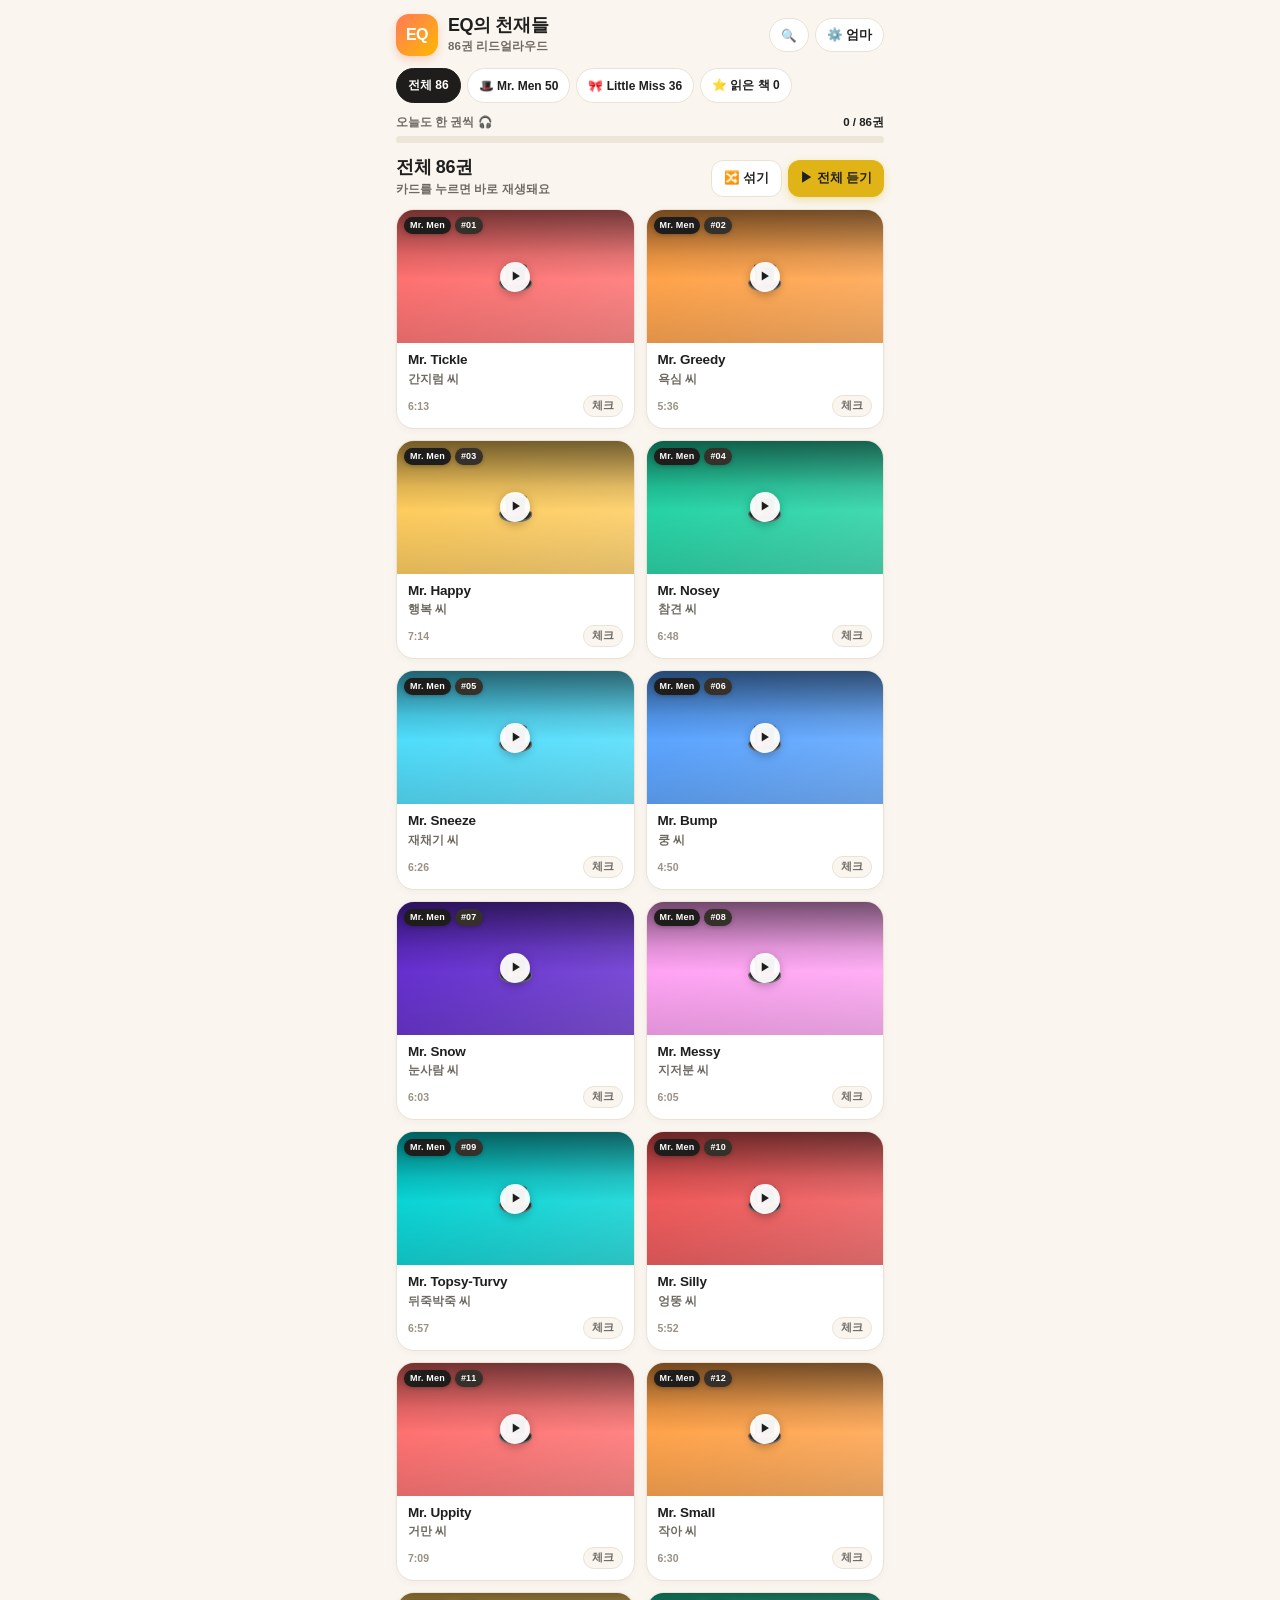
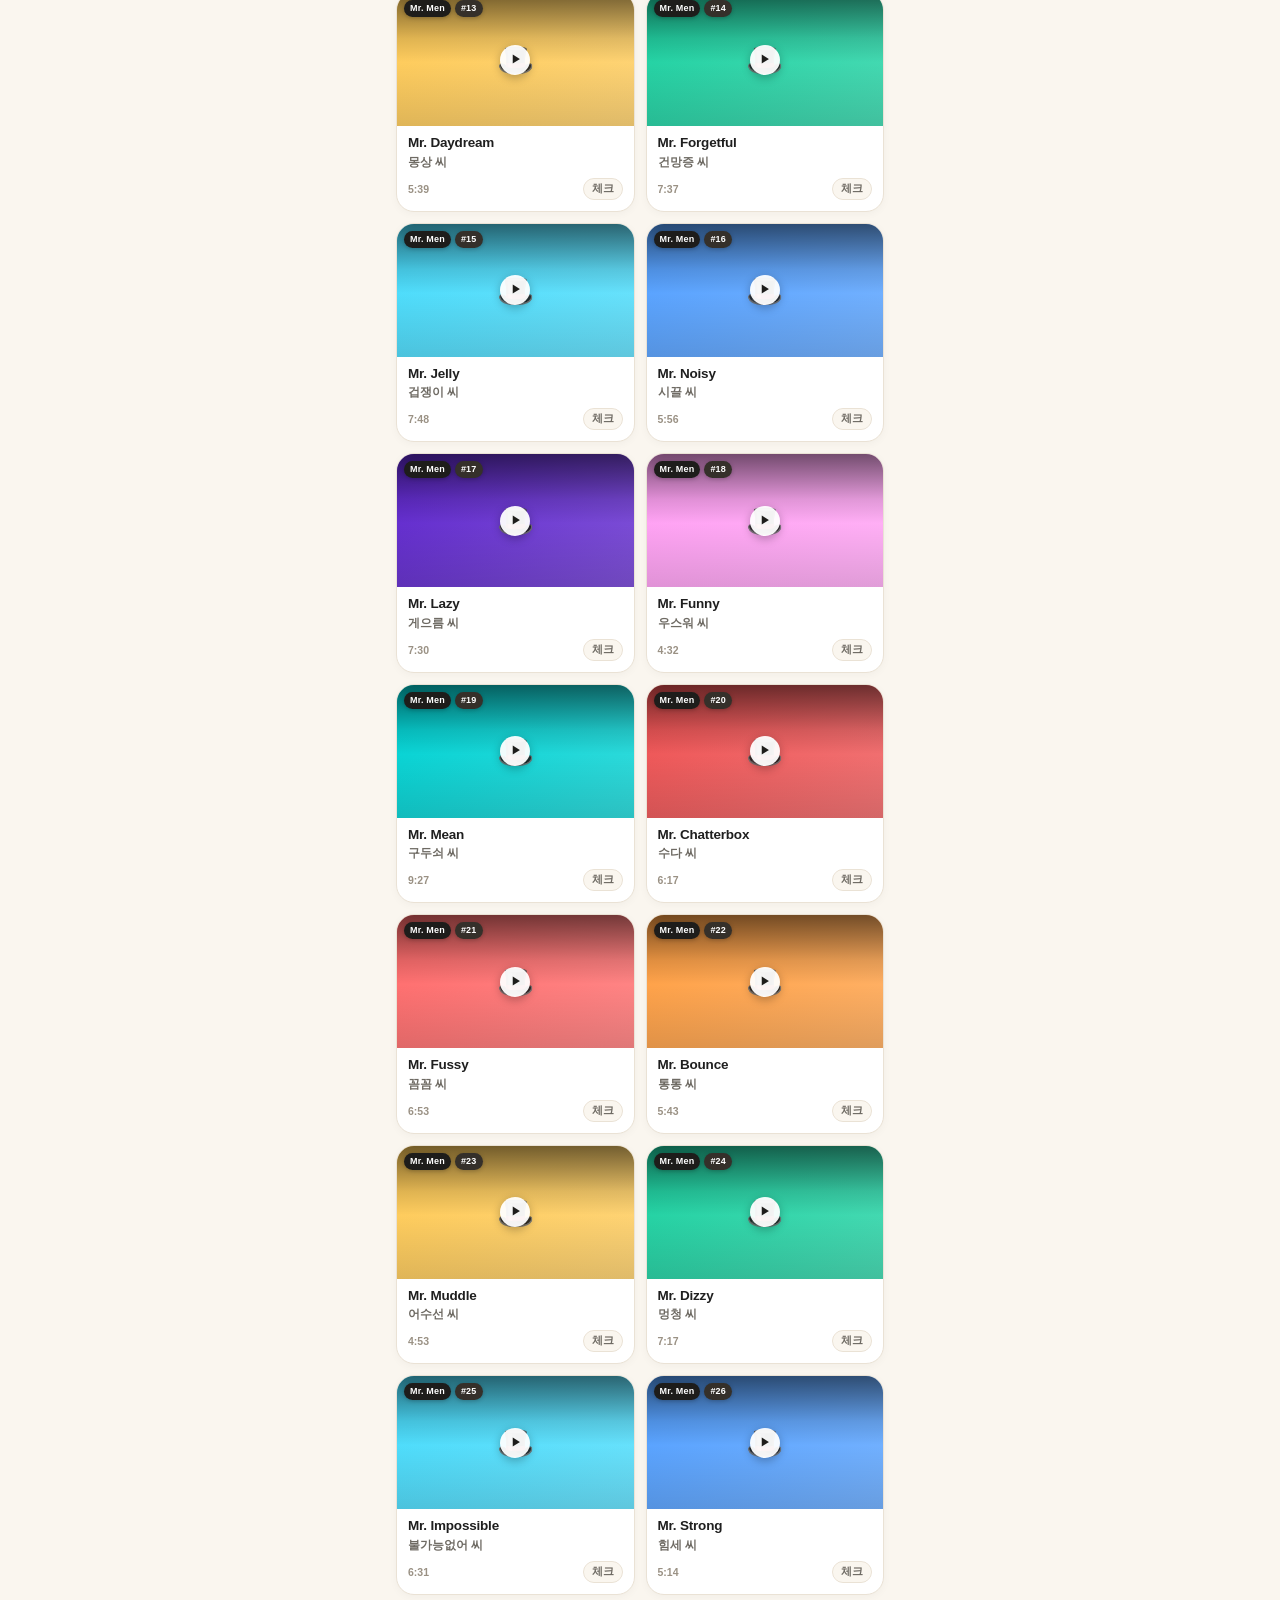
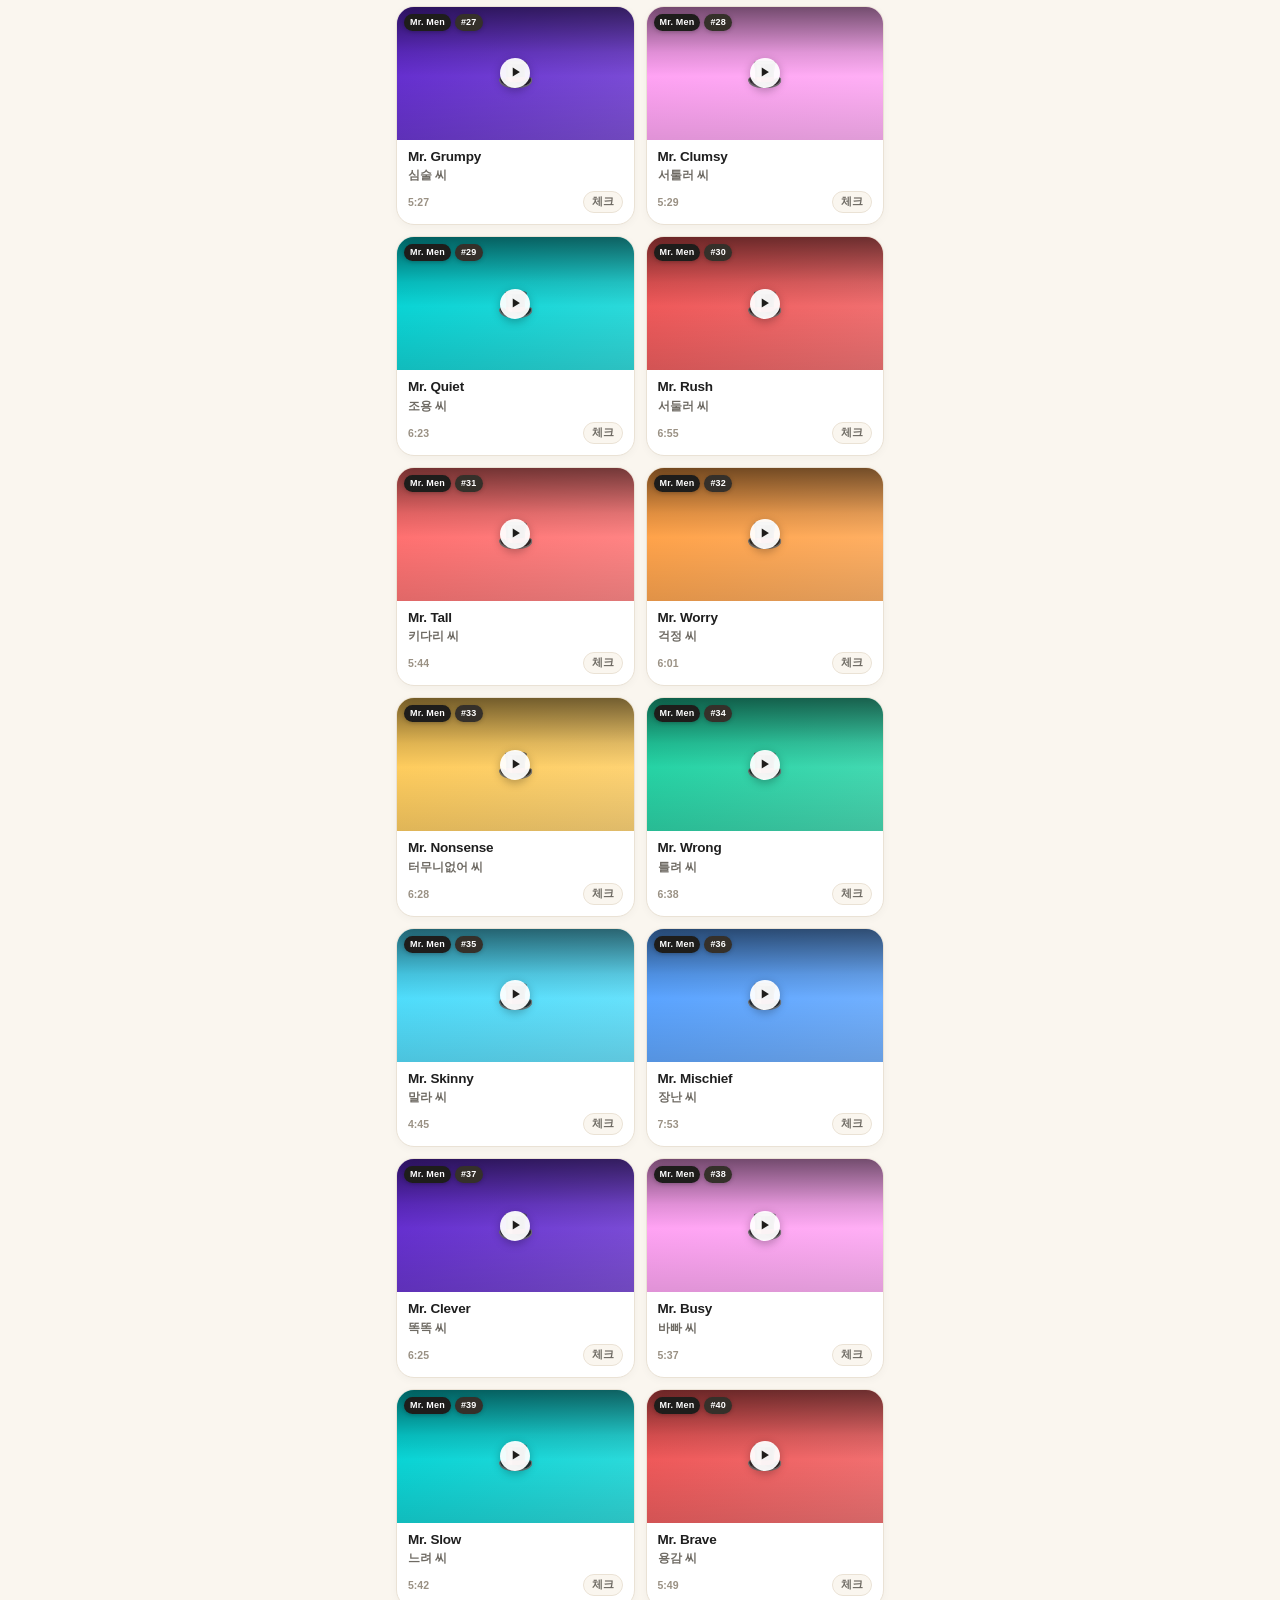
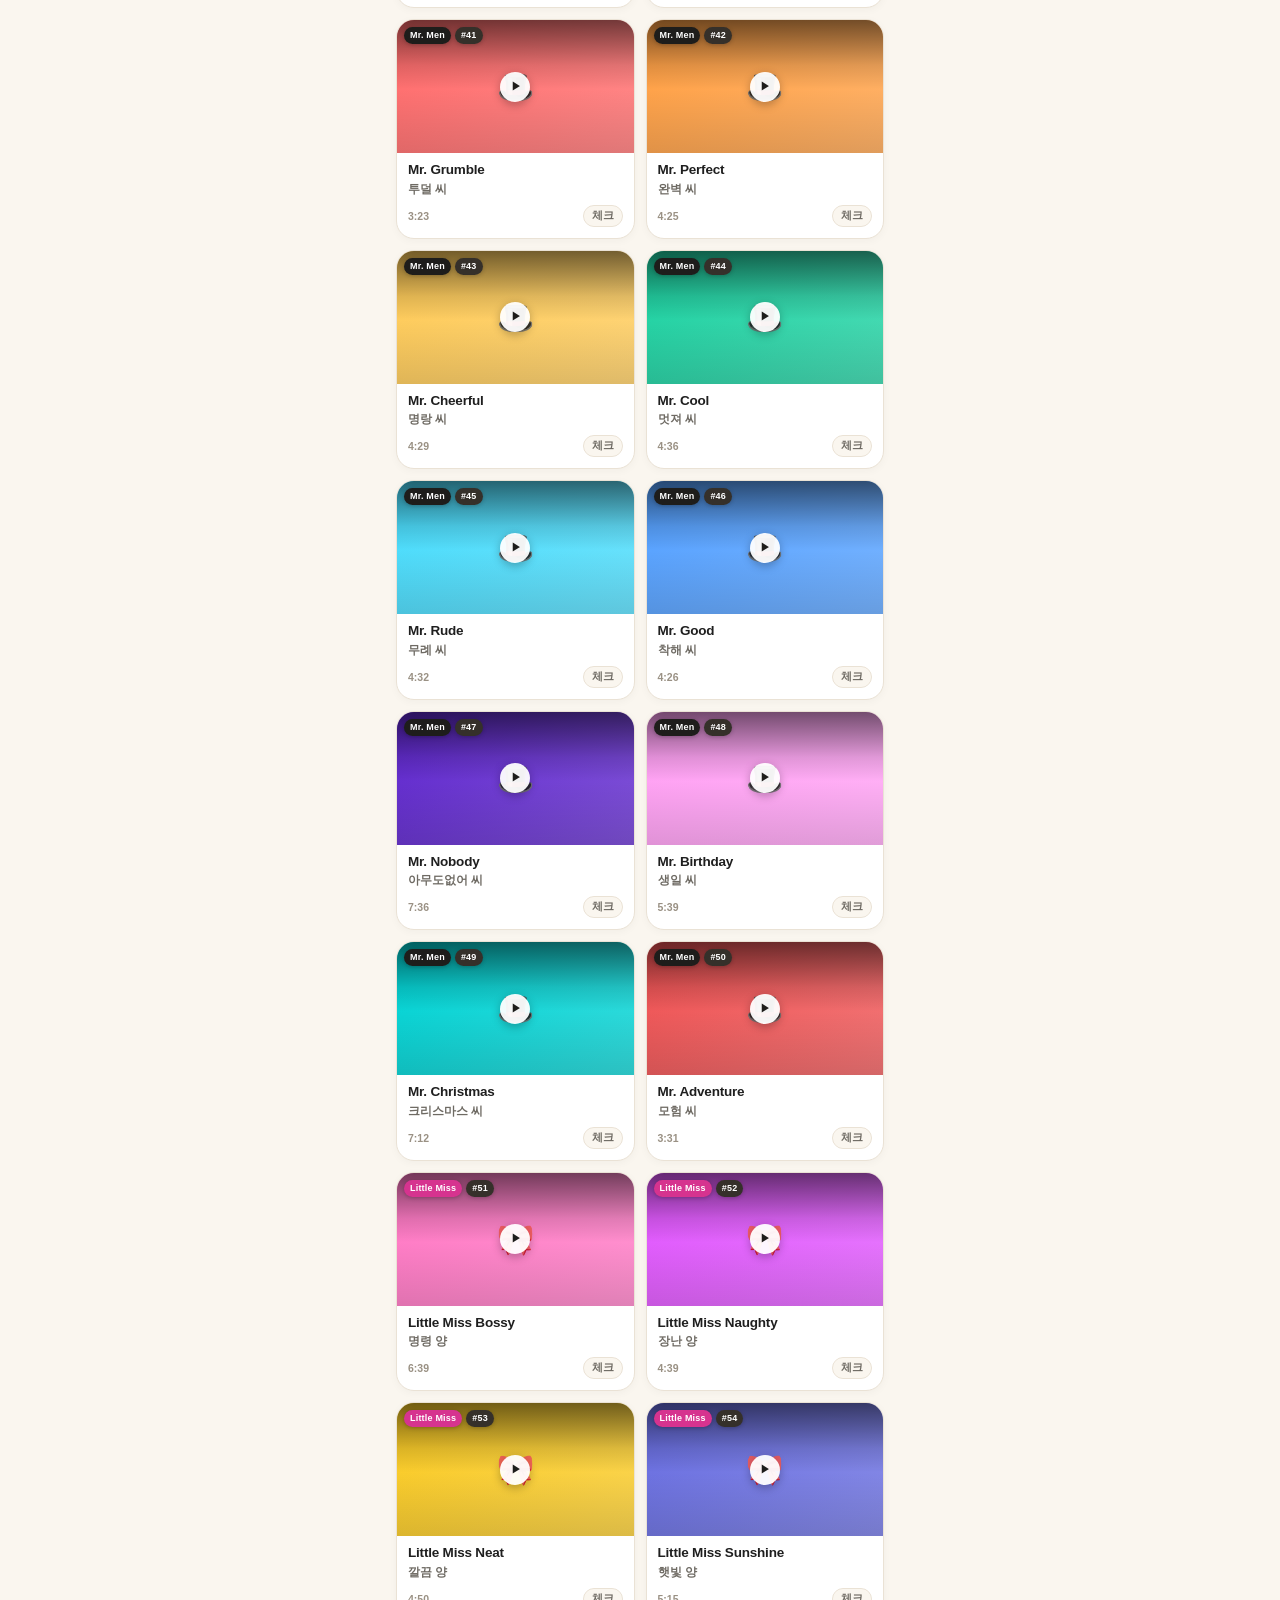
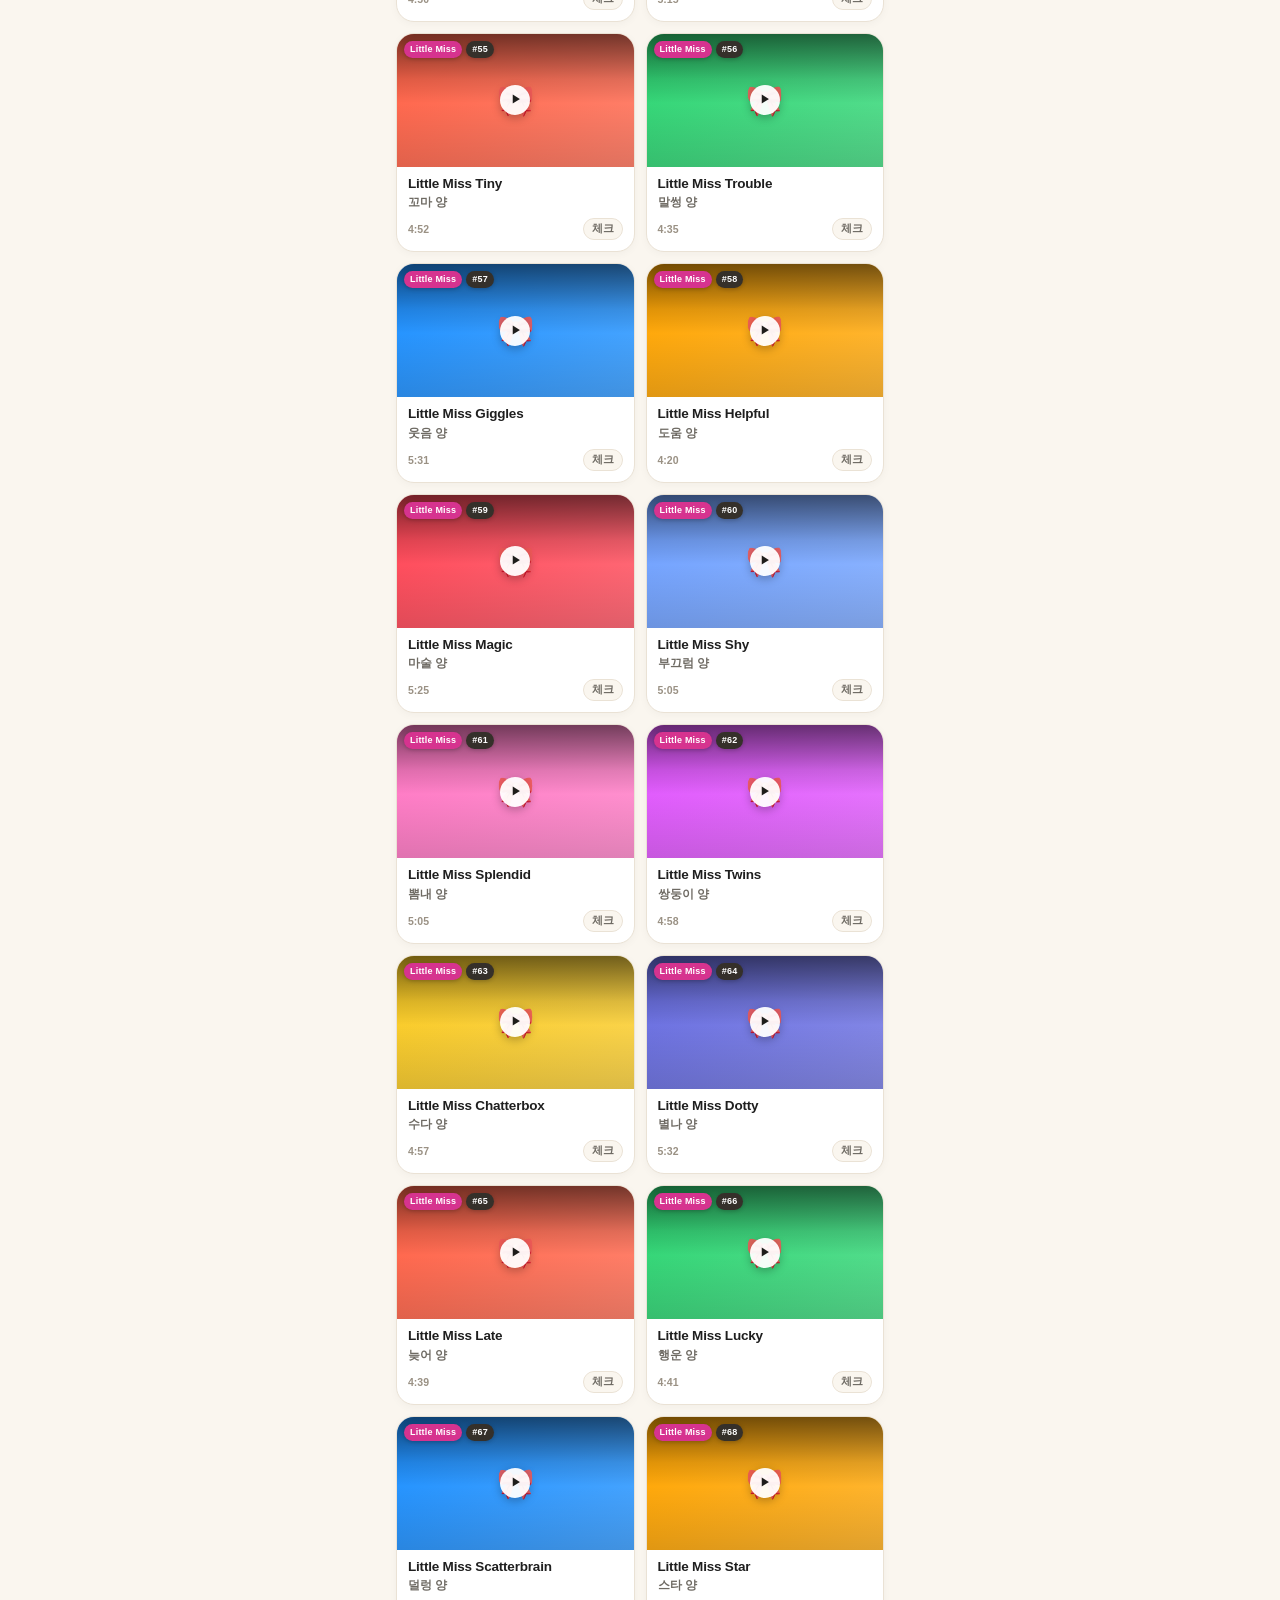
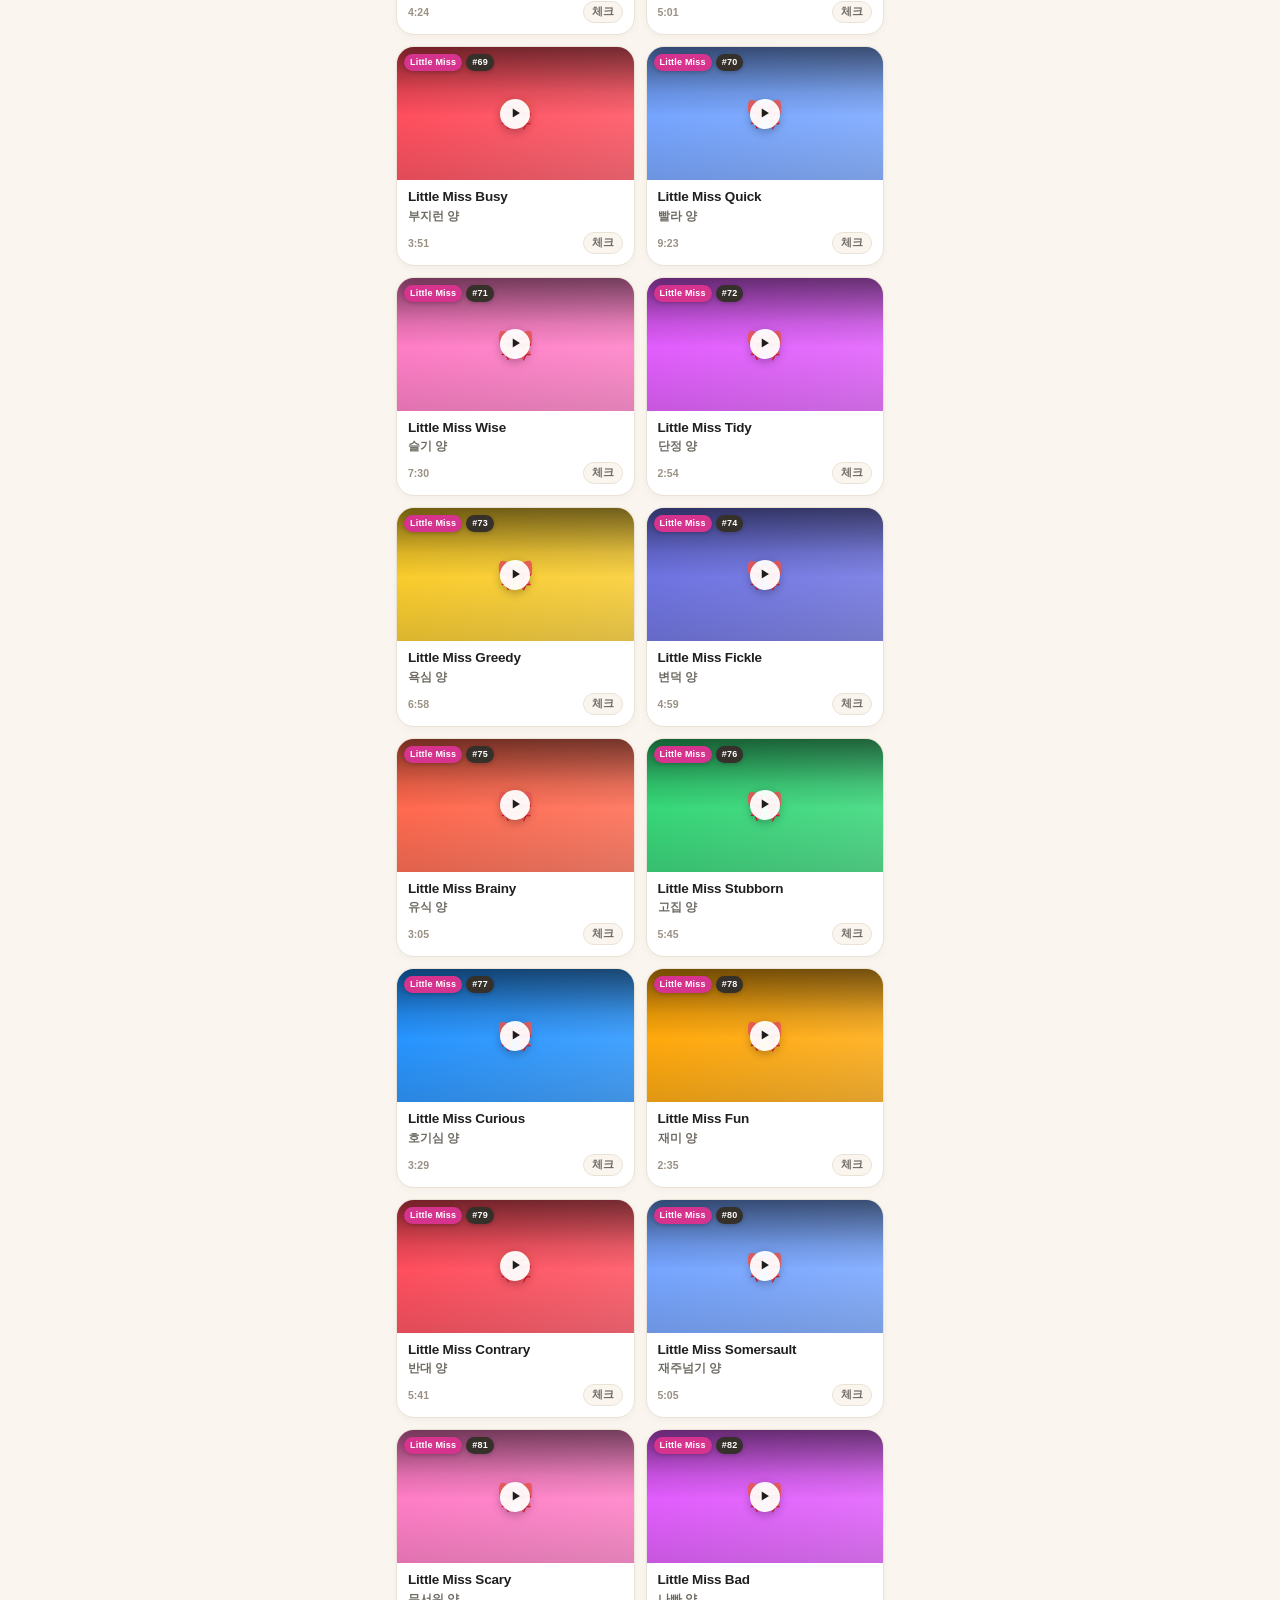
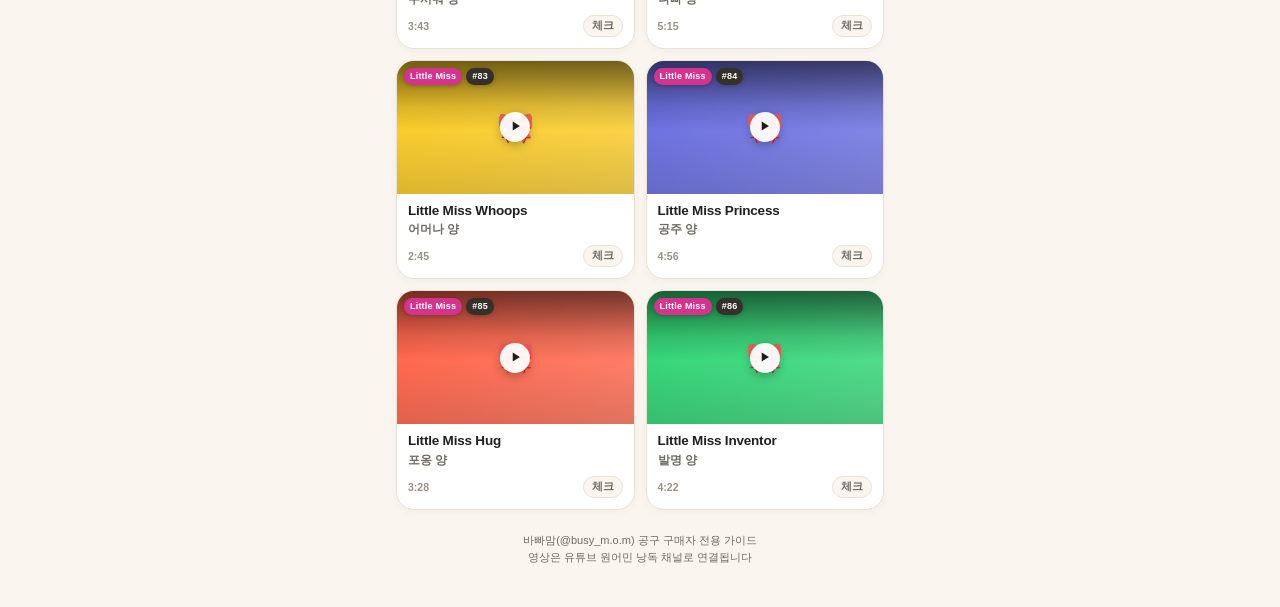
==== index.html @ 4ca36112 "EQ의 천재들 · 리드얼라우드 웹앱 (86권 Mr. Men + Little Miss)" ====
<!DOCTYPE html>
<html lang="ko">
<head>
<meta charset="UTF-8" />
<meta name="viewport" content="width=device-width, initial-scale=1.0, maximum-scale=1.0, user-scalable=no, viewport-fit=cover" />
<meta name="theme-color" content="#FAF6EF" />
<meta name="apple-mobile-web-app-capable" content="yes" />
<title>EQ의 천재들 · 리드얼라우드</title>
<style>
  :root {
    --bg: #FAF6EF;
    --card: #FFFFFF;
    --text: #1F1F1F;
    --muted: #6E6A63;
    --border: #EAE2D5;
    --pill-active: #1E1D1B;
    --accent: #E0B416;
    --green: #12B886;
    --pink: #D6338F;
  }
  * { box-sizing: border-box; -webkit-tap-highlight-color: transparent; }
  html, body { margin: 0; }
  body {
    font-family: -apple-system, BlinkMacSystemFont, "Apple SD Gothic Neo", "Pretendard", "Noto Sans KR", sans-serif;
    background: var(--bg);
    color: var(--text);
    padding-bottom: calc(40px + env(safe-area-inset-bottom));
    -webkit-font-smoothing: antialiased;
  }
  body.locked { overflow: hidden; }
  .container { max-width: 520px; margin: 0 auto; padding: 14px 16px 0; }

  /* ---------- header ---------- */
  .topbar { display: flex; align-items: center; justify-content: space-between; gap: 10px; margin-bottom: 12px; }
  .brand { display: flex; align-items: center; gap: 10px; min-width: 0; }
  .app-icon {
    width: 42px; height: 42px; border-radius: 13px; flex: 0 0 auto;
    background: linear-gradient(135deg, #FF7A59, #FFB800);
    color: #fff; font-weight: 900; font-size: 16px; letter-spacing: -0.5px;
    display: flex; align-items: center; justify-content: center;
    box-shadow: 0 4px 10px rgba(255,122,89,0.30);
  }
  .brand-title { font-size: 18px; font-weight: 900; line-height: 1.1; letter-spacing: -0.4px; }
  .brand-sub { font-size: 11.5px; color: var(--muted); margin-top: 3px; font-weight: 600; }
  .top-actions { display: flex; align-items: center; gap: 6px; flex: 0 0 auto; }
  .icon-btn {
    border: 1px solid var(--border); background: #fff; border-radius: 999px;
    height: 34px; padding: 0 11px; font-size: 12.5px; font-weight: 800;
    display: inline-flex; align-items: center; gap: 4px; cursor: pointer; color: var(--text);
  }
  .search-box { display: none; margin-bottom: 10px; }
  .search-box.open { display: block; }
  .search-input {
    width: 100%; padding: 11px 14px; border-radius: 14px;
    border: 1.5px solid var(--border); background: #fff; font-size: 14px; outline: none;
  }
  .search-input:focus { border-color: #1E1D1B; }

  /* ---------- filters ---------- */
  .pills { display: flex; flex-wrap: wrap; gap: 6px; margin-bottom: 12px; }
  .pills::-webkit-scrollbar { display: none; }

  .pill {
    flex: 0 0 auto; border: 1px solid var(--border); background: #fff;
    border-radius: 999px; padding: 8px 11px; font-size: 12px; font-weight: 800;
    color: var(--text); cursor: pointer; white-space: nowrap;
  }
  .pill.active { background: var(--pill-active); color: #fff; border-color: var(--pill-active); }

  /* ---------- progress ---------- */
  .progress-wrap { margin-bottom: 12px; }
  .progress-top { display: flex; align-items: baseline; justify-content: space-between; margin-bottom: 6px; }
  .progress-label { font-size: 11.5px; font-weight: 800; color: var(--muted); }
  .progress-num { font-size: 11.5px; font-weight: 900; color: var(--text); }
  .progress-bar { height: 7px; border-radius: 999px; background: #EDE6D8; overflow: hidden; }
  .progress-fill {
    height: 100%; width: 0%; border-radius: 999px;
    background: linear-gradient(90deg, #FFB800, #12B886);
    transition: width 0.35s ease;
  }

  /* ---------- section head ---------- */
  .section-head { display: flex; align-items: flex-end; justify-content: space-between; gap: 10px; margin-bottom: 12px; }
  .section-title { font-size: 18px; font-weight: 900; letter-spacing: -0.4px; }
  .section-desc { font-size: 11.5px; color: var(--muted); margin-top: 3px; font-weight: 600; }
  .action-row { display: flex; gap: 6px; flex-shrink: 0; }
  .btn-shuffle, .btn-playall {
    border-radius: 12px; padding: 9px 12px; font-size: 12.5px; font-weight: 900;
    cursor: pointer; white-space: nowrap; font-family: inherit;
  }
  .btn-shuffle { border: 1px solid var(--border); background: #fff; color: var(--text); }
  .btn-playall {
    border: none; background: var(--accent); color: #1F1F1F;
    box-shadow: 0 3px 8px rgba(224,180,22,0.35);
  }
  .btn-playall:disabled { opacity: 0.45; box-shadow: none; }

  /* ---------- card grid ---------- */
  .grid { display: grid; grid-template-columns: repeat(2, 1fr); gap: 11px; }
  .card {
    background: var(--card); border: 1px solid var(--border); border-radius: 18px;
    overflow: hidden; cursor: pointer; box-shadow: 0 2px 8px rgba(0,0,0,0.035);
    transition: transform 0.12s ease; position: relative; display: flex; flex-direction: column;
  }
  .card:active { transform: scale(0.975); }
  .cover {
    position: relative; aspect-ratio: 16 / 9; overflow: hidden;
    display: flex; align-items: center; justify-content: center;
  }
  .cover-fallback {
    position: absolute; inset: 0; display: flex; align-items: center; justify-content: center;
    font-size: 30px; opacity: 0.9;
  }
  .cover-img {
    position: absolute; inset: 0; width: 100%; height: 100%;
    object-fit: cover; object-position: center; display: block;
    transition: opacity 0.2s ease, transform 0.25s ease;
  }
  .cover-img.hide { opacity: 0; }
  .cover-shade {
    position: absolute; inset: 0;
    background: linear-gradient(180deg, rgba(0,0,0,0.55) 0%, rgba(0,0,0,0.12) 34%, rgba(0,0,0,0) 52%, rgba(0,0,0,0.12) 100%);
  }
  .badges { position: absolute; top: 7px; left: 7px; right: 7px; display: flex; align-items: center; gap: 4px; }
  .chip {
    display: inline-flex; align-items: center; gap: 3px; flex: 0 0 auto; white-space: nowrap;
    font-size: 9px; font-weight: 900; letter-spacing: 0.2px;
    padding: 4px 6px; border-radius: 999px; color: #fff; line-height: 1;
  }
  .chip-series { background: #1E1D1B; box-shadow: 0 1px 4px rgba(0,0,0,0.25); }
  .chip-series.miss { background: var(--pink); }
  .chip-num { background: #35302A; box-shadow: 0 1px 4px rgba(0,0,0,0.22); }
  .chip-read { margin-left: auto; background: var(--green); box-shadow: 0 2px 6px rgba(18,184,134,0.45); }
  .play-orb {
    position: absolute; width: 30px; height: 30px; border-radius: 50%;
    background: rgba(255,255,255,0.94); color: #1E1D1B;
    display: flex; align-items: center; justify-content: center;
    font-size: 10.5px; padding-left: 2px;
    box-shadow: 0 3px 10px rgba(0,0,0,0.28);
  }
  .card.read .play-orb { background: rgba(255,255,255,0.82); }
  .card-body { padding: 9px 11px 11px; flex: 1; display: flex; flex-direction: column; justify-content: space-between; }
  .card-en { font-size: 13.5px; font-weight: 900; line-height: 1.22; letter-spacing: -0.2px; }
  .card-ko { font-size: 11.5px; color: var(--muted); margin-top: 3px; font-weight: 700; }
  .card-foot { display: flex; align-items: center; justify-content: space-between; margin-top: 8px; }
  .duration { font-size: 10.5px; color: #9A9184; font-weight: 800; font-variant-numeric: tabular-nums; }
  .stamp-btn {
    border: 1px solid var(--border); background: #FAF6EF; border-radius: 999px;
    padding: 3px 8px; font-size: 10.5px; font-weight: 900; cursor: pointer; color: #6E6A63;
    font-family: inherit;
  }
  .card.read .stamp-btn { background: #E7F8F1; color: #0E9C74; border-color: #BDEBDC; }
  .empty { text-align: center; color: var(--muted); font-size: 13px; padding: 40px 10px; line-height: 1.6; }
  .footer-note { text-align: center; font-size: 11px; color: var(--muted); margin: 22px 0 0; line-height: 1.6; }

  /* ---------- mom settings modal ---------- */
  .modal-backdrop {
    display: none; position: fixed; inset: 0; background: rgba(0,0,0,0.45);
    align-items: center; justify-content: center; padding: 20px; z-index: 60;
  }
  .modal-backdrop.open { display: flex; }
  .modal { background: #fff; border-radius: 20px; padding: 20px; width: 100%; max-width: 360px; box-shadow: 0 12px 30px rgba(0,0,0,0.2); }
  .modal h3 { margin: 0 0 8px; font-size: 18px; font-weight: 900; }
  .modal p { margin: 0 0 12px; font-size: 13px; color: var(--muted); line-height: 1.55; }
  .modal-btn {
    width: 100%; padding: 11px; border-radius: 12px; border: none; background: #1E1D1B;
    color: #fff; font-weight: 800; font-size: 14px; cursor: pointer; margin-top: 8px; font-family: inherit;
  }
  .modal-btn.secondary { background: #F1ECE3; color: #1F1F1F; }

  /* ---------- player ---------- */
  .player-backdrop {
    display: none; position: fixed; inset: 0; z-index: 80;
    background: rgba(10,9,8,0.72); backdrop-filter: blur(3px);
    align-items: flex-end; justify-content: center;
  }
  .player-backdrop.open { display: flex; }
  .player {
    width: 100%; max-width: 520px; background: #17140F; color: #fff;
    border-radius: 22px 22px 0 0; padding: 14px 14px calc(16px + env(safe-area-inset-bottom));
    box-shadow: 0 -10px 40px rgba(0,0,0,0.45);
    animation: rise 0.22s ease;
  }
  @keyframes rise { from { transform: translateY(18px); opacity: 0.6; } to { transform: translateY(0); opacity: 1; } }
  .player-head { display: flex; align-items: flex-start; justify-content: space-between; gap: 10px; margin-bottom: 11px; }
  .player-eyebrow { font-size: 10.5px; font-weight: 900; letter-spacing: 0.6px; color: #C8BFAC; text-transform: uppercase; }
  .player-title { font-size: 18px; font-weight: 900; margin-top: 3px; line-height: 1.2; letter-spacing: -0.3px; }
  .player-sub { font-size: 12px; color: #B6AD9C; margin-top: 3px; font-weight: 700; }
  .player-close {
    flex: 0 0 auto; width: 34px; height: 34px; border-radius: 50%; border: none;
    background: rgba(255,255,255,0.12); color: #fff; font-size: 15px; cursor: pointer; font-family: inherit;
  }
  .player-note {
    font-size: 11.5px; line-height: 1.5; color: #EBCE74; background: rgba(224,180,22,0.13);
    border-radius: 10px; padding: 8px 10px; margin-bottom: 9px; font-weight: 700;
    word-break: keep-all;
  }
  .player-note[hidden] { display: none; }
  .player-frame { position: relative; width: 100%; aspect-ratio: 16 / 9; background: #000; border-radius: 14px; overflow: hidden; }
  .player-frame iframe { position: absolute; inset: 0; width: 100%; height: 100%; border: 0; }
  .player-actions { display: flex; gap: 8px; margin-top: 12px; }
  .p-btn {
    flex: 1; text-align: center; border-radius: 12px; padding: 11px 8px; font-size: 12.5px;
    font-weight: 900; cursor: pointer; text-decoration: none; display: inline-flex;
    align-items: center; justify-content: center; gap: 4px; font-family: inherit; border: none;
  }
  .p-btn.ghost { background: rgba(255,255,255,0.13); color: #fff; }
  .p-btn.read { background: var(--green); color: #fff; }
  .p-btn.read.done { background: rgba(18,184,134,0.18); color: #6FE3BC; box-shadow: inset 0 0 0 1px rgba(111,227,188,0.5); }
  .player-nav { display: flex; align-items: center; gap: 8px; margin-top: 9px; }
  .p-nav {
    border: 1px solid rgba(255,255,255,0.16); background: transparent; color: #fff;
    border-radius: 12px; padding: 10px 13px; font-size: 12.5px; font-weight: 900; cursor: pointer;
    font-family: inherit; white-space: nowrap;
  }
  .p-nav.next { background: rgba(255,255,255,0.92); color: #17140F; border-color: transparent; flex: 1; }
  .p-nav:disabled { opacity: 0.35; }
  .p-count { flex: 0 0 auto; font-size: 11.5px; color: #B6AD9C; font-weight: 800; font-variant-numeric: tabular-nums; }
</style>
</head>
<body>
<div class="container">
  <div class="topbar">
    <div class="brand">
      <div class="app-icon">EQ</div>
      <div>
        <div class="brand-title">EQ의 천재들</div>
        <div class="brand-sub">86권 리드얼라우드</div>
      </div>
    </div>
    <div class="top-actions">
      <button class="icon-btn" id="searchToggle" aria-label="검색">🔍</button>
      <button class="icon-btn" id="settingsBtn">⚙️ 엄마</button>
    </div>
  </div>

  <div class="search-box" id="searchBox">
    <input type="text" class="search-input" id="searchInput" placeholder="영어 제목이나 캐릭터 이름 검색 (예: Tickle, 간지럼)" />
  </div>

  <div class="pills" id="pills">
    <button class="pill active" data-filter="all">전체 86</button>
    <button class="pill" data-filter="mr">🎩 Mr. Men 50</button>
    <button class="pill" data-filter="miss">🎀 Little Miss 36</button>
    <button class="pill" data-filter="read">⭐ 읽은 책 <span id="readCount">0</span></button>
  </div>

  <div class="progress-wrap">
    <div class="progress-top">
      <span class="progress-label">오늘도 한 권씩 🎧</span>
      <span class="progress-num"><span id="progressRead">0</span> / 86권</span>
    </div>
    <div class="progress-bar"><div class="progress-fill" id="progressFill"></div></div>
  </div>

  <div class="section-head">
    <div>
      <div class="section-title" id="sectionTitle">전체 86권</div>
      <div class="section-desc">카드를 누르면 바로 재생돼요</div>
    </div>
    <div class="action-row">
      <button class="btn-shuffle" id="shuffleBtn">🔀 섞기</button>
      <button class="btn-playall" id="playAllBtn">▶ 전체 듣기</button>
    </div>
  </div>

  <div class="grid" id="grid"></div>

  <p class="footer-note">바빠맘(@busy_m.o.m) 공구 구매자 전용 가이드<br />영상은 유튜브 원어민 낭독 채널로 연결됩니다</p>
</div>

<!-- 엄마 설정 -->
<div class="modal-backdrop" id="modalBackdrop">
  <div class="modal">
    <h3>⚙️ 엄마 설정</h3>
    <p id="statsText">지금까지 0권 / 86권 읽었어요.</p>
    <p style="font-size:12.5px;">💡 폰 브라우저 메뉴에서 <b>'홈 화면에 추가'</b>를 누르면 앱처럼 바로 켜서 쓸 수 있어요.<br />💡 읽음 표시는 이 폰에만 저장돼요.</p>
    <button class="modal-btn secondary" id="resetReadBtn">읽은 기록 초기화</button>
    <button class="modal-btn" id="closeModalBtn">닫기</button>
  </div>
</div>

<!-- 인앱 플레이어 -->
<div class="player-backdrop" id="playerBackdrop">
  <div class="player" role="dialog" aria-modal="true" aria-labelledby="playerTitle">
    <div class="player-head">
      <div>
        <div class="player-eyebrow" id="playerEyebrow">#01 · Mr. Men</div>
        <div class="player-title" id="playerTitle">Mr. Tickle</div>
        <div class="player-sub" id="playerSub">간지럼 씨</div>
      </div>
      <button class="player-close" id="playerClose" aria-label="닫기">✕</button>
    </div>
    <div class="player-note" id="fileNote" hidden>📎 파일로 열면 영상 재생이 막힐 수 있어요. 화면이 안 나오면 아래 <b>유튜브 앱에서 보기</b>를 눌러주세요.</div>
    <div class="player-frame" id="playerFrame"></div>
    <div class="player-actions">
      <a class="p-btn ghost" id="openYt" href="#" target="_blank" rel="noopener">유튜브 앱에서 보기</a>
      <button class="p-btn read" id="playerReadBtn">✓ 읽음 체크</button>
    </div>
    <div class="player-nav">
      <button class="p-nav" id="prevBtn">◀ 이전</button>
      <span class="p-count" id="playerCount">1 / 86</span>
      <button class="p-nav next" id="nextBtn">다음 책 ▶</button>
    </div>
  </div>
</div>

<script>
  const BOOKS = [{"id":1,"num":1,"series":"mr","en":"Mr. Tickle","ko":"간지럼 씨","url":"https://www.youtube.com/results?search_query=Mr.%20Tickle%20read%20aloud","color":"#FF6B6B","videoId":"cCct8s_9pzA","seconds":373,"channel":"Story Time Read Aloud With Funny Twins Plus One","videoTitle":"Mr Tickle - Read Aloud Bedtime Story - A Mr. Men story.","thumbPos":"center top"},{"id":2,"num":2,"series":"mr","en":"Mr. Greedy","ko":"욕심 씨","url":"https://www.youtube.com/results?search_query=Mr.%20Greedy%20read%20aloud","color":"#FF9F43","videoId":"w9xDns4g4WA","seconds":336,"channel":"StoryTimeKids","videoTitle":"Mr Greedy by Roger Hargreaves | Read aloud with Story Time Kids","thumbPos":null},{"id":3,"num":3,"series":"mr","en":"Mr. Happy","ko":"행복 씨","url":"https://www.youtube.com/results?search_query=Mr.%20Happy%20read%20aloud","color":"#FECA57","videoId":"WWl5ip_Idf0","seconds":434,"channel":"Story Time Read Aloud With Funny Twins Plus One","videoTitle":"Mr Happy - Read Aloud Bedtime Story - Books for children","thumbPos":"center top"},{"id":4,"num":4,"series":"mr","en":"Mr. Nosey","ko":"참견 씨","url":"https://www.youtube.com/results?search_query=Mr.%20Nosey%20read%20aloud","color":"#1DD1A1","videoId":"Oa2xxUD68dU","seconds":408,"channel":"Story Time with Owl","videoTitle":"📚 MR NOSEY | MR MEN BOOK READ ALOUD FOR KIDS","thumbPos":null},{"id":5,"num":5,"series":"mr","en":"Mr. Sneeze","ko":"재채기 씨","url":"https://www.youtube.com/results?search_query=Mr.%20Sneeze%20read%20aloud","color":"#48DBFB","videoId":"BYc4EFNTfwk","seconds":386,"channel":"Storytime with Shamita","videoTitle":"Mr. Sneeze (Mr. Men and Little Miss). Read Aloud Kids Books","thumbPos":null},{"id":6,"num":6,"series":"mr","en":"Mr. Bump","ko":"쿵 씨","url":"https://www.youtube.com/results?search_query=Mr.%20Bump%20read%20aloud","color":"#54A0FF","videoId":"DCUUV6Lccd4","seconds":290,"channel":"StoryTimeKids","videoTitle":"Mr Bump by Roger Hargreaves | Read aloud","thumbPos":null},{"id":7,"num":7,"series":"mr","en":"Mr. Snow","ko":"눈사람 씨","url":"https://www.youtube.com/results?search_query=Mr.%20Snow%20read%20aloud","color":"#5F27CD","videoId":"GcrgqtpAkEA","seconds":363,"channel":"Books For Kids read aloud by Flying Dragons (Books Read Aloud for Kids)","videoTitle":"Mr Snow (Mr Men Series) by Roger Hargreaves | Books Read Aloud for Children | Audiobooks","thumbPos":null},{"id":8,"num":8,"series":"mr","en":"Mr. Messy","ko":"지저분 씨","url":"https://www.youtube.com/results?search_query=Mr.%20Messy%20read%20aloud","color":"#FF9FF3","videoId":"Ogw9NXaHRcE","seconds":365,"channel":"Books For Kids read aloud by Flying Dragons (Books Read Aloud for Kids)","videoTitle":"Mr. Messy Mr. Men book by Roger Hargreaves | Books Read Aloud for Children | Audiobooks","thumbPos":null},{"id":9,"num":9,"series":"mr","en":"Mr. Topsy-Turvy","ko":"뒤죽박죽 씨","url":"https://www.youtube.com/results?search_query=Mr.%20Topsy-Turvy%20read%20aloud","color":"#00D2D3","videoId":"SHh2UKVC5Ow","seconds":417,"channel":"Children's Story Time","videoTitle":"Mr Topsy-Turvy, story read aloud","thumbPos":"center top"},{"id":10,"num":10,"series":"mr","en":"Mr. Silly","ko":"엉뚱 씨","url":"https://www.youtube.com/results?search_query=Mr.%20Silly%20read%20aloud","color":"#EE5253","videoId":"g5RSsMHgrgY","seconds":352,"channel":"StoryTimeKids","videoTitle":"Mr Silly by Roger Hargreaves | Read aloud children story","thumbPos":null},{"id":11,"num":11,"series":"mr","en":"Mr. Uppity","ko":"거만 씨","url":"https://www.youtube.com/results?search_query=Mr.%20Uppity%20read%20aloud","color":"#FF6B6B","videoId":"Cc8cG0vmwWg","seconds":429,"channel":"Story Time with Owl","videoTitle":"🎩 MR UPPITY | MR MEN BOOK read aloud","thumbPos":null},{"id":12,"num":12,"series":"mr","en":"Mr. Small","ko":"작아 씨","url":"https://www.youtube.com/results?search_query=Mr.%20Small%20read%20aloud","color":"#FF9F43","videoId":"PAxDgGSWh_8","seconds":390,"channel":"Story Time with Kit","videoTitle":"Mr. Small 🍄 Read Aloud Kids Books","thumbPos":null},{"id":13,"num":13,"series":"mr","en":"Mr. Daydream","ko":"몽상 씨","url":"https://www.youtube.com/results?search_query=Mr.%20Daydream%20read%20aloud","color":"#FECA57","videoId":"xa4T09RNYOs","seconds":339,"channel":"Story Time with Owl","videoTitle":"📚 MR DAYDREAM | MR MEN BOOK READ ALOUD FOR KIDS","thumbPos":null},{"id":14,"num":14,"series":"mr","en":"Mr. Forgetful","ko":"건망증 씨","url":"https://www.youtube.com/results?search_query=Mr.%20Forgetful%20read%20aloud","color":"#1DD1A1","videoId":"GIM4ODHEv8o","seconds":457,"channel":"Storytime Magic Books 4 Kids","videoTitle":"Kids Books Read Aloud: Mr. Forgetful by Roger Hargreaves","thumbPos":null},{"id":15,"num":15,"series":"mr","en":"Mr. Jelly","ko":"겁쟁이 씨","url":"https://www.youtube.com/results?search_query=Mr.%20Jelly%20read%20aloud","color":"#48DBFB","videoId":"gWQt7h_Y9UM","seconds":468,"channel":"Read Aloud Books","videoTitle":"Mr. Jelly (Mr. Men #15) read aloud by Dad","thumbPos":null},{"id":16,"num":16,"series":"mr","en":"Mr. Noisy","ko":"시끌 씨","url":"https://www.youtube.com/results?search_query=Mr.%20Noisy%20read%20aloud","color":"#54A0FF","videoId":"FHYYRLr0Y_c","seconds":356,"channel":"Story Time with Owl","videoTitle":"🔊 MR NOISY | MR MEN BOOK | Kids Read Aloud Story by Roger Hargreaves","thumbPos":null},{"id":17,"num":17,"series":"mr","en":"Mr. Lazy","ko":"게으름 씨","url":"https://www.youtube.com/results?search_query=Mr.%20Lazy%20read%20aloud","color":"#5F27CD","videoId":"iLnIGkiTGGQ","seconds":450,"channel":"📚Storytime with Aussie Mum!🐨","videoTitle":"😴 Mr. Lazy Read Aloud by Aussie Mum | Relaxing Storytime 🇦🇺📚","thumbPos":null},{"id":18,"num":18,"series":"mr","en":"Mr. Funny","ko":"우스워 씨","url":"https://www.youtube.com/results?search_query=Mr.%20Funny%20read%20aloud","color":"#FF9FF3","videoId":"hsgZ39c0K-Y","seconds":272,"channel":"Story Time with Kit","videoTitle":"Mr. FUNNY 😹 Read Aloud Kids Book","thumbPos":null},{"id":19,"num":19,"series":"mr","en":"Mr. Mean","ko":"구두쇠 씨","url":"https://www.youtube.com/results?search_query=Mr.%20Mean%20read%20aloud","color":"#00D2D3","videoId":"92TOWO6Q8bI","seconds":567,"channel":"MouseyTeng","videoTitle":"Mr. Mean by Roger Hargreaves | Mr. Men Full Story Read Aloud","thumbPos":null},{"id":20,"num":20,"series":"mr","en":"Mr. Chatterbox","ko":"수다 씨","url":"https://www.youtube.com/results?search_query=Mr.%20Chatterbox%20read%20aloud","color":"#EE5253","videoId":"1m-y2MmomPw","seconds":377,"channel":"StoryTimeKids","videoTitle":"Listen and read along with Mr Chatterbox | Mr Men series by Roger Hargreaves","thumbPos":null},{"id":21,"num":21,"series":"mr","en":"Mr. Fussy","ko":"꼼꼼 씨","url":"https://www.youtube.com/results?search_query=Mr.%20Fussy%20read%20aloud","color":"#FF6B6B","videoId":"LpNPpWHJj34","seconds":413,"channel":"Books For Kids read aloud by Flying Dragons (Books Read Aloud for Kids)","videoTitle":"Mr Men - Mr Fussy by Roger Hargreaves | Books Read Aloud for Children | Audiobooks","thumbPos":null},{"id":22,"num":22,"series":"mr","en":"Mr. Bounce","ko":"통통 씨","url":"https://www.youtube.com/results?search_query=Mr.%20Bounce%20read%20aloud","color":"#FF9F43","videoId":"VjobI5GXPYA","seconds":343,"channel":"Books For Kids read aloud by Flying Dragons (Books Read Aloud for Kids)","videoTitle":"Mr Bounce (Mr Men Series) by Roger Hargreaves | Books Read Aloud for Children | Audiobooks","thumbPos":null},{"id":23,"num":23,"series":"mr","en":"Mr. Muddle","ko":"어수선 씨","url":"https://www.youtube.com/results?search_query=Mr.%20Muddle%20read%20aloud","color":"#FECA57","videoId":"Rwk9nuzUhBc","seconds":293,"channel":"Story Time with Owl","videoTitle":"😕 MR MUDDLE | MR MEN BOOK | Kids Read Aloud | Virtual Story time","thumbPos":null},{"id":24,"num":24,"series":"mr","en":"Mr. Dizzy","ko":"멍청 씨","url":"https://www.youtube.com/results?search_query=Mr.%20Dizzy%20read%20aloud","color":"#1DD1A1","videoId":"6UEjyt73nZo","seconds":437,"channel":"📚Storytime with Aussie Mum!🐨","videoTitle":"🌟 Mr. Dizzy | Read Aloud by an Aussie Mum | Mr. Men Story Time for Kids","thumbPos":null},{"id":25,"num":25,"series":"mr","en":"Mr. Impossible","ko":"불가능없어 씨","url":"https://www.youtube.com/results?search_query=Mr.%20Impossible%20read%20aloud","color":"#48DBFB","videoId":"ad-ad679wBs","seconds":391,"channel":"📚Storytime with Aussie Mum!🐨","videoTitle":"Aussie Mum Reads “Mr. Impossible” | Mr. Men Read Aloud for Kids","thumbPos":null},{"id":26,"num":26,"series":"mr","en":"Mr. Strong","ko":"힘세 씨","url":"https://www.youtube.com/results?search_query=Mr.%20Strong%20read%20aloud","color":"#54A0FF","videoId":"EOjPby--znc","seconds":314,"channel":"Story Time with Owl","videoTitle":"💪🏻 MR STRONG | MR MEN BOOK read aloud","thumbPos":null},{"id":27,"num":27,"series":"mr","en":"Mr. Grumpy","ko":"심술 씨","url":"https://www.youtube.com/results?search_query=Mr.%20Grumpy%20read%20aloud","color":"#5F27CD","videoId":"i0cfTpXXekk","seconds":327,"channel":"StoryTimeKids","videoTitle":"Mr Grumpy by Roger Hargreaves - Read Aloud!","thumbPos":null},{"id":28,"num":28,"series":"mr","en":"Mr. Clumsy","ko":"서툴러 씨","url":"https://www.youtube.com/results?search_query=Mr.%20Clumsy%20read%20aloud","color":"#FF9FF3","videoId":"X8KCJ6YtbTY","seconds":329,"channel":"Books For Kids read aloud by Flying Dragons (Books Read Aloud for Kids)","videoTitle":"Mr Clumsy (Mr Men Series) by Roger Hargreaves | Books Read Aloud for Children | Audiobooks","thumbPos":null},{"id":29,"num":29,"series":"mr","en":"Mr. Quiet","ko":"조용 씨","url":"https://www.youtube.com/results?search_query=Mr.%20Quiet%20read%20aloud","color":"#00D2D3","videoId":"YJdeGT5Qpb8","seconds":383,"channel":"Books For Kids read aloud by Flying Dragons (Books Read Aloud for Kids)","videoTitle":"Mr. Quiet Mr. Men book by Roger Hargreaves | Books Read Aloud for Children | Audiobooks","thumbPos":null},{"id":30,"num":30,"series":"mr","en":"Mr. Rush","ko":"서둘러 씨","url":"https://www.youtube.com/results?search_query=Mr.%20Rush%20read%20aloud","color":"#EE5253","videoId":"-f5h0pE-5Hc","seconds":415,"channel":"Storytime with Mr Julio!!!","videoTitle":"storytime: Mr Rush by Roger Hargreaves 😀😉","thumbPos":null},{"id":31,"num":31,"series":"mr","en":"Mr. Tall","ko":"키다리 씨","url":"https://www.youtube.com/results?search_query=Mr.%20Tall%20read%20aloud","color":"#FF6B6B","videoId":"WQ8zM9HpkJo","seconds":344,"channel":"Books For Kids read aloud by Flying Dragons (Books Read Aloud for Kids)","videoTitle":"Mr Tall (Mr Men Series) by Roger Hargreaves | Books Read Aloud for Children | Audiobooks","thumbPos":null},{"id":32,"num":32,"series":"mr","en":"Mr. Worry","ko":"걱정 씨","url":"https://www.youtube.com/results?search_query=Mr.%20Worry%20read%20aloud","color":"#FF9F43","videoId":"L76VmSopHh8","seconds":361,"channel":"Storytime Magic Books 4 Kids","videoTitle":"Kids Books Read Aloud: Mr. Worry by Roger Hargreaves","thumbPos":null},{"id":33,"num":33,"series":"mr","en":"Mr. Nonsense","ko":"터무니없어 씨","url":"https://www.youtube.com/results?search_query=Mr.%20Nonsense%20read%20aloud","color":"#FECA57","videoId":"aoDzR2Up4oI","seconds":388,"channel":"📚Storytime with Aussie Mum!🐨","videoTitle":"🎩 Mr. Nonsense Read Aloud by Aussie Mum | Fun & Silly Storytime for Kids 🇦🇺📚","thumbPos":null},{"id":34,"num":34,"series":"mr","en":"Mr. Wrong","ko":"틀려 씨","url":"https://www.youtube.com/results?search_query=Mr.%20Wrong%20read%20aloud","color":"#1DD1A1","videoId":"DQqe5xuiRjU","seconds":398,"channel":"📚Storytime with Aussie Mum!🐨","videoTitle":"🎩 Mr. Wrong Read Aloud by Aussie Mum | Hilarious Storytime from the Mr. Men Series 🇦🇺📚","thumbPos":null},{"id":35,"num":35,"series":"mr","en":"Mr. Skinny","ko":"말라 씨","url":"https://www.youtube.com/results?search_query=Mr.%20Skinny%20read%20aloud","color":"#48DBFB","videoId":"7D2vxqCPYP4","seconds":285,"channel":"Books Read Aloud For Kids","videoTitle":"🍰 MR SKINNY | MR MEN Story Read Aloud for Kids","thumbPos":null},{"id":36,"num":36,"series":"mr","en":"Mr. Mischief","ko":"장난 씨","url":"https://www.youtube.com/results?search_query=Mr.%20Mischief%20read%20aloud","color":"#54A0FF","videoId":"NJg5jYzU9V4","seconds":473,"channel":"Storytime Hullabaloo Hi","videoTitle":"Children's Books Read Aloud - Mr Mischief | By Roger Hargreaves","thumbPos":null},{"id":37,"num":37,"series":"mr","en":"Mr. Clever","ko":"똑똑 씨","url":"https://www.youtube.com/results?search_query=Mr.%20Clever%20read%20aloud","color":"#5F27CD","videoId":"O8rY0DTYhtg","seconds":385,"channel":"📚Storytime with Aussie Mum!🐨","videoTitle":"🧠 Mr. Clever Read Aloud by Aussie Mum | Fun Storytime from the Mr. Men Series 🇦🇺📚","thumbPos":null},{"id":38,"num":38,"series":"mr","en":"Mr. Busy","ko":"바빠 씨","url":"https://www.youtube.com/results?search_query=Mr.%20Busy%20read%20aloud","color":"#FF9FF3","videoId":"Awb3wri5vF0","seconds":337,"channel":"StoryTimeKids","videoTitle":"Mr Busy by Roger Hargreaves | Read aloud with Story Time Kids","thumbPos":null},{"id":39,"num":39,"series":"mr","en":"Mr. Slow","ko":"느려 씨","url":"https://www.youtube.com/results?search_query=Mr.%20Slow%20read%20aloud","color":"#00D2D3","videoId":"LjcQngJtNm8","seconds":342,"channel":"Books For Kids read aloud by Flying Dragons (Books Read Aloud for Kids)","videoTitle":"Mr Slow Mr Men book by Roger Hargreaves | Books Read Aloud for Children | Audiobooks","thumbPos":null},{"id":40,"num":40,"series":"mr","en":"Mr. Brave","ko":"용감 씨","url":"https://www.youtube.com/results?search_query=Mr.%20Brave%20read%20aloud","color":"#EE5253","videoId":"F8-5HevHHiY","seconds":349,"channel":"Read Aloud StoryTime","videoTitle":"MR. BRAVE | Roger Hargreaves | Read aloud | mrmen.com","thumbPos":null},{"id":41,"num":41,"series":"mr","en":"Mr. Grumble","ko":"투덜 씨","url":"https://www.youtube.com/results?search_query=Mr.%20Grumble%20read%20aloud","color":"#FF6B6B","videoId":"RCqnFsVwoQY","seconds":203,"channel":"Story Time with Owl","videoTitle":"📚 MR GRUMBLE | MR MEN STORY READ ALOUD | Virtual Storytime for Kids","thumbPos":null},{"id":42,"num":42,"series":"mr","en":"Mr. Perfect","ko":"완벽 씨","url":"https://www.youtube.com/results?search_query=Mr.%20Perfect%20read%20aloud","color":"#FF9F43","videoId":"gb63UbPfDus","seconds":265,"channel":"Books For Kids read aloud by Flying Dragons (Books Read Aloud for Kids)","videoTitle":"Mr Perfect (Mr Men Series) by Roger Hargreaves | Books Read Aloud for Children | Audiobooks","thumbPos":null},{"id":43,"num":43,"series":"mr","en":"Mr. Cheerful","ko":"명랑 씨","url":"https://www.youtube.com/results?search_query=Mr.%20Cheerful%20read%20aloud","color":"#FECA57","videoId":"AkiJcVwcMn4","seconds":269,"channel":"📚Storytime with Aussie Mum!🐨","videoTitle":"😊 Mr. Cheerful | Read-Aloud with an Aussie Mum | Mr. Men Storytime for Kids 📚🇦🇺","thumbPos":null},{"id":44,"num":44,"series":"mr","en":"Mr. Cool","ko":"멋져 씨","url":"https://www.youtube.com/results?search_query=Mr.%20Cool%20read%20aloud","color":"#1DD1A1","videoId":"d_VhGtMUWOU","seconds":276,"channel":"Books For Kids read aloud by Flying Dragons (Books Read Aloud for Kids)","videoTitle":"Mr. Cool Mr. Men book by Roger Hargreaves | Books Read Aloud for Children | Audiobooks","thumbPos":null},{"id":45,"num":45,"series":"mr","en":"Mr. Rude","ko":"무례 씨","url":"https://www.youtube.com/results?search_query=Mr.%20Rude%20read%20aloud","color":"#48DBFB","videoId":"whL44hLGMow","seconds":272,"channel":"Books For Kids read aloud by Flying Dragons (Books Read Aloud for Kids)","videoTitle":"Mr. Rude Mr. Men book by Roger Hargreaves | Books Read Aloud for Children | Audiobooks","thumbPos":null},{"id":46,"num":46,"series":"mr","en":"Mr. Good","ko":"착해 씨","url":"https://www.youtube.com/results?search_query=Mr.%20Good%20read%20aloud","color":"#54A0FF","videoId":"Xm3tPyxEhc0","seconds":266,"channel":"Books For Kids read aloud by Flying Dragons (Books Read Aloud for Kids)","videoTitle":"Mr Good (Mr Men Series) by Roger Hargreaves | Books Read Aloud for Children | Audiobooks","thumbPos":null},{"id":47,"num":47,"series":"mr","en":"Mr. Nobody","ko":"아무도없어 씨","url":"https://www.youtube.com/results?search_query=Mr.%20Nobody%20read%20aloud","color":"#5F27CD","videoId":"wHI1M7xws2k","seconds":456,"channel":"Books For Kids read aloud by Flying Dragons (Books Read Aloud for Kids)","videoTitle":"Mr Men - Mr Nobody by Roger Hargreaves | Books Read Aloud for Children | Audiobooks","thumbPos":null},{"id":48,"num":48,"series":"mr","en":"Mr. Birthday","ko":"생일 씨","url":"https://www.youtube.com/results?search_query=Mr.%20Birthday%20read%20aloud","color":"#FF9FF3","videoId":"XV6uXOtUAQA","seconds":339,"channel":"Books Read Aloud For Kids","videoTitle":"📚 5 Minute Bedtime Story | MR BIRTHDAY by Roger Hargreaves Read Aloud by Books Read Aloud for Kids","thumbPos":null},{"id":49,"num":49,"series":"mr","en":"Mr. Christmas","ko":"크리스마스 씨","url":"https://www.youtube.com/results?search_query=Mr.%20Christmas%20read%20aloud","color":"#00D2D3","videoId":"KiAPRZ_NyG8","seconds":432,"channel":"StoryTimeKids","videoTitle":"Mr 🎅 Christmas 🎄 by Roger Hargreaves | Read aloud 📖✨ with Story Time Kids","thumbPos":null},{"id":50,"num":50,"series":"mr","en":"Mr. Adventure","ko":"모험 씨","url":"https://www.youtube.com/results?search_query=Mr.%20Adventure%20read%20aloud","color":"#EE5253","videoId":"_pchZ_gsXx4","seconds":211,"channel":"Books For Kids read aloud by Flying Dragons (Books Read Aloud for Kids)","videoTitle":"Mr Adventure (Mr Men Series) by Roger Hargreaves | Books Read Aloud for Children | Audiobooks","thumbPos":null},{"id":51,"num":1,"series":"miss","en":"Little Miss Bossy","ko":"명령 양","url":"https://www.youtube.com/results?search_query=Little%20Miss%20Bossy%20read%20aloud","color":"#FF78C4","videoId":"Wm0XrRmX6gM","seconds":399,"channel":"Storytime Magic Books 4 Kids","videoTitle":"Kids Books Read Aloud: Little Miss Bossy by Roger Hargreaves","thumbPos":null},{"id":52,"num":2,"series":"miss","en":"Little Miss Naughty","ko":"장난 양","url":"https://www.youtube.com/results?search_query=Little%20Miss%20Naughty%20read%20aloud","color":"#E056FD","videoId":"Qe0UdNC3EpE","seconds":279,"channel":"Books Read Aloud For Kids","videoTitle":"Kids Bedtime Story | LITTLE MISS NAUGHTY Read Aloud by Books Read Aloud for Kids","thumbPos":null},{"id":53,"num":3,"series":"miss","en":"Little Miss Neat","ko":"깔끔 양","url":"https://www.youtube.com/results?search_query=Little%20Miss%20Neat%20read%20aloud","color":"#F9CA24","videoId":"Mcfk0XgUY1A","seconds":290,"channel":"StoryTimeKids","videoTitle":"Little Miss Neat by Roger Hargreaves | Read aloud with Story Time Kids","thumbPos":null},{"id":54,"num":4,"series":"miss","en":"Little Miss Sunshine","ko":"햇빛 양","url":"https://www.youtube.com/results?search_query=Little%20Miss%20Sunshine%20read%20aloud","color":"#686DE0","videoId":"oFj-vcRi9JY","seconds":315,"channel":"Books Read Aloud For Kids","videoTitle":"StoryTime | LITTLE MISS SUNSHINE Read Aloud by Books Read Aloud for Kids","thumbPos":null},{"id":55,"num":5,"series":"miss","en":"Little Miss Tiny","ko":"꼬마 양","url":"https://www.youtube.com/results?search_query=Little%20Miss%20Tiny%20read%20aloud","color":"#FF6348","videoId":"sUYvIAgxyCo","seconds":292,"channel":"Books Read Aloud For Kids","videoTitle":"Story Time | LITTLE MISS TINY Read Aloud by Books Read Aloud for Kids","thumbPos":null},{"id":56,"num":6,"series":"miss","en":"Little Miss Trouble","ko":"말썽 양","url":"https://www.youtube.com/results?search_query=Little%20Miss%20Trouble%20read%20aloud","color":"#2ED573","videoId":"hu0gf4_wXz4","seconds":275,"channel":"Books Read Aloud For Kids","videoTitle":"Read Along Story | LITTLE MISS TROUBLE Read Aloud by Books Read Aloud for Kids","thumbPos":null},{"id":57,"num":7,"series":"miss","en":"Little Miss Giggles","ko":"웃음 양","url":"https://www.youtube.com/results?search_query=Little%20Miss%20Giggles%20read%20aloud","color":"#1E90FF","videoId":"MILExdW__kY","seconds":331,"channel":"Books Read Aloud For Kids","videoTitle":"Read Along Story | LITTLE MISS GIGGLES Read Aloud by Books Read Aloud for Kids","thumbPos":null},{"id":58,"num":8,"series":"miss","en":"Little Miss Helpful","ko":"도움 양","url":"https://www.youtube.com/results?search_query=Little%20Miss%20Helpful%20read%20aloud","color":"#FFA502","videoId":"L6f_x4N7PYg","seconds":260,"channel":"Books Read Aloud For Kids","videoTitle":"Kids Bedtime Story | LITTLE MISS HELPFUL Read Aloud by Books Read Aloud for Kids","thumbPos":null},{"id":59,"num":9,"series":"miss","en":"Little Miss Magic","ko":"마술 양","url":"https://www.youtube.com/results?search_query=Little%20Miss%20Magic%20read%20aloud","color":"#FF4757","videoId":"XANVhj2dmkU","seconds":325,"channel":"Books Read Aloud For Kids","videoTitle":"Story Time | LITTLE MISS Magic by Roger Hargreaves Read Aloud by Books Read Aloud for Kids","thumbPos":null},{"id":60,"num":10,"series":"miss","en":"Little Miss Shy","ko":"부끄럼 양","url":"https://www.youtube.com/results?search_query=Little%20Miss%20Shy%20read%20aloud","color":"#70A1FF","videoId":"AyChkAUUWOk","seconds":305,"channel":"Books Read Aloud For Kids","videoTitle":"5 Minute Bedtime Story | LITTLE MISS Shy by Roger Hargreaves Read Aloud by Books Read Aloud for Kids","thumbPos":null},{"id":61,"num":11,"series":"miss","en":"Little Miss Splendid","ko":"뽐내 양","url":"https://www.youtube.com/results?search_query=Little%20Miss%20Splendid%20read%20aloud","color":"#FF78C4","videoId":"_l_CzJJayA4","seconds":305,"channel":"Books Read Aloud For Kids","videoTitle":"5 Minute Bed Time Story | LITTLE MISS SPLENDID Read Aloud by Books Read Aloud for Kids","thumbPos":null},{"id":62,"num":12,"series":"miss","en":"Little Miss Twins","ko":"쌍둥이 양","url":"https://www.youtube.com/results?search_query=Little%20Miss%20Twins%20read%20aloud","color":"#E056FD","videoId":"FMxP8KtI1BU","seconds":298,"channel":"Books Read Aloud For Kids","videoTitle":"5 Minute Bed Time Story | LITTLE MISS TWINS Read Aloud by Books Read Aloud for Kids","thumbPos":null},{"id":63,"num":13,"series":"miss","en":"Little Miss Chatterbox","ko":"수다 양","url":"https://www.youtube.com/results?search_query=Little%20Miss%20Chatterbox%20read%20aloud","color":"#F9CA24","videoId":"83br0BP3VSo","seconds":297,"channel":"Books Read Aloud For Kids","videoTitle":"5 Minute Bed Time Story | LITTLE MISS CHATTERBOX Read Aloud by Books Read Aloud for Kids","thumbPos":null},{"id":64,"num":14,"series":"miss","en":"Little Miss Dotty","ko":"별나 양","url":"https://www.youtube.com/results?search_query=Little%20Miss%20Dotty%20read%20aloud","color":"#686DE0","videoId":"lSWgPWJOTDY","seconds":332,"channel":"Books Read Aloud For Kids","videoTitle":"Story Time Online | LITTLE MISS DOTTY Read Aloud by Books Read Aloud for Kids","thumbPos":null},{"id":65,"num":15,"series":"miss","en":"Little Miss Late","ko":"늦어 양","url":"https://www.youtube.com/results?search_query=Little%20Miss%20Late%20read%20aloud","color":"#FF6348","videoId":"uFgWYdn23Yc","seconds":279,"channel":"StoryTimeKids","videoTitle":"Listen and read along with LITTLE MISS LATE by Roger Hargreaves","thumbPos":null},{"id":66,"num":16,"series":"miss","en":"Little Miss Lucky","ko":"행운 양","url":"https://www.youtube.com/results?search_query=Little%20Miss%20Lucky%20read%20aloud","color":"#2ED573","videoId":"gIozHxV05x4","seconds":281,"channel":"StoryTimeKids","videoTitle":"Little Miss Lucky by Roger Hargreaves | Read aloud with Story Time Kids","thumbPos":null},{"id":67,"num":17,"series":"miss","en":"Little Miss Scatterbrain","ko":"덜렁 양","url":"https://www.youtube.com/results?search_query=Little%20Miss%20Scatterbrain%20read%20aloud","color":"#1E90FF","videoId":"RBdzxGq0Mqg","seconds":264,"channel":"Childrens Story Time","videoTitle":"Little Miss Scatterbrain - Read Aloud Stories Kids Childrens Bedtime Story - Mr Men English","thumbPos":null},{"id":68,"num":18,"series":"miss","en":"Little Miss Star","ko":"스타 양","url":"https://www.youtube.com/results?search_query=Little%20Miss%20Star%20read%20aloud","color":"#FFA502","videoId":"yCosDfJ2gwU","seconds":301,"channel":"StoryTimeKids","videoTitle":"Do you want to be famous like Little Miss Star? Listen and read along to this classic story!","thumbPos":null},{"id":69,"num":19,"series":"miss","en":"Little Miss Busy","ko":"부지런 양","url":"https://www.youtube.com/results?search_query=Little%20Miss%20Busy%20read%20aloud","color":"#FF4757","videoId":"Wq3ql_8JIFM","seconds":231,"channel":"StoryTimeKids","videoTitle":"Little Miss Busy by Roger Hargreaves | Read aloud with Story Time Kids","thumbPos":null},{"id":70,"num":20,"series":"miss","en":"Little Miss Quick","ko":"빨라 양","url":"https://www.youtube.com/results?search_query=Little%20Miss%20Quick%20read%20aloud","color":"#70A1FF","videoId":"7AZXJLgBbgo","seconds":563,"channel":"Storytime With Frozendoll","videoTitle":"Little Miss Quick -  Read out Aloud with Frozendoll -  Storytime","thumbPos":null},{"id":71,"num":21,"series":"miss","en":"Little Miss Wise","ko":"슬기 양","url":"https://www.youtube.com/results?search_query=Little%20Miss%20Wise%20read%20aloud","color":"#FF78C4","videoId":"pg-w9dhAwHc","seconds":450,"channel":"Mr. Majid ","videoTitle":"LITTLE MISS WISE. Mr Men Little Miss Read Aloud Read Along.","thumbPos":"center top"},{"id":72,"num":22,"series":"miss","en":"Little Miss Tidy","ko":"단정 양","url":"https://www.youtube.com/results?search_query=Little%20Miss%20Tidy%20read%20aloud","color":"#E056FD","videoId":"Cb8QpanCB44","seconds":174,"channel":"StoryTimeKids","videoTitle":"Little Miss Tidy by Roger Hargreaves | Read aloud with Story Time Kids","thumbPos":null},{"id":73,"num":23,"series":"miss","en":"Little Miss Greedy","ko":"욕심 양","url":"https://www.youtube.com/results?search_query=Little%20Miss%20Greedy%20read%20aloud","color":"#F9CA24","videoId":"zjZUMnmzzrc","seconds":418,"channel":"Storytime Magic Books 4 Kids","videoTitle":"Kids Books Read Aloud: Little Miss Greedy by Roger Hargreaves","thumbPos":null},{"id":74,"num":24,"series":"miss","en":"Little Miss Fickle","ko":"변덕 양","url":"https://www.youtube.com/results?search_query=Little%20Miss%20Fickle%20read%20aloud","color":"#686DE0","videoId":"rnHggZgDLgM","seconds":299,"channel":"StoryTimeKids","videoTitle":"Little Miss Fickle by Roger Hargreaves | Read aloud with Story Time Kids","thumbPos":null},{"id":75,"num":25,"series":"miss","en":"Little Miss Brainy","ko":"유식 양","url":"https://www.youtube.com/results?search_query=Little%20Miss%20Brainy%20read%20aloud","color":"#FF6348","videoId":"pw_GwrN3WtM","seconds":185,"channel":"StoryTimeKids","videoTitle":"Little Miss Brainy by Roger Hargreaves | Read aloud with Story Time Kids","thumbPos":null},{"id":76,"num":26,"series":"miss","en":"Little Miss Stubborn","ko":"고집 양","url":"https://www.youtube.com/results?search_query=Little%20Miss%20Stubborn%20read%20aloud","color":"#2ED573","videoId":"FVpm49wzJL4","seconds":345,"channel":"Storytime Magic Books 4 Kids","videoTitle":"Kids Books Read Aloud: Little Miss Stubborn by Roger Hargreaves","thumbPos":null},{"id":77,"num":27,"series":"miss","en":"Little Miss Curious","ko":"호기심 양","url":"https://www.youtube.com/results?search_query=Little%20Miss%20Curious%20read%20aloud","color":"#1E90FF","videoId":"AaneZMvnbT0","seconds":209,"channel":"StoryTimeKids","videoTitle":"Little Miss Curious by Roger Hargreaves | Read aloud with Story Time Kids","thumbPos":null},{"id":78,"num":28,"series":"miss","en":"Little Miss Fun","ko":"재미 양","url":"https://www.youtube.com/results?search_query=Little%20Miss%20Fun%20read%20aloud","color":"#FFA502","videoId":"FdCQcJ_2Mu4","seconds":155,"channel":"StoryTimeKids","videoTitle":"Little Miss Fun by Roger Hargreaves | Read aloud with Story Time Kids","thumbPos":null},{"id":79,"num":29,"series":"miss","en":"Little Miss Contrary","ko":"반대 양","url":"https://www.youtube.com/results?search_query=Little%20Miss%20Contrary%20read%20aloud","color":"#FF4757","videoId":"NgzehJmIpoA","seconds":341,"channel":"Story Time Pals","videoTitle":"LITTLE MISS CONTRARY by Roger Hargreaves | Story Time Pals | Kids Books Read Aloud","thumbPos":null},{"id":80,"num":30,"series":"miss","en":"Little Miss Somersault","ko":"재주넘기 양","url":"https://www.youtube.com/results?search_query=Little%20Miss%20Somersault%20read%20aloud","color":"#70A1FF","videoId":"oIFFp2oTeOU","seconds":305,"channel":"📚Storytime with Aussie Mum!🐨","videoTitle":"🤸‍♀️ Little Miss Somersault | Read-Aloud with an Aussie Mum | Energetic Storytime for Kids 🇦🇺📚","thumbPos":null},{"id":81,"num":31,"series":"miss","en":"Little Miss Scary","ko":"무서워 양","url":"https://www.youtube.com/results?search_query=Little%20Miss%20Scary%20read%20aloud","color":"#FF78C4","videoId":"9grzvG2cHF0","seconds":223,"channel":"Storytime Hullabaloo Hi","videoTitle":"Children's Books Read Aloud - Little Miss Scary. Roger Hargreaves","thumbPos":null},{"id":82,"num":32,"series":"miss","en":"Little Miss Bad","ko":"나빠 양","url":"https://www.youtube.com/results?search_query=Little%20Miss%20Bad%20read%20aloud","color":"#E056FD","videoId":"u7bKZK8QJKA","seconds":315,"channel":"Storytime Hullabaloo Hi","videoTitle":"Children's Books Read Aloud - Little Miss Bad | By Adam Hargreaves","thumbPos":null},{"id":83,"num":33,"series":"miss","en":"Little Miss Whoops","ko":"어머나 양","url":"https://www.youtube.com/results?search_query=Little%20Miss%20Whoops%20read%20aloud","color":"#F9CA24","videoId":"91XY7JTprJQ","seconds":165,"channel":"StoryTimeKids","videoTitle":"Little Miss Whoops by Roger Hargreaves | Read aloud with Story Time Kids","thumbPos":null},{"id":84,"num":34,"series":"miss","en":"Little Miss Princess","ko":"공주 양","url":"https://www.youtube.com/results?search_query=Little%20Miss%20Princess%20read%20aloud","color":"#686DE0","videoId":"e3gypIc7CkI","seconds":296,"channel":"Books Read Aloud For Kids","videoTitle":"👑 LITTLE MISS PRINCESS read Aloud by Books Read Aloud for Kids","thumbPos":null},{"id":85,"num":35,"series":"miss","en":"Little Miss Hug","ko":"포옹 양","url":"https://www.youtube.com/results?search_query=Little%20Miss%20Hug%20read%20aloud","color":"#FF6348","videoId":"0pBiugja9Zs","seconds":208,"channel":"StoryTimeKids","videoTitle":"Little Miss Hug by Roger Hargreaves | Read aloud with Story Time Kids","thumbPos":null},{"id":86,"num":36,"series":"miss","en":"Little Miss Inventor","ko":"발명 양","url":"https://www.youtube.com/results?search_query=Little%20Miss%20Inventor%20read%20aloud","color":"#2ED573","videoId":"6llj0Zruce8","seconds":262,"channel":"Storytime Hullabaloo Hi","videoTitle":"Children's Books Read Aloud - Little Miss Inventor | By Adam Hargreaves","thumbPos":null}];

  const SERIES_LABEL = { mr: 'Mr. Men', miss: 'Little Miss' };
  const SERIES_EMOJI = { mr: '🎩', miss: '🎀' };

  let currentFilter = 'all';
  let searchQuery = '';
  let orderBooks = [...BOOKS];
  let readSet = new Set();
  try {
    readSet = new Set((JSON.parse(localStorage.getItem('eq_read_books') || '[]') || []).map(Number));
  } catch (e) { readSet = new Set(); }

  const grid = document.getElementById('grid');
  const readCountEl = document.getElementById('readCount');
  const progressReadEl = document.getElementById('progressRead');
  const progressFill = document.getElementById('progressFill');
  const sectionTitle = document.getElementById('sectionTitle');
  const statsText = document.getElementById('statsText');

  function fmtDur(sec) {
    if (!sec) return '';
    const m = Math.floor(sec / 60), s = sec % 60;
    return m + ':' + String(s).padStart(2, '0');
  }

  function saveRead() {
    try { localStorage.setItem('eq_read_books', JSON.stringify([...readSet])); } catch (e) {}
    readCountEl.textContent = readSet.size;
    progressReadEl.textContent = readSet.size;
    progressFill.style.width = (readSet.size / Math.max(1, BOOKS.length) * 100).toFixed(1) + '%';
    statsText.textContent = `지금까지 ${readSet.size}권 / ${BOOKS.length}권 읽었어요!`;
  }

  function getFiltered() {
    return orderBooks.filter(b => {
      if (currentFilter === 'mr' && b.series !== 'mr') return false;
      if (currentFilter === 'miss' && b.series !== 'miss') return false;
      if (currentFilter === 'read' && !readSet.has(b.id)) return false;
      if (searchQuery) {
        const q = searchQuery.toLowerCase();
        return b.en.toLowerCase().includes(q) || b.ko.toLowerCase().includes(q);
      }
      return true;
    });
  }

  function cardHTML(b) {
    const isRead = readSet.has(b.id);
    const label = SERIES_LABEL[b.series] || '';
    const num = '#' + String(b.id).padStart(2, '0');
    const thumb = b.videoId
      ? `<img class="cover-img" src="https://i.ytimg.com/vi/${b.videoId}/hqdefault.jpg" alt="" loading="lazy" decoding="async"
             ${b.thumbPos ? `style="object-position:${b.thumbPos}"` : ''} onerror="this.classList.add('hide')" />`
      : '';
    return `
      <div class="card ${isRead ? 'read' : ''}" data-id="${b.id}">
        <div class="cover" style="background: linear-gradient(135deg, ${b.color}, ${b.color}cc);">
          <div class="cover-fallback">${SERIES_EMOJI[b.series] || '📚'}</div>
          ${thumb}
          <div class="cover-shade"></div>
          <div class="badges">
            <span class="chip chip-series ${b.series}">${label}</span>
            <span class="chip chip-num">${num}</span>
            ${isRead ? '<span class="chip chip-read">✓ 읽음</span>' : ''}
          </div>
          <div class="play-orb">▶</div>
        </div>
        <div class="card-body">
          <div>
            <div class="card-en">${b.en}</div>
            <div class="card-ko">${b.ko}</div>
          </div>
          <div class="card-foot">
            <span class="duration">${fmtDur(b.seconds) || '리드얼라우드'}</span>
            <button class="stamp-btn" data-stamp="${b.id}">${isRead ? '✓ 읽음' : '체크'}</button>
          </div>
        </div>
      </div>`;
  }

  function render() {
    const list = getFiltered();
    const titles = {
      all: `전체 ${list.length}권`,
      mr: `🎩 Mr. Men ${list.length}권`,
      miss: `🎀 Little Miss ${list.length}권`,
      read: `⭐ 읽은 책 ${list.length}권`
    };
    sectionTitle.textContent = titles[currentFilter];
    document.getElementById('playAllBtn').disabled = list.length === 0;
    grid.innerHTML = list.length
      ? list.map(cardHTML).join('')
      : '<div class="empty">해당하는 책이 없어요.<br />다른 검색어나 필터를 눌러보세요.</div>';
  }

  function toggleRead(id) {
    if (readSet.has(id)) readSet.delete(id); else readSet.add(id);
    saveRead();
    render();
    if (player.open) syncPlayerReadButton();
  }

  /* ---------------- in-app player ---------------- */
  const player = { open: false, playlist: [], index: 0 };

  const backdrop = document.getElementById('playerBackdrop');
  const frame = document.getElementById('playerFrame');
  const eyebrow = document.getElementById('playerEyebrow');
  const pTitle = document.getElementById('playerTitle');
  const pSub = document.getElementById('playerSub');
  const pCount = document.getElementById('playerCount');
  const openYt = document.getElementById('openYt');
  const readBtn = document.getElementById('playerReadBtn');
  const prevBtn = document.getElementById('prevBtn');
  const nextBtn = document.getElementById('nextBtn');

  function currentBook() {
    return BOOKS.find(b => b.id === player.playlist[player.index]) || null;
  }

  function loadVideo(b) {
    if (!b) return;
    frame.innerHTML = b.videoId
      ? `<iframe src="https://www.youtube.com/embed/${b.videoId}?autoplay=1&playsinline=1&rel=0&modestbranding=1"
                 title="${b.en} read aloud" allow="autoplay; encrypted-media; picture-in-picture; fullscreen"
                 allowfullscreen referrerpolicy="strict-origin-when-cross-origin"></iframe>`
      : `<div style="position:absolute;inset:0;display:flex;align-items:center;justify-content:center;color:#ccc;font-size:13px;text-align:center;padding:16px;">
           영상이 연결되지 않았어요.<br />아래 '유튜브 앱에서 보기'를 눌러주세요.</div>`;
    eyebrow.textContent = '#' + String(b.id).padStart(2, '0') + ' · ' + (SERIES_LABEL[b.series] || '');
    pTitle.textContent = b.en;
    pSub.textContent = b.ko + (b.seconds ? ' · ' + fmtDur(b.seconds) : '');
    openYt.href = b.videoId ? `https://www.youtube.com/watch?v=${b.videoId}` : b.url;
    pCount.textContent = (player.index + 1) + ' / ' + player.playlist.length;
    prevBtn.disabled = player.index <= 0;
    nextBtn.disabled = player.index >= player.playlist.length - 1;
    syncPlayerReadButton();
  }

  function syncPlayerReadButton() {
    const b = currentBook();
    if (!b) return;
    if (readSet.has(b.id)) {
      readBtn.textContent = '✓ 읽음 완료';
      readBtn.classList.add('done');
    } else {
      readBtn.textContent = '✓ 읽음 체크';
      readBtn.classList.remove('done');
    }
  }

  function openPlayer(bookId, playlist) {
    const list = (playlist && playlist.length) ? playlist : getFiltered().map(b => b.id);
    const idx = Math.max(0, list.indexOf(bookId));
    if (idx < 0) return;
    player.playlist = list;
    player.index = idx;
    player.open = true;
    backdrop.classList.add('open');
    document.body.classList.add('locked');
    loadVideo(currentBook());
  }

  function closePlayer() {
    player.open = false;
    backdrop.classList.remove('open');
    document.body.classList.remove('locked');
    frame.innerHTML = '';   /* stop playback */
  }

  function step(delta) {
    const ni = player.index + delta;
    if (ni < 0 || ni >= player.playlist.length) return;
    player.index = ni;
    loadVideo(currentBook());
  }

  grid.addEventListener('click', (e) => {
    const stamp = e.target.closest('[data-stamp]');
    if (stamp) {
      e.stopPropagation();
      toggleRead(Number(stamp.dataset.stamp));
      return;
    }
    const card = e.target.closest('.card');
    if (card) openPlayer(Number(card.dataset.id), getFiltered().map(b => b.id));
  });

  document.getElementById('pills').addEventListener('click', (e) => {
    const pill = e.target.closest('.pill');
    if (!pill) return;
    document.querySelectorAll('.pill').forEach(p => p.classList.remove('active'));
    pill.classList.add('active');
    currentFilter = pill.dataset.filter;
    render();
  });

  document.getElementById('searchToggle').addEventListener('click', () => {
    const box = document.getElementById('searchBox');
    box.classList.toggle('open');
    if (box.classList.contains('open')) document.getElementById('searchInput').focus();
  });

  document.getElementById('searchInput').addEventListener('input', (e) => {
    searchQuery = e.target.value.trim();
    render();
  });

  document.getElementById('shuffleBtn').addEventListener('click', () => {
    orderBooks = [...orderBooks].sort(() => Math.random() - 0.5);
    render();
  });

  /* ▶ 전체 듣기 : 현재 목록 첫 곡부터 연속 재생 */
  document.getElementById('playAllBtn').addEventListener('click', () => {
    const list = getFiltered();
    if (!list.length) return;
    openPlayer(list[0].id, list.map(b => b.id));
  });

  prevBtn.addEventListener('click', () => step(-1));
  nextBtn.addEventListener('click', () => step(1));
  document.getElementById('playerClose').addEventListener('click', closePlayer);
  backdrop.addEventListener('click', (e) => { if (e.target === backdrop) closePlayer(); });
  document.addEventListener('keydown', (e) => { if (e.key === 'Escape' && player.open) closePlayer(); });

  readBtn.addEventListener('click', () => {
    const b = currentBook();
    if (b) toggleRead(b.id);
  });

  /* 엄마 설정 */
  const momModal = document.getElementById('modalBackdrop');
  document.getElementById('settingsBtn').addEventListener('click', () => momModal.classList.add('open'));
  document.getElementById('closeModalBtn').addEventListener('click', () => momModal.classList.remove('open'));
  momModal.addEventListener('click', (e) => { if (e.target === momModal) momModal.classList.remove('open'); });
  document.getElementById('resetReadBtn').addEventListener('click', () => {
    if (!confirm('읽은 기록을 모두 지울까요?')) return;
    readSet.clear();
    saveRead();
    render();
    momModal.classList.remove('open');
  });

  if (location.protocol === 'file:') document.getElementById('fileNote').hidden = false;

  saveRead();
  render();
</script>
</body>
</html>
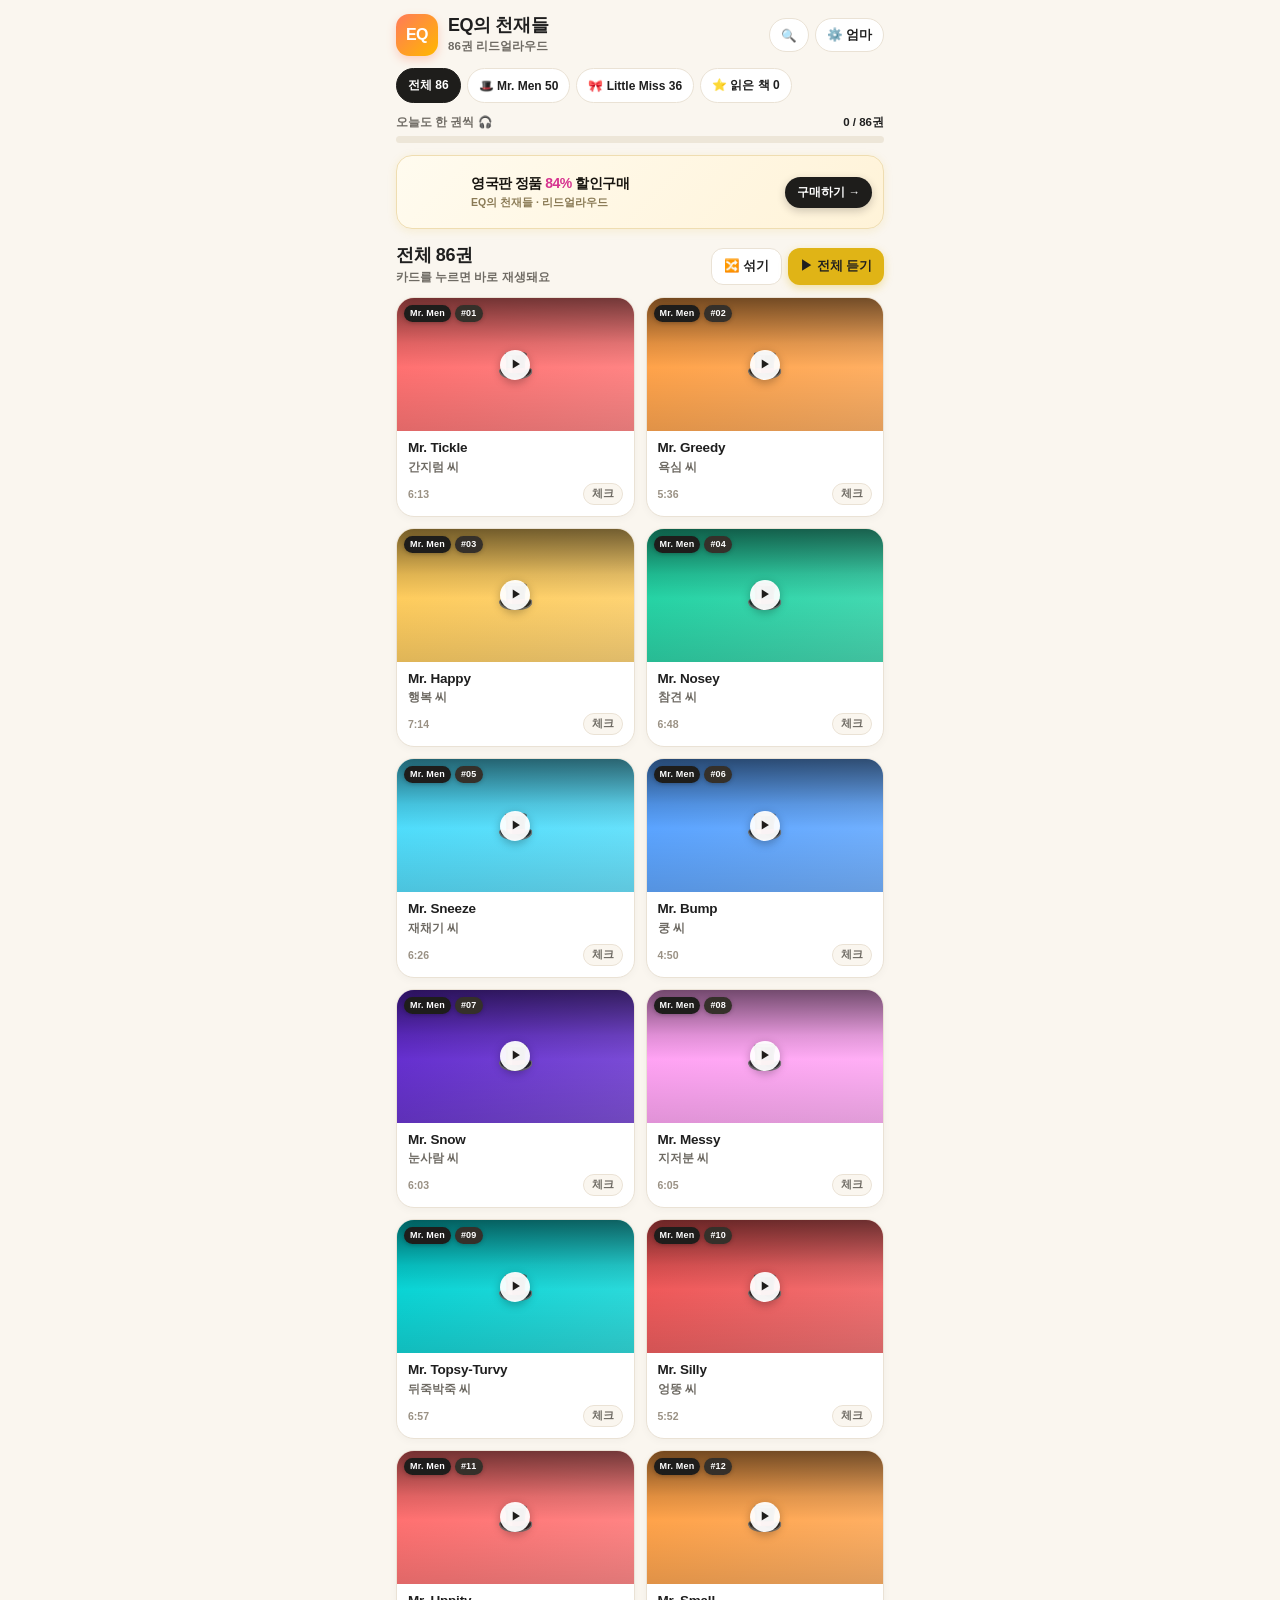
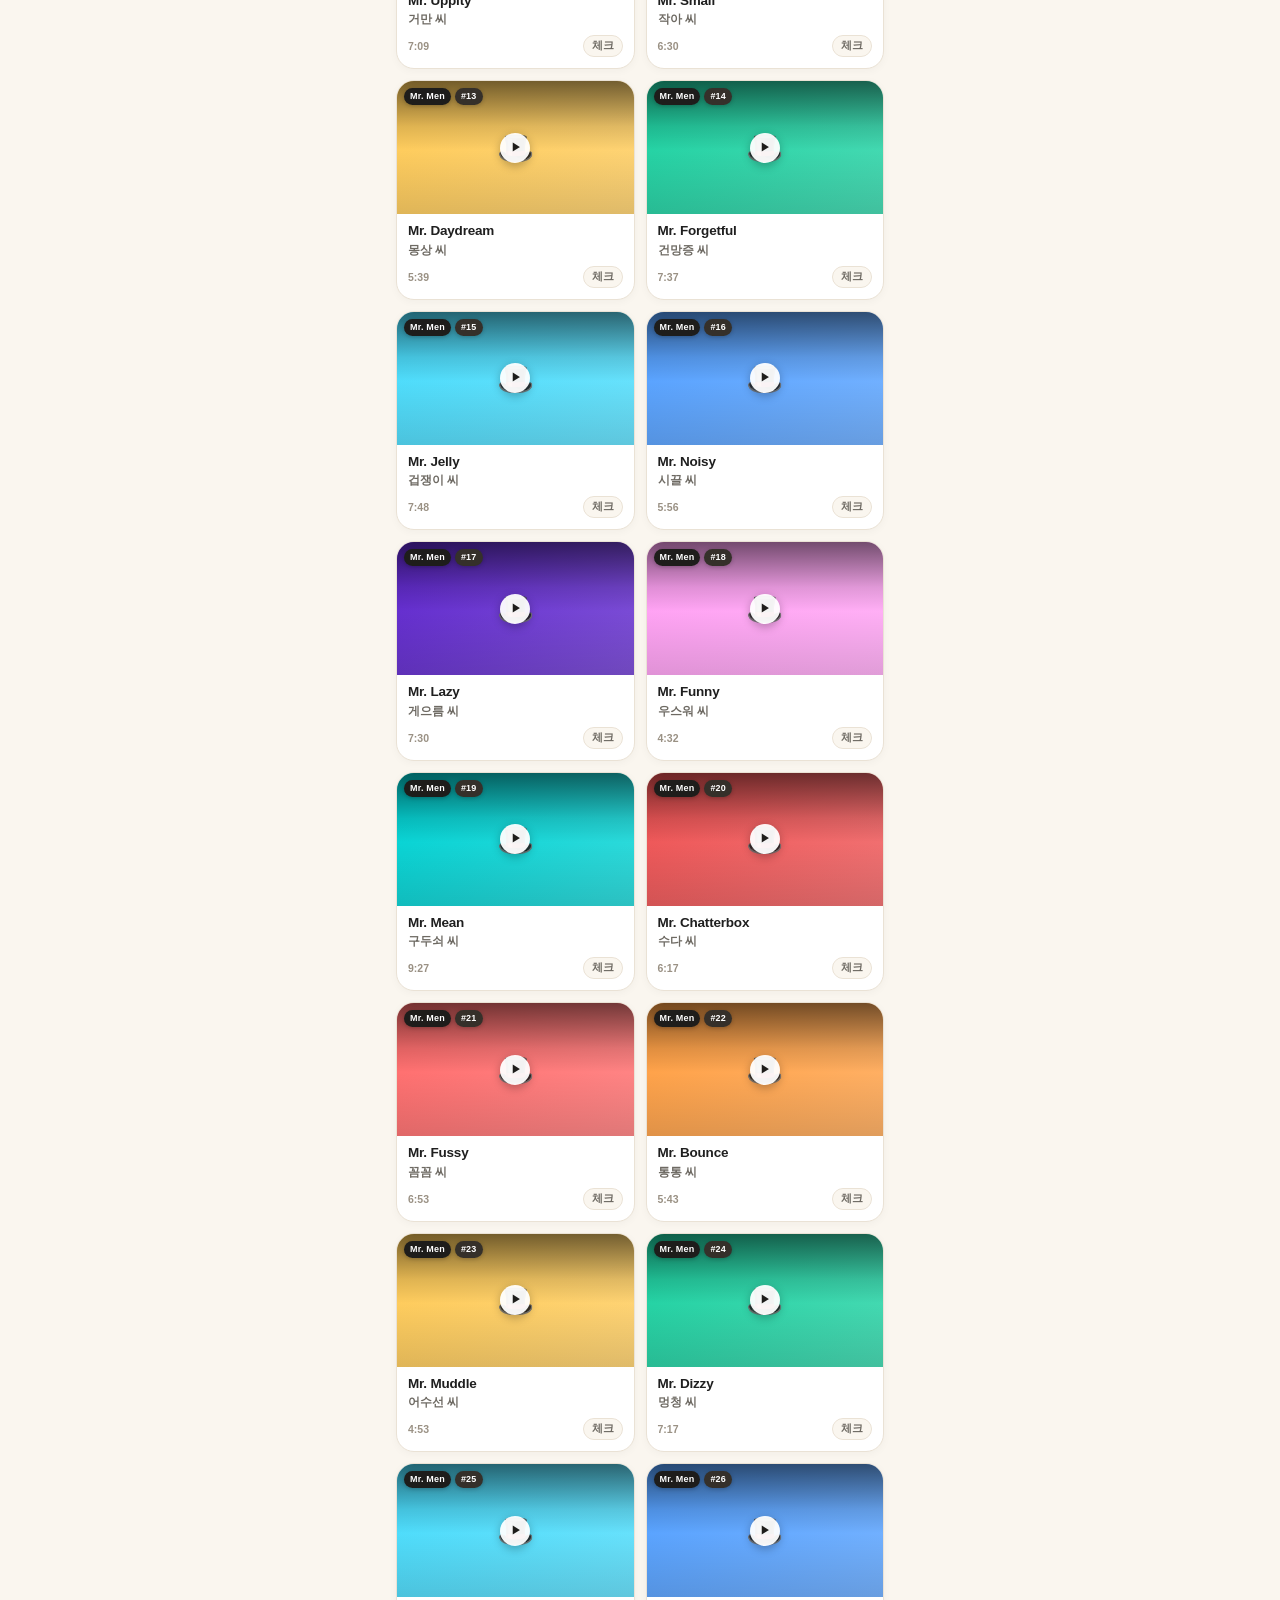
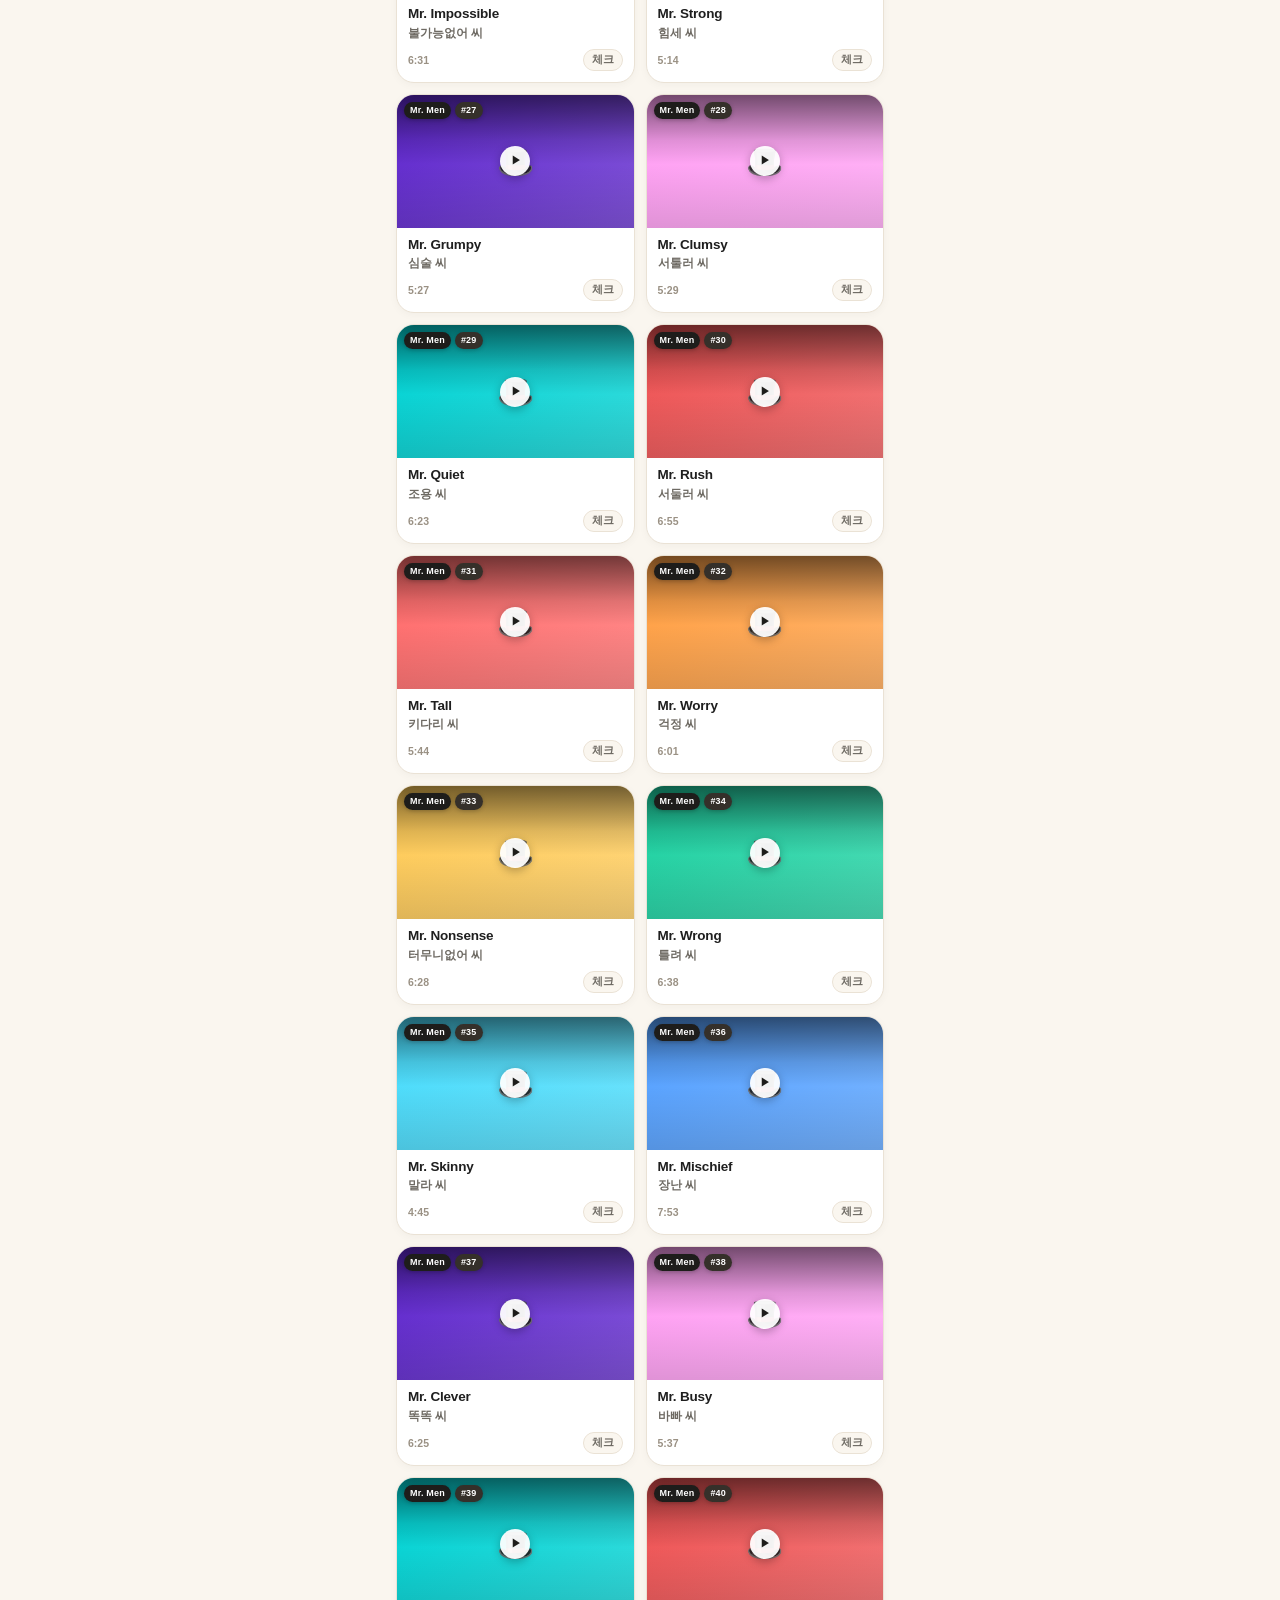
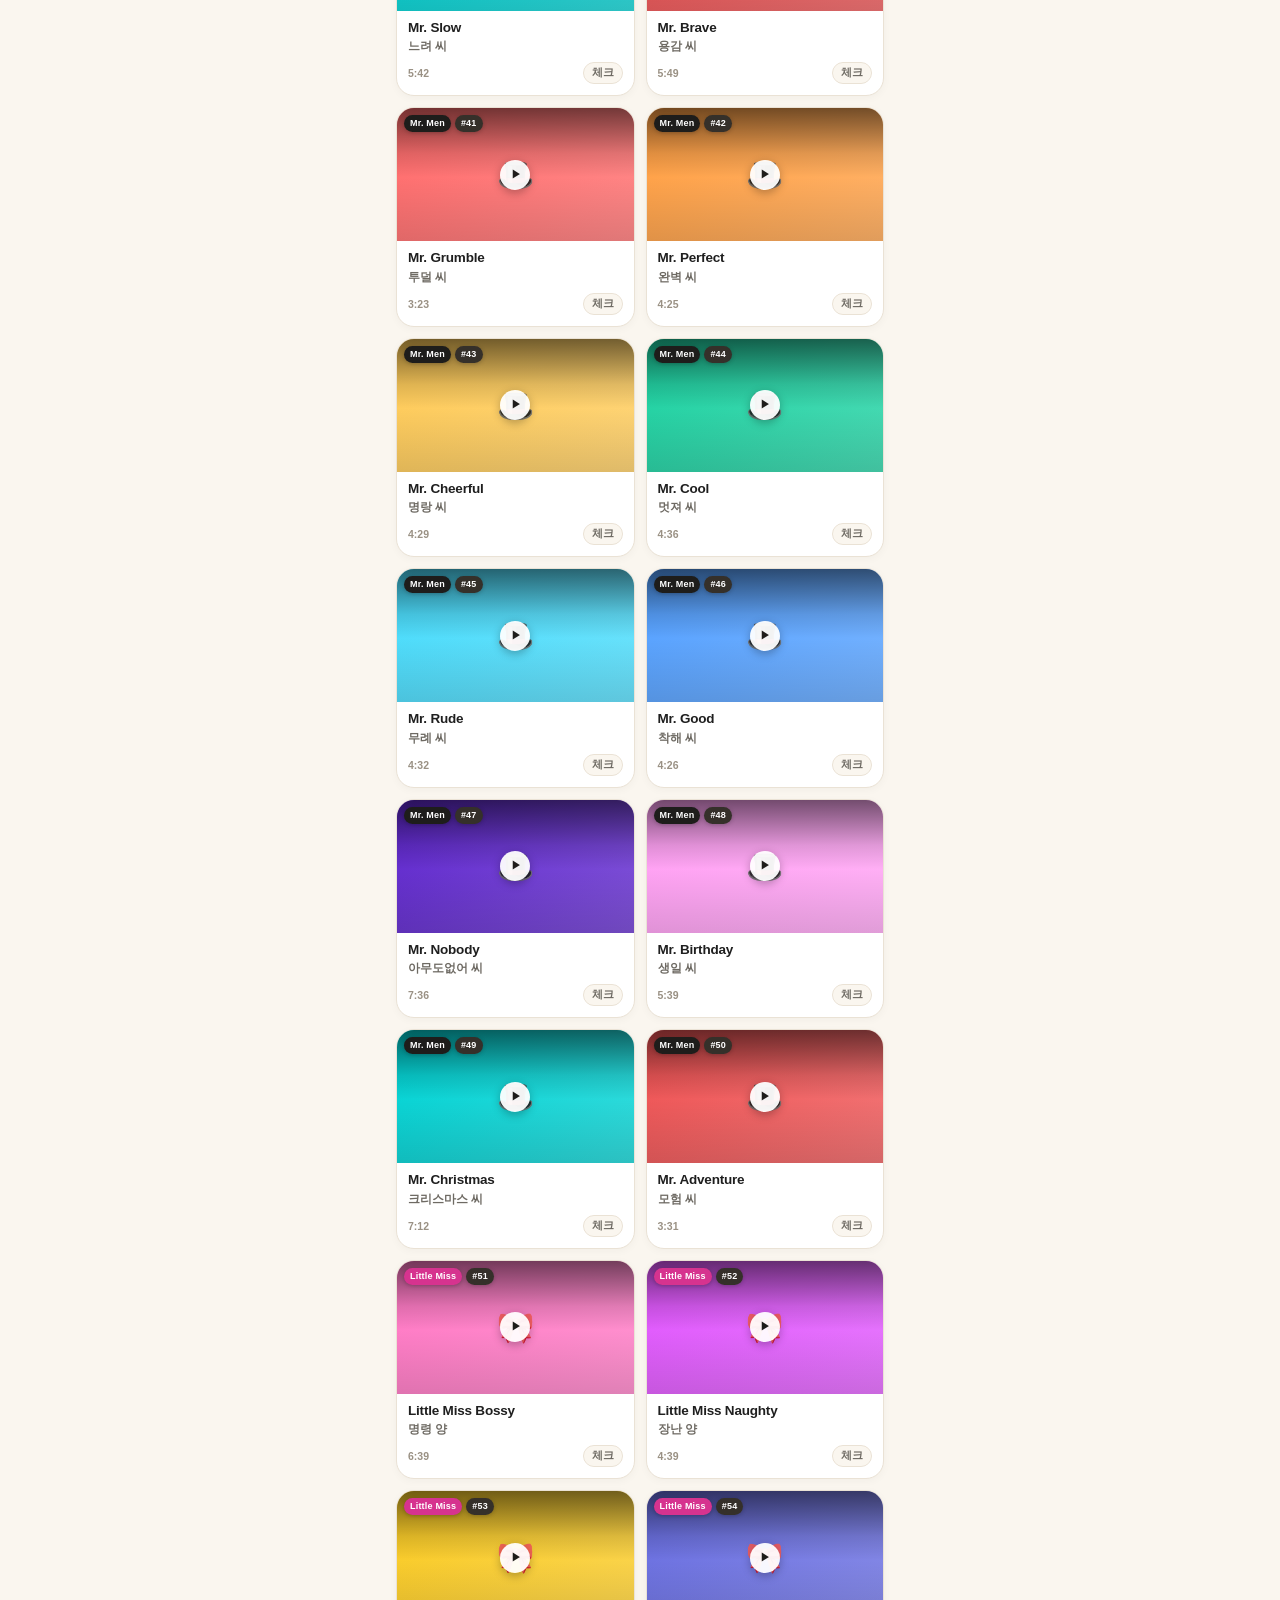
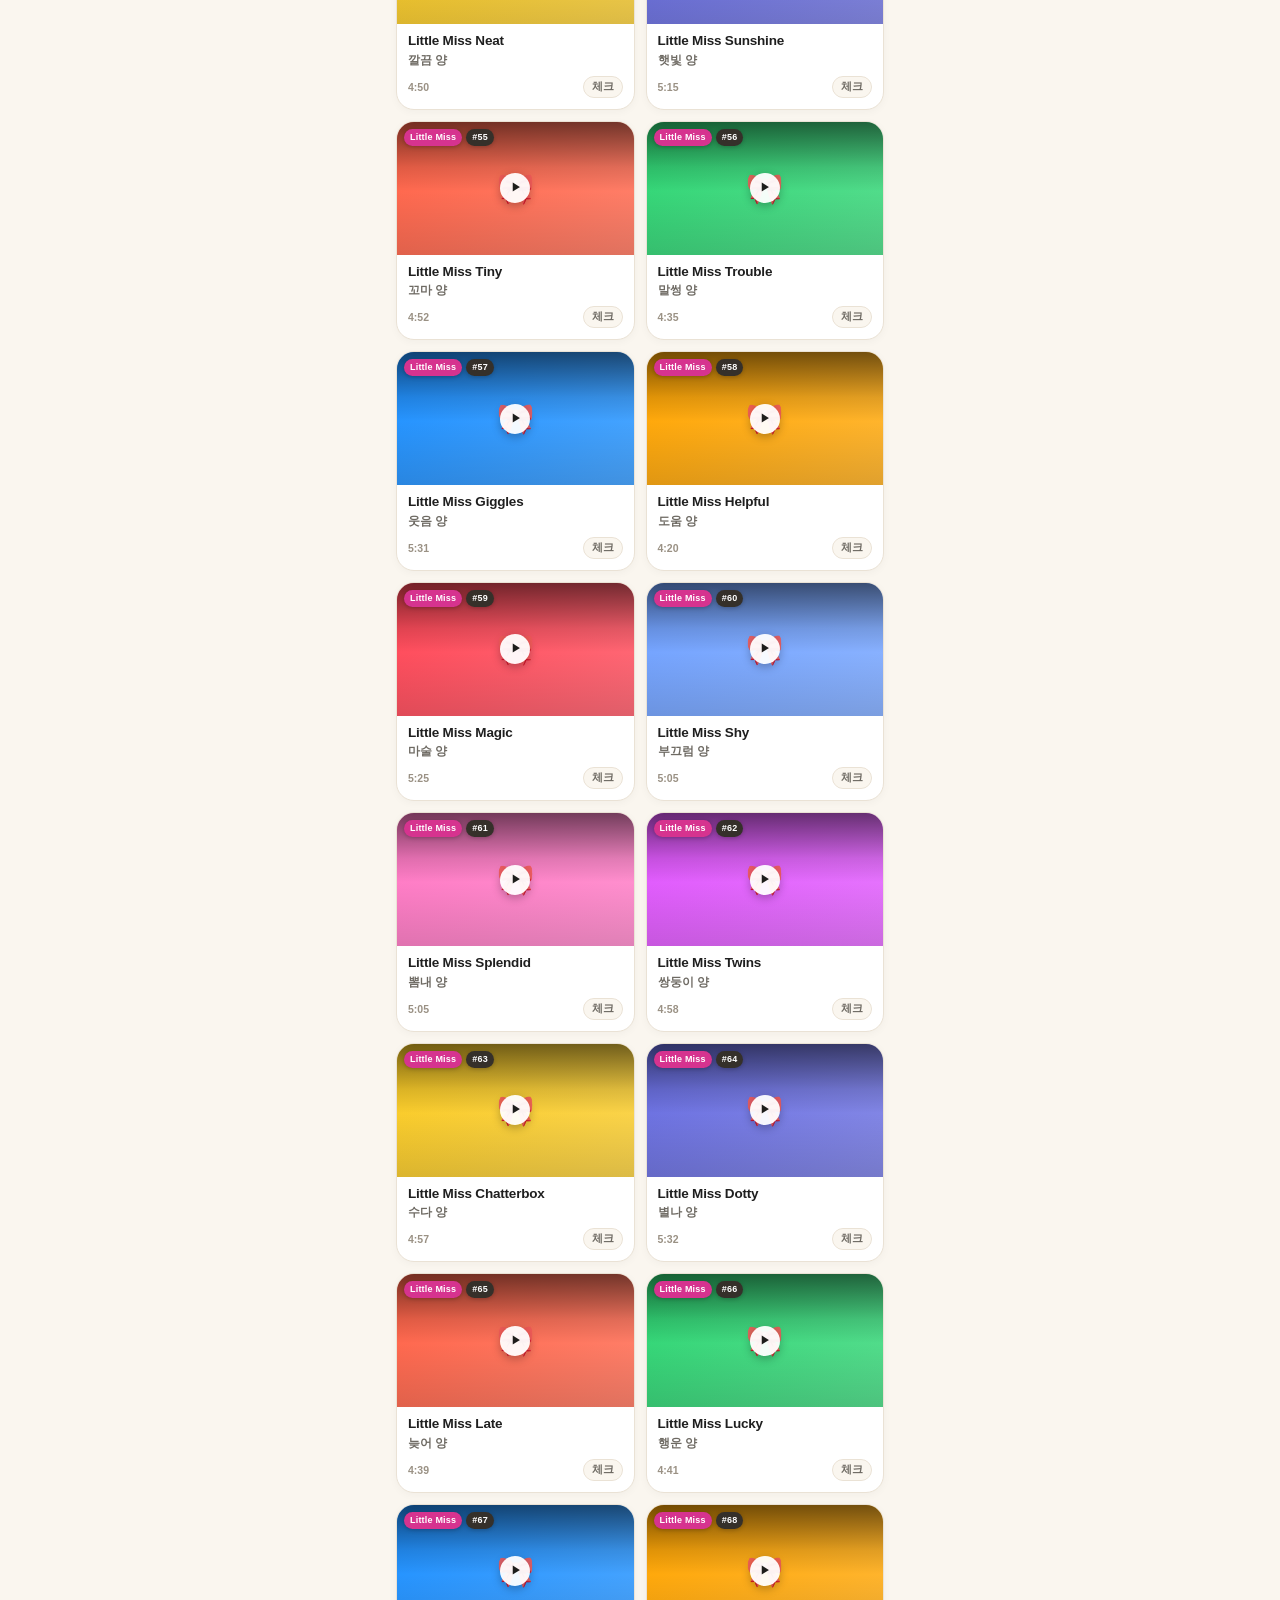
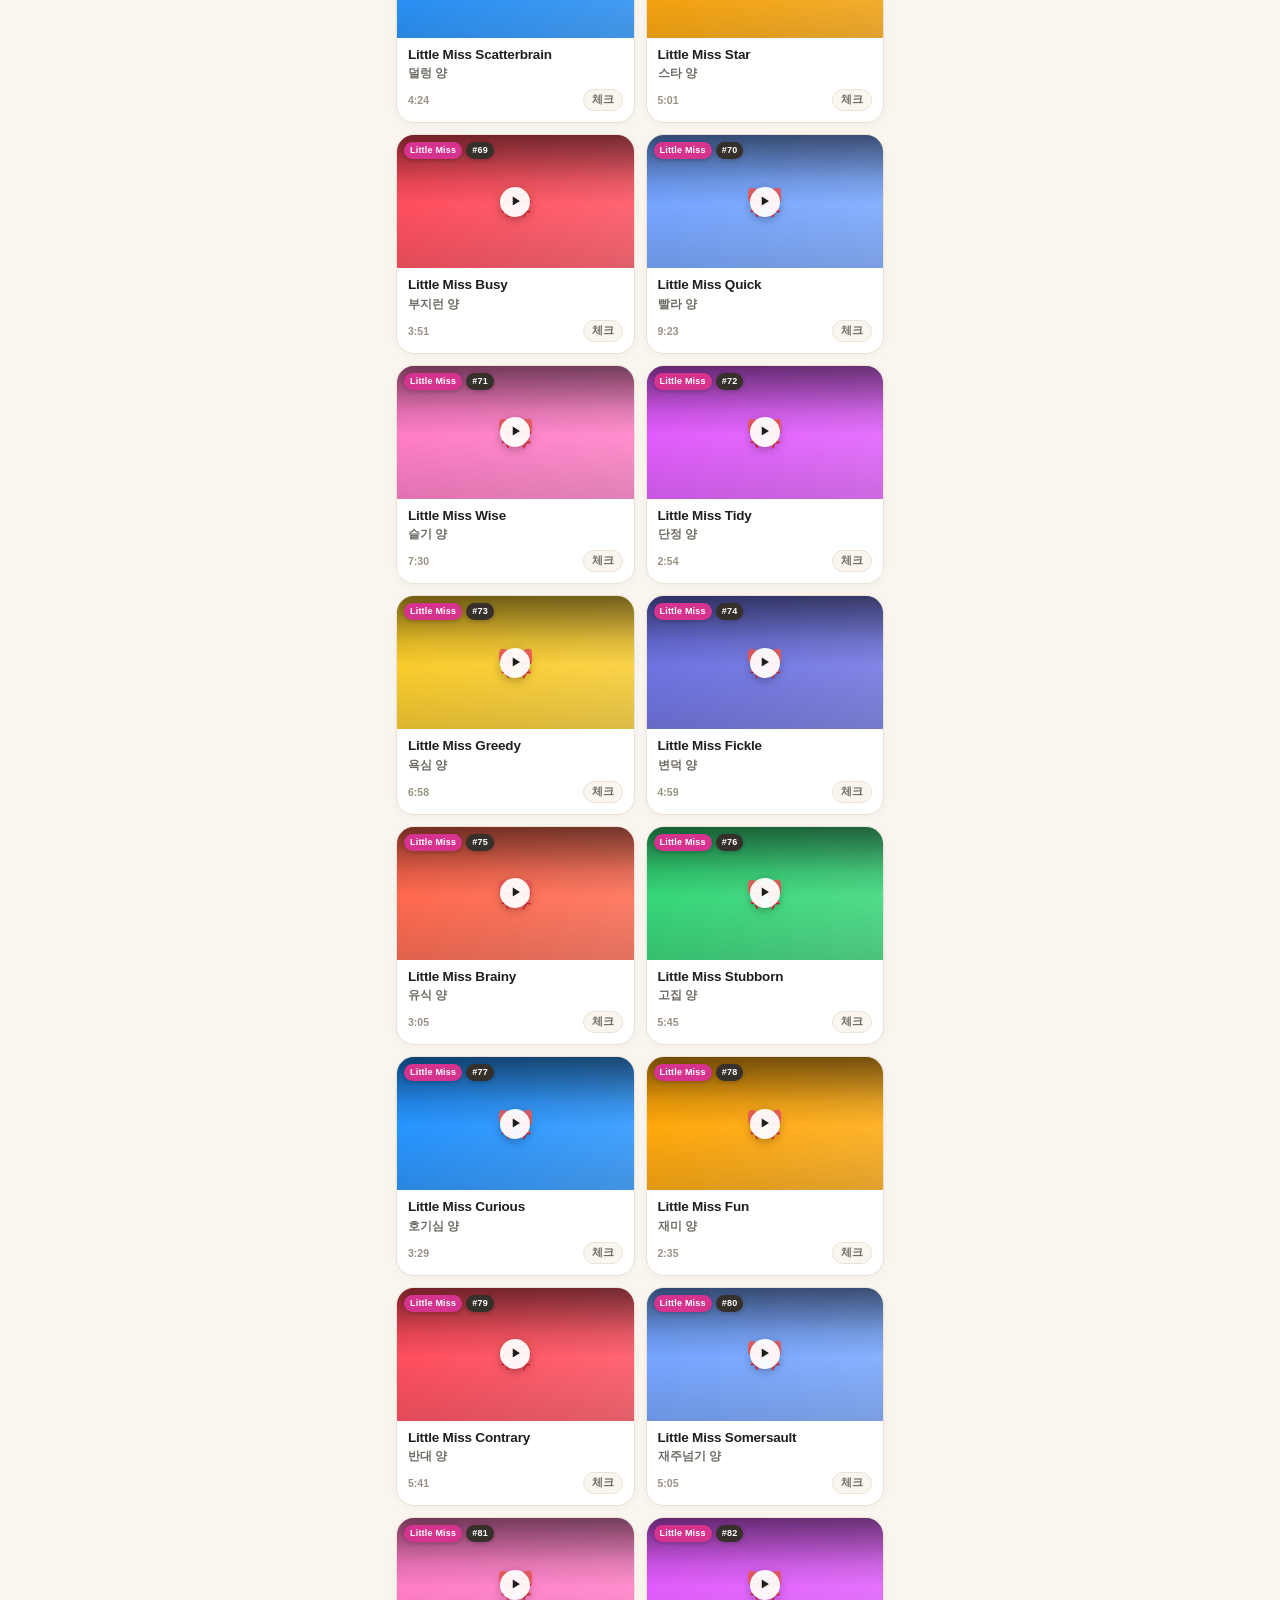
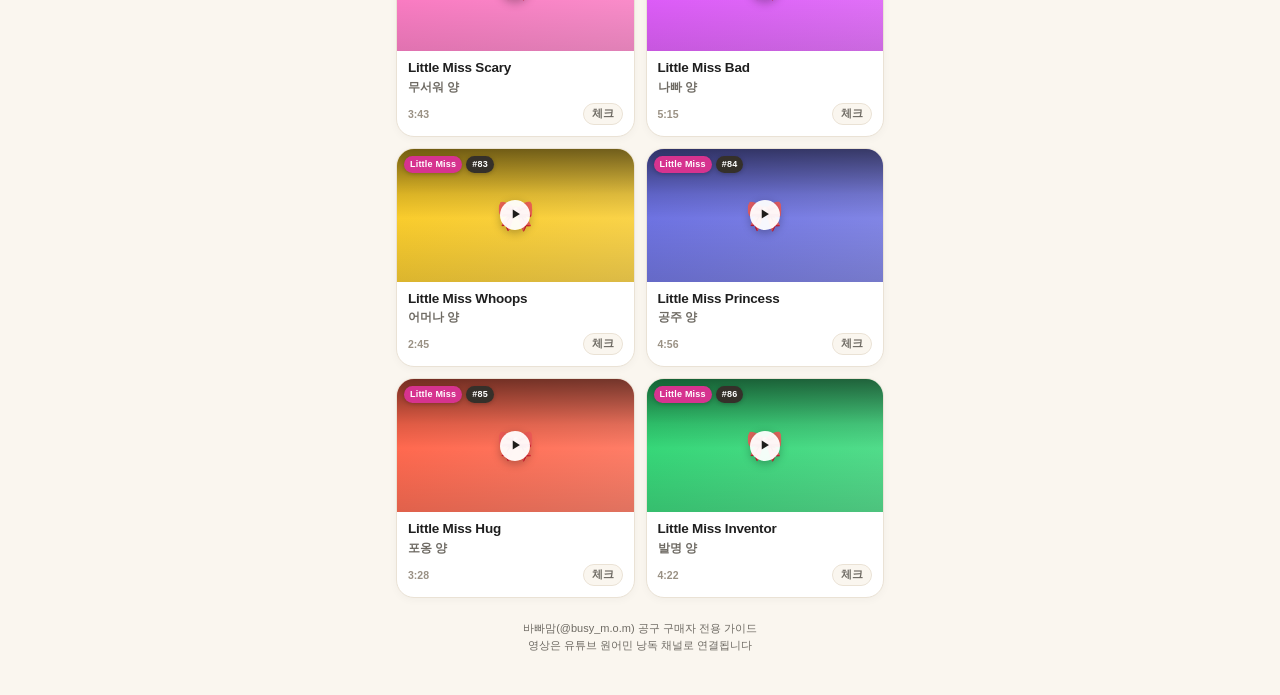
==== commit b5f8c1d5: "EQ 리드얼라우드: 상단 EQ 원서 공구 배너 + 플레이어 구매 버튼 추가" ====
--- a/index.html
+++ b/index.html
@@ -79,6 +79,36 @@
     transition: width 0.35s ease;
   }
 
+  /* ---------- buy banner ---------- */
+  .buy-banner {
+    display: flex; align-items: center; gap: 11px;
+    background: linear-gradient(135deg, #FFFBEF, #FFF3D8);
+    border: 1px solid #EFDDB1; border-radius: 16px;
+    padding: 10px 11px; margin-bottom: 14px;
+    text-decoration: none; color: var(--text);
+    box-shadow: 0 2px 10px rgba(224,180,22,0.13);
+    transition: transform 0.12s ease;
+  }
+  .buy-banner:active { transform: scale(0.985); }
+  .buy-thumb {
+    width: 52px; height: 52px; flex: 0 0 auto; display: block;
+    border-radius: 12px; object-fit: cover; object-position: center top;
+    background: #EFE5CF; border: 1px solid #E9DAB4;
+    box-shadow: 0 2px 6px rgba(0,0,0,0.12);
+  }
+  .buy-text { display: flex; flex-direction: column; gap: 3px; min-width: 0; flex: 1; }
+  .buy-title {
+    font-size: 14px; font-weight: 900; letter-spacing: -0.5px; color: #17140F;
+    white-space: nowrap; overflow: hidden; text-overflow: ellipsis;
+  }
+  .buy-title .hl { color: var(--pink); }
+  .buy-sub { font-size: 10.5px; font-weight: 700; color: #8A7A55; white-space: nowrap; overflow: hidden; text-overflow: ellipsis; }
+  .buy-cta {
+    flex: 0 0 auto; font-size: 11.5px; font-weight: 900; color: #fff; white-space: nowrap;
+    background: #1E1D1B; border-radius: 999px; padding: 8px 12px;
+    box-shadow: 0 3px 8px rgba(30,29,27,0.22);
+  }
+
   /* ---------- section head ---------- */
   .section-head { display: flex; align-items: flex-end; justify-content: space-between; gap: 10px; margin-bottom: 12px; }
   .section-title { font-size: 18px; font-weight: 900; letter-spacing: -0.4px; }
@@ -207,6 +237,11 @@
   .p-btn.ghost { background: rgba(255,255,255,0.13); color: #fff; }
   .p-btn.read { background: var(--green); color: #fff; }
   .p-btn.read.done { background: rgba(18,184,134,0.18); color: #6FE3BC; box-shadow: inset 0 0 0 1px rgba(111,227,188,0.5); }
+  .player-actions .p-btn { font-size: 12px; padding: 11px 7px; white-space: nowrap; }
+  .p-btn.buy {
+    flex: 0 0 auto; background: rgba(224,180,22,0.16); color: #F1D264;
+    box-shadow: inset 0 0 0 1px rgba(224,180,22,0.42);
+  }
   .player-nav { display: flex; align-items: center; gap: 8px; margin-top: 9px; }
   .p-nav {
     border: 1px solid rgba(255,255,255,0.16); background: transparent; color: #fff;
@@ -253,6 +288,15 @@
     <div class="progress-bar"><div class="progress-fill" id="progressFill"></div></div>
   </div>
 
+  <a class="buy-banner" href="https://mkt.shopping.naver.com/link/6ad6b1eb77dc1937d9943f8a" target="_blank" rel="noopener noreferrer">
+    <img class="buy-thumb" src="https://i.ytimg.com/vi/cCct8s_9pzA/hqdefault.jpg" alt="" width="52" height="52" loading="eager" onerror="this.style.opacity=0" />
+    <span class="buy-text">
+      <span class="buy-title">영국판 정품 <span class="hl">84%</span> 할인구매</span>
+      <span class="buy-sub">EQ의 천재들 · 리드얼라우드</span>
+    </span>
+    <span class="buy-cta">구매하기 →</span>
+  </a>
+
   <div class="section-head">
     <div>
       <div class="section-title" id="sectionTitle">전체 86권</div>
@@ -294,6 +338,7 @@
     <div class="player-note" id="fileNote" hidden>📎 파일로 열면 영상 재생이 막힐 수 있어요. 화면이 안 나오면 아래 <b>유튜브 앱에서 보기</b>를 눌러주세요.</div>
     <div class="player-frame" id="playerFrame"></div>
     <div class="player-actions">
+      <a class="p-btn buy" id="buyBook" href="https://mkt.shopping.naver.com/link/6ad6b1eb77dc1937d9943f8a" target="_blank" rel="noopener noreferrer" aria-label="EQ 원서 책 구매하기">🛒 책 구매</a>
       <a class="p-btn ghost" id="openYt" href="#" target="_blank" rel="noopener">유튜브 앱에서 보기</a>
       <button class="p-btn read" id="playerReadBtn">✓ 읽음 체크</button>
     </div>
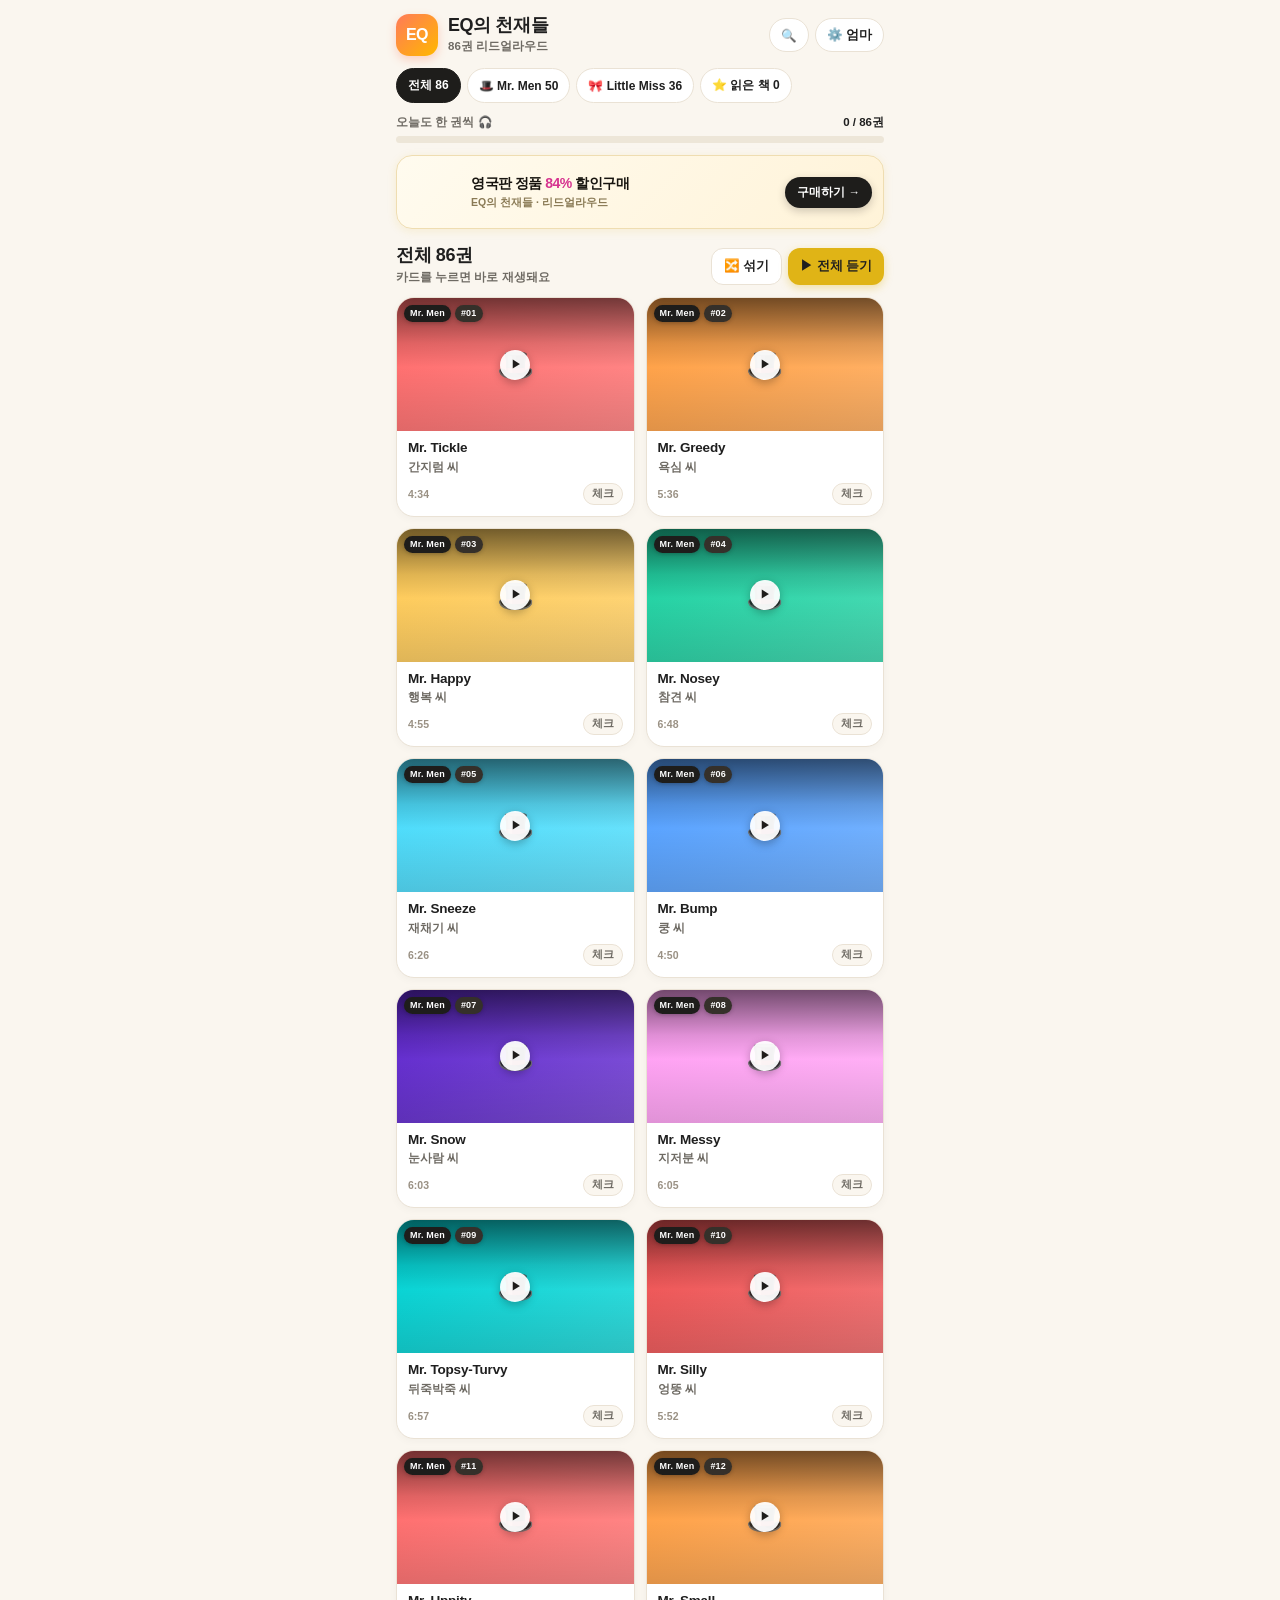
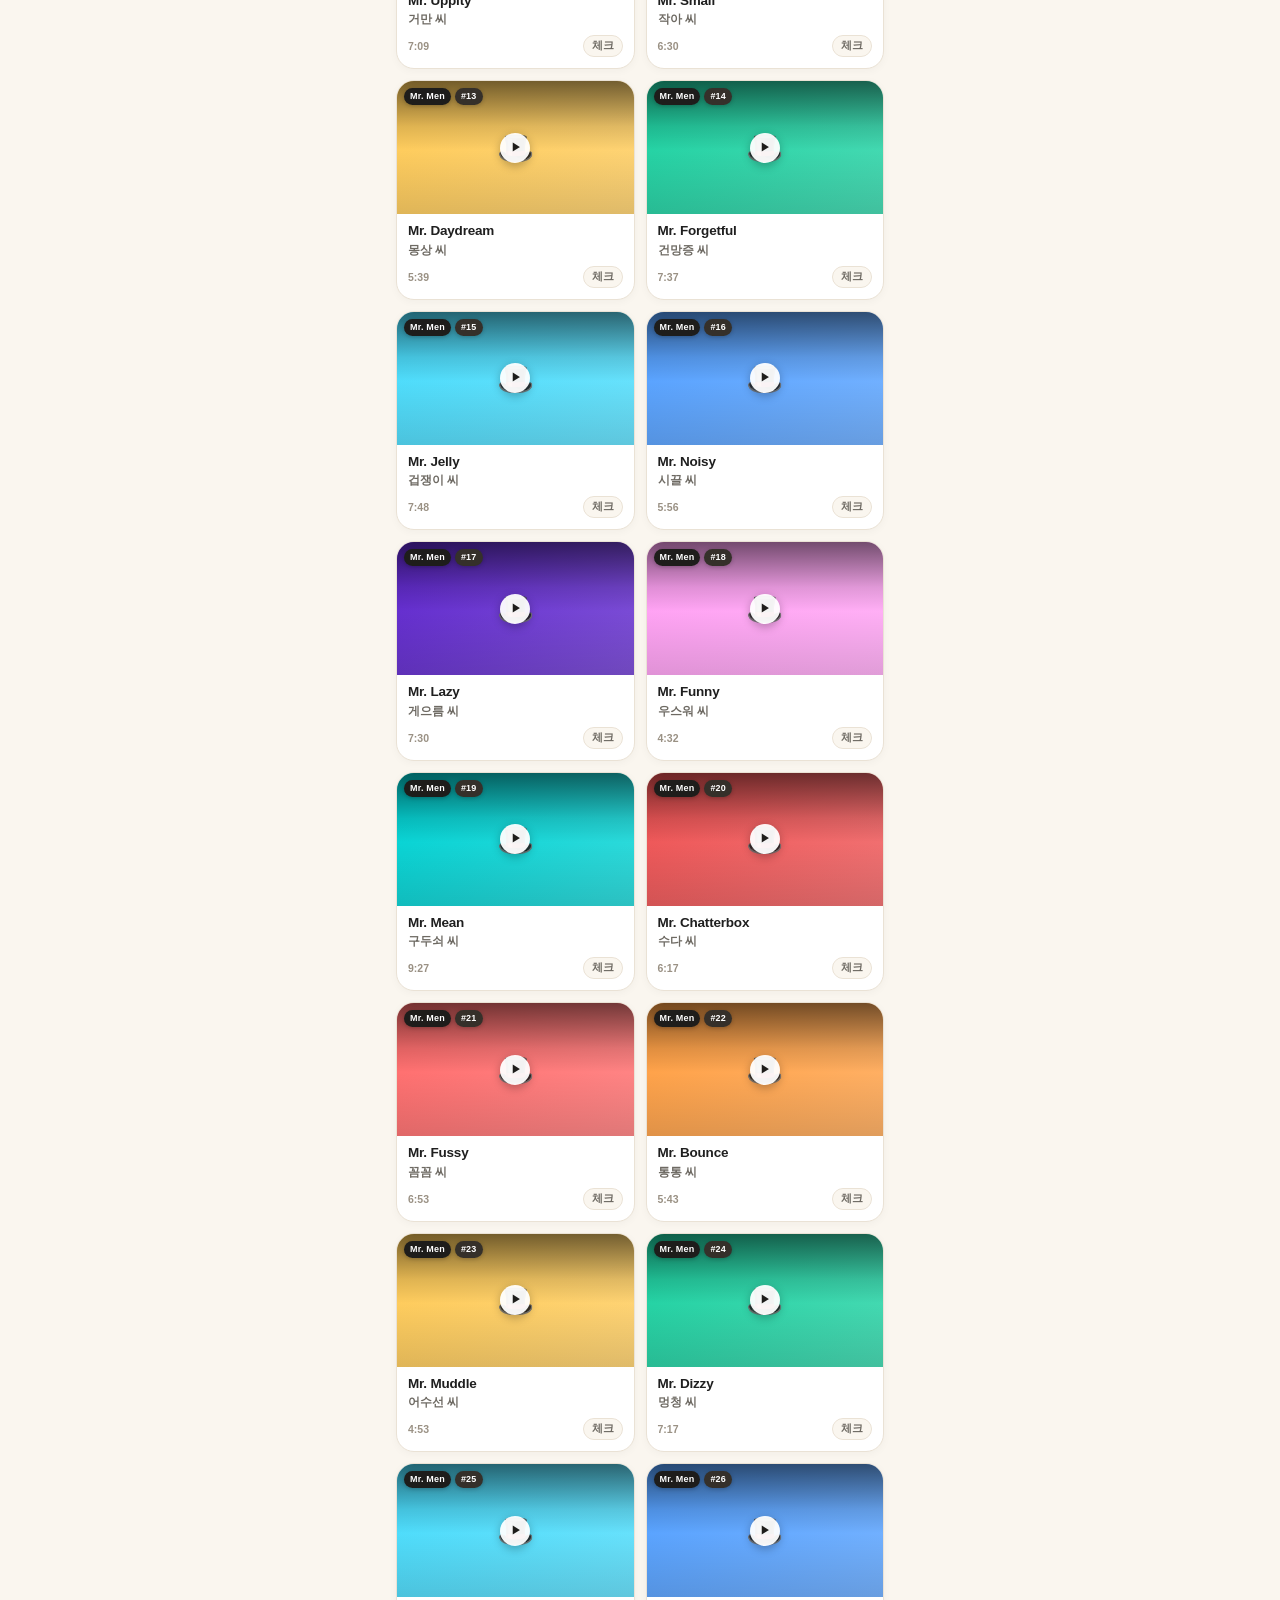
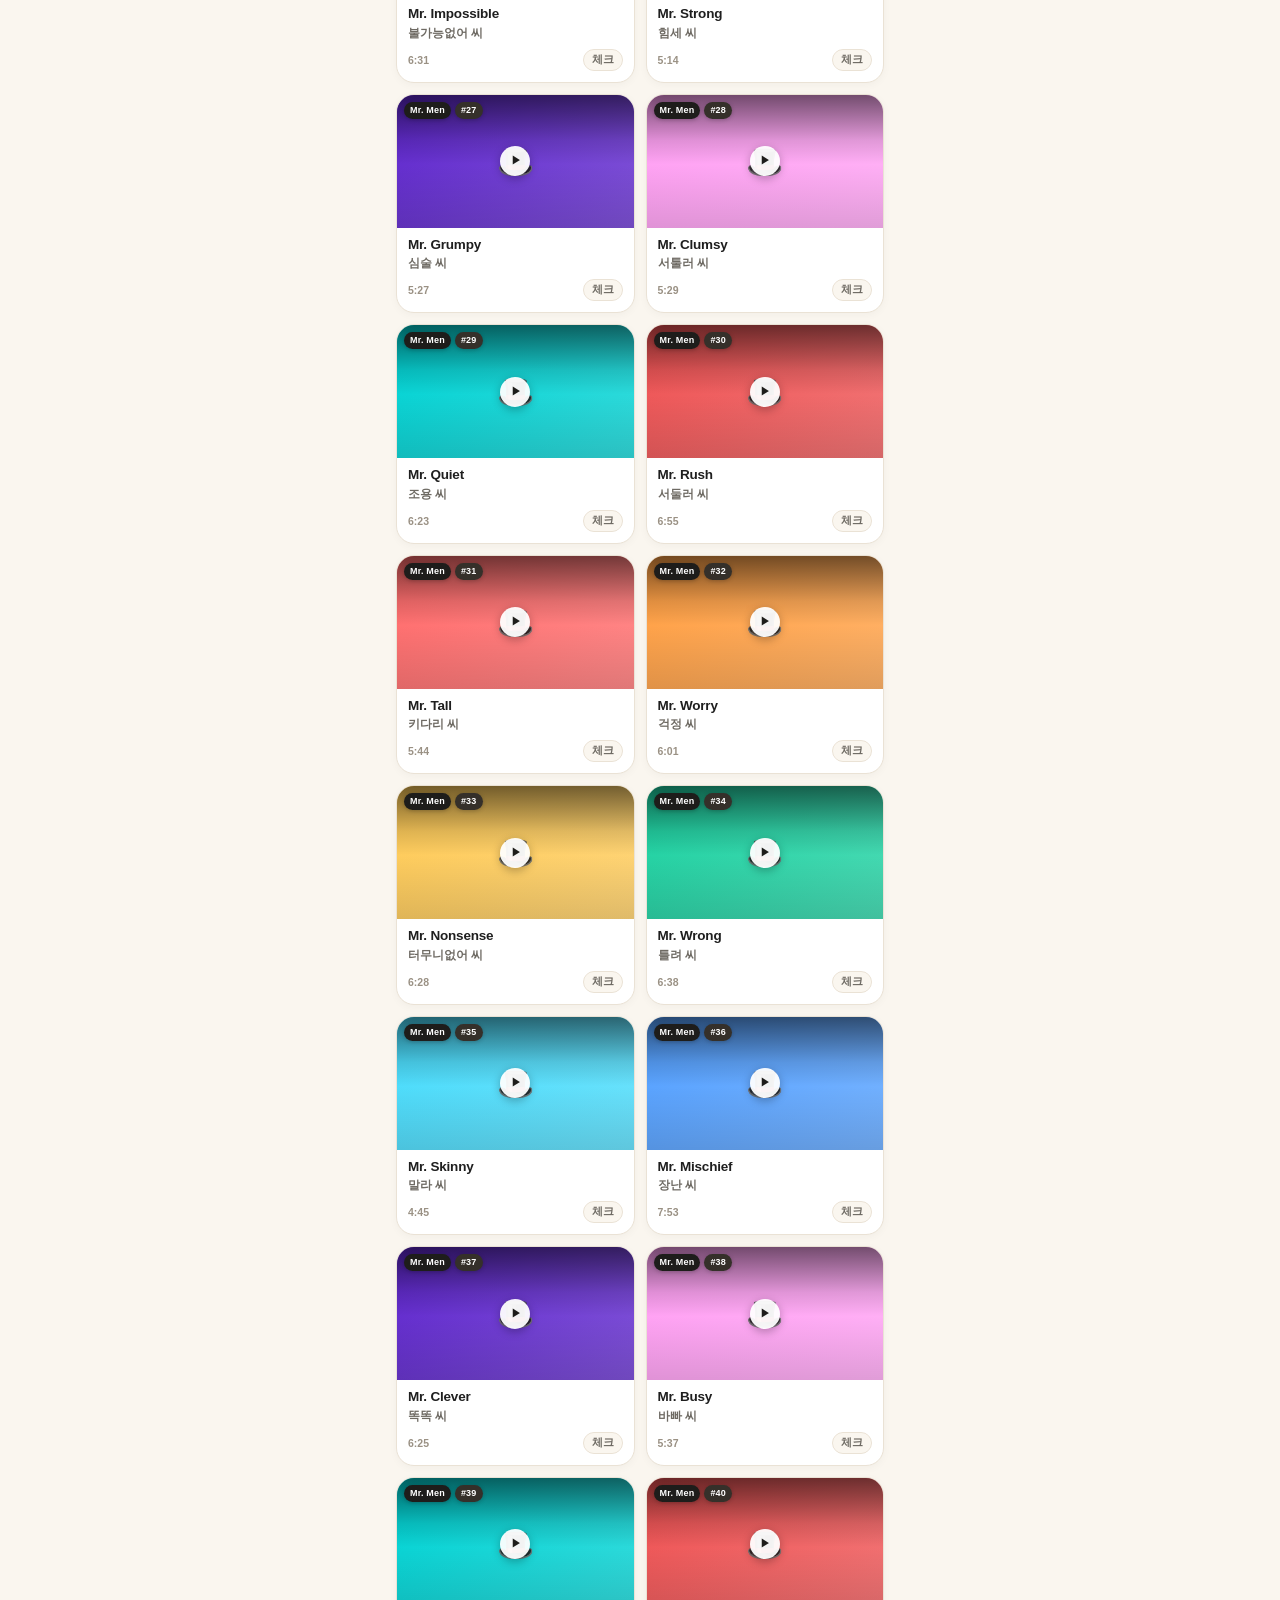
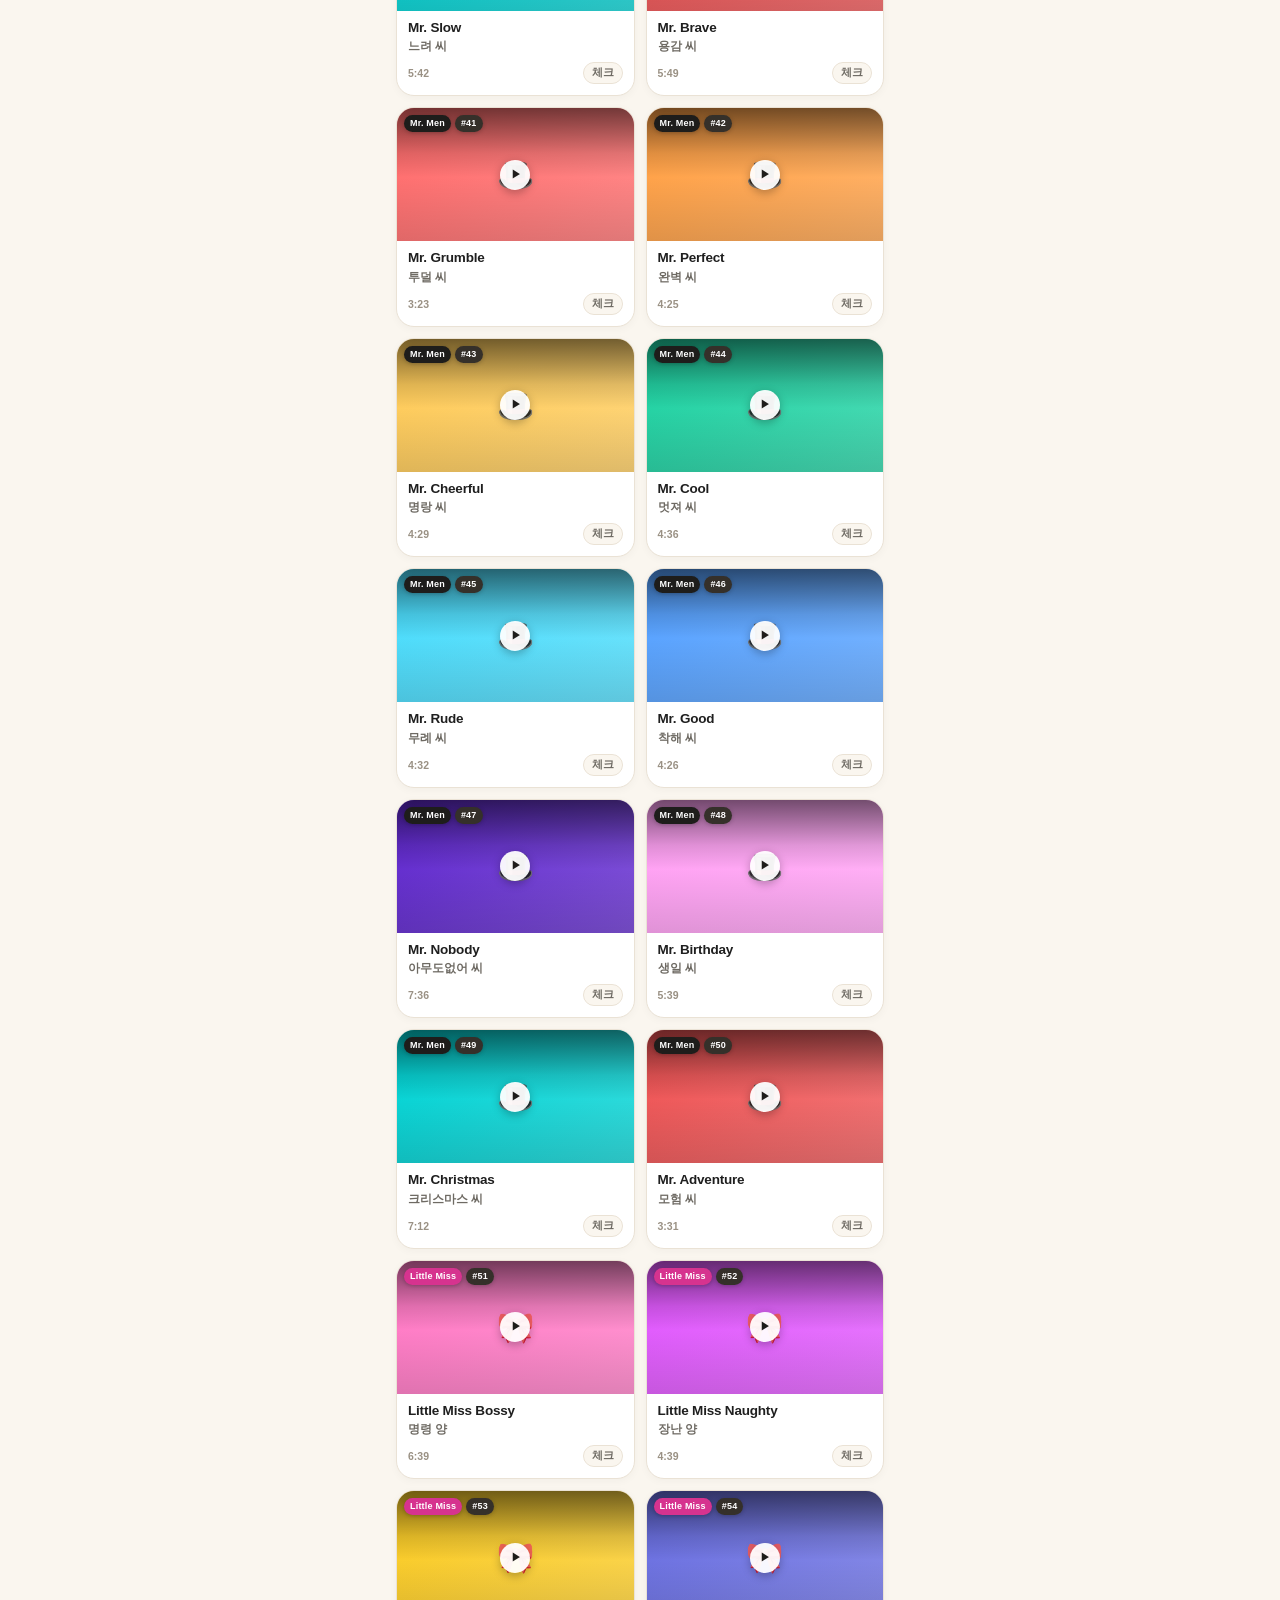
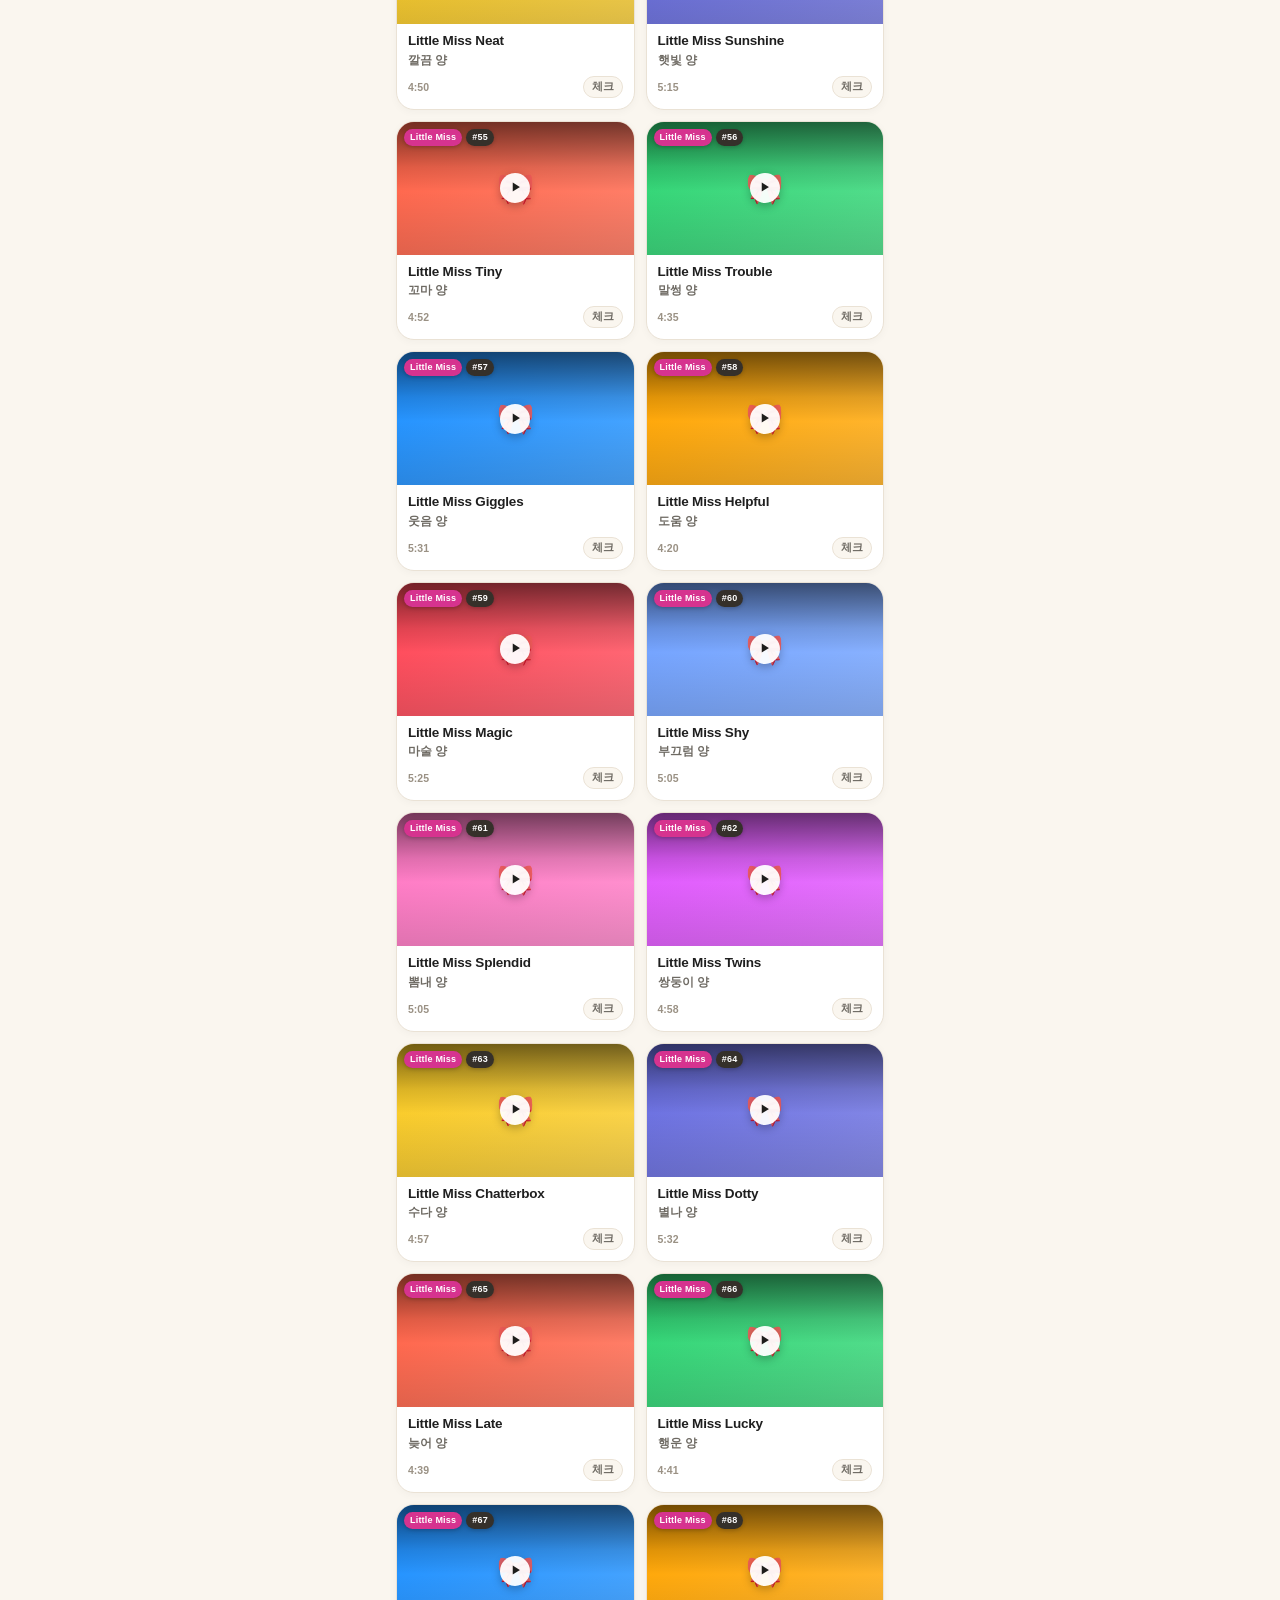
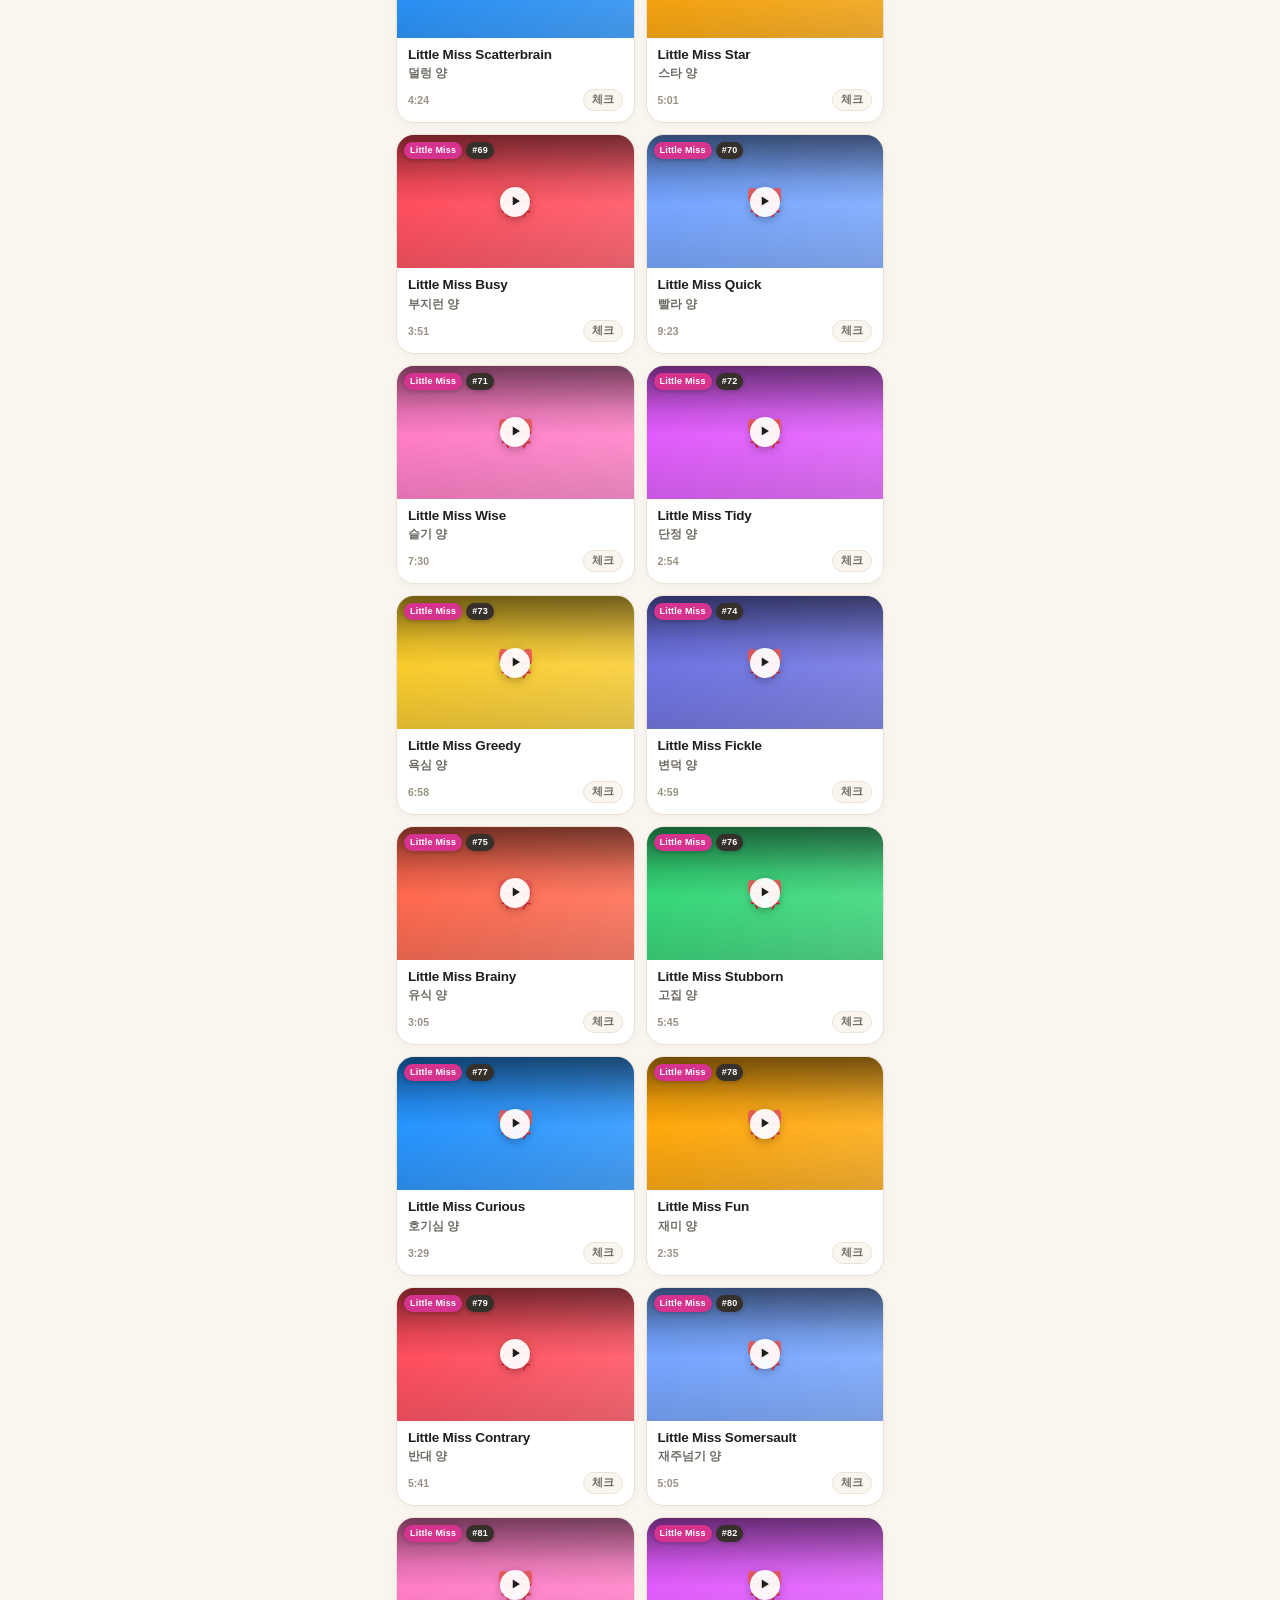
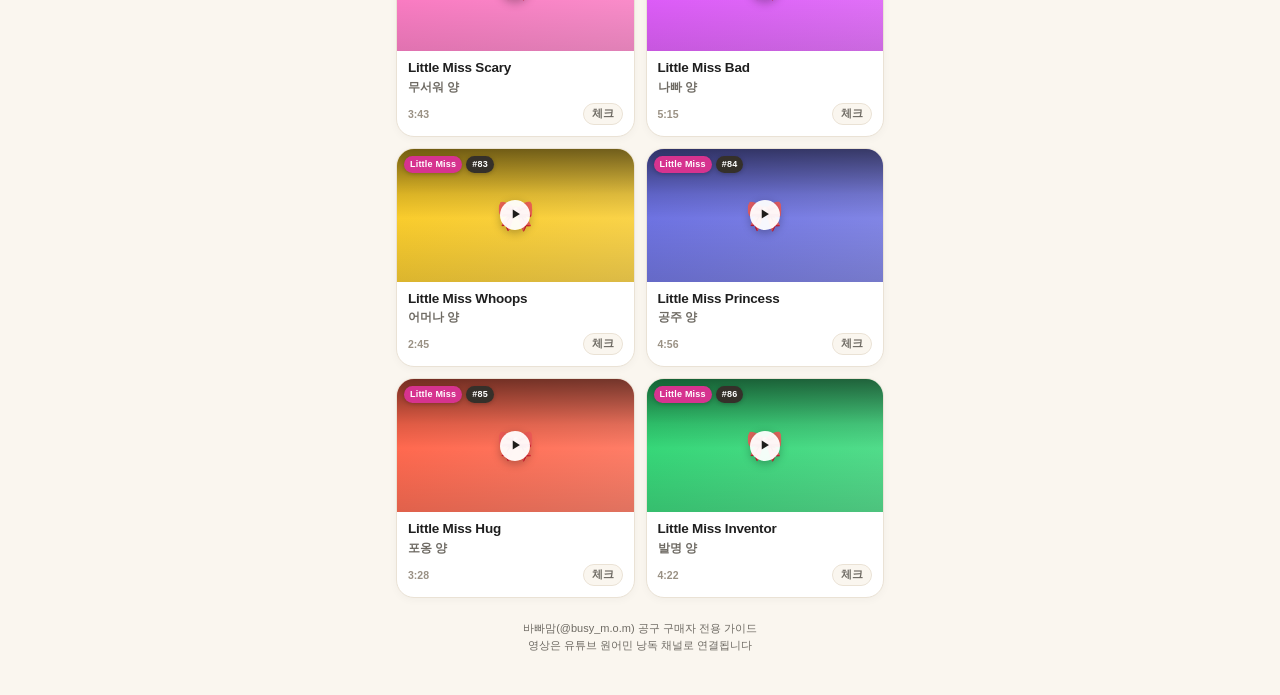
==== commit 7029ca5a: "eq: Story Time Read Aloud With Funny Twins 채널 영상 2권(Mr. Tickle·Mr. Happy)을 StoryTimeKids·Books Read " ====
--- a/index.html
+++ b/index.html
@@ -108,6 +108,14 @@
     background: #1E1D1B; border-radius: 999px; padding: 8px 12px;
     box-shadow: 0 3px 8px rgba(30,29,27,0.22);
   }
+  /* small phones (320~350px): keep the discount line intact */
+  @media (max-width: 350px) {
+    .buy-banner { gap: 8px; padding: 9px 10px; }
+    .buy-thumb { width: 44px; height: 44px; border-radius: 10px; }
+    .buy-title { font-size: 12.5px; letter-spacing: -0.4px; }
+    .buy-sub { display: none; }
+    .buy-cta { font-size: 11px; padding: 7px 9px; }
+  }
 
   /* ---------- section head ---------- */
   .section-head { display: flex; align-items: flex-end; justify-content: space-between; gap: 10px; margin-bottom: 12px; }
@@ -351,7 +359,7 @@
 </div>
 
 <script>
-  const BOOKS = [{"id":1,"num":1,"series":"mr","en":"Mr. Tickle","ko":"간지럼 씨","url":"https://www.youtube.com/results?search_query=Mr.%20Tickle%20read%20aloud","color":"#FF6B6B","videoId":"cCct8s_9pzA","seconds":373,"channel":"Story Time Read Aloud With Funny Twins Plus One","videoTitle":"Mr Tickle - Read Aloud Bedtime Story - A Mr. Men story.","thumbPos":"center top"},{"id":2,"num":2,"series":"mr","en":"Mr. Greedy","ko":"욕심 씨","url":"https://www.youtube.com/results?search_query=Mr.%20Greedy%20read%20aloud","color":"#FF9F43","videoId":"w9xDns4g4WA","seconds":336,"channel":"StoryTimeKids","videoTitle":"Mr Greedy by Roger Hargreaves | Read aloud with Story Time Kids","thumbPos":null},{"id":3,"num":3,"series":"mr","en":"Mr. Happy","ko":"행복 씨","url":"https://www.youtube.com/results?search_query=Mr.%20Happy%20read%20aloud","color":"#FECA57","videoId":"WWl5ip_Idf0","seconds":434,"channel":"Story Time Read Aloud With Funny Twins Plus One","videoTitle":"Mr Happy - Read Aloud Bedtime Story - Books for children","thumbPos":"center top"},{"id":4,"num":4,"series":"mr","en":"Mr. Nosey","ko":"참견 씨","url":"https://www.youtube.com/results?search_query=Mr.%20Nosey%20read%20aloud","color":"#1DD1A1","videoId":"Oa2xxUD68dU","seconds":408,"channel":"Story Time with Owl","videoTitle":"📚 MR NOSEY | MR MEN BOOK READ ALOUD FOR KIDS","thumbPos":null},{"id":5,"num":5,"series":"mr","en":"Mr. Sneeze","ko":"재채기 씨","url":"https://www.youtube.com/results?search_query=Mr.%20Sneeze%20read%20aloud","color":"#48DBFB","videoId":"BYc4EFNTfwk","seconds":386,"channel":"Storytime with Shamita","videoTitle":"Mr. Sneeze (Mr. Men and Little Miss). Read Aloud Kids Books","thumbPos":null},{"id":6,"num":6,"series":"mr","en":"Mr. Bump","ko":"쿵 씨","url":"https://www.youtube.com/results?search_query=Mr.%20Bump%20read%20aloud","color":"#54A0FF","videoId":"DCUUV6Lccd4","seconds":290,"channel":"StoryTimeKids","videoTitle":"Mr Bump by Roger Hargreaves | Read aloud","thumbPos":null},{"id":7,"num":7,"series":"mr","en":"Mr. Snow","ko":"눈사람 씨","url":"https://www.youtube.com/results?search_query=Mr.%20Snow%20read%20aloud","color":"#5F27CD","videoId":"GcrgqtpAkEA","seconds":363,"channel":"Books For Kids read aloud by Flying Dragons (Books Read Aloud for Kids)","videoTitle":"Mr Snow (Mr Men Series) by Roger Hargreaves | Books Read Aloud for Children | Audiobooks","thumbPos":null},{"id":8,"num":8,"series":"mr","en":"Mr. Messy","ko":"지저분 씨","url":"https://www.youtube.com/results?search_query=Mr.%20Messy%20read%20aloud","color":"#FF9FF3","videoId":"Ogw9NXaHRcE","seconds":365,"channel":"Books For Kids read aloud by Flying Dragons (Books Read Aloud for Kids)","videoTitle":"Mr. Messy Mr. Men book by Roger Hargreaves | Books Read Aloud for Children | Audiobooks","thumbPos":null},{"id":9,"num":9,"series":"mr","en":"Mr. Topsy-Turvy","ko":"뒤죽박죽 씨","url":"https://www.youtube.com/results?search_query=Mr.%20Topsy-Turvy%20read%20aloud","color":"#00D2D3","videoId":"SHh2UKVC5Ow","seconds":417,"channel":"Children's Story Time","videoTitle":"Mr Topsy-Turvy, story read aloud","thumbPos":"center top"},{"id":10,"num":10,"series":"mr","en":"Mr. Silly","ko":"엉뚱 씨","url":"https://www.youtube.com/results?search_query=Mr.%20Silly%20read%20aloud","color":"#EE5253","videoId":"g5RSsMHgrgY","seconds":352,"channel":"StoryTimeKids","videoTitle":"Mr Silly by Roger Hargreaves | Read aloud children story","thumbPos":null},{"id":11,"num":11,"series":"mr","en":"Mr. Uppity","ko":"거만 씨","url":"https://www.youtube.com/results?search_query=Mr.%20Uppity%20read%20aloud","color":"#FF6B6B","videoId":"Cc8cG0vmwWg","seconds":429,"channel":"Story Time with Owl","videoTitle":"🎩 MR UPPITY | MR MEN BOOK read aloud","thumbPos":null},{"id":12,"num":12,"series":"mr","en":"Mr. Small","ko":"작아 씨","url":"https://www.youtube.com/results?search_query=Mr.%20Small%20read%20aloud","color":"#FF9F43","videoId":"PAxDgGSWh_8","seconds":390,"channel":"Story Time with Kit","videoTitle":"Mr. Small 🍄 Read Aloud Kids Books","thumbPos":null},{"id":13,"num":13,"series":"mr","en":"Mr. Daydream","ko":"몽상 씨","url":"https://www.youtube.com/results?search_query=Mr.%20Daydream%20read%20aloud","color":"#FECA57","videoId":"xa4T09RNYOs","seconds":339,"channel":"Story Time with Owl","videoTitle":"📚 MR DAYDREAM | MR MEN BOOK READ ALOUD FOR KIDS","thumbPos":null},{"id":14,"num":14,"series":"mr","en":"Mr. Forgetful","ko":"건망증 씨","url":"https://www.youtube.com/results?search_query=Mr.%20Forgetful%20read%20aloud","color":"#1DD1A1","videoId":"GIM4ODHEv8o","seconds":457,"channel":"Storytime Magic Books 4 Kids","videoTitle":"Kids Books Read Aloud: Mr. Forgetful by Roger Hargreaves","thumbPos":null},{"id":15,"num":15,"series":"mr","en":"Mr. Jelly","ko":"겁쟁이 씨","url":"https://www.youtube.com/results?search_query=Mr.%20Jelly%20read%20aloud","color":"#48DBFB","videoId":"gWQt7h_Y9UM","seconds":468,"channel":"Read Aloud Books","videoTitle":"Mr. Jelly (Mr. Men #15) read aloud by Dad","thumbPos":null},{"id":16,"num":16,"series":"mr","en":"Mr. Noisy","ko":"시끌 씨","url":"https://www.youtube.com/results?search_query=Mr.%20Noisy%20read%20aloud","color":"#54A0FF","videoId":"FHYYRLr0Y_c","seconds":356,"channel":"Story Time with Owl","videoTitle":"🔊 MR NOISY | MR MEN BOOK | Kids Read Aloud Story by Roger Hargreaves","thumbPos":null},{"id":17,"num":17,"series":"mr","en":"Mr. Lazy","ko":"게으름 씨","url":"https://www.youtube.com/results?search_query=Mr.%20Lazy%20read%20aloud","color":"#5F27CD","videoId":"iLnIGkiTGGQ","seconds":450,"channel":"📚Storytime with Aussie Mum!🐨","videoTitle":"😴 Mr. Lazy Read Aloud by Aussie Mum | Relaxing Storytime 🇦🇺📚","thumbPos":null},{"id":18,"num":18,"series":"mr","en":"Mr. Funny","ko":"우스워 씨","url":"https://www.youtube.com/results?search_query=Mr.%20Funny%20read%20aloud","color":"#FF9FF3","videoId":"hsgZ39c0K-Y","seconds":272,"channel":"Story Time with Kit","videoTitle":"Mr. FUNNY 😹 Read Aloud Kids Book","thumbPos":null},{"id":19,"num":19,"series":"mr","en":"Mr. Mean","ko":"구두쇠 씨","url":"https://www.youtube.com/results?search_query=Mr.%20Mean%20read%20aloud","color":"#00D2D3","videoId":"92TOWO6Q8bI","seconds":567,"channel":"MouseyTeng","videoTitle":"Mr. Mean by Roger Hargreaves | Mr. Men Full Story Read Aloud","thumbPos":null},{"id":20,"num":20,"series":"mr","en":"Mr. Chatterbox","ko":"수다 씨","url":"https://www.youtube.com/results?search_query=Mr.%20Chatterbox%20read%20aloud","color":"#EE5253","videoId":"1m-y2MmomPw","seconds":377,"channel":"StoryTimeKids","videoTitle":"Listen and read along with Mr Chatterbox | Mr Men series by Roger Hargreaves","thumbPos":null},{"id":21,"num":21,"series":"mr","en":"Mr. Fussy","ko":"꼼꼼 씨","url":"https://www.youtube.com/results?search_query=Mr.%20Fussy%20read%20aloud","color":"#FF6B6B","videoId":"LpNPpWHJj34","seconds":413,"channel":"Books For Kids read aloud by Flying Dragons (Books Read Aloud for Kids)","videoTitle":"Mr Men - Mr Fussy by Roger Hargreaves | Books Read Aloud for Children | Audiobooks","thumbPos":null},{"id":22,"num":22,"series":"mr","en":"Mr. Bounce","ko":"통통 씨","url":"https://www.youtube.com/results?search_query=Mr.%20Bounce%20read%20aloud","color":"#FF9F43","videoId":"VjobI5GXPYA","seconds":343,"channel":"Books For Kids read aloud by Flying Dragons (Books Read Aloud for Kids)","videoTitle":"Mr Bounce (Mr Men Series) by Roger Hargreaves | Books Read Aloud for Children | Audiobooks","thumbPos":null},{"id":23,"num":23,"series":"mr","en":"Mr. Muddle","ko":"어수선 씨","url":"https://www.youtube.com/results?search_query=Mr.%20Muddle%20read%20aloud","color":"#FECA57","videoId":"Rwk9nuzUhBc","seconds":293,"channel":"Story Time with Owl","videoTitle":"😕 MR MUDDLE | MR MEN BOOK | Kids Read Aloud | Virtual Story time","thumbPos":null},{"id":24,"num":24,"series":"mr","en":"Mr. Dizzy","ko":"멍청 씨","url":"https://www.youtube.com/results?search_query=Mr.%20Dizzy%20read%20aloud","color":"#1DD1A1","videoId":"6UEjyt73nZo","seconds":437,"channel":"📚Storytime with Aussie Mum!🐨","videoTitle":"🌟 Mr. Dizzy | Read Aloud by an Aussie Mum | Mr. Men Story Time for Kids","thumbPos":null},{"id":25,"num":25,"series":"mr","en":"Mr. Impossible","ko":"불가능없어 씨","url":"https://www.youtube.com/results?search_query=Mr.%20Impossible%20read%20aloud","color":"#48DBFB","videoId":"ad-ad679wBs","seconds":391,"channel":"📚Storytime with Aussie Mum!🐨","videoTitle":"Aussie Mum Reads “Mr. Impossible” | Mr. Men Read Aloud for Kids","thumbPos":null},{"id":26,"num":26,"series":"mr","en":"Mr. Strong","ko":"힘세 씨","url":"https://www.youtube.com/results?search_query=Mr.%20Strong%20read%20aloud","color":"#54A0FF","videoId":"EOjPby--znc","seconds":314,"channel":"Story Time with Owl","videoTitle":"💪🏻 MR STRONG | MR MEN BOOK read aloud","thumbPos":null},{"id":27,"num":27,"series":"mr","en":"Mr. Grumpy","ko":"심술 씨","url":"https://www.youtube.com/results?search_query=Mr.%20Grumpy%20read%20aloud","color":"#5F27CD","videoId":"i0cfTpXXekk","seconds":327,"channel":"StoryTimeKids","videoTitle":"Mr Grumpy by Roger Hargreaves - Read Aloud!","thumbPos":null},{"id":28,"num":28,"series":"mr","en":"Mr. Clumsy","ko":"서툴러 씨","url":"https://www.youtube.com/results?search_query=Mr.%20Clumsy%20read%20aloud","color":"#FF9FF3","videoId":"X8KCJ6YtbTY","seconds":329,"channel":"Books For Kids read aloud by Flying Dragons (Books Read Aloud for Kids)","videoTitle":"Mr Clumsy (Mr Men Series) by Roger Hargreaves | Books Read Aloud for Children | Audiobooks","thumbPos":null},{"id":29,"num":29,"series":"mr","en":"Mr. Quiet","ko":"조용 씨","url":"https://www.youtube.com/results?search_query=Mr.%20Quiet%20read%20aloud","color":"#00D2D3","videoId":"YJdeGT5Qpb8","seconds":383,"channel":"Books For Kids read aloud by Flying Dragons (Books Read Aloud for Kids)","videoTitle":"Mr. Quiet Mr. Men book by Roger Hargreaves | Books Read Aloud for Children | Audiobooks","thumbPos":null},{"id":30,"num":30,"series":"mr","en":"Mr. Rush","ko":"서둘러 씨","url":"https://www.youtube.com/results?search_query=Mr.%20Rush%20read%20aloud","color":"#EE5253","videoId":"-f5h0pE-5Hc","seconds":415,"channel":"Storytime with Mr Julio!!!","videoTitle":"storytime: Mr Rush by Roger Hargreaves 😀😉","thumbPos":null},{"id":31,"num":31,"series":"mr","en":"Mr. Tall","ko":"키다리 씨","url":"https://www.youtube.com/results?search_query=Mr.%20Tall%20read%20aloud","color":"#FF6B6B","videoId":"WQ8zM9HpkJo","seconds":344,"channel":"Books For Kids read aloud by Flying Dragons (Books Read Aloud for Kids)","videoTitle":"Mr Tall (Mr Men Series) by Roger Hargreaves | Books Read Aloud for Children | Audiobooks","thumbPos":null},{"id":32,"num":32,"series":"mr","en":"Mr. Worry","ko":"걱정 씨","url":"https://www.youtube.com/results?search_query=Mr.%20Worry%20read%20aloud","color":"#FF9F43","videoId":"L76VmSopHh8","seconds":361,"channel":"Storytime Magic Books 4 Kids","videoTitle":"Kids Books Read Aloud: Mr. Worry by Roger Hargreaves","thumbPos":null},{"id":33,"num":33,"series":"mr","en":"Mr. Nonsense","ko":"터무니없어 씨","url":"https://www.youtube.com/results?search_query=Mr.%20Nonsense%20read%20aloud","color":"#FECA57","videoId":"aoDzR2Up4oI","seconds":388,"channel":"📚Storytime with Aussie Mum!🐨","videoTitle":"🎩 Mr. Nonsense Read Aloud by Aussie Mum | Fun & Silly Storytime for Kids 🇦🇺📚","thumbPos":null},{"id":34,"num":34,"series":"mr","en":"Mr. Wrong","ko":"틀려 씨","url":"https://www.youtube.com/results?search_query=Mr.%20Wrong%20read%20aloud","color":"#1DD1A1","videoId":"DQqe5xuiRjU","seconds":398,"channel":"📚Storytime with Aussie Mum!🐨","videoTitle":"🎩 Mr. Wrong Read Aloud by Aussie Mum | Hilarious Storytime from the Mr. Men Series 🇦🇺📚","thumbPos":null},{"id":35,"num":35,"series":"mr","en":"Mr. Skinny","ko":"말라 씨","url":"https://www.youtube.com/results?search_query=Mr.%20Skinny%20read%20aloud","color":"#48DBFB","videoId":"7D2vxqCPYP4","seconds":285,"channel":"Books Read Aloud For Kids","videoTitle":"🍰 MR SKINNY | MR MEN Story Read Aloud for Kids","thumbPos":null},{"id":36,"num":36,"series":"mr","en":"Mr. Mischief","ko":"장난 씨","url":"https://www.youtube.com/results?search_query=Mr.%20Mischief%20read%20aloud","color":"#54A0FF","videoId":"NJg5jYzU9V4","seconds":473,"channel":"Storytime Hullabaloo Hi","videoTitle":"Children's Books Read Aloud - Mr Mischief | By Roger Hargreaves","thumbPos":null},{"id":37,"num":37,"series":"mr","en":"Mr. Clever","ko":"똑똑 씨","url":"https://www.youtube.com/results?search_query=Mr.%20Clever%20read%20aloud","color":"#5F27CD","videoId":"O8rY0DTYhtg","seconds":385,"channel":"📚Storytime with Aussie Mum!🐨","videoTitle":"🧠 Mr. Clever Read Aloud by Aussie Mum | Fun Storytime from the Mr. Men Series 🇦🇺📚","thumbPos":null},{"id":38,"num":38,"series":"mr","en":"Mr. Busy","ko":"바빠 씨","url":"https://www.youtube.com/results?search_query=Mr.%20Busy%20read%20aloud","color":"#FF9FF3","videoId":"Awb3wri5vF0","seconds":337,"channel":"StoryTimeKids","videoTitle":"Mr Busy by Roger Hargreaves | Read aloud with Story Time Kids","thumbPos":null},{"id":39,"num":39,"series":"mr","en":"Mr. Slow","ko":"느려 씨","url":"https://www.youtube.com/results?search_query=Mr.%20Slow%20read%20aloud","color":"#00D2D3","videoId":"LjcQngJtNm8","seconds":342,"channel":"Books For Kids read aloud by Flying Dragons (Books Read Aloud for Kids)","videoTitle":"Mr Slow Mr Men book by Roger Hargreaves | Books Read Aloud for Children | Audiobooks","thumbPos":null},{"id":40,"num":40,"series":"mr","en":"Mr. Brave","ko":"용감 씨","url":"https://www.youtube.com/results?search_query=Mr.%20Brave%20read%20aloud","color":"#EE5253","videoId":"F8-5HevHHiY","seconds":349,"channel":"Read Aloud StoryTime","videoTitle":"MR. BRAVE | Roger Hargreaves | Read aloud | mrmen.com","thumbPos":null},{"id":41,"num":41,"series":"mr","en":"Mr. Grumble","ko":"투덜 씨","url":"https://www.youtube.com/results?search_query=Mr.%20Grumble%20read%20aloud","color":"#FF6B6B","videoId":"RCqnFsVwoQY","seconds":203,"channel":"Story Time with Owl","videoTitle":"📚 MR GRUMBLE | MR MEN STORY READ ALOUD | Virtual Storytime for Kids","thumbPos":null},{"id":42,"num":42,"series":"mr","en":"Mr. Perfect","ko":"완벽 씨","url":"https://www.youtube.com/results?search_query=Mr.%20Perfect%20read%20aloud","color":"#FF9F43","videoId":"gb63UbPfDus","seconds":265,"channel":"Books For Kids read aloud by Flying Dragons (Books Read Aloud for Kids)","videoTitle":"Mr Perfect (Mr Men Series) by Roger Hargreaves | Books Read Aloud for Children | Audiobooks","thumbPos":null},{"id":43,"num":43,"series":"mr","en":"Mr. Cheerful","ko":"명랑 씨","url":"https://www.youtube.com/results?search_query=Mr.%20Cheerful%20read%20aloud","color":"#FECA57","videoId":"AkiJcVwcMn4","seconds":269,"channel":"📚Storytime with Aussie Mum!🐨","videoTitle":"😊 Mr. Cheerful | Read-Aloud with an Aussie Mum | Mr. Men Storytime for Kids 📚🇦🇺","thumbPos":null},{"id":44,"num":44,"series":"mr","en":"Mr. Cool","ko":"멋져 씨","url":"https://www.youtube.com/results?search_query=Mr.%20Cool%20read%20aloud","color":"#1DD1A1","videoId":"d_VhGtMUWOU","seconds":276,"channel":"Books For Kids read aloud by Flying Dragons (Books Read Aloud for Kids)","videoTitle":"Mr. Cool Mr. Men book by Roger Hargreaves | Books Read Aloud for Children | Audiobooks","thumbPos":null},{"id":45,"num":45,"series":"mr","en":"Mr. Rude","ko":"무례 씨","url":"https://www.youtube.com/results?search_query=Mr.%20Rude%20read%20aloud","color":"#48DBFB","videoId":"whL44hLGMow","seconds":272,"channel":"Books For Kids read aloud by Flying Dragons (Books Read Aloud for Kids)","videoTitle":"Mr. Rude Mr. Men book by Roger Hargreaves | Books Read Aloud for Children | Audiobooks","thumbPos":null},{"id":46,"num":46,"series":"mr","en":"Mr. Good","ko":"착해 씨","url":"https://www.youtube.com/results?search_query=Mr.%20Good%20read%20aloud","color":"#54A0FF","videoId":"Xm3tPyxEhc0","seconds":266,"channel":"Books For Kids read aloud by Flying Dragons (Books Read Aloud for Kids)","videoTitle":"Mr Good (Mr Men Series) by Roger Hargreaves | Books Read Aloud for Children | Audiobooks","thumbPos":null},{"id":47,"num":47,"series":"mr","en":"Mr. Nobody","ko":"아무도없어 씨","url":"https://www.youtube.com/results?search_query=Mr.%20Nobody%20read%20aloud","color":"#5F27CD","videoId":"wHI1M7xws2k","seconds":456,"channel":"Books For Kids read aloud by Flying Dragons (Books Read Aloud for Kids)","videoTitle":"Mr Men - Mr Nobody by Roger Hargreaves | Books Read Aloud for Children | Audiobooks","thumbPos":null},{"id":48,"num":48,"series":"mr","en":"Mr. Birthday","ko":"생일 씨","url":"https://www.youtube.com/results?search_query=Mr.%20Birthday%20read%20aloud","color":"#FF9FF3","videoId":"XV6uXOtUAQA","seconds":339,"channel":"Books Read Aloud For Kids","videoTitle":"📚 5 Minute Bedtime Story | MR BIRTHDAY by Roger Hargreaves Read Aloud by Books Read Aloud for Kids","thumbPos":null},{"id":49,"num":49,"series":"mr","en":"Mr. Christmas","ko":"크리스마스 씨","url":"https://www.youtube.com/results?search_query=Mr.%20Christmas%20read%20aloud","color":"#00D2D3","videoId":"KiAPRZ_NyG8","seconds":432,"channel":"StoryTimeKids","videoTitle":"Mr 🎅 Christmas 🎄 by Roger Hargreaves | Read aloud 📖✨ with Story Time Kids","thumbPos":null},{"id":50,"num":50,"series":"mr","en":"Mr. Adventure","ko":"모험 씨","url":"https://www.youtube.com/results?search_query=Mr.%20Adventure%20read%20aloud","color":"#EE5253","videoId":"_pchZ_gsXx4","seconds":211,"channel":"Books For Kids read aloud by Flying Dragons (Books Read Aloud for Kids)","videoTitle":"Mr Adventure (Mr Men Series) by Roger Hargreaves | Books Read Aloud for Children | Audiobooks","thumbPos":null},{"id":51,"num":1,"series":"miss","en":"Little Miss Bossy","ko":"명령 양","url":"https://www.youtube.com/results?search_query=Little%20Miss%20Bossy%20read%20aloud","color":"#FF78C4","videoId":"Wm0XrRmX6gM","seconds":399,"channel":"Storytime Magic Books 4 Kids","videoTitle":"Kids Books Read Aloud: Little Miss Bossy by Roger Hargreaves","thumbPos":null},{"id":52,"num":2,"series":"miss","en":"Little Miss Naughty","ko":"장난 양","url":"https://www.youtube.com/results?search_query=Little%20Miss%20Naughty%20read%20aloud","color":"#E056FD","videoId":"Qe0UdNC3EpE","seconds":279,"channel":"Books Read Aloud For Kids","videoTitle":"Kids Bedtime Story | LITTLE MISS NAUGHTY Read Aloud by Books Read Aloud for Kids","thumbPos":null},{"id":53,"num":3,"series":"miss","en":"Little Miss Neat","ko":"깔끔 양","url":"https://www.youtube.com/results?search_query=Little%20Miss%20Neat%20read%20aloud","color":"#F9CA24","videoId":"Mcfk0XgUY1A","seconds":290,"channel":"StoryTimeKids","videoTitle":"Little Miss Neat by Roger Hargreaves | Read aloud with Story Time Kids","thumbPos":null},{"id":54,"num":4,"series":"miss","en":"Little Miss Sunshine","ko":"햇빛 양","url":"https://www.youtube.com/results?search_query=Little%20Miss%20Sunshine%20read%20aloud","color":"#686DE0","videoId":"oFj-vcRi9JY","seconds":315,"channel":"Books Read Aloud For Kids","videoTitle":"StoryTime | LITTLE MISS SUNSHINE Read Aloud by Books Read Aloud for Kids","thumbPos":null},{"id":55,"num":5,"series":"miss","en":"Little Miss Tiny","ko":"꼬마 양","url":"https://www.youtube.com/results?search_query=Little%20Miss%20Tiny%20read%20aloud","color":"#FF6348","videoId":"sUYvIAgxyCo","seconds":292,"channel":"Books Read Aloud For Kids","videoTitle":"Story Time | LITTLE MISS TINY Read Aloud by Books Read Aloud for Kids","thumbPos":null},{"id":56,"num":6,"series":"miss","en":"Little Miss Trouble","ko":"말썽 양","url":"https://www.youtube.com/results?search_query=Little%20Miss%20Trouble%20read%20aloud","color":"#2ED573","videoId":"hu0gf4_wXz4","seconds":275,"channel":"Books Read Aloud For Kids","videoTitle":"Read Along Story | LITTLE MISS TROUBLE Read Aloud by Books Read Aloud for Kids","thumbPos":null},{"id":57,"num":7,"series":"miss","en":"Little Miss Giggles","ko":"웃음 양","url":"https://www.youtube.com/results?search_query=Little%20Miss%20Giggles%20read%20aloud","color":"#1E90FF","videoId":"MILExdW__kY","seconds":331,"channel":"Books Read Aloud For Kids","videoTitle":"Read Along Story | LITTLE MISS GIGGLES Read Aloud by Books Read Aloud for Kids","thumbPos":null},{"id":58,"num":8,"series":"miss","en":"Little Miss Helpful","ko":"도움 양","url":"https://www.youtube.com/results?search_query=Little%20Miss%20Helpful%20read%20aloud","color":"#FFA502","videoId":"L6f_x4N7PYg","seconds":260,"channel":"Books Read Aloud For Kids","videoTitle":"Kids Bedtime Story | LITTLE MISS HELPFUL Read Aloud by Books Read Aloud for Kids","thumbPos":null},{"id":59,"num":9,"series":"miss","en":"Little Miss Magic","ko":"마술 양","url":"https://www.youtube.com/results?search_query=Little%20Miss%20Magic%20read%20aloud","color":"#FF4757","videoId":"XANVhj2dmkU","seconds":325,"channel":"Books Read Aloud For Kids","videoTitle":"Story Time | LITTLE MISS Magic by Roger Hargreaves Read Aloud by Books Read Aloud for Kids","thumbPos":null},{"id":60,"num":10,"series":"miss","en":"Little Miss Shy","ko":"부끄럼 양","url":"https://www.youtube.com/results?search_query=Little%20Miss%20Shy%20read%20aloud","color":"#70A1FF","videoId":"AyChkAUUWOk","seconds":305,"channel":"Books Read Aloud For Kids","videoTitle":"5 Minute Bedtime Story | LITTLE MISS Shy by Roger Hargreaves Read Aloud by Books Read Aloud for Kids","thumbPos":null},{"id":61,"num":11,"series":"miss","en":"Little Miss Splendid","ko":"뽐내 양","url":"https://www.youtube.com/results?search_query=Little%20Miss%20Splendid%20read%20aloud","color":"#FF78C4","videoId":"_l_CzJJayA4","seconds":305,"channel":"Books Read Aloud For Kids","videoTitle":"5 Minute Bed Time Story | LITTLE MISS SPLENDID Read Aloud by Books Read Aloud for Kids","thumbPos":null},{"id":62,"num":12,"series":"miss","en":"Little Miss Twins","ko":"쌍둥이 양","url":"https://www.youtube.com/results?search_query=Little%20Miss%20Twins%20read%20aloud","color":"#E056FD","videoId":"FMxP8KtI1BU","seconds":298,"channel":"Books Read Aloud For Kids","videoTitle":"5 Minute Bed Time Story | LITTLE MISS TWINS Read Aloud by Books Read Aloud for Kids","thumbPos":null},{"id":63,"num":13,"series":"miss","en":"Little Miss Chatterbox","ko":"수다 양","url":"https://www.youtube.com/results?search_query=Little%20Miss%20Chatterbox%20read%20aloud","color":"#F9CA24","videoId":"83br0BP3VSo","seconds":297,"channel":"Books Read Aloud For Kids","videoTitle":"5 Minute Bed Time Story | LITTLE MISS CHATTERBOX Read Aloud by Books Read Aloud for Kids","thumbPos":null},{"id":64,"num":14,"series":"miss","en":"Little Miss Dotty","ko":"별나 양","url":"https://www.youtube.com/results?search_query=Little%20Miss%20Dotty%20read%20aloud","color":"#686DE0","videoId":"lSWgPWJOTDY","seconds":332,"channel":"Books Read Aloud For Kids","videoTitle":"Story Time Online | LITTLE MISS DOTTY Read Aloud by Books Read Aloud for Kids","thumbPos":null},{"id":65,"num":15,"series":"miss","en":"Little Miss Late","ko":"늦어 양","url":"https://www.youtube.com/results?search_query=Little%20Miss%20Late%20read%20aloud","color":"#FF6348","videoId":"uFgWYdn23Yc","seconds":279,"channel":"StoryTimeKids","videoTitle":"Listen and read along with LITTLE MISS LATE by Roger Hargreaves","thumbPos":null},{"id":66,"num":16,"series":"miss","en":"Little Miss Lucky","ko":"행운 양","url":"https://www.youtube.com/results?search_query=Little%20Miss%20Lucky%20read%20aloud","color":"#2ED573","videoId":"gIozHxV05x4","seconds":281,"channel":"StoryTimeKids","videoTitle":"Little Miss Lucky by Roger Hargreaves | Read aloud with Story Time Kids","thumbPos":null},{"id":67,"num":17,"series":"miss","en":"Little Miss Scatterbrain","ko":"덜렁 양","url":"https://www.youtube.com/results?search_query=Little%20Miss%20Scatterbrain%20read%20aloud","color":"#1E90FF","videoId":"RBdzxGq0Mqg","seconds":264,"channel":"Childrens Story Time","videoTitle":"Little Miss Scatterbrain - Read Aloud Stories Kids Childrens Bedtime Story - Mr Men English","thumbPos":null},{"id":68,"num":18,"series":"miss","en":"Little Miss Star","ko":"스타 양","url":"https://www.youtube.com/results?search_query=Little%20Miss%20Star%20read%20aloud","color":"#FFA502","videoId":"yCosDfJ2gwU","seconds":301,"channel":"StoryTimeKids","videoTitle":"Do you want to be famous like Little Miss Star? Listen and read along to this classic story!","thumbPos":null},{"id":69,"num":19,"series":"miss","en":"Little Miss Busy","ko":"부지런 양","url":"https://www.youtube.com/results?search_query=Little%20Miss%20Busy%20read%20aloud","color":"#FF4757","videoId":"Wq3ql_8JIFM","seconds":231,"channel":"StoryTimeKids","videoTitle":"Little Miss Busy by Roger Hargreaves | Read aloud with Story Time Kids","thumbPos":null},{"id":70,"num":20,"series":"miss","en":"Little Miss Quick","ko":"빨라 양","url":"https://www.youtube.com/results?search_query=Little%20Miss%20Quick%20read%20aloud","color":"#70A1FF","videoId":"7AZXJLgBbgo","seconds":563,"channel":"Storytime With Frozendoll","videoTitle":"Little Miss Quick -  Read out Aloud with Frozendoll -  Storytime","thumbPos":null},{"id":71,"num":21,"series":"miss","en":"Little Miss Wise","ko":"슬기 양","url":"https://www.youtube.com/results?search_query=Little%20Miss%20Wise%20read%20aloud","color":"#FF78C4","videoId":"pg-w9dhAwHc","seconds":450,"channel":"Mr. Majid ","videoTitle":"LITTLE MISS WISE. Mr Men Little Miss Read Aloud Read Along.","thumbPos":"center top"},{"id":72,"num":22,"series":"miss","en":"Little Miss Tidy","ko":"단정 양","url":"https://www.youtube.com/results?search_query=Little%20Miss%20Tidy%20read%20aloud","color":"#E056FD","videoId":"Cb8QpanCB44","seconds":174,"channel":"StoryTimeKids","videoTitle":"Little Miss Tidy by Roger Hargreaves | Read aloud with Story Time Kids","thumbPos":null},{"id":73,"num":23,"series":"miss","en":"Little Miss Greedy","ko":"욕심 양","url":"https://www.youtube.com/results?search_query=Little%20Miss%20Greedy%20read%20aloud","color":"#F9CA24","videoId":"zjZUMnmzzrc","seconds":418,"channel":"Storytime Magic Books 4 Kids","videoTitle":"Kids Books Read Aloud: Little Miss Greedy by Roger Hargreaves","thumbPos":null},{"id":74,"num":24,"series":"miss","en":"Little Miss Fickle","ko":"변덕 양","url":"https://www.youtube.com/results?search_query=Little%20Miss%20Fickle%20read%20aloud","color":"#686DE0","videoId":"rnHggZgDLgM","seconds":299,"channel":"StoryTimeKids","videoTitle":"Little Miss Fickle by Roger Hargreaves | Read aloud with Story Time Kids","thumbPos":null},{"id":75,"num":25,"series":"miss","en":"Little Miss Brainy","ko":"유식 양","url":"https://www.youtube.com/results?search_query=Little%20Miss%20Brainy%20read%20aloud","color":"#FF6348","videoId":"pw_GwrN3WtM","seconds":185,"channel":"StoryTimeKids","videoTitle":"Little Miss Brainy by Roger Hargreaves | Read aloud with Story Time Kids","thumbPos":null},{"id":76,"num":26,"series":"miss","en":"Little Miss Stubborn","ko":"고집 양","url":"https://www.youtube.com/results?search_query=Little%20Miss%20Stubborn%20read%20aloud","color":"#2ED573","videoId":"FVpm49wzJL4","seconds":345,"channel":"Storytime Magic Books 4 Kids","videoTitle":"Kids Books Read Aloud: Little Miss Stubborn by Roger Hargreaves","thumbPos":null},{"id":77,"num":27,"series":"miss","en":"Little Miss Curious","ko":"호기심 양","url":"https://www.youtube.com/results?search_query=Little%20Miss%20Curious%20read%20aloud","color":"#1E90FF","videoId":"AaneZMvnbT0","seconds":209,"channel":"StoryTimeKids","videoTitle":"Little Miss Curious by Roger Hargreaves | Read aloud with Story Time Kids","thumbPos":null},{"id":78,"num":28,"series":"miss","en":"Little Miss Fun","ko":"재미 양","url":"https://www.youtube.com/results?search_query=Little%20Miss%20Fun%20read%20aloud","color":"#FFA502","videoId":"FdCQcJ_2Mu4","seconds":155,"channel":"StoryTimeKids","videoTitle":"Little Miss Fun by Roger Hargreaves | Read aloud with Story Time Kids","thumbPos":null},{"id":79,"num":29,"series":"miss","en":"Little Miss Contrary","ko":"반대 양","url":"https://www.youtube.com/results?search_query=Little%20Miss%20Contrary%20read%20aloud","color":"#FF4757","videoId":"NgzehJmIpoA","seconds":341,"channel":"Story Time Pals","videoTitle":"LITTLE MISS CONTRARY by Roger Hargreaves | Story Time Pals | Kids Books Read Aloud","thumbPos":null},{"id":80,"num":30,"series":"miss","en":"Little Miss Somersault","ko":"재주넘기 양","url":"https://www.youtube.com/results?search_query=Little%20Miss%20Somersault%20read%20aloud","color":"#70A1FF","videoId":"oIFFp2oTeOU","seconds":305,"channel":"📚Storytime with Aussie Mum!🐨","videoTitle":"🤸‍♀️ Little Miss Somersault | Read-Aloud with an Aussie Mum | Energetic Storytime for Kids 🇦🇺📚","thumbPos":null},{"id":81,"num":31,"series":"miss","en":"Little Miss Scary","ko":"무서워 양","url":"https://www.youtube.com/results?search_query=Little%20Miss%20Scary%20read%20aloud","color":"#FF78C4","videoId":"9grzvG2cHF0","seconds":223,"channel":"Storytime Hullabaloo Hi","videoTitle":"Children's Books Read Aloud - Little Miss Scary. Roger Hargreaves","thumbPos":null},{"id":82,"num":32,"series":"miss","en":"Little Miss Bad","ko":"나빠 양","url":"https://www.youtube.com/results?search_query=Little%20Miss%20Bad%20read%20aloud","color":"#E056FD","videoId":"u7bKZK8QJKA","seconds":315,"channel":"Storytime Hullabaloo Hi","videoTitle":"Children's Books Read Aloud - Little Miss Bad | By Adam Hargreaves","thumbPos":null},{"id":83,"num":33,"series":"miss","en":"Little Miss Whoops","ko":"어머나 양","url":"https://www.youtube.com/results?search_query=Little%20Miss%20Whoops%20read%20aloud","color":"#F9CA24","videoId":"91XY7JTprJQ","seconds":165,"channel":"StoryTimeKids","videoTitle":"Little Miss Whoops by Roger Hargreaves | Read aloud with Story Time Kids","thumbPos":null},{"id":84,"num":34,"series":"miss","en":"Little Miss Princess","ko":"공주 양","url":"https://www.youtube.com/results?search_query=Little%20Miss%20Princess%20read%20aloud","color":"#686DE0","videoId":"e3gypIc7CkI","seconds":296,"channel":"Books Read Aloud For Kids","videoTitle":"👑 LITTLE MISS PRINCESS read Aloud by Books Read Aloud for Kids","thumbPos":null},{"id":85,"num":35,"series":"miss","en":"Little Miss Hug","ko":"포옹 양","url":"https://www.youtube.com/results?search_query=Little%20Miss%20Hug%20read%20aloud","color":"#FF6348","videoId":"0pBiugja9Zs","seconds":208,"channel":"StoryTimeKids","videoTitle":"Little Miss Hug by Roger Hargreaves | Read aloud with Story Time Kids","thumbPos":null},{"id":86,"num":36,"series":"miss","en":"Little Miss Inventor","ko":"발명 양","url":"https://www.youtube.com/results?search_query=Little%20Miss%20Inventor%20read%20aloud","color":"#2ED573","videoId":"6llj0Zruce8","seconds":262,"channel":"Storytime Hullabaloo Hi","videoTitle":"Children's Books Read Aloud - Little Miss Inventor | By Adam Hargreaves","thumbPos":null}];
+  const BOOKS = [{"id":1,"num":1,"series":"mr","en":"Mr. Tickle","ko":"간지럼 씨","url":"https://www.youtube.com/results?search_query=Mr.%20Tickle%20read%20aloud","color":"#FF6B6B","videoId":"PKyZzTVG4KE","seconds":274,"channel":"StoryTimeKids","videoTitle":"Mr Tickle by Roger Hargreaves | Read aloud with Story Time Kids","thumbPos":null},{"id":2,"num":2,"series":"mr","en":"Mr. Greedy","ko":"욕심 씨","url":"https://www.youtube.com/results?search_query=Mr.%20Greedy%20read%20aloud","color":"#FF9F43","videoId":"w9xDns4g4WA","seconds":336,"channel":"StoryTimeKids","videoTitle":"Mr Greedy by Roger Hargreaves | Read aloud with Story Time Kids","thumbPos":null},{"id":3,"num":3,"series":"mr","en":"Mr. Happy","ko":"행복 씨","url":"https://www.youtube.com/results?search_query=Mr.%20Happy%20read%20aloud","color":"#FECA57","videoId":"RTqZ9OCR0Ok","seconds":295,"channel":"Books Read Aloud For Kids","videoTitle":"MR HAPPY | MR MEN book No. 3 Read Aloud Roger Hargreaves book by Books Read Aloud for Kids","thumbPos":null},{"id":4,"num":4,"series":"mr","en":"Mr. Nosey","ko":"참견 씨","url":"https://www.youtube.com/results?search_query=Mr.%20Nosey%20read%20aloud","color":"#1DD1A1","videoId":"Oa2xxUD68dU","seconds":408,"channel":"Story Time with Owl","videoTitle":"📚 MR NOSEY | MR MEN BOOK READ ALOUD FOR KIDS","thumbPos":null},{"id":5,"num":5,"series":"mr","en":"Mr. Sneeze","ko":"재채기 씨","url":"https://www.youtube.com/results?search_query=Mr.%20Sneeze%20read%20aloud","color":"#48DBFB","videoId":"BYc4EFNTfwk","seconds":386,"channel":"Storytime with Shamita","videoTitle":"Mr. Sneeze (Mr. Men and Little Miss). Read Aloud Kids Books","thumbPos":null},{"id":6,"num":6,"series":"mr","en":"Mr. Bump","ko":"쿵 씨","url":"https://www.youtube.com/results?search_query=Mr.%20Bump%20read%20aloud","color":"#54A0FF","videoId":"DCUUV6Lccd4","seconds":290,"channel":"StoryTimeKids","videoTitle":"Mr Bump by Roger Hargreaves | Read aloud","thumbPos":null},{"id":7,"num":7,"series":"mr","en":"Mr. Snow","ko":"눈사람 씨","url":"https://www.youtube.com/results?search_query=Mr.%20Snow%20read%20aloud","color":"#5F27CD","videoId":"GcrgqtpAkEA","seconds":363,"channel":"Books For Kids read aloud by Flying Dragons (Books Read Aloud for Kids)","videoTitle":"Mr Snow (Mr Men Series) by Roger Hargreaves | Books Read Aloud for Children | Audiobooks","thumbPos":null},{"id":8,"num":8,"series":"mr","en":"Mr. Messy","ko":"지저분 씨","url":"https://www.youtube.com/results?search_query=Mr.%20Messy%20read%20aloud","color":"#FF9FF3","videoId":"Ogw9NXaHRcE","seconds":365,"channel":"Books For Kids read aloud by Flying Dragons (Books Read Aloud for Kids)","videoTitle":"Mr. Messy Mr. Men book by Roger Hargreaves | Books Read Aloud for Children | Audiobooks","thumbPos":null},{"id":9,"num":9,"series":"mr","en":"Mr. Topsy-Turvy","ko":"뒤죽박죽 씨","url":"https://www.youtube.com/results?search_query=Mr.%20Topsy-Turvy%20read%20aloud","color":"#00D2D3","videoId":"SHh2UKVC5Ow","seconds":417,"channel":"Children's Story Time","videoTitle":"Mr Topsy-Turvy, story read aloud","thumbPos":"center top"},{"id":10,"num":10,"series":"mr","en":"Mr. Silly","ko":"엉뚱 씨","url":"https://www.youtube.com/results?search_query=Mr.%20Silly%20read%20aloud","color":"#EE5253","videoId":"g5RSsMHgrgY","seconds":352,"channel":"StoryTimeKids","videoTitle":"Mr Silly by Roger Hargreaves | Read aloud children story","thumbPos":null},{"id":11,"num":11,"series":"mr","en":"Mr. Uppity","ko":"거만 씨","url":"https://www.youtube.com/results?search_query=Mr.%20Uppity%20read%20aloud","color":"#FF6B6B","videoId":"Cc8cG0vmwWg","seconds":429,"channel":"Story Time with Owl","videoTitle":"🎩 MR UPPITY | MR MEN BOOK read aloud","thumbPos":null},{"id":12,"num":12,"series":"mr","en":"Mr. Small","ko":"작아 씨","url":"https://www.youtube.com/results?search_query=Mr.%20Small%20read%20aloud","color":"#FF9F43","videoId":"PAxDgGSWh_8","seconds":390,"channel":"Story Time with Kit","videoTitle":"Mr. Small 🍄 Read Aloud Kids Books","thumbPos":null},{"id":13,"num":13,"series":"mr","en":"Mr. Daydream","ko":"몽상 씨","url":"https://www.youtube.com/results?search_query=Mr.%20Daydream%20read%20aloud","color":"#FECA57","videoId":"xa4T09RNYOs","seconds":339,"channel":"Story Time with Owl","videoTitle":"📚 MR DAYDREAM | MR MEN BOOK READ ALOUD FOR KIDS","thumbPos":null},{"id":14,"num":14,"series":"mr","en":"Mr. Forgetful","ko":"건망증 씨","url":"https://www.youtube.com/results?search_query=Mr.%20Forgetful%20read%20aloud","color":"#1DD1A1","videoId":"GIM4ODHEv8o","seconds":457,"channel":"Storytime Magic Books 4 Kids","videoTitle":"Kids Books Read Aloud: Mr. Forgetful by Roger Hargreaves","thumbPos":null},{"id":15,"num":15,"series":"mr","en":"Mr. Jelly","ko":"겁쟁이 씨","url":"https://www.youtube.com/results?search_query=Mr.%20Jelly%20read%20aloud","color":"#48DBFB","videoId":"gWQt7h_Y9UM","seconds":468,"channel":"Read Aloud Books","videoTitle":"Mr. Jelly (Mr. Men #15) read aloud by Dad","thumbPos":null},{"id":16,"num":16,"series":"mr","en":"Mr. Noisy","ko":"시끌 씨","url":"https://www.youtube.com/results?search_query=Mr.%20Noisy%20read%20aloud","color":"#54A0FF","videoId":"FHYYRLr0Y_c","seconds":356,"channel":"Story Time with Owl","videoTitle":"🔊 MR NOISY | MR MEN BOOK | Kids Read Aloud Story by Roger Hargreaves","thumbPos":null},{"id":17,"num":17,"series":"mr","en":"Mr. Lazy","ko":"게으름 씨","url":"https://www.youtube.com/results?search_query=Mr.%20Lazy%20read%20aloud","color":"#5F27CD","videoId":"iLnIGkiTGGQ","seconds":450,"channel":"📚Storytime with Aussie Mum!🐨","videoTitle":"😴 Mr. Lazy Read Aloud by Aussie Mum | Relaxing Storytime 🇦🇺📚","thumbPos":null},{"id":18,"num":18,"series":"mr","en":"Mr. Funny","ko":"우스워 씨","url":"https://www.youtube.com/results?search_query=Mr.%20Funny%20read%20aloud","color":"#FF9FF3","videoId":"hsgZ39c0K-Y","seconds":272,"channel":"Story Time with Kit","videoTitle":"Mr. FUNNY 😹 Read Aloud Kids Book","thumbPos":null},{"id":19,"num":19,"series":"mr","en":"Mr. Mean","ko":"구두쇠 씨","url":"https://www.youtube.com/results?search_query=Mr.%20Mean%20read%20aloud","color":"#00D2D3","videoId":"92TOWO6Q8bI","seconds":567,"channel":"MouseyTeng","videoTitle":"Mr. Mean by Roger Hargreaves | Mr. Men Full Story Read Aloud","thumbPos":null},{"id":20,"num":20,"series":"mr","en":"Mr. Chatterbox","ko":"수다 씨","url":"https://www.youtube.com/results?search_query=Mr.%20Chatterbox%20read%20aloud","color":"#EE5253","videoId":"1m-y2MmomPw","seconds":377,"channel":"StoryTimeKids","videoTitle":"Listen and read along with Mr Chatterbox | Mr Men series by Roger Hargreaves","thumbPos":null},{"id":21,"num":21,"series":"mr","en":"Mr. Fussy","ko":"꼼꼼 씨","url":"https://www.youtube.com/results?search_query=Mr.%20Fussy%20read%20aloud","color":"#FF6B6B","videoId":"LpNPpWHJj34","seconds":413,"channel":"Books For Kids read aloud by Flying Dragons (Books Read Aloud for Kids)","videoTitle":"Mr Men - Mr Fussy by Roger Hargreaves | Books Read Aloud for Children | Audiobooks","thumbPos":null},{"id":22,"num":22,"series":"mr","en":"Mr. Bounce","ko":"통통 씨","url":"https://www.youtube.com/results?search_query=Mr.%20Bounce%20read%20aloud","color":"#FF9F43","videoId":"VjobI5GXPYA","seconds":343,"channel":"Books For Kids read aloud by Flying Dragons (Books Read Aloud for Kids)","videoTitle":"Mr Bounce (Mr Men Series) by Roger Hargreaves | Books Read Aloud for Children | Audiobooks","thumbPos":null},{"id":23,"num":23,"series":"mr","en":"Mr. Muddle","ko":"어수선 씨","url":"https://www.youtube.com/results?search_query=Mr.%20Muddle%20read%20aloud","color":"#FECA57","videoId":"Rwk9nuzUhBc","seconds":293,"channel":"Story Time with Owl","videoTitle":"😕 MR MUDDLE | MR MEN BOOK | Kids Read Aloud | Virtual Story time","thumbPos":null},{"id":24,"num":24,"series":"mr","en":"Mr. Dizzy","ko":"멍청 씨","url":"https://www.youtube.com/results?search_query=Mr.%20Dizzy%20read%20aloud","color":"#1DD1A1","videoId":"6UEjyt73nZo","seconds":437,"channel":"📚Storytime with Aussie Mum!🐨","videoTitle":"🌟 Mr. Dizzy | Read Aloud by an Aussie Mum | Mr. Men Story Time for Kids","thumbPos":null},{"id":25,"num":25,"series":"mr","en":"Mr. Impossible","ko":"불가능없어 씨","url":"https://www.youtube.com/results?search_query=Mr.%20Impossible%20read%20aloud","color":"#48DBFB","videoId":"ad-ad679wBs","seconds":391,"channel":"📚Storytime with Aussie Mum!🐨","videoTitle":"Aussie Mum Reads “Mr. Impossible” | Mr. Men Read Aloud for Kids","thumbPos":null},{"id":26,"num":26,"series":"mr","en":"Mr. Strong","ko":"힘세 씨","url":"https://www.youtube.com/results?search_query=Mr.%20Strong%20read%20aloud","color":"#54A0FF","videoId":"EOjPby--znc","seconds":314,"channel":"Story Time with Owl","videoTitle":"💪🏻 MR STRONG | MR MEN BOOK read aloud","thumbPos":null},{"id":27,"num":27,"series":"mr","en":"Mr. Grumpy","ko":"심술 씨","url":"https://www.youtube.com/results?search_query=Mr.%20Grumpy%20read%20aloud","color":"#5F27CD","videoId":"i0cfTpXXekk","seconds":327,"channel":"StoryTimeKids","videoTitle":"Mr Grumpy by Roger Hargreaves - Read Aloud!","thumbPos":null},{"id":28,"num":28,"series":"mr","en":"Mr. Clumsy","ko":"서툴러 씨","url":"https://www.youtube.com/results?search_query=Mr.%20Clumsy%20read%20aloud","color":"#FF9FF3","videoId":"X8KCJ6YtbTY","seconds":329,"channel":"Books For Kids read aloud by Flying Dragons (Books Read Aloud for Kids)","videoTitle":"Mr Clumsy (Mr Men Series) by Roger Hargreaves | Books Read Aloud for Children | Audiobooks","thumbPos":null},{"id":29,"num":29,"series":"mr","en":"Mr. Quiet","ko":"조용 씨","url":"https://www.youtube.com/results?search_query=Mr.%20Quiet%20read%20aloud","color":"#00D2D3","videoId":"YJdeGT5Qpb8","seconds":383,"channel":"Books For Kids read aloud by Flying Dragons (Books Read Aloud for Kids)","videoTitle":"Mr. Quiet Mr. Men book by Roger Hargreaves | Books Read Aloud for Children | Audiobooks","thumbPos":null},{"id":30,"num":30,"series":"mr","en":"Mr. Rush","ko":"서둘러 씨","url":"https://www.youtube.com/results?search_query=Mr.%20Rush%20read%20aloud","color":"#EE5253","videoId":"-f5h0pE-5Hc","seconds":415,"channel":"Storytime with Mr Julio!!!","videoTitle":"storytime: Mr Rush by Roger Hargreaves 😀😉","thumbPos":null},{"id":31,"num":31,"series":"mr","en":"Mr. Tall","ko":"키다리 씨","url":"https://www.youtube.com/results?search_query=Mr.%20Tall%20read%20aloud","color":"#FF6B6B","videoId":"WQ8zM9HpkJo","seconds":344,"channel":"Books For Kids read aloud by Flying Dragons (Books Read Aloud for Kids)","videoTitle":"Mr Tall (Mr Men Series) by Roger Hargreaves | Books Read Aloud for Children | Audiobooks","thumbPos":null},{"id":32,"num":32,"series":"mr","en":"Mr. Worry","ko":"걱정 씨","url":"https://www.youtube.com/results?search_query=Mr.%20Worry%20read%20aloud","color":"#FF9F43","videoId":"L76VmSopHh8","seconds":361,"channel":"Storytime Magic Books 4 Kids","videoTitle":"Kids Books Read Aloud: Mr. Worry by Roger Hargreaves","thumbPos":null},{"id":33,"num":33,"series":"mr","en":"Mr. Nonsense","ko":"터무니없어 씨","url":"https://www.youtube.com/results?search_query=Mr.%20Nonsense%20read%20aloud","color":"#FECA57","videoId":"aoDzR2Up4oI","seconds":388,"channel":"📚Storytime with Aussie Mum!🐨","videoTitle":"🎩 Mr. Nonsense Read Aloud by Aussie Mum | Fun & Silly Storytime for Kids 🇦🇺📚","thumbPos":null},{"id":34,"num":34,"series":"mr","en":"Mr. Wrong","ko":"틀려 씨","url":"https://www.youtube.com/results?search_query=Mr.%20Wrong%20read%20aloud","color":"#1DD1A1","videoId":"DQqe5xuiRjU","seconds":398,"channel":"📚Storytime with Aussie Mum!🐨","videoTitle":"🎩 Mr. Wrong Read Aloud by Aussie Mum | Hilarious Storytime from the Mr. Men Series 🇦🇺📚","thumbPos":null},{"id":35,"num":35,"series":"mr","en":"Mr. Skinny","ko":"말라 씨","url":"https://www.youtube.com/results?search_query=Mr.%20Skinny%20read%20aloud","color":"#48DBFB","videoId":"7D2vxqCPYP4","seconds":285,"channel":"Books Read Aloud For Kids","videoTitle":"🍰 MR SKINNY | MR MEN Story Read Aloud for Kids","thumbPos":null},{"id":36,"num":36,"series":"mr","en":"Mr. Mischief","ko":"장난 씨","url":"https://www.youtube.com/results?search_query=Mr.%20Mischief%20read%20aloud","color":"#54A0FF","videoId":"NJg5jYzU9V4","seconds":473,"channel":"Storytime Hullabaloo Hi","videoTitle":"Children's Books Read Aloud - Mr Mischief | By Roger Hargreaves","thumbPos":null},{"id":37,"num":37,"series":"mr","en":"Mr. Clever","ko":"똑똑 씨","url":"https://www.youtube.com/results?search_query=Mr.%20Clever%20read%20aloud","color":"#5F27CD","videoId":"O8rY0DTYhtg","seconds":385,"channel":"📚Storytime with Aussie Mum!🐨","videoTitle":"🧠 Mr. Clever Read Aloud by Aussie Mum | Fun Storytime from the Mr. Men Series 🇦🇺📚","thumbPos":null},{"id":38,"num":38,"series":"mr","en":"Mr. Busy","ko":"바빠 씨","url":"https://www.youtube.com/results?search_query=Mr.%20Busy%20read%20aloud","color":"#FF9FF3","videoId":"Awb3wri5vF0","seconds":337,"channel":"StoryTimeKids","videoTitle":"Mr Busy by Roger Hargreaves | Read aloud with Story Time Kids","thumbPos":null},{"id":39,"num":39,"series":"mr","en":"Mr. Slow","ko":"느려 씨","url":"https://www.youtube.com/results?search_query=Mr.%20Slow%20read%20aloud","color":"#00D2D3","videoId":"LjcQngJtNm8","seconds":342,"channel":"Books For Kids read aloud by Flying Dragons (Books Read Aloud for Kids)","videoTitle":"Mr Slow Mr Men book by Roger Hargreaves | Books Read Aloud for Children | Audiobooks","thumbPos":null},{"id":40,"num":40,"series":"mr","en":"Mr. Brave","ko":"용감 씨","url":"https://www.youtube.com/results?search_query=Mr.%20Brave%20read%20aloud","color":"#EE5253","videoId":"F8-5HevHHiY","seconds":349,"channel":"Read Aloud StoryTime","videoTitle":"MR. BRAVE | Roger Hargreaves | Read aloud | mrmen.com","thumbPos":null},{"id":41,"num":41,"series":"mr","en":"Mr. Grumble","ko":"투덜 씨","url":"https://www.youtube.com/results?search_query=Mr.%20Grumble%20read%20aloud","color":"#FF6B6B","videoId":"RCqnFsVwoQY","seconds":203,"channel":"Story Time with Owl","videoTitle":"📚 MR GRUMBLE | MR MEN STORY READ ALOUD | Virtual Storytime for Kids","thumbPos":null},{"id":42,"num":42,"series":"mr","en":"Mr. Perfect","ko":"완벽 씨","url":"https://www.youtube.com/results?search_query=Mr.%20Perfect%20read%20aloud","color":"#FF9F43","videoId":"gb63UbPfDus","seconds":265,"channel":"Books For Kids read aloud by Flying Dragons (Books Read Aloud for Kids)","videoTitle":"Mr Perfect (Mr Men Series) by Roger Hargreaves | Books Read Aloud for Children | Audiobooks","thumbPos":null},{"id":43,"num":43,"series":"mr","en":"Mr. Cheerful","ko":"명랑 씨","url":"https://www.youtube.com/results?search_query=Mr.%20Cheerful%20read%20aloud","color":"#FECA57","videoId":"AkiJcVwcMn4","seconds":269,"channel":"📚Storytime with Aussie Mum!🐨","videoTitle":"😊 Mr. Cheerful | Read-Aloud with an Aussie Mum | Mr. Men Storytime for Kids 📚🇦🇺","thumbPos":null},{"id":44,"num":44,"series":"mr","en":"Mr. Cool","ko":"멋져 씨","url":"https://www.youtube.com/results?search_query=Mr.%20Cool%20read%20aloud","color":"#1DD1A1","videoId":"d_VhGtMUWOU","seconds":276,"channel":"Books For Kids read aloud by Flying Dragons (Books Read Aloud for Kids)","videoTitle":"Mr. Cool Mr. Men book by Roger Hargreaves | Books Read Aloud for Children | Audiobooks","thumbPos":null},{"id":45,"num":45,"series":"mr","en":"Mr. Rude","ko":"무례 씨","url":"https://www.youtube.com/results?search_query=Mr.%20Rude%20read%20aloud","color":"#48DBFB","videoId":"whL44hLGMow","seconds":272,"channel":"Books For Kids read aloud by Flying Dragons (Books Read Aloud for Kids)","videoTitle":"Mr. Rude Mr. Men book by Roger Hargreaves | Books Read Aloud for Children | Audiobooks","thumbPos":null},{"id":46,"num":46,"series":"mr","en":"Mr. Good","ko":"착해 씨","url":"https://www.youtube.com/results?search_query=Mr.%20Good%20read%20aloud","color":"#54A0FF","videoId":"Xm3tPyxEhc0","seconds":266,"channel":"Books For Kids read aloud by Flying Dragons (Books Read Aloud for Kids)","videoTitle":"Mr Good (Mr Men Series) by Roger Hargreaves | Books Read Aloud for Children | Audiobooks","thumbPos":null},{"id":47,"num":47,"series":"mr","en":"Mr. Nobody","ko":"아무도없어 씨","url":"https://www.youtube.com/results?search_query=Mr.%20Nobody%20read%20aloud","color":"#5F27CD","videoId":"wHI1M7xws2k","seconds":456,"channel":"Books For Kids read aloud by Flying Dragons (Books Read Aloud for Kids)","videoTitle":"Mr Men - Mr Nobody by Roger Hargreaves | Books Read Aloud for Children | Audiobooks","thumbPos":null},{"id":48,"num":48,"series":"mr","en":"Mr. Birthday","ko":"생일 씨","url":"https://www.youtube.com/results?search_query=Mr.%20Birthday%20read%20aloud","color":"#FF9FF3","videoId":"XV6uXOtUAQA","seconds":339,"channel":"Books Read Aloud For Kids","videoTitle":"📚 5 Minute Bedtime Story | MR BIRTHDAY by Roger Hargreaves Read Aloud by Books Read Aloud for Kids","thumbPos":null},{"id":49,"num":49,"series":"mr","en":"Mr. Christmas","ko":"크리스마스 씨","url":"https://www.youtube.com/results?search_query=Mr.%20Christmas%20read%20aloud","color":"#00D2D3","videoId":"KiAPRZ_NyG8","seconds":432,"channel":"StoryTimeKids","videoTitle":"Mr 🎅 Christmas 🎄 by Roger Hargreaves | Read aloud 📖✨ with Story Time Kids","thumbPos":null},{"id":50,"num":50,"series":"mr","en":"Mr. Adventure","ko":"모험 씨","url":"https://www.youtube.com/results?search_query=Mr.%20Adventure%20read%20aloud","color":"#EE5253","videoId":"_pchZ_gsXx4","seconds":211,"channel":"Books For Kids read aloud by Flying Dragons (Books Read Aloud for Kids)","videoTitle":"Mr Adventure (Mr Men Series) by Roger Hargreaves | Books Read Aloud for Children | Audiobooks","thumbPos":null},{"id":51,"num":1,"series":"miss","en":"Little Miss Bossy","ko":"명령 양","url":"https://www.youtube.com/results?search_query=Little%20Miss%20Bossy%20read%20aloud","color":"#FF78C4","videoId":"Wm0XrRmX6gM","seconds":399,"channel":"Storytime Magic Books 4 Kids","videoTitle":"Kids Books Read Aloud: Little Miss Bossy by Roger Hargreaves","thumbPos":null},{"id":52,"num":2,"series":"miss","en":"Little Miss Naughty","ko":"장난 양","url":"https://www.youtube.com/results?search_query=Little%20Miss%20Naughty%20read%20aloud","color":"#E056FD","videoId":"Qe0UdNC3EpE","seconds":279,"channel":"Books Read Aloud For Kids","videoTitle":"Kids Bedtime Story | LITTLE MISS NAUGHTY Read Aloud by Books Read Aloud for Kids","thumbPos":null},{"id":53,"num":3,"series":"miss","en":"Little Miss Neat","ko":"깔끔 양","url":"https://www.youtube.com/results?search_query=Little%20Miss%20Neat%20read%20aloud","color":"#F9CA24","videoId":"Mcfk0XgUY1A","seconds":290,"channel":"StoryTimeKids","videoTitle":"Little Miss Neat by Roger Hargreaves | Read aloud with Story Time Kids","thumbPos":null},{"id":54,"num":4,"series":"miss","en":"Little Miss Sunshine","ko":"햇빛 양","url":"https://www.youtube.com/results?search_query=Little%20Miss%20Sunshine%20read%20aloud","color":"#686DE0","videoId":"oFj-vcRi9JY","seconds":315,"channel":"Books Read Aloud For Kids","videoTitle":"StoryTime | LITTLE MISS SUNSHINE Read Aloud by Books Read Aloud for Kids","thumbPos":null},{"id":55,"num":5,"series":"miss","en":"Little Miss Tiny","ko":"꼬마 양","url":"https://www.youtube.com/results?search_query=Little%20Miss%20Tiny%20read%20aloud","color":"#FF6348","videoId":"sUYvIAgxyCo","seconds":292,"channel":"Books Read Aloud For Kids","videoTitle":"Story Time | LITTLE MISS TINY Read Aloud by Books Read Aloud for Kids","thumbPos":null},{"id":56,"num":6,"series":"miss","en":"Little Miss Trouble","ko":"말썽 양","url":"https://www.youtube.com/results?search_query=Little%20Miss%20Trouble%20read%20aloud","color":"#2ED573","videoId":"hu0gf4_wXz4","seconds":275,"channel":"Books Read Aloud For Kids","videoTitle":"Read Along Story | LITTLE MISS TROUBLE Read Aloud by Books Read Aloud for Kids","thumbPos":null},{"id":57,"num":7,"series":"miss","en":"Little Miss Giggles","ko":"웃음 양","url":"https://www.youtube.com/results?search_query=Little%20Miss%20Giggles%20read%20aloud","color":"#1E90FF","videoId":"MILExdW__kY","seconds":331,"channel":"Books Read Aloud For Kids","videoTitle":"Read Along Story | LITTLE MISS GIGGLES Read Aloud by Books Read Aloud for Kids","thumbPos":null},{"id":58,"num":8,"series":"miss","en":"Little Miss Helpful","ko":"도움 양","url":"https://www.youtube.com/results?search_query=Little%20Miss%20Helpful%20read%20aloud","color":"#FFA502","videoId":"L6f_x4N7PYg","seconds":260,"channel":"Books Read Aloud For Kids","videoTitle":"Kids Bedtime Story | LITTLE MISS HELPFUL Read Aloud by Books Read Aloud for Kids","thumbPos":null},{"id":59,"num":9,"series":"miss","en":"Little Miss Magic","ko":"마술 양","url":"https://www.youtube.com/results?search_query=Little%20Miss%20Magic%20read%20aloud","color":"#FF4757","videoId":"XANVhj2dmkU","seconds":325,"channel":"Books Read Aloud For Kids","videoTitle":"Story Time | LITTLE MISS Magic by Roger Hargreaves Read Aloud by Books Read Aloud for Kids","thumbPos":null},{"id":60,"num":10,"series":"miss","en":"Little Miss Shy","ko":"부끄럼 양","url":"https://www.youtube.com/results?search_query=Little%20Miss%20Shy%20read%20aloud","color":"#70A1FF","videoId":"AyChkAUUWOk","seconds":305,"channel":"Books Read Aloud For Kids","videoTitle":"5 Minute Bedtime Story | LITTLE MISS Shy by Roger Hargreaves Read Aloud by Books Read Aloud for Kids","thumbPos":null},{"id":61,"num":11,"series":"miss","en":"Little Miss Splendid","ko":"뽐내 양","url":"https://www.youtube.com/results?search_query=Little%20Miss%20Splendid%20read%20aloud","color":"#FF78C4","videoId":"_l_CzJJayA4","seconds":305,"channel":"Books Read Aloud For Kids","videoTitle":"5 Minute Bed Time Story | LITTLE MISS SPLENDID Read Aloud by Books Read Aloud for Kids","thumbPos":null},{"id":62,"num":12,"series":"miss","en":"Little Miss Twins","ko":"쌍둥이 양","url":"https://www.youtube.com/results?search_query=Little%20Miss%20Twins%20read%20aloud","color":"#E056FD","videoId":"FMxP8KtI1BU","seconds":298,"channel":"Books Read Aloud For Kids","videoTitle":"5 Minute Bed Time Story | LITTLE MISS TWINS Read Aloud by Books Read Aloud for Kids","thumbPos":null},{"id":63,"num":13,"series":"miss","en":"Little Miss Chatterbox","ko":"수다 양","url":"https://www.youtube.com/results?search_query=Little%20Miss%20Chatterbox%20read%20aloud","color":"#F9CA24","videoId":"83br0BP3VSo","seconds":297,"channel":"Books Read Aloud For Kids","videoTitle":"5 Minute Bed Time Story | LITTLE MISS CHATTERBOX Read Aloud by Books Read Aloud for Kids","thumbPos":null},{"id":64,"num":14,"series":"miss","en":"Little Miss Dotty","ko":"별나 양","url":"https://www.youtube.com/results?search_query=Little%20Miss%20Dotty%20read%20aloud","color":"#686DE0","videoId":"lSWgPWJOTDY","seconds":332,"channel":"Books Read Aloud For Kids","videoTitle":"Story Time Online | LITTLE MISS DOTTY Read Aloud by Books Read Aloud for Kids","thumbPos":null},{"id":65,"num":15,"series":"miss","en":"Little Miss Late","ko":"늦어 양","url":"https://www.youtube.com/results?search_query=Little%20Miss%20Late%20read%20aloud","color":"#FF6348","videoId":"uFgWYdn23Yc","seconds":279,"channel":"StoryTimeKids","videoTitle":"Listen and read along with LITTLE MISS LATE by Roger Hargreaves","thumbPos":null},{"id":66,"num":16,"series":"miss","en":"Little Miss Lucky","ko":"행운 양","url":"https://www.youtube.com/results?search_query=Little%20Miss%20Lucky%20read%20aloud","color":"#2ED573","videoId":"gIozHxV05x4","seconds":281,"channel":"StoryTimeKids","videoTitle":"Little Miss Lucky by Roger Hargreaves | Read aloud with Story Time Kids","thumbPos":null},{"id":67,"num":17,"series":"miss","en":"Little Miss Scatterbrain","ko":"덜렁 양","url":"https://www.youtube.com/results?search_query=Little%20Miss%20Scatterbrain%20read%20aloud","color":"#1E90FF","videoId":"RBdzxGq0Mqg","seconds":264,"channel":"Childrens Story Time","videoTitle":"Little Miss Scatterbrain - Read Aloud Stories Kids Childrens Bedtime Story - Mr Men English","thumbPos":null},{"id":68,"num":18,"series":"miss","en":"Little Miss Star","ko":"스타 양","url":"https://www.youtube.com/results?search_query=Little%20Miss%20Star%20read%20aloud","color":"#FFA502","videoId":"yCosDfJ2gwU","seconds":301,"channel":"StoryTimeKids","videoTitle":"Do you want to be famous like Little Miss Star? Listen and read along to this classic story!","thumbPos":null},{"id":69,"num":19,"series":"miss","en":"Little Miss Busy","ko":"부지런 양","url":"https://www.youtube.com/results?search_query=Little%20Miss%20Busy%20read%20aloud","color":"#FF4757","videoId":"Wq3ql_8JIFM","seconds":231,"channel":"StoryTimeKids","videoTitle":"Little Miss Busy by Roger Hargreaves | Read aloud with Story Time Kids","thumbPos":null},{"id":70,"num":20,"series":"miss","en":"Little Miss Quick","ko":"빨라 양","url":"https://www.youtube.com/results?search_query=Little%20Miss%20Quick%20read%20aloud","color":"#70A1FF","videoId":"7AZXJLgBbgo","seconds":563,"channel":"Storytime With Frozendoll","videoTitle":"Little Miss Quick -  Read out Aloud with Frozendoll -  Storytime","thumbPos":null},{"id":71,"num":21,"series":"miss","en":"Little Miss Wise","ko":"슬기 양","url":"https://www.youtube.com/results?search_query=Little%20Miss%20Wise%20read%20aloud","color":"#FF78C4","videoId":"pg-w9dhAwHc","seconds":450,"channel":"Mr. Majid ","videoTitle":"LITTLE MISS WISE. Mr Men Little Miss Read Aloud Read Along.","thumbPos":"center top"},{"id":72,"num":22,"series":"miss","en":"Little Miss Tidy","ko":"단정 양","url":"https://www.youtube.com/results?search_query=Little%20Miss%20Tidy%20read%20aloud","color":"#E056FD","videoId":"Cb8QpanCB44","seconds":174,"channel":"StoryTimeKids","videoTitle":"Little Miss Tidy by Roger Hargreaves | Read aloud with Story Time Kids","thumbPos":null},{"id":73,"num":23,"series":"miss","en":"Little Miss Greedy","ko":"욕심 양","url":"https://www.youtube.com/results?search_query=Little%20Miss%20Greedy%20read%20aloud","color":"#F9CA24","videoId":"zjZUMnmzzrc","seconds":418,"channel":"Storytime Magic Books 4 Kids","videoTitle":"Kids Books Read Aloud: Little Miss Greedy by Roger Hargreaves","thumbPos":null},{"id":74,"num":24,"series":"miss","en":"Little Miss Fickle","ko":"변덕 양","url":"https://www.youtube.com/results?search_query=Little%20Miss%20Fickle%20read%20aloud","color":"#686DE0","videoId":"rnHggZgDLgM","seconds":299,"channel":"StoryTimeKids","videoTitle":"Little Miss Fickle by Roger Hargreaves | Read aloud with Story Time Kids","thumbPos":null},{"id":75,"num":25,"series":"miss","en":"Little Miss Brainy","ko":"유식 양","url":"https://www.youtube.com/results?search_query=Little%20Miss%20Brainy%20read%20aloud","color":"#FF6348","videoId":"pw_GwrN3WtM","seconds":185,"channel":"StoryTimeKids","videoTitle":"Little Miss Brainy by Roger Hargreaves | Read aloud with Story Time Kids","thumbPos":null},{"id":76,"num":26,"series":"miss","en":"Little Miss Stubborn","ko":"고집 양","url":"https://www.youtube.com/results?search_query=Little%20Miss%20Stubborn%20read%20aloud","color":"#2ED573","videoId":"FVpm49wzJL4","seconds":345,"channel":"Storytime Magic Books 4 Kids","videoTitle":"Kids Books Read Aloud: Little Miss Stubborn by Roger Hargreaves","thumbPos":null},{"id":77,"num":27,"series":"miss","en":"Little Miss Curious","ko":"호기심 양","url":"https://www.youtube.com/results?search_query=Little%20Miss%20Curious%20read%20aloud","color":"#1E90FF","videoId":"AaneZMvnbT0","seconds":209,"channel":"StoryTimeKids","videoTitle":"Little Miss Curious by Roger Hargreaves | Read aloud with Story Time Kids","thumbPos":null},{"id":78,"num":28,"series":"miss","en":"Little Miss Fun","ko":"재미 양","url":"https://www.youtube.com/results?search_query=Little%20Miss%20Fun%20read%20aloud","color":"#FFA502","videoId":"FdCQcJ_2Mu4","seconds":155,"channel":"StoryTimeKids","videoTitle":"Little Miss Fun by Roger Hargreaves | Read aloud with Story Time Kids","thumbPos":null},{"id":79,"num":29,"series":"miss","en":"Little Miss Contrary","ko":"반대 양","url":"https://www.youtube.com/results?search_query=Little%20Miss%20Contrary%20read%20aloud","color":"#FF4757","videoId":"NgzehJmIpoA","seconds":341,"channel":"Story Time Pals","videoTitle":"LITTLE MISS CONTRARY by Roger Hargreaves | Story Time Pals | Kids Books Read Aloud","thumbPos":null},{"id":80,"num":30,"series":"miss","en":"Little Miss Somersault","ko":"재주넘기 양","url":"https://www.youtube.com/results?search_query=Little%20Miss%20Somersault%20read%20aloud","color":"#70A1FF","videoId":"oIFFp2oTeOU","seconds":305,"channel":"📚Storytime with Aussie Mum!🐨","videoTitle":"🤸‍♀️ Little Miss Somersault | Read-Aloud with an Aussie Mum | Energetic Storytime for Kids 🇦🇺📚","thumbPos":null},{"id":81,"num":31,"series":"miss","en":"Little Miss Scary","ko":"무서워 양","url":"https://www.youtube.com/results?search_query=Little%20Miss%20Scary%20read%20aloud","color":"#FF78C4","videoId":"9grzvG2cHF0","seconds":223,"channel":"Storytime Hullabaloo Hi","videoTitle":"Children's Books Read Aloud - Little Miss Scary. Roger Hargreaves","thumbPos":null},{"id":82,"num":32,"series":"miss","en":"Little Miss Bad","ko":"나빠 양","url":"https://www.youtube.com/results?search_query=Little%20Miss%20Bad%20read%20aloud","color":"#E056FD","videoId":"u7bKZK8QJKA","seconds":315,"channel":"Storytime Hullabaloo Hi","videoTitle":"Children's Books Read Aloud - Little Miss Bad | By Adam Hargreaves","thumbPos":null},{"id":83,"num":33,"series":"miss","en":"Little Miss Whoops","ko":"어머나 양","url":"https://www.youtube.com/results?search_query=Little%20Miss%20Whoops%20read%20aloud","color":"#F9CA24","videoId":"91XY7JTprJQ","seconds":165,"channel":"StoryTimeKids","videoTitle":"Little Miss Whoops by Roger Hargreaves | Read aloud with Story Time Kids","thumbPos":null},{"id":84,"num":34,"series":"miss","en":"Little Miss Princess","ko":"공주 양","url":"https://www.youtube.com/results?search_query=Little%20Miss%20Princess%20read%20aloud","color":"#686DE0","videoId":"e3gypIc7CkI","seconds":296,"channel":"Books Read Aloud For Kids","videoTitle":"👑 LITTLE MISS PRINCESS read Aloud by Books Read Aloud for Kids","thumbPos":null},{"id":85,"num":35,"series":"miss","en":"Little Miss Hug","ko":"포옹 양","url":"https://www.youtube.com/results?search_query=Little%20Miss%20Hug%20read%20aloud","color":"#FF6348","videoId":"0pBiugja9Zs","seconds":208,"channel":"StoryTimeKids","videoTitle":"Little Miss Hug by Roger Hargreaves | Read aloud with Story Time Kids","thumbPos":null},{"id":86,"num":36,"series":"miss","en":"Little Miss Inventor","ko":"발명 양","url":"https://www.youtube.com/results?search_query=Little%20Miss%20Inventor%20read%20aloud","color":"#2ED573","videoId":"6llj0Zruce8","seconds":262,"channel":"Storytime Hullabaloo Hi","videoTitle":"Children's Books Read Aloud - Little Miss Inventor | By Adam Hargreaves","thumbPos":null}];
 
   const SERIES_LABEL = { mr: 'Mr. Men', miss: 'Little Miss' };
   const SERIES_EMOJI = { mr: '🎩', miss: '🎀' };
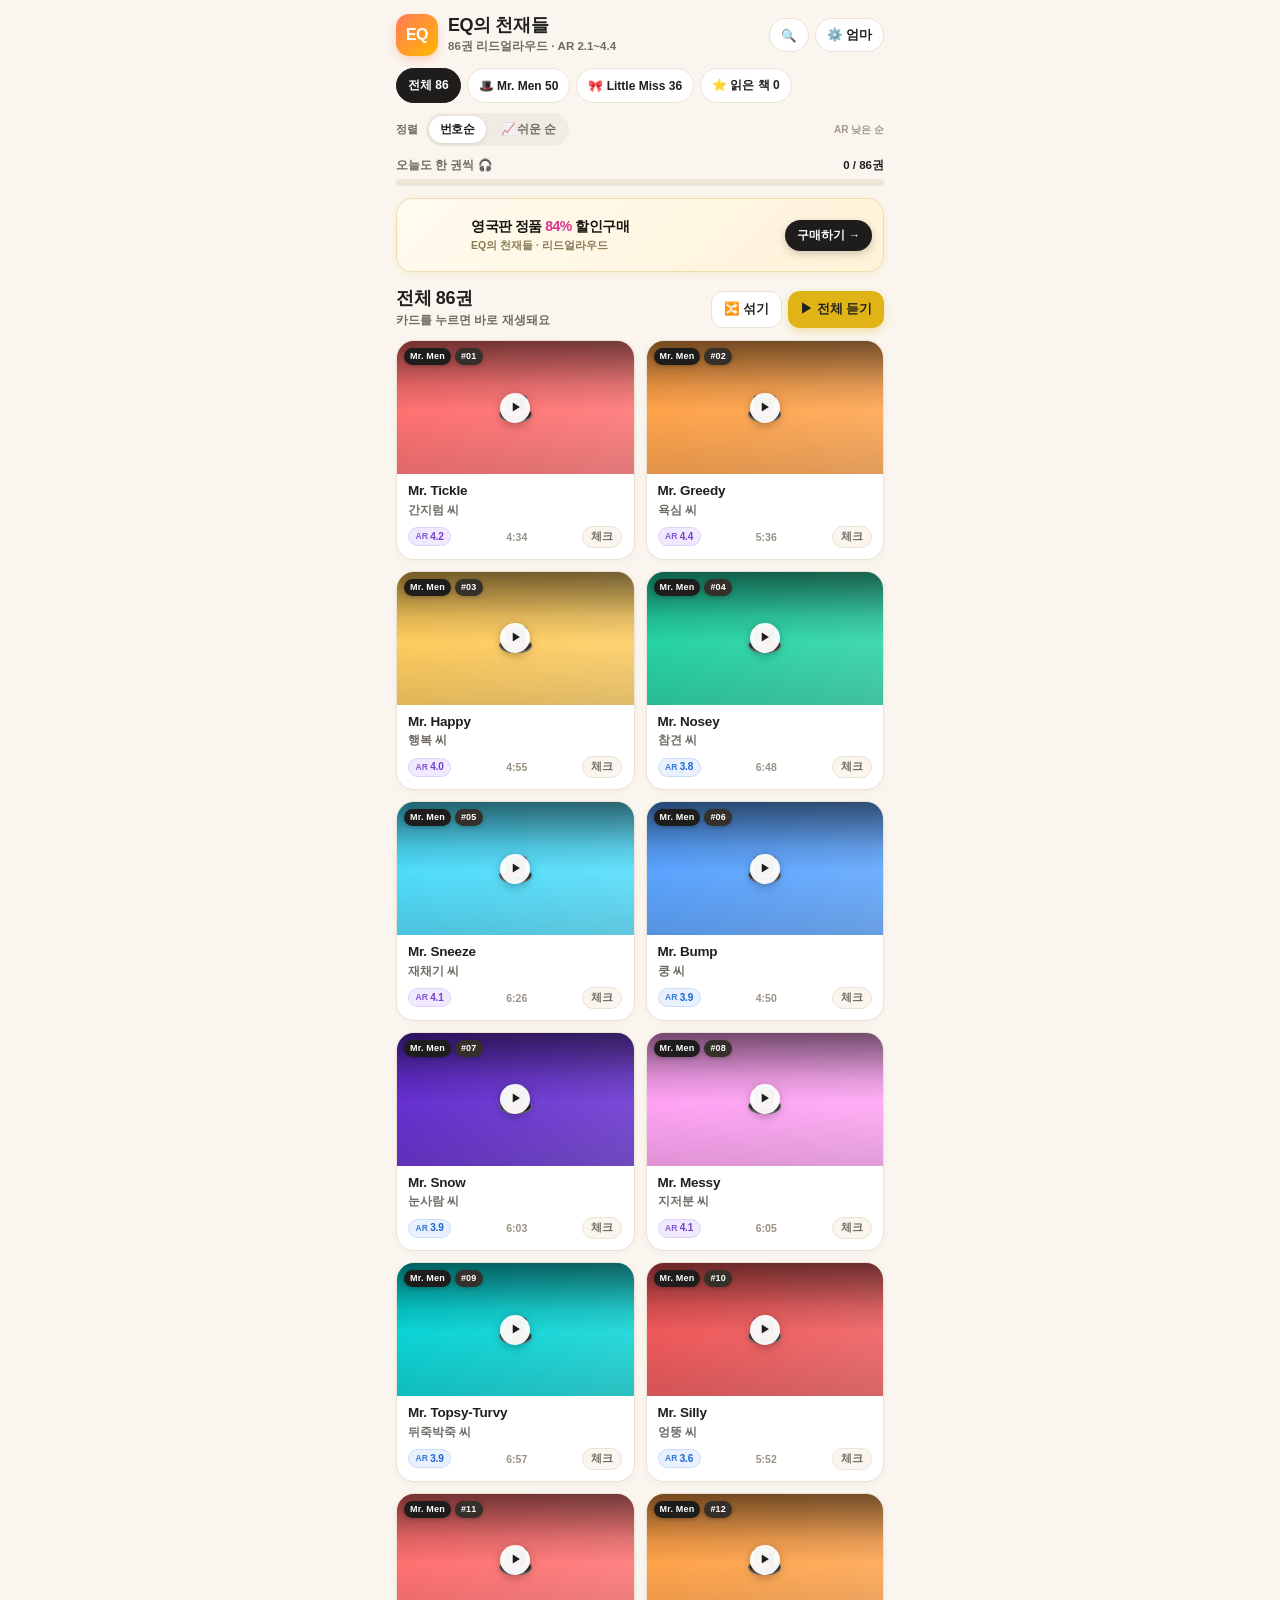
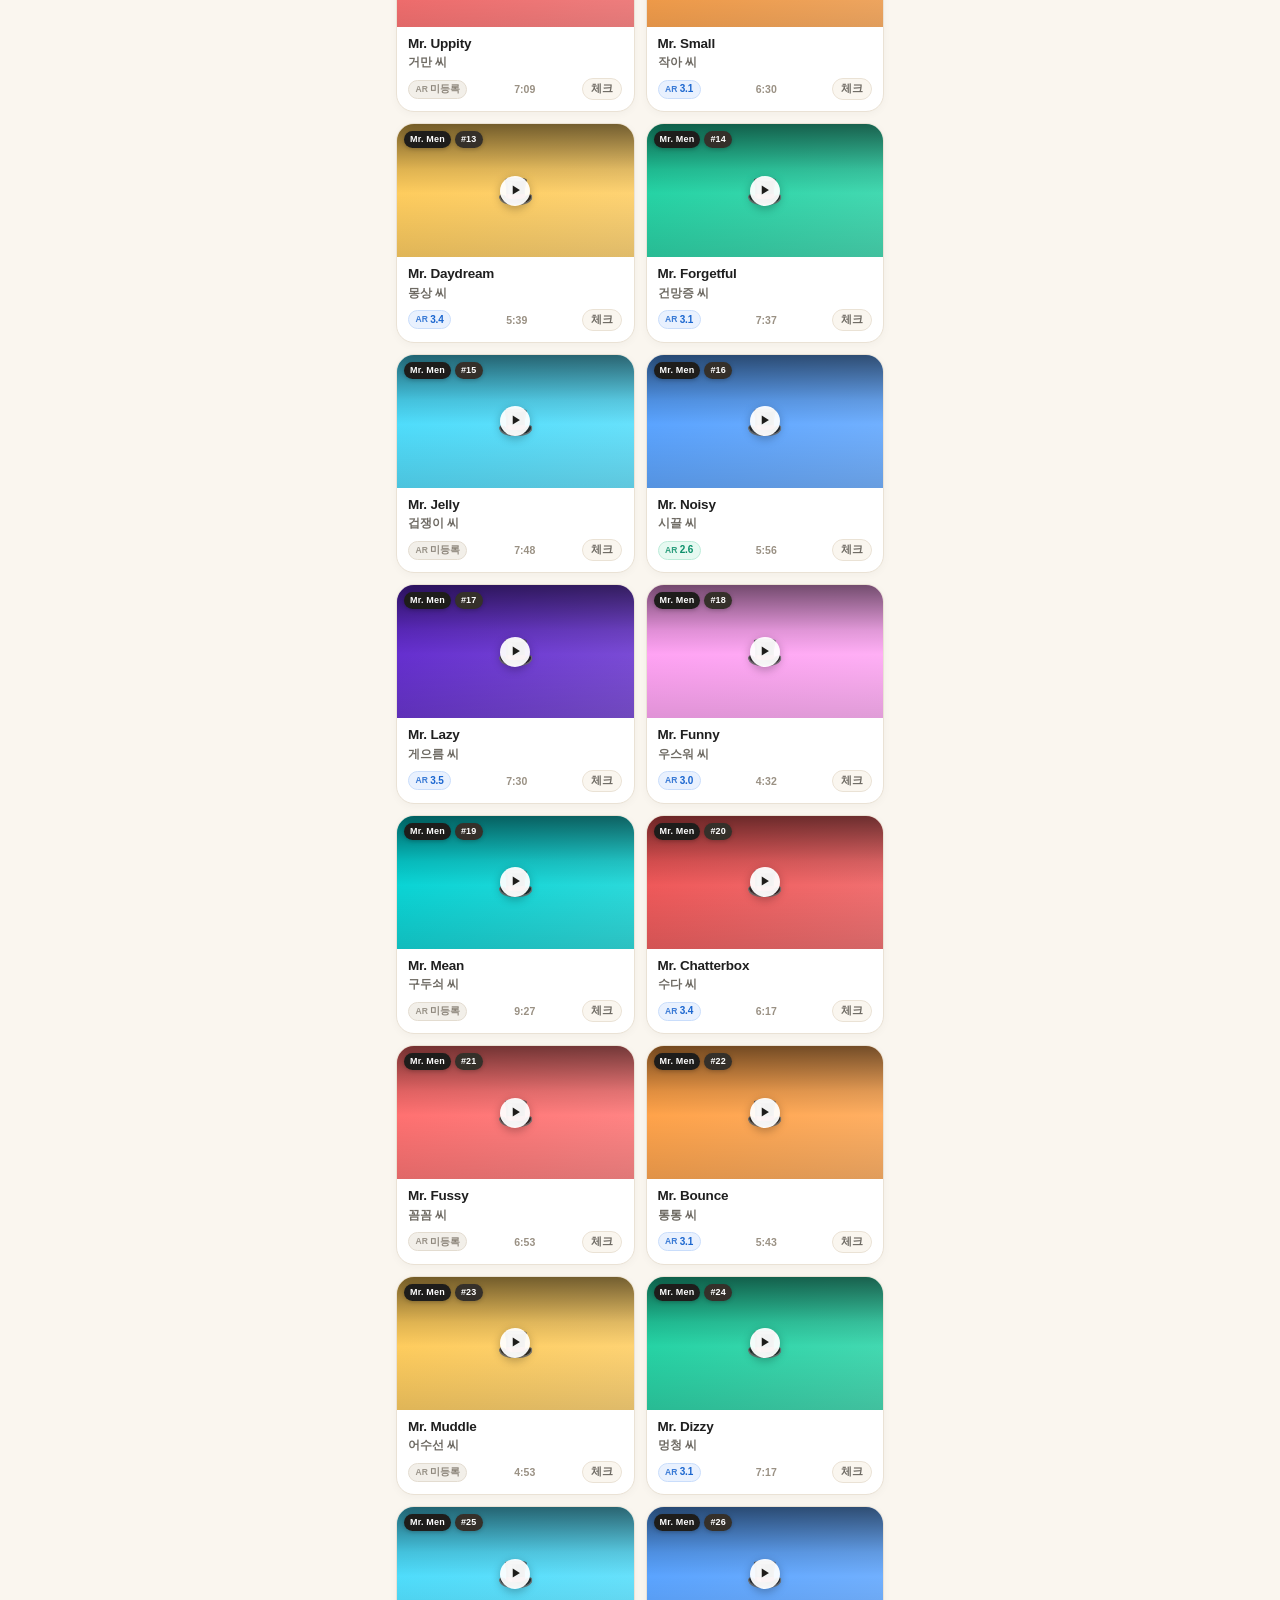
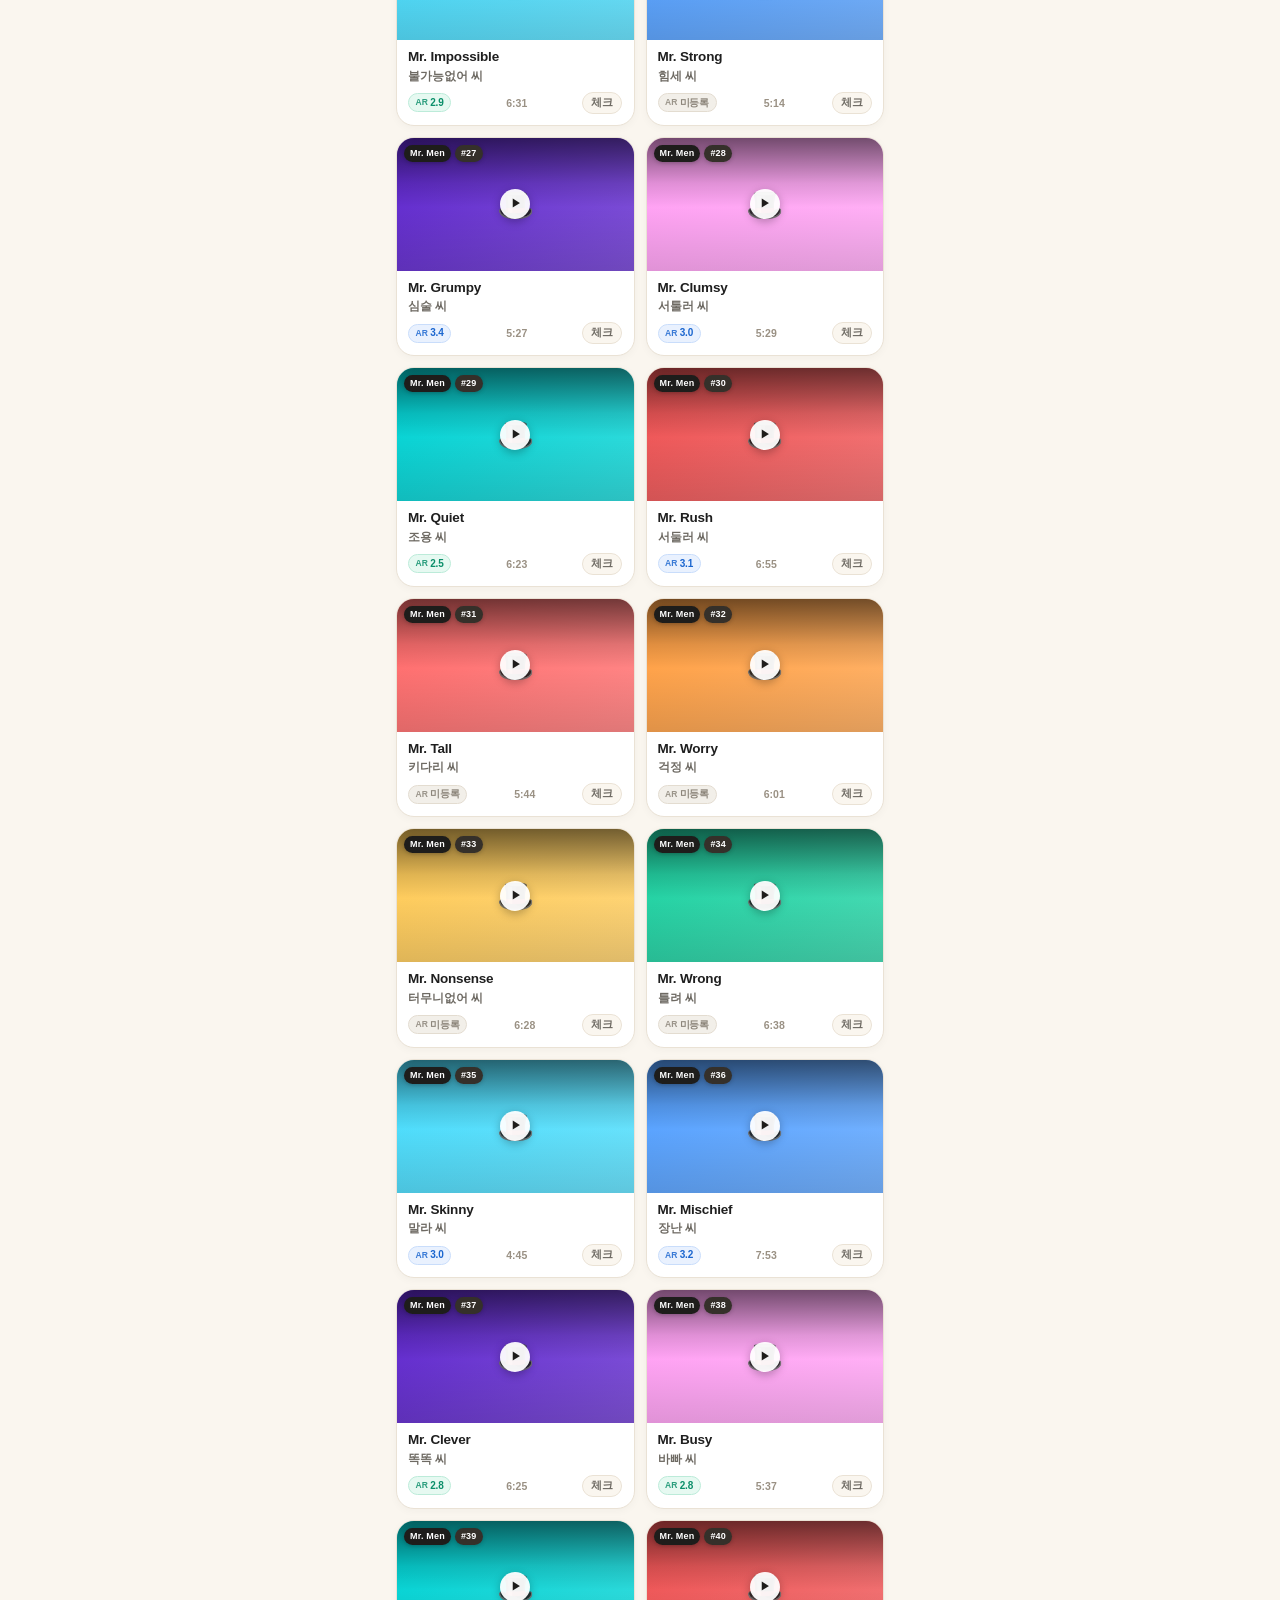
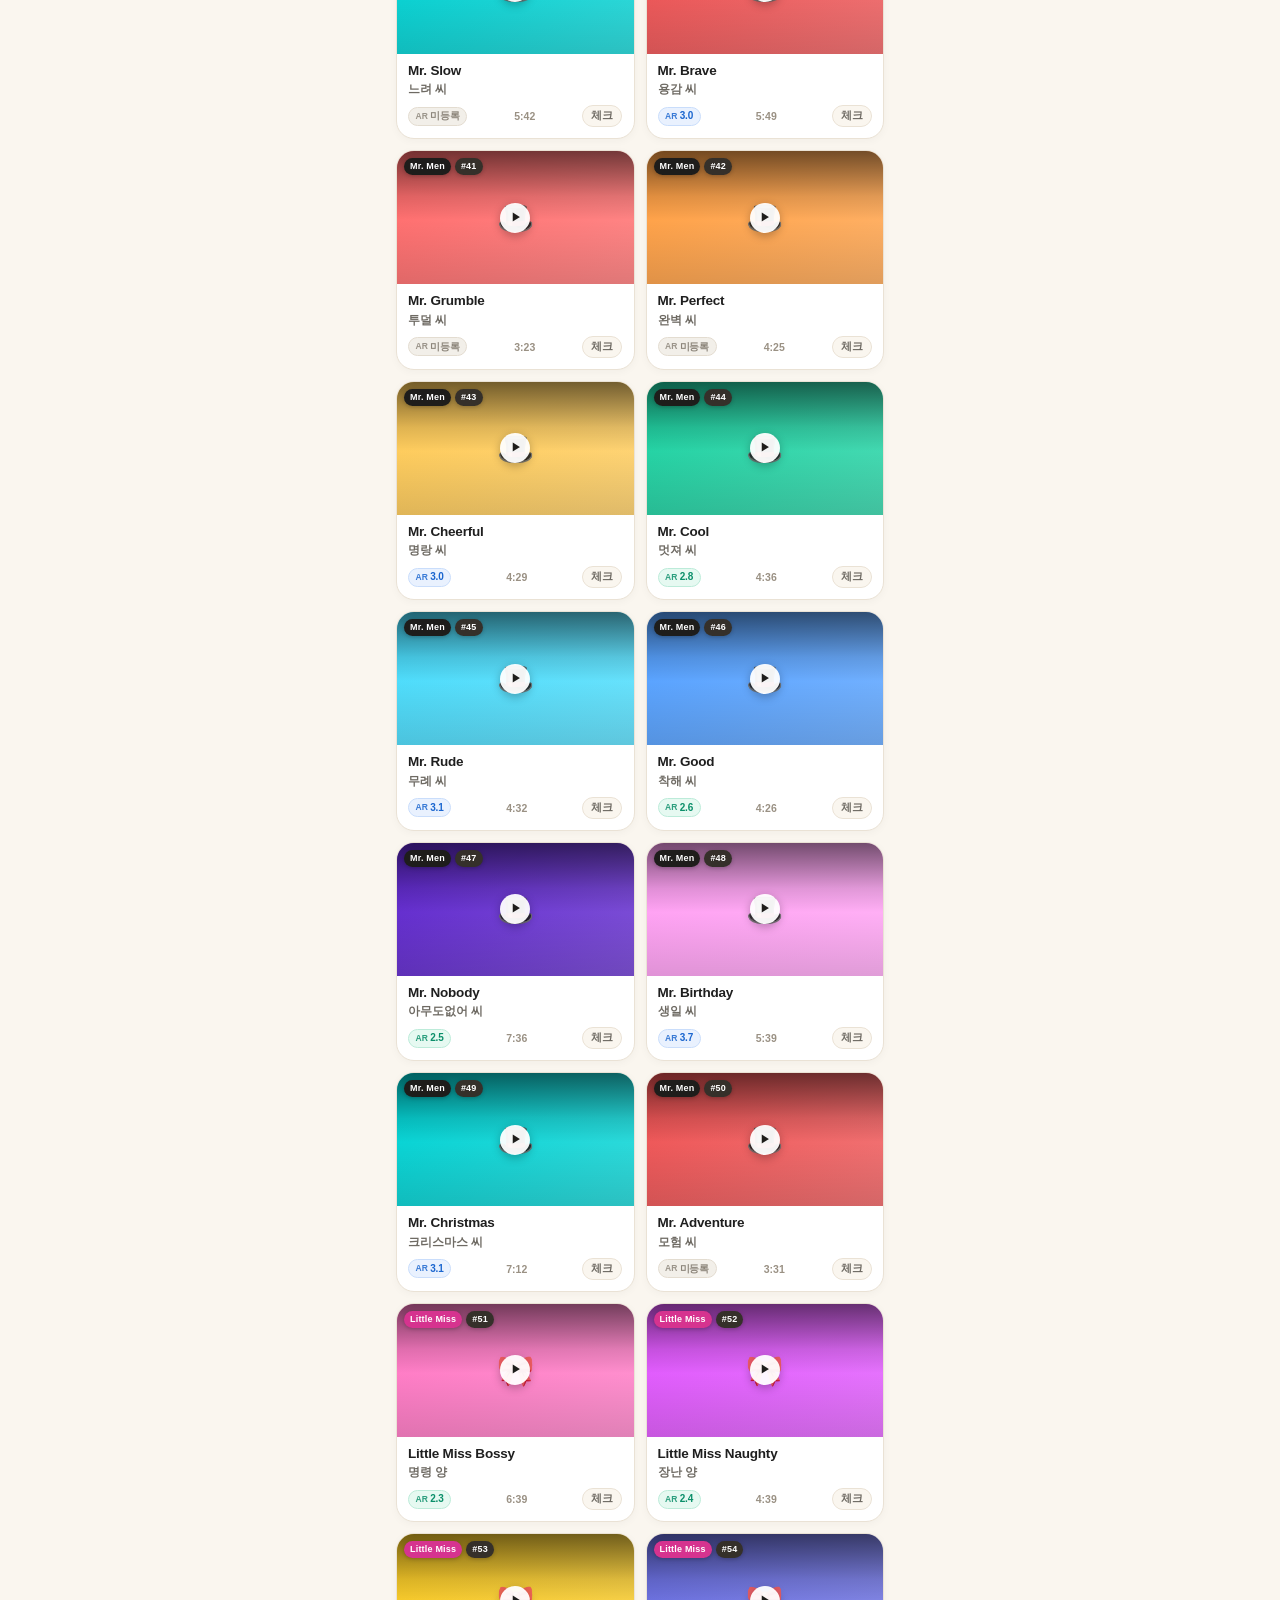
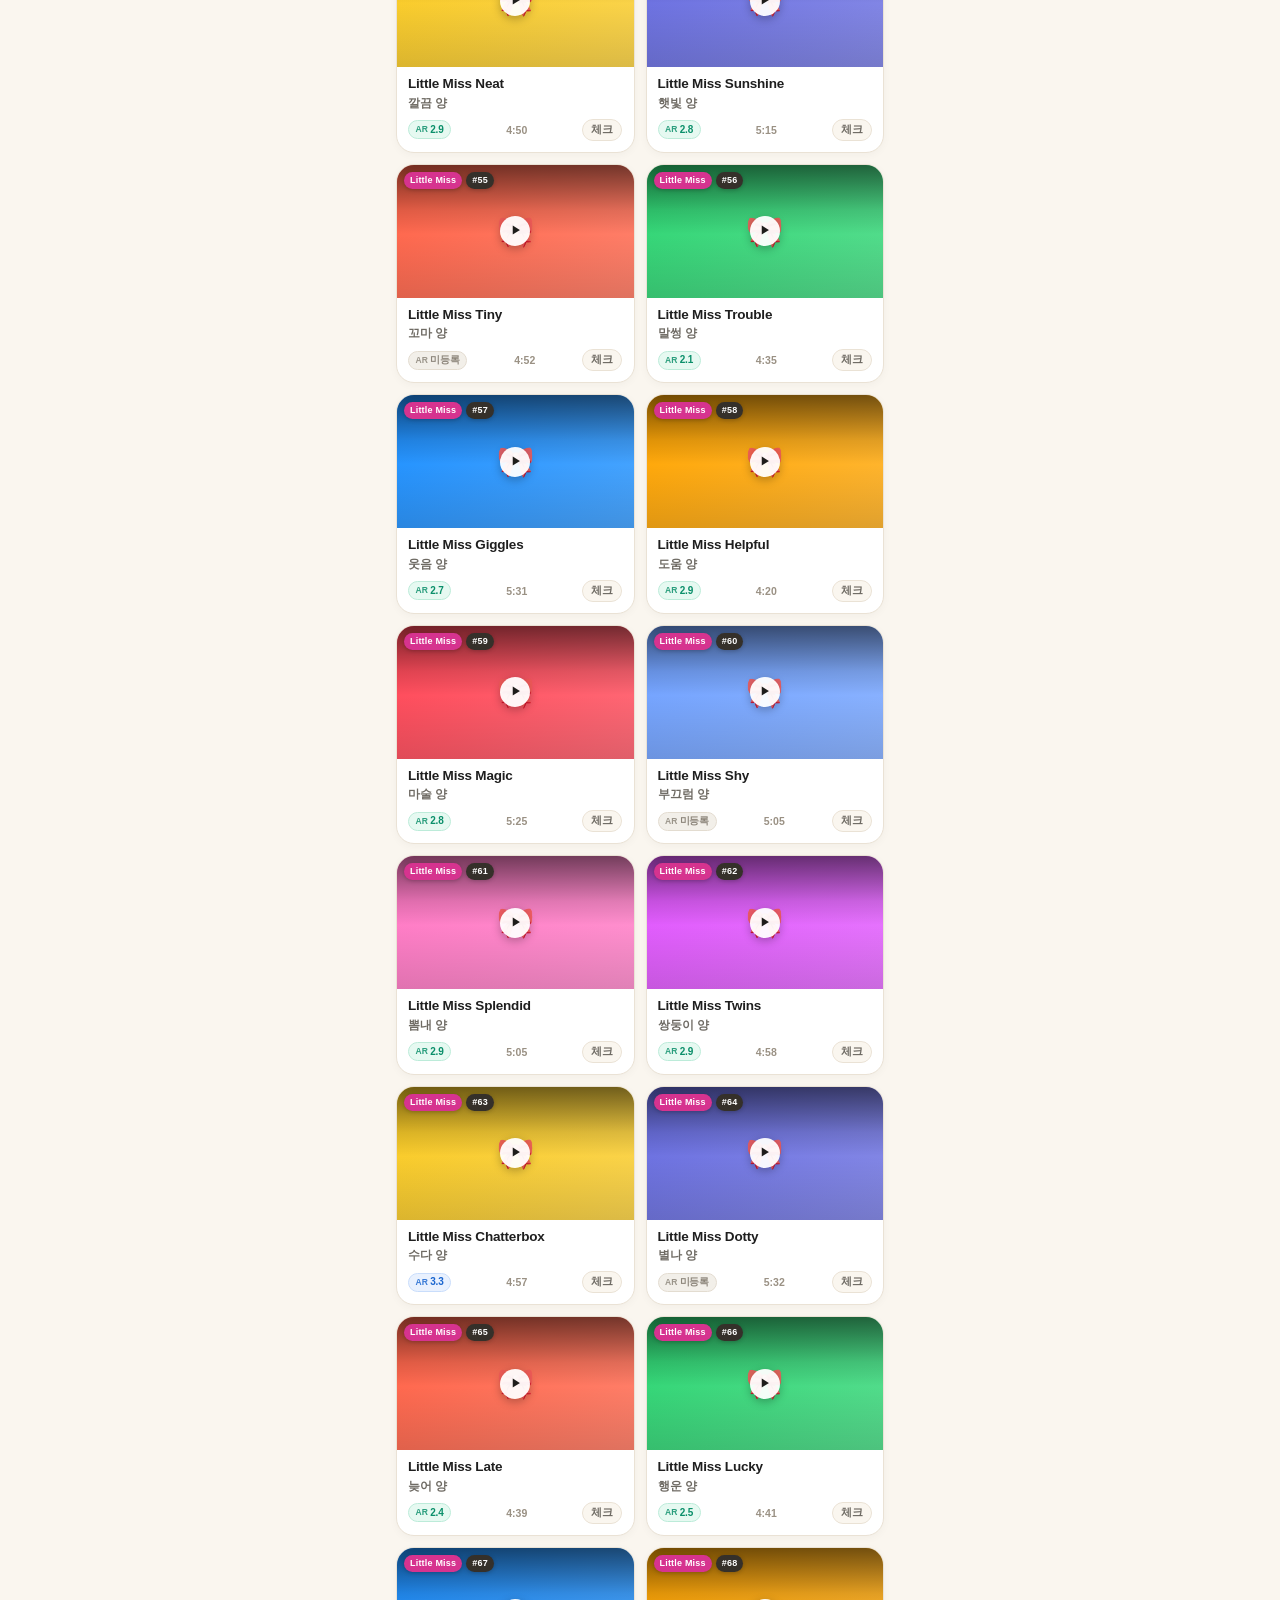
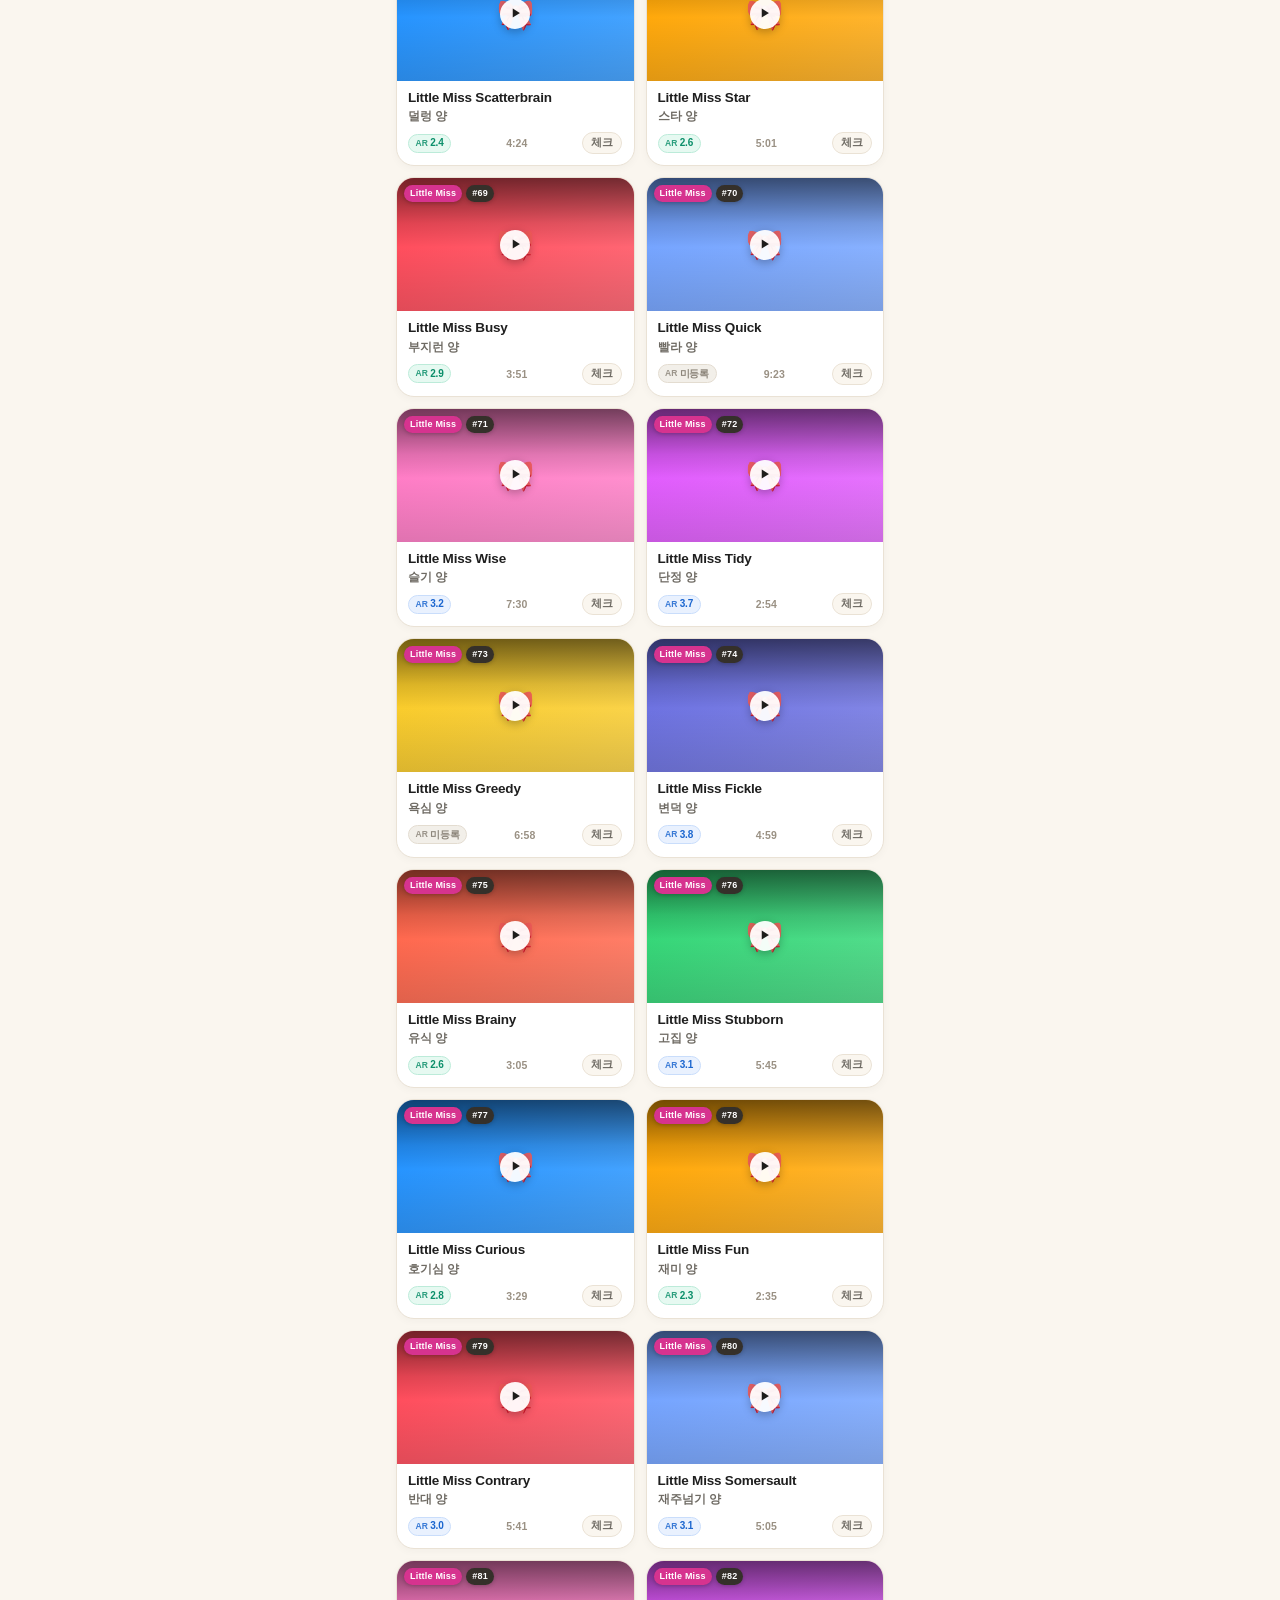
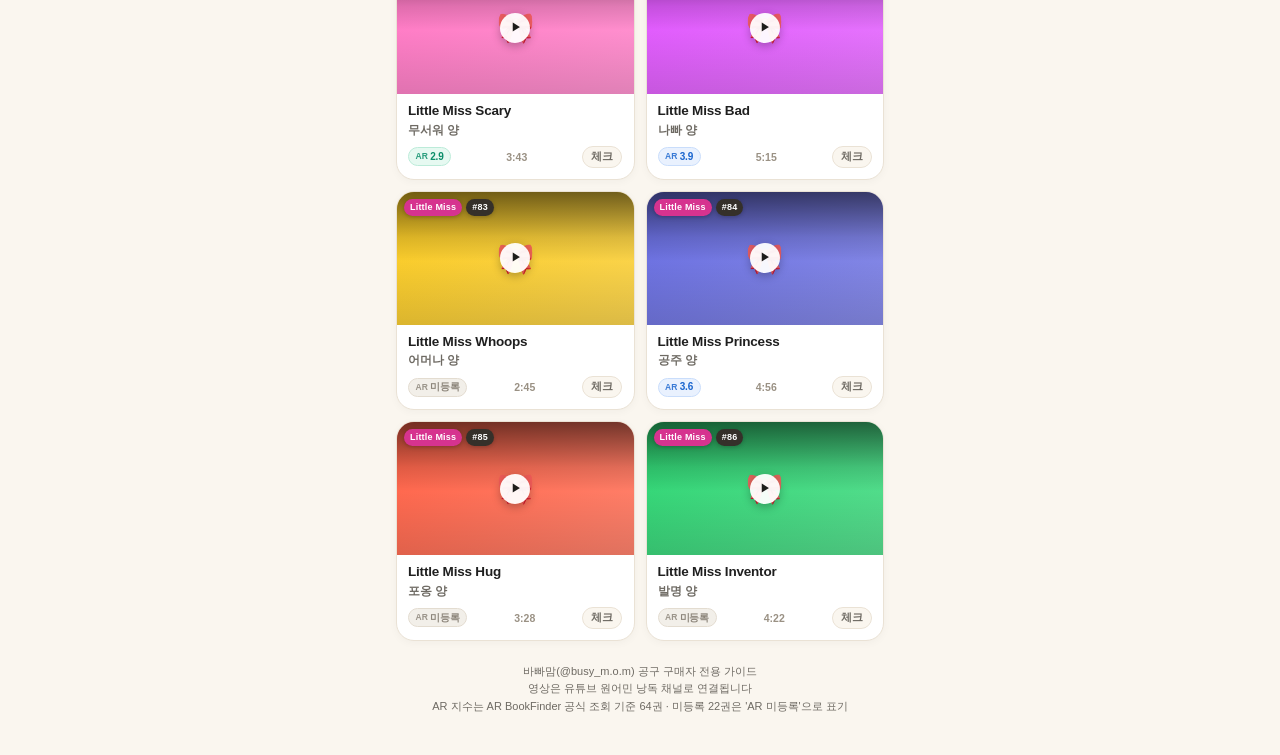
==== commit 652068d4: "feat(eq): 카드별 AR 지수 배지 + 쉬운 순(AR 낮은 순) 정렬 추가" ====
--- a/index.html
+++ b/index.html
@@ -67,6 +67,31 @@
   }
   .pill.active { background: var(--pill-active); color: #fff; border-color: var(--pill-active); }
 
+  /* ---------- sort bar ---------- */
+  .sortbar { display: flex; align-items: center; gap: 8px; margin: -2px 0 12px; }
+  .sortbar-label { font-size: 11px; font-weight: 900; color: var(--muted); flex: 0 0 auto; letter-spacing: -0.2px; }
+  .sort-seg { display: flex; gap: 4px; background: #F1ECE3; border-radius: 999px; padding: 3px; }
+  .sort-btn {
+    border: none; background: transparent; border-radius: 999px; padding: 6px 11px;
+    font-size: 11.5px; font-weight: 900; color: #6E6A63; cursor: pointer; font-family: inherit;
+    white-space: nowrap; letter-spacing: -0.3px; transition: background 0.15s ease, color 0.15s ease;
+  }
+  .sort-btn.active { background: #fff; color: #1E1D1B; box-shadow: 0 1px 4px rgba(0,0,0,0.12); }
+  .sort-note { margin-left: auto; font-size: 10px; font-weight: 800; color: #A39A8B; white-space: nowrap; }
+
+  /* ---------- AR badge ---------- */
+  .ar-badge {
+    display: inline-flex; align-items: center; gap: 2px; flex: 0 0 auto;
+    font-size: 10px; font-weight: 900; letter-spacing: -0.2px; line-height: 1;
+    padding: 3.5px 6.5px; border-radius: 999px; border: 1px solid transparent;
+    font-variant-numeric: tabular-nums;
+  }
+  .ar-badge .ar-k { font-size: 8.5px; letter-spacing: 0.2px; opacity: 0.85; }
+  .ar-badge.lv2 { background: #E6F9F1; color: #0B8F6A; border-color: #BCEBD9; }
+  .ar-badge.lv3 { background: #E9F1FE; color: #1B66CF; border-color: #C9DDFB; }
+  .ar-badge.lv4 { background: #F1EAFE; color: #7241CC; border-color: #DFD1FA; }
+  .ar-badge.lv0 { background: #F2EFE9; color: #8C857A; border-color: #E3DCD0; }
+
   /* ---------- progress ---------- */
   .progress-wrap { margin-bottom: 12px; }
   .progress-top { display: flex; align-items: baseline; justify-content: space-between; margin-bottom: 6px; }
@@ -268,7 +293,7 @@
       <div class="app-icon">EQ</div>
       <div>
         <div class="brand-title">EQ의 천재들</div>
-        <div class="brand-sub">86권 리드얼라우드</div>
+        <div class="brand-sub">86권 리드얼라우드 · AR 2.1~4.4</div>
       </div>
     </div>
     <div class="top-actions">
@@ -286,6 +311,15 @@
     <button class="pill" data-filter="mr">🎩 Mr. Men 50</button>
     <button class="pill" data-filter="miss">🎀 Little Miss 36</button>
     <button class="pill" data-filter="read">⭐ 읽은 책 <span id="readCount">0</span></button>
+  </div>
+
+  <div class="sortbar">
+    <span class="sortbar-label">정렬</span>
+    <div class="sort-seg" id="sortSeg">
+      <button class="sort-btn active" data-sort="num">번호순</button>
+      <button class="sort-btn" data-sort="ar">📈 쉬운 순</button>
+    </div>
+    <span class="sort-note" id="sortNote">AR 낮은 순</span>
   </div>
 
   <div class="progress-wrap">
@@ -318,7 +352,7 @@
 
   <div class="grid" id="grid"></div>
 
-  <p class="footer-note">바빠맘(@busy_m.o.m) 공구 구매자 전용 가이드<br />영상은 유튜브 원어민 낭독 채널로 연결됩니다</p>
+  <p class="footer-note">바빠맘(@busy_m.o.m) 공구 구매자 전용 가이드<br />영상은 유튜브 원어민 낭독 채널로 연결됩니다<br />AR 지수는 AR BookFinder 공식 조회 기준 64권 · 미등록 22권은 'AR 미등록'으로 표기</p>
 </div>
 
 <!-- 엄마 설정 -->
@@ -361,11 +395,32 @@
 <script>
   const BOOKS = [{"id":1,"num":1,"series":"mr","en":"Mr. Tickle","ko":"간지럼 씨","url":"https://www.youtube.com/results?search_query=Mr.%20Tickle%20read%20aloud","color":"#FF6B6B","videoId":"PKyZzTVG4KE","seconds":274,"channel":"StoryTimeKids","videoTitle":"Mr Tickle by Roger Hargreaves | Read aloud with Story Time Kids","thumbPos":null},{"id":2,"num":2,"series":"mr","en":"Mr. Greedy","ko":"욕심 씨","url":"https://www.youtube.com/results?search_query=Mr.%20Greedy%20read%20aloud","color":"#FF9F43","videoId":"w9xDns4g4WA","seconds":336,"channel":"StoryTimeKids","videoTitle":"Mr Greedy by Roger Hargreaves | Read aloud with Story Time Kids","thumbPos":null},{"id":3,"num":3,"series":"mr","en":"Mr. Happy","ko":"행복 씨","url":"https://www.youtube.com/results?search_query=Mr.%20Happy%20read%20aloud","color":"#FECA57","videoId":"RTqZ9OCR0Ok","seconds":295,"channel":"Books Read Aloud For Kids","videoTitle":"MR HAPPY | MR MEN book No. 3 Read Aloud Roger Hargreaves book by Books Read Aloud for Kids","thumbPos":null},{"id":4,"num":4,"series":"mr","en":"Mr. Nosey","ko":"참견 씨","url":"https://www.youtube.com/results?search_query=Mr.%20Nosey%20read%20aloud","color":"#1DD1A1","videoId":"Oa2xxUD68dU","seconds":408,"channel":"Story Time with Owl","videoTitle":"📚 MR NOSEY | MR MEN BOOK READ ALOUD FOR KIDS","thumbPos":null},{"id":5,"num":5,"series":"mr","en":"Mr. Sneeze","ko":"재채기 씨","url":"https://www.youtube.com/results?search_query=Mr.%20Sneeze%20read%20aloud","color":"#48DBFB","videoId":"BYc4EFNTfwk","seconds":386,"channel":"Storytime with Shamita","videoTitle":"Mr. Sneeze (Mr. Men and Little Miss). Read Aloud Kids Books","thumbPos":null},{"id":6,"num":6,"series":"mr","en":"Mr. Bump","ko":"쿵 씨","url":"https://www.youtube.com/results?search_query=Mr.%20Bump%20read%20aloud","color":"#54A0FF","videoId":"DCUUV6Lccd4","seconds":290,"channel":"StoryTimeKids","videoTitle":"Mr Bump by Roger Hargreaves | Read aloud","thumbPos":null},{"id":7,"num":7,"series":"mr","en":"Mr. Snow","ko":"눈사람 씨","url":"https://www.youtube.com/results?search_query=Mr.%20Snow%20read%20aloud","color":"#5F27CD","videoId":"GcrgqtpAkEA","seconds":363,"channel":"Books For Kids read aloud by Flying Dragons (Books Read Aloud for Kids)","videoTitle":"Mr Snow (Mr Men Series) by Roger Hargreaves | Books Read Aloud for Children | Audiobooks","thumbPos":null},{"id":8,"num":8,"series":"mr","en":"Mr. Messy","ko":"지저분 씨","url":"https://www.youtube.com/results?search_query=Mr.%20Messy%20read%20aloud","color":"#FF9FF3","videoId":"Ogw9NXaHRcE","seconds":365,"channel":"Books For Kids read aloud by Flying Dragons (Books Read Aloud for Kids)","videoTitle":"Mr. Messy Mr. Men book by Roger Hargreaves | Books Read Aloud for Children | Audiobooks","thumbPos":null},{"id":9,"num":9,"series":"mr","en":"Mr. Topsy-Turvy","ko":"뒤죽박죽 씨","url":"https://www.youtube.com/results?search_query=Mr.%20Topsy-Turvy%20read%20aloud","color":"#00D2D3","videoId":"SHh2UKVC5Ow","seconds":417,"channel":"Children's Story Time","videoTitle":"Mr Topsy-Turvy, story read aloud","thumbPos":"center top"},{"id":10,"num":10,"series":"mr","en":"Mr. Silly","ko":"엉뚱 씨","url":"https://www.youtube.com/results?search_query=Mr.%20Silly%20read%20aloud","color":"#EE5253","videoId":"g5RSsMHgrgY","seconds":352,"channel":"StoryTimeKids","videoTitle":"Mr Silly by Roger Hargreaves | Read aloud children story","thumbPos":null},{"id":11,"num":11,"series":"mr","en":"Mr. Uppity","ko":"거만 씨","url":"https://www.youtube.com/results?search_query=Mr.%20Uppity%20read%20aloud","color":"#FF6B6B","videoId":"Cc8cG0vmwWg","seconds":429,"channel":"Story Time with Owl","videoTitle":"🎩 MR UPPITY | MR MEN BOOK read aloud","thumbPos":null},{"id":12,"num":12,"series":"mr","en":"Mr. Small","ko":"작아 씨","url":"https://www.youtube.com/results?search_query=Mr.%20Small%20read%20aloud","color":"#FF9F43","videoId":"PAxDgGSWh_8","seconds":390,"channel":"Story Time with Kit","videoTitle":"Mr. Small 🍄 Read Aloud Kids Books","thumbPos":null},{"id":13,"num":13,"series":"mr","en":"Mr. Daydream","ko":"몽상 씨","url":"https://www.youtube.com/results?search_query=Mr.%20Daydream%20read%20aloud","color":"#FECA57","videoId":"xa4T09RNYOs","seconds":339,"channel":"Story Time with Owl","videoTitle":"📚 MR DAYDREAM | MR MEN BOOK READ ALOUD FOR KIDS","thumbPos":null},{"id":14,"num":14,"series":"mr","en":"Mr. Forgetful","ko":"건망증 씨","url":"https://www.youtube.com/results?search_query=Mr.%20Forgetful%20read%20aloud","color":"#1DD1A1","videoId":"GIM4ODHEv8o","seconds":457,"channel":"Storytime Magic Books 4 Kids","videoTitle":"Kids Books Read Aloud: Mr. Forgetful by Roger Hargreaves","thumbPos":null},{"id":15,"num":15,"series":"mr","en":"Mr. Jelly","ko":"겁쟁이 씨","url":"https://www.youtube.com/results?search_query=Mr.%20Jelly%20read%20aloud","color":"#48DBFB","videoId":"gWQt7h_Y9UM","seconds":468,"channel":"Read Aloud Books","videoTitle":"Mr. Jelly (Mr. Men #15) read aloud by Dad","thumbPos":null},{"id":16,"num":16,"series":"mr","en":"Mr. Noisy","ko":"시끌 씨","url":"https://www.youtube.com/results?search_query=Mr.%20Noisy%20read%20aloud","color":"#54A0FF","videoId":"FHYYRLr0Y_c","seconds":356,"channel":"Story Time with Owl","videoTitle":"🔊 MR NOISY | MR MEN BOOK | Kids Read Aloud Story by Roger Hargreaves","thumbPos":null},{"id":17,"num":17,"series":"mr","en":"Mr. Lazy","ko":"게으름 씨","url":"https://www.youtube.com/results?search_query=Mr.%20Lazy%20read%20aloud","color":"#5F27CD","videoId":"iLnIGkiTGGQ","seconds":450,"channel":"📚Storytime with Aussie Mum!🐨","videoTitle":"😴 Mr. Lazy Read Aloud by Aussie Mum | Relaxing Storytime 🇦🇺📚","thumbPos":null},{"id":18,"num":18,"series":"mr","en":"Mr. Funny","ko":"우스워 씨","url":"https://www.youtube.com/results?search_query=Mr.%20Funny%20read%20aloud","color":"#FF9FF3","videoId":"hsgZ39c0K-Y","seconds":272,"channel":"Story Time with Kit","videoTitle":"Mr. FUNNY 😹 Read Aloud Kids Book","thumbPos":null},{"id":19,"num":19,"series":"mr","en":"Mr. Mean","ko":"구두쇠 씨","url":"https://www.youtube.com/results?search_query=Mr.%20Mean%20read%20aloud","color":"#00D2D3","videoId":"92TOWO6Q8bI","seconds":567,"channel":"MouseyTeng","videoTitle":"Mr. Mean by Roger Hargreaves | Mr. Men Full Story Read Aloud","thumbPos":null},{"id":20,"num":20,"series":"mr","en":"Mr. Chatterbox","ko":"수다 씨","url":"https://www.youtube.com/results?search_query=Mr.%20Chatterbox%20read%20aloud","color":"#EE5253","videoId":"1m-y2MmomPw","seconds":377,"channel":"StoryTimeKids","videoTitle":"Listen and read along with Mr Chatterbox | Mr Men series by Roger Hargreaves","thumbPos":null},{"id":21,"num":21,"series":"mr","en":"Mr. Fussy","ko":"꼼꼼 씨","url":"https://www.youtube.com/results?search_query=Mr.%20Fussy%20read%20aloud","color":"#FF6B6B","videoId":"LpNPpWHJj34","seconds":413,"channel":"Books For Kids read aloud by Flying Dragons (Books Read Aloud for Kids)","videoTitle":"Mr Men - Mr Fussy by Roger Hargreaves | Books Read Aloud for Children | Audiobooks","thumbPos":null},{"id":22,"num":22,"series":"mr","en":"Mr. Bounce","ko":"통통 씨","url":"https://www.youtube.com/results?search_query=Mr.%20Bounce%20read%20aloud","color":"#FF9F43","videoId":"VjobI5GXPYA","seconds":343,"channel":"Books For Kids read aloud by Flying Dragons (Books Read Aloud for Kids)","videoTitle":"Mr Bounce (Mr Men Series) by Roger Hargreaves | Books Read Aloud for Children | Audiobooks","thumbPos":null},{"id":23,"num":23,"series":"mr","en":"Mr. Muddle","ko":"어수선 씨","url":"https://www.youtube.com/results?search_query=Mr.%20Muddle%20read%20aloud","color":"#FECA57","videoId":"Rwk9nuzUhBc","seconds":293,"channel":"Story Time with Owl","videoTitle":"😕 MR MUDDLE | MR MEN BOOK | Kids Read Aloud | Virtual Story time","thumbPos":null},{"id":24,"num":24,"series":"mr","en":"Mr. Dizzy","ko":"멍청 씨","url":"https://www.youtube.com/results?search_query=Mr.%20Dizzy%20read%20aloud","color":"#1DD1A1","videoId":"6UEjyt73nZo","seconds":437,"channel":"📚Storytime with Aussie Mum!🐨","videoTitle":"🌟 Mr. Dizzy | Read Aloud by an Aussie Mum | Mr. Men Story Time for Kids","thumbPos":null},{"id":25,"num":25,"series":"mr","en":"Mr. Impossible","ko":"불가능없어 씨","url":"https://www.youtube.com/results?search_query=Mr.%20Impossible%20read%20aloud","color":"#48DBFB","videoId":"ad-ad679wBs","seconds":391,"channel":"📚Storytime with Aussie Mum!🐨","videoTitle":"Aussie Mum Reads “Mr. Impossible” | Mr. Men Read Aloud for Kids","thumbPos":null},{"id":26,"num":26,"series":"mr","en":"Mr. Strong","ko":"힘세 씨","url":"https://www.youtube.com/results?search_query=Mr.%20Strong%20read%20aloud","color":"#54A0FF","videoId":"EOjPby--znc","seconds":314,"channel":"Story Time with Owl","videoTitle":"💪🏻 MR STRONG | MR MEN BOOK read aloud","thumbPos":null},{"id":27,"num":27,"series":"mr","en":"Mr. Grumpy","ko":"심술 씨","url":"https://www.youtube.com/results?search_query=Mr.%20Grumpy%20read%20aloud","color":"#5F27CD","videoId":"i0cfTpXXekk","seconds":327,"channel":"StoryTimeKids","videoTitle":"Mr Grumpy by Roger Hargreaves - Read Aloud!","thumbPos":null},{"id":28,"num":28,"series":"mr","en":"Mr. Clumsy","ko":"서툴러 씨","url":"https://www.youtube.com/results?search_query=Mr.%20Clumsy%20read%20aloud","color":"#FF9FF3","videoId":"X8KCJ6YtbTY","seconds":329,"channel":"Books For Kids read aloud by Flying Dragons (Books Read Aloud for Kids)","videoTitle":"Mr Clumsy (Mr Men Series) by Roger Hargreaves | Books Read Aloud for Children | Audiobooks","thumbPos":null},{"id":29,"num":29,"series":"mr","en":"Mr. Quiet","ko":"조용 씨","url":"https://www.youtube.com/results?search_query=Mr.%20Quiet%20read%20aloud","color":"#00D2D3","videoId":"YJdeGT5Qpb8","seconds":383,"channel":"Books For Kids read aloud by Flying Dragons (Books Read Aloud for Kids)","videoTitle":"Mr. Quiet Mr. Men book by Roger Hargreaves | Books Read Aloud for Children | Audiobooks","thumbPos":null},{"id":30,"num":30,"series":"mr","en":"Mr. Rush","ko":"서둘러 씨","url":"https://www.youtube.com/results?search_query=Mr.%20Rush%20read%20aloud","color":"#EE5253","videoId":"-f5h0pE-5Hc","seconds":415,"channel":"Storytime with Mr Julio!!!","videoTitle":"storytime: Mr Rush by Roger Hargreaves 😀😉","thumbPos":null},{"id":31,"num":31,"series":"mr","en":"Mr. Tall","ko":"키다리 씨","url":"https://www.youtube.com/results?search_query=Mr.%20Tall%20read%20aloud","color":"#FF6B6B","videoId":"WQ8zM9HpkJo","seconds":344,"channel":"Books For Kids read aloud by Flying Dragons (Books Read Aloud for Kids)","videoTitle":"Mr Tall (Mr Men Series) by Roger Hargreaves | Books Read Aloud for Children | Audiobooks","thumbPos":null},{"id":32,"num":32,"series":"mr","en":"Mr. Worry","ko":"걱정 씨","url":"https://www.youtube.com/results?search_query=Mr.%20Worry%20read%20aloud","color":"#FF9F43","videoId":"L76VmSopHh8","seconds":361,"channel":"Storytime Magic Books 4 Kids","videoTitle":"Kids Books Read Aloud: Mr. Worry by Roger Hargreaves","thumbPos":null},{"id":33,"num":33,"series":"mr","en":"Mr. Nonsense","ko":"터무니없어 씨","url":"https://www.youtube.com/results?search_query=Mr.%20Nonsense%20read%20aloud","color":"#FECA57","videoId":"aoDzR2Up4oI","seconds":388,"channel":"📚Storytime with Aussie Mum!🐨","videoTitle":"🎩 Mr. Nonsense Read Aloud by Aussie Mum | Fun & Silly Storytime for Kids 🇦🇺📚","thumbPos":null},{"id":34,"num":34,"series":"mr","en":"Mr. Wrong","ko":"틀려 씨","url":"https://www.youtube.com/results?search_query=Mr.%20Wrong%20read%20aloud","color":"#1DD1A1","videoId":"DQqe5xuiRjU","seconds":398,"channel":"📚Storytime with Aussie Mum!🐨","videoTitle":"🎩 Mr. Wrong Read Aloud by Aussie Mum | Hilarious Storytime from the Mr. Men Series 🇦🇺📚","thumbPos":null},{"id":35,"num":35,"series":"mr","en":"Mr. Skinny","ko":"말라 씨","url":"https://www.youtube.com/results?search_query=Mr.%20Skinny%20read%20aloud","color":"#48DBFB","videoId":"7D2vxqCPYP4","seconds":285,"channel":"Books Read Aloud For Kids","videoTitle":"🍰 MR SKINNY | MR MEN Story Read Aloud for Kids","thumbPos":null},{"id":36,"num":36,"series":"mr","en":"Mr. Mischief","ko":"장난 씨","url":"https://www.youtube.com/results?search_query=Mr.%20Mischief%20read%20aloud","color":"#54A0FF","videoId":"NJg5jYzU9V4","seconds":473,"channel":"Storytime Hullabaloo Hi","videoTitle":"Children's Books Read Aloud - Mr Mischief | By Roger Hargreaves","thumbPos":null},{"id":37,"num":37,"series":"mr","en":"Mr. Clever","ko":"똑똑 씨","url":"https://www.youtube.com/results?search_query=Mr.%20Clever%20read%20aloud","color":"#5F27CD","videoId":"O8rY0DTYhtg","seconds":385,"channel":"📚Storytime with Aussie Mum!🐨","videoTitle":"🧠 Mr. Clever Read Aloud by Aussie Mum | Fun Storytime from the Mr. Men Series 🇦🇺📚","thumbPos":null},{"id":38,"num":38,"series":"mr","en":"Mr. Busy","ko":"바빠 씨","url":"https://www.youtube.com/results?search_query=Mr.%20Busy%20read%20aloud","color":"#FF9FF3","videoId":"Awb3wri5vF0","seconds":337,"channel":"StoryTimeKids","videoTitle":"Mr Busy by Roger Hargreaves | Read aloud with Story Time Kids","thumbPos":null},{"id":39,"num":39,"series":"mr","en":"Mr. Slow","ko":"느려 씨","url":"https://www.youtube.com/results?search_query=Mr.%20Slow%20read%20aloud","color":"#00D2D3","videoId":"LjcQngJtNm8","seconds":342,"channel":"Books For Kids read aloud by Flying Dragons (Books Read Aloud for Kids)","videoTitle":"Mr Slow Mr Men book by Roger Hargreaves | Books Read Aloud for Children | Audiobooks","thumbPos":null},{"id":40,"num":40,"series":"mr","en":"Mr. Brave","ko":"용감 씨","url":"https://www.youtube.com/results?search_query=Mr.%20Brave%20read%20aloud","color":"#EE5253","videoId":"F8-5HevHHiY","seconds":349,"channel":"Read Aloud StoryTime","videoTitle":"MR. BRAVE | Roger Hargreaves | Read aloud | mrmen.com","thumbPos":null},{"id":41,"num":41,"series":"mr","en":"Mr. Grumble","ko":"투덜 씨","url":"https://www.youtube.com/results?search_query=Mr.%20Grumble%20read%20aloud","color":"#FF6B6B","videoId":"RCqnFsVwoQY","seconds":203,"channel":"Story Time with Owl","videoTitle":"📚 MR GRUMBLE | MR MEN STORY READ ALOUD | Virtual Storytime for Kids","thumbPos":null},{"id":42,"num":42,"series":"mr","en":"Mr. Perfect","ko":"완벽 씨","url":"https://www.youtube.com/results?search_query=Mr.%20Perfect%20read%20aloud","color":"#FF9F43","videoId":"gb63UbPfDus","seconds":265,"channel":"Books For Kids read aloud by Flying Dragons (Books Read Aloud for Kids)","videoTitle":"Mr Perfect (Mr Men Series) by Roger Hargreaves | Books Read Aloud for Children | Audiobooks","thumbPos":null},{"id":43,"num":43,"series":"mr","en":"Mr. Cheerful","ko":"명랑 씨","url":"https://www.youtube.com/results?search_query=Mr.%20Cheerful%20read%20aloud","color":"#FECA57","videoId":"AkiJcVwcMn4","seconds":269,"channel":"📚Storytime with Aussie Mum!🐨","videoTitle":"😊 Mr. Cheerful | Read-Aloud with an Aussie Mum | Mr. Men Storytime for Kids 📚🇦🇺","thumbPos":null},{"id":44,"num":44,"series":"mr","en":"Mr. Cool","ko":"멋져 씨","url":"https://www.youtube.com/results?search_query=Mr.%20Cool%20read%20aloud","color":"#1DD1A1","videoId":"d_VhGtMUWOU","seconds":276,"channel":"Books For Kids read aloud by Flying Dragons (Books Read Aloud for Kids)","videoTitle":"Mr. Cool Mr. Men book by Roger Hargreaves | Books Read Aloud for Children | Audiobooks","thumbPos":null},{"id":45,"num":45,"series":"mr","en":"Mr. Rude","ko":"무례 씨","url":"https://www.youtube.com/results?search_query=Mr.%20Rude%20read%20aloud","color":"#48DBFB","videoId":"whL44hLGMow","seconds":272,"channel":"Books For Kids read aloud by Flying Dragons (Books Read Aloud for Kids)","videoTitle":"Mr. Rude Mr. Men book by Roger Hargreaves | Books Read Aloud for Children | Audiobooks","thumbPos":null},{"id":46,"num":46,"series":"mr","en":"Mr. Good","ko":"착해 씨","url":"https://www.youtube.com/results?search_query=Mr.%20Good%20read%20aloud","color":"#54A0FF","videoId":"Xm3tPyxEhc0","seconds":266,"channel":"Books For Kids read aloud by Flying Dragons (Books Read Aloud for Kids)","videoTitle":"Mr Good (Mr Men Series) by Roger Hargreaves | Books Read Aloud for Children | Audiobooks","thumbPos":null},{"id":47,"num":47,"series":"mr","en":"Mr. Nobody","ko":"아무도없어 씨","url":"https://www.youtube.com/results?search_query=Mr.%20Nobody%20read%20aloud","color":"#5F27CD","videoId":"wHI1M7xws2k","seconds":456,"channel":"Books For Kids read aloud by Flying Dragons (Books Read Aloud for Kids)","videoTitle":"Mr Men - Mr Nobody by Roger Hargreaves | Books Read Aloud for Children | Audiobooks","thumbPos":null},{"id":48,"num":48,"series":"mr","en":"Mr. Birthday","ko":"생일 씨","url":"https://www.youtube.com/results?search_query=Mr.%20Birthday%20read%20aloud","color":"#FF9FF3","videoId":"XV6uXOtUAQA","seconds":339,"channel":"Books Read Aloud For Kids","videoTitle":"📚 5 Minute Bedtime Story | MR BIRTHDAY by Roger Hargreaves Read Aloud by Books Read Aloud for Kids","thumbPos":null},{"id":49,"num":49,"series":"mr","en":"Mr. Christmas","ko":"크리스마스 씨","url":"https://www.youtube.com/results?search_query=Mr.%20Christmas%20read%20aloud","color":"#00D2D3","videoId":"KiAPRZ_NyG8","seconds":432,"channel":"StoryTimeKids","videoTitle":"Mr 🎅 Christmas 🎄 by Roger Hargreaves | Read aloud 📖✨ with Story Time Kids","thumbPos":null},{"id":50,"num":50,"series":"mr","en":"Mr. Adventure","ko":"모험 씨","url":"https://www.youtube.com/results?search_query=Mr.%20Adventure%20read%20aloud","color":"#EE5253","videoId":"_pchZ_gsXx4","seconds":211,"channel":"Books For Kids read aloud by Flying Dragons (Books Read Aloud for Kids)","videoTitle":"Mr Adventure (Mr Men Series) by Roger Hargreaves | Books Read Aloud for Children | Audiobooks","thumbPos":null},{"id":51,"num":1,"series":"miss","en":"Little Miss Bossy","ko":"명령 양","url":"https://www.youtube.com/results?search_query=Little%20Miss%20Bossy%20read%20aloud","color":"#FF78C4","videoId":"Wm0XrRmX6gM","seconds":399,"channel":"Storytime Magic Books 4 Kids","videoTitle":"Kids Books Read Aloud: Little Miss Bossy by Roger Hargreaves","thumbPos":null},{"id":52,"num":2,"series":"miss","en":"Little Miss Naughty","ko":"장난 양","url":"https://www.youtube.com/results?search_query=Little%20Miss%20Naughty%20read%20aloud","color":"#E056FD","videoId":"Qe0UdNC3EpE","seconds":279,"channel":"Books Read Aloud For Kids","videoTitle":"Kids Bedtime Story | LITTLE MISS NAUGHTY Read Aloud by Books Read Aloud for Kids","thumbPos":null},{"id":53,"num":3,"series":"miss","en":"Little Miss Neat","ko":"깔끔 양","url":"https://www.youtube.com/results?search_query=Little%20Miss%20Neat%20read%20aloud","color":"#F9CA24","videoId":"Mcfk0XgUY1A","seconds":290,"channel":"StoryTimeKids","videoTitle":"Little Miss Neat by Roger Hargreaves | Read aloud with Story Time Kids","thumbPos":null},{"id":54,"num":4,"series":"miss","en":"Little Miss Sunshine","ko":"햇빛 양","url":"https://www.youtube.com/results?search_query=Little%20Miss%20Sunshine%20read%20aloud","color":"#686DE0","videoId":"oFj-vcRi9JY","seconds":315,"channel":"Books Read Aloud For Kids","videoTitle":"StoryTime | LITTLE MISS SUNSHINE Read Aloud by Books Read Aloud for Kids","thumbPos":null},{"id":55,"num":5,"series":"miss","en":"Little Miss Tiny","ko":"꼬마 양","url":"https://www.youtube.com/results?search_query=Little%20Miss%20Tiny%20read%20aloud","color":"#FF6348","videoId":"sUYvIAgxyCo","seconds":292,"channel":"Books Read Aloud For Kids","videoTitle":"Story Time | LITTLE MISS TINY Read Aloud by Books Read Aloud for Kids","thumbPos":null},{"id":56,"num":6,"series":"miss","en":"Little Miss Trouble","ko":"말썽 양","url":"https://www.youtube.com/results?search_query=Little%20Miss%20Trouble%20read%20aloud","color":"#2ED573","videoId":"hu0gf4_wXz4","seconds":275,"channel":"Books Read Aloud For Kids","videoTitle":"Read Along Story | LITTLE MISS TROUBLE Read Aloud by Books Read Aloud for Kids","thumbPos":null},{"id":57,"num":7,"series":"miss","en":"Little Miss Giggles","ko":"웃음 양","url":"https://www.youtube.com/results?search_query=Little%20Miss%20Giggles%20read%20aloud","color":"#1E90FF","videoId":"MILExdW__kY","seconds":331,"channel":"Books Read Aloud For Kids","videoTitle":"Read Along Story | LITTLE MISS GIGGLES Read Aloud by Books Read Aloud for Kids","thumbPos":null},{"id":58,"num":8,"series":"miss","en":"Little Miss Helpful","ko":"도움 양","url":"https://www.youtube.com/results?search_query=Little%20Miss%20Helpful%20read%20aloud","color":"#FFA502","videoId":"L6f_x4N7PYg","seconds":260,"channel":"Books Read Aloud For Kids","videoTitle":"Kids Bedtime Story | LITTLE MISS HELPFUL Read Aloud by Books Read Aloud for Kids","thumbPos":null},{"id":59,"num":9,"series":"miss","en":"Little Miss Magic","ko":"마술 양","url":"https://www.youtube.com/results?search_query=Little%20Miss%20Magic%20read%20aloud","color":"#FF4757","videoId":"XANVhj2dmkU","seconds":325,"channel":"Books Read Aloud For Kids","videoTitle":"Story Time | LITTLE MISS Magic by Roger Hargreaves Read Aloud by Books Read Aloud for Kids","thumbPos":null},{"id":60,"num":10,"series":"miss","en":"Little Miss Shy","ko":"부끄럼 양","url":"https://www.youtube.com/results?search_query=Little%20Miss%20Shy%20read%20aloud","color":"#70A1FF","videoId":"AyChkAUUWOk","seconds":305,"channel":"Books Read Aloud For Kids","videoTitle":"5 Minute Bedtime Story | LITTLE MISS Shy by Roger Hargreaves Read Aloud by Books Read Aloud for Kids","thumbPos":null},{"id":61,"num":11,"series":"miss","en":"Little Miss Splendid","ko":"뽐내 양","url":"https://www.youtube.com/results?search_query=Little%20Miss%20Splendid%20read%20aloud","color":"#FF78C4","videoId":"_l_CzJJayA4","seconds":305,"channel":"Books Read Aloud For Kids","videoTitle":"5 Minute Bed Time Story | LITTLE MISS SPLENDID Read Aloud by Books Read Aloud for Kids","thumbPos":null},{"id":62,"num":12,"series":"miss","en":"Little Miss Twins","ko":"쌍둥이 양","url":"https://www.youtube.com/results?search_query=Little%20Miss%20Twins%20read%20aloud","color":"#E056FD","videoId":"FMxP8KtI1BU","seconds":298,"channel":"Books Read Aloud For Kids","videoTitle":"5 Minute Bed Time Story | LITTLE MISS TWINS Read Aloud by Books Read Aloud for Kids","thumbPos":null},{"id":63,"num":13,"series":"miss","en":"Little Miss Chatterbox","ko":"수다 양","url":"https://www.youtube.com/results?search_query=Little%20Miss%20Chatterbox%20read%20aloud","color":"#F9CA24","videoId":"83br0BP3VSo","seconds":297,"channel":"Books Read Aloud For Kids","videoTitle":"5 Minute Bed Time Story | LITTLE MISS CHATTERBOX Read Aloud by Books Read Aloud for Kids","thumbPos":null},{"id":64,"num":14,"series":"miss","en":"Little Miss Dotty","ko":"별나 양","url":"https://www.youtube.com/results?search_query=Little%20Miss%20Dotty%20read%20aloud","color":"#686DE0","videoId":"lSWgPWJOTDY","seconds":332,"channel":"Books Read Aloud For Kids","videoTitle":"Story Time Online | LITTLE MISS DOTTY Read Aloud by Books Read Aloud for Kids","thumbPos":null},{"id":65,"num":15,"series":"miss","en":"Little Miss Late","ko":"늦어 양","url":"https://www.youtube.com/results?search_query=Little%20Miss%20Late%20read%20aloud","color":"#FF6348","videoId":"uFgWYdn23Yc","seconds":279,"channel":"StoryTimeKids","videoTitle":"Listen and read along with LITTLE MISS LATE by Roger Hargreaves","thumbPos":null},{"id":66,"num":16,"series":"miss","en":"Little Miss Lucky","ko":"행운 양","url":"https://www.youtube.com/results?search_query=Little%20Miss%20Lucky%20read%20aloud","color":"#2ED573","videoId":"gIozHxV05x4","seconds":281,"channel":"StoryTimeKids","videoTitle":"Little Miss Lucky by Roger Hargreaves | Read aloud with Story Time Kids","thumbPos":null},{"id":67,"num":17,"series":"miss","en":"Little Miss Scatterbrain","ko":"덜렁 양","url":"https://www.youtube.com/results?search_query=Little%20Miss%20Scatterbrain%20read%20aloud","color":"#1E90FF","videoId":"RBdzxGq0Mqg","seconds":264,"channel":"Childrens Story Time","videoTitle":"Little Miss Scatterbrain - Read Aloud Stories Kids Childrens Bedtime Story - Mr Men English","thumbPos":null},{"id":68,"num":18,"series":"miss","en":"Little Miss Star","ko":"스타 양","url":"https://www.youtube.com/results?search_query=Little%20Miss%20Star%20read%20aloud","color":"#FFA502","videoId":"yCosDfJ2gwU","seconds":301,"channel":"StoryTimeKids","videoTitle":"Do you want to be famous like Little Miss Star? Listen and read along to this classic story!","thumbPos":null},{"id":69,"num":19,"series":"miss","en":"Little Miss Busy","ko":"부지런 양","url":"https://www.youtube.com/results?search_query=Little%20Miss%20Busy%20read%20aloud","color":"#FF4757","videoId":"Wq3ql_8JIFM","seconds":231,"channel":"StoryTimeKids","videoTitle":"Little Miss Busy by Roger Hargreaves | Read aloud with Story Time Kids","thumbPos":null},{"id":70,"num":20,"series":"miss","en":"Little Miss Quick","ko":"빨라 양","url":"https://www.youtube.com/results?search_query=Little%20Miss%20Quick%20read%20aloud","color":"#70A1FF","videoId":"7AZXJLgBbgo","seconds":563,"channel":"Storytime With Frozendoll","videoTitle":"Little Miss Quick -  Read out Aloud with Frozendoll -  Storytime","thumbPos":null},{"id":71,"num":21,"series":"miss","en":"Little Miss Wise","ko":"슬기 양","url":"https://www.youtube.com/results?search_query=Little%20Miss%20Wise%20read%20aloud","color":"#FF78C4","videoId":"pg-w9dhAwHc","seconds":450,"channel":"Mr. Majid ","videoTitle":"LITTLE MISS WISE. Mr Men Little Miss Read Aloud Read Along.","thumbPos":"center top"},{"id":72,"num":22,"series":"miss","en":"Little Miss Tidy","ko":"단정 양","url":"https://www.youtube.com/results?search_query=Little%20Miss%20Tidy%20read%20aloud","color":"#E056FD","videoId":"Cb8QpanCB44","seconds":174,"channel":"StoryTimeKids","videoTitle":"Little Miss Tidy by Roger Hargreaves | Read aloud with Story Time Kids","thumbPos":null},{"id":73,"num":23,"series":"miss","en":"Little Miss Greedy","ko":"욕심 양","url":"https://www.youtube.com/results?search_query=Little%20Miss%20Greedy%20read%20aloud","color":"#F9CA24","videoId":"zjZUMnmzzrc","seconds":418,"channel":"Storytime Magic Books 4 Kids","videoTitle":"Kids Books Read Aloud: Little Miss Greedy by Roger Hargreaves","thumbPos":null},{"id":74,"num":24,"series":"miss","en":"Little Miss Fickle","ko":"변덕 양","url":"https://www.youtube.com/results?search_query=Little%20Miss%20Fickle%20read%20aloud","color":"#686DE0","videoId":"rnHggZgDLgM","seconds":299,"channel":"StoryTimeKids","videoTitle":"Little Miss Fickle by Roger Hargreaves | Read aloud with Story Time Kids","thumbPos":null},{"id":75,"num":25,"series":"miss","en":"Little Miss Brainy","ko":"유식 양","url":"https://www.youtube.com/results?search_query=Little%20Miss%20Brainy%20read%20aloud","color":"#FF6348","videoId":"pw_GwrN3WtM","seconds":185,"channel":"StoryTimeKids","videoTitle":"Little Miss Brainy by Roger Hargreaves | Read aloud with Story Time Kids","thumbPos":null},{"id":76,"num":26,"series":"miss","en":"Little Miss Stubborn","ko":"고집 양","url":"https://www.youtube.com/results?search_query=Little%20Miss%20Stubborn%20read%20aloud","color":"#2ED573","videoId":"FVpm49wzJL4","seconds":345,"channel":"Storytime Magic Books 4 Kids","videoTitle":"Kids Books Read Aloud: Little Miss Stubborn by Roger Hargreaves","thumbPos":null},{"id":77,"num":27,"series":"miss","en":"Little Miss Curious","ko":"호기심 양","url":"https://www.youtube.com/results?search_query=Little%20Miss%20Curious%20read%20aloud","color":"#1E90FF","videoId":"AaneZMvnbT0","seconds":209,"channel":"StoryTimeKids","videoTitle":"Little Miss Curious by Roger Hargreaves | Read aloud with Story Time Kids","thumbPos":null},{"id":78,"num":28,"series":"miss","en":"Little Miss Fun","ko":"재미 양","url":"https://www.youtube.com/results?search_query=Little%20Miss%20Fun%20read%20aloud","color":"#FFA502","videoId":"FdCQcJ_2Mu4","seconds":155,"channel":"StoryTimeKids","videoTitle":"Little Miss Fun by Roger Hargreaves | Read aloud with Story Time Kids","thumbPos":null},{"id":79,"num":29,"series":"miss","en":"Little Miss Contrary","ko":"반대 양","url":"https://www.youtube.com/results?search_query=Little%20Miss%20Contrary%20read%20aloud","color":"#FF4757","videoId":"NgzehJmIpoA","seconds":341,"channel":"Story Time Pals","videoTitle":"LITTLE MISS CONTRARY by Roger Hargreaves | Story Time Pals | Kids Books Read Aloud","thumbPos":null},{"id":80,"num":30,"series":"miss","en":"Little Miss Somersault","ko":"재주넘기 양","url":"https://www.youtube.com/results?search_query=Little%20Miss%20Somersault%20read%20aloud","color":"#70A1FF","videoId":"oIFFp2oTeOU","seconds":305,"channel":"📚Storytime with Aussie Mum!🐨","videoTitle":"🤸‍♀️ Little Miss Somersault | Read-Aloud with an Aussie Mum | Energetic Storytime for Kids 🇦🇺📚","thumbPos":null},{"id":81,"num":31,"series":"miss","en":"Little Miss Scary","ko":"무서워 양","url":"https://www.youtube.com/results?search_query=Little%20Miss%20Scary%20read%20aloud","color":"#FF78C4","videoId":"9grzvG2cHF0","seconds":223,"channel":"Storytime Hullabaloo Hi","videoTitle":"Children's Books Read Aloud - Little Miss Scary. Roger Hargreaves","thumbPos":null},{"id":82,"num":32,"series":"miss","en":"Little Miss Bad","ko":"나빠 양","url":"https://www.youtube.com/results?search_query=Little%20Miss%20Bad%20read%20aloud","color":"#E056FD","videoId":"u7bKZK8QJKA","seconds":315,"channel":"Storytime Hullabaloo Hi","videoTitle":"Children's Books Read Aloud - Little Miss Bad | By Adam Hargreaves","thumbPos":null},{"id":83,"num":33,"series":"miss","en":"Little Miss Whoops","ko":"어머나 양","url":"https://www.youtube.com/results?search_query=Little%20Miss%20Whoops%20read%20aloud","color":"#F9CA24","videoId":"91XY7JTprJQ","seconds":165,"channel":"StoryTimeKids","videoTitle":"Little Miss Whoops by Roger Hargreaves | Read aloud with Story Time Kids","thumbPos":null},{"id":84,"num":34,"series":"miss","en":"Little Miss Princess","ko":"공주 양","url":"https://www.youtube.com/results?search_query=Little%20Miss%20Princess%20read%20aloud","color":"#686DE0","videoId":"e3gypIc7CkI","seconds":296,"channel":"Books Read Aloud For Kids","videoTitle":"👑 LITTLE MISS PRINCESS read Aloud by Books Read Aloud for Kids","thumbPos":null},{"id":85,"num":35,"series":"miss","en":"Little Miss Hug","ko":"포옹 양","url":"https://www.youtube.com/results?search_query=Little%20Miss%20Hug%20read%20aloud","color":"#FF6348","videoId":"0pBiugja9Zs","seconds":208,"channel":"StoryTimeKids","videoTitle":"Little Miss Hug by Roger Hargreaves | Read aloud with Story Time Kids","thumbPos":null},{"id":86,"num":36,"series":"miss","en":"Little Miss Inventor","ko":"발명 양","url":"https://www.youtube.com/results?search_query=Little%20Miss%20Inventor%20read%20aloud","color":"#2ED573","videoId":"6llj0Zruce8","seconds":262,"channel":"Storytime Hullabaloo Hi","videoTitle":"Children's Books Read Aloud - Little Miss Inventor | By Adam Hargreaves","thumbPos":null}];
 
+  /* AR 지수 (AR BookFinder 공식 조회, 확인된 64권 / 미등록 22권 -> null) */
+  const AR_MAP = {
+    "mr-1": 4.2, "mr-2": 4.4, "mr-3": 4.0, "mr-4": 3.8, "mr-5": 4.1, "mr-6": 3.9,
+    "mr-7": 3.9, "mr-8": 4.1, "mr-9": 3.9, "mr-10": 3.6, "mr-11": null, "mr-12": 3.1,
+    "mr-13": 3.4, "mr-14": 3.1, "mr-15": null, "mr-16": 2.6, "mr-17": 3.5, "mr-18": 3.0,
+    "mr-19": null, "mr-20": 3.4, "mr-21": null, "mr-22": 3.1, "mr-23": null, "mr-24": 3.1,
+    "mr-25": 2.9, "mr-26": null, "mr-27": 3.4, "mr-28": 3.0, "mr-29": 2.5, "mr-30": 3.1,
+    "mr-31": null, "mr-32": null, "mr-33": null, "mr-34": null, "mr-35": 3.0, "mr-36": 3.2,
+    "mr-37": 2.8, "mr-38": 2.8, "mr-39": null, "mr-40": 3.0, "mr-41": null, "mr-42": null,
+    "mr-43": 3.0, "mr-44": 2.8, "mr-45": 3.1, "mr-46": 2.6, "mr-47": 2.5, "mr-48": 3.7,
+    "mr-49": 3.1, "mr-50": null, "miss-1": 2.3, "miss-2": 2.4, "miss-3": 2.9, "miss-4": 2.8,
+    "miss-5": null, "miss-6": 2.1, "miss-7": 2.7, "miss-8": 2.9, "miss-9": 2.8, "miss-10": null,
+    "miss-11": 2.9, "miss-12": 2.9, "miss-13": 3.3, "miss-14": null, "miss-15": 2.4, "miss-16": 2.5,
+    "miss-17": 2.4, "miss-18": 2.6, "miss-19": 2.9, "miss-20": null, "miss-21": 3.2, "miss-22": 3.7,
+    "miss-23": null, "miss-24": 3.8, "miss-25": 2.6, "miss-26": 3.1, "miss-27": 2.8, "miss-28": 2.3,
+    "miss-29": 3.0, "miss-30": 3.1, "miss-31": 2.9, "miss-32": 3.9, "miss-33": null, "miss-34": 3.6,
+    "miss-35": null, "miss-36": null
+  };
+  const AR_TOTAL = { confirmed: 64, missing: 22 };
+
   const SERIES_LABEL = { mr: 'Mr. Men', miss: 'Little Miss' };
   const SERIES_EMOJI = { mr: '🎩', miss: '🎀' };
 
   let currentFilter = 'all';
   let searchQuery = '';
+  let sortMode = 'num';   /* 'num' | 'ar' */
   let orderBooks = [...BOOKS];
   let readSet = new Set();
   try {
@@ -394,7 +449,7 @@
   }
 
   function getFiltered() {
-    return orderBooks.filter(b => {
+    const list = orderBooks.filter(b => {
       if (currentFilter === 'mr' && b.series !== 'mr') return false;
       if (currentFilter === 'miss' && b.series !== 'miss') return false;
       if (currentFilter === 'read' && !readSet.has(b.id)) return false;
@@ -404,6 +459,27 @@
       }
       return true;
     });
+    if (sortMode !== 'ar') return list;
+    /* 쉬운 순 : AR 낮은 순, 미등록은 맨 뒤로 */
+    return [...list].sort((a, c) => {
+      const x = arOf(a), y = arOf(c);
+      if (x === null && y === null) return a.id - c.id;
+      if (x === null) return 1;
+      if (y === null) return -1;
+      return (x - y) || (a.id - c.id);
+    });
+  }
+
+  function arOf(b) {
+    const v = AR_MAP[b.series + '-' + b.num];
+    return (v === undefined || v === null) ? null : v;
+  }
+
+  function arBadgeHTML(b) {
+    const v = arOf(b);
+    if (v === null) return '<span class="ar-badge lv0"><span class="ar-k">AR</span> 미등록</span>';
+    const lv = Math.floor(v);
+    return `<span class="ar-badge lv${lv}"><span class="ar-k">AR</span> ${v.toFixed(1)}</span>`;
   }
 
   function cardHTML(b) {
@@ -433,6 +509,7 @@
             <div class="card-ko">${b.ko}</div>
           </div>
           <div class="card-foot">
+            ${arBadgeHTML(b)}
             <span class="duration">${fmtDur(b.seconds) || '리드얼라우드'}</span>
             <button class="stamp-btn" data-stamp="${b.id}">${isRead ? '✓ 읽음' : '체크'}</button>
           </div>
@@ -448,7 +525,7 @@
       miss: `🎀 Little Miss ${list.length}권`,
       read: `⭐ 읽은 책 ${list.length}권`
     };
-    sectionTitle.textContent = titles[currentFilter];
+    sectionTitle.textContent = titles[currentFilter] + (sortMode === 'ar' ? ' · 쉬운 순' : '');
     document.getElementById('playAllBtn').disabled = list.length === 0;
     grid.innerHTML = list.length
       ? list.map(cardHTML).join('')
@@ -490,7 +567,8 @@
            영상이 연결되지 않았어요.<br />아래 '유튜브 앱에서 보기'를 눌러주세요.</div>`;
     eyebrow.textContent = '#' + String(b.id).padStart(2, '0') + ' · ' + (SERIES_LABEL[b.series] || '');
     pTitle.textContent = b.en;
-    pSub.textContent = b.ko + (b.seconds ? ' · ' + fmtDur(b.seconds) : '');
+    const arv = arOf(b);
+    pSub.textContent = b.ko + (b.seconds ? ' · ' + fmtDur(b.seconds) : '') + ' · AR ' + (arv === null ? '미등록' : arv.toFixed(1));
     openYt.href = b.videoId ? `https://www.youtube.com/watch?v=${b.videoId}` : b.url;
     pCount.textContent = (player.index + 1) + ' / ' + player.playlist.length;
     prevBtn.disabled = player.index <= 0;
@@ -567,8 +645,20 @@
     render();
   });
 
+  document.getElementById('sortSeg').addEventListener('click', (e) => {
+    const btn = e.target.closest('.sort-btn');
+    if (!btn) return;
+    sortMode = btn.dataset.sort;
+    document.querySelectorAll('.sort-btn').forEach(b => b.classList.toggle('active', b === btn));
+    document.getElementById('sortNote').textContent = sortMode === 'ar' ? '미등록은 맨 뒤' : 'AR 낮은 순';
+    render();
+  });
+
   document.getElementById('shuffleBtn').addEventListener('click', () => {
     orderBooks = [...orderBooks].sort(() => Math.random() - 0.5);
+    sortMode = 'num';
+    document.querySelectorAll('.sort-btn').forEach(b => b.classList.toggle('active', b.dataset.sort === 'num'));
+    document.getElementById('sortNote').textContent = 'AR 낮은 순';
     render();
   });
 
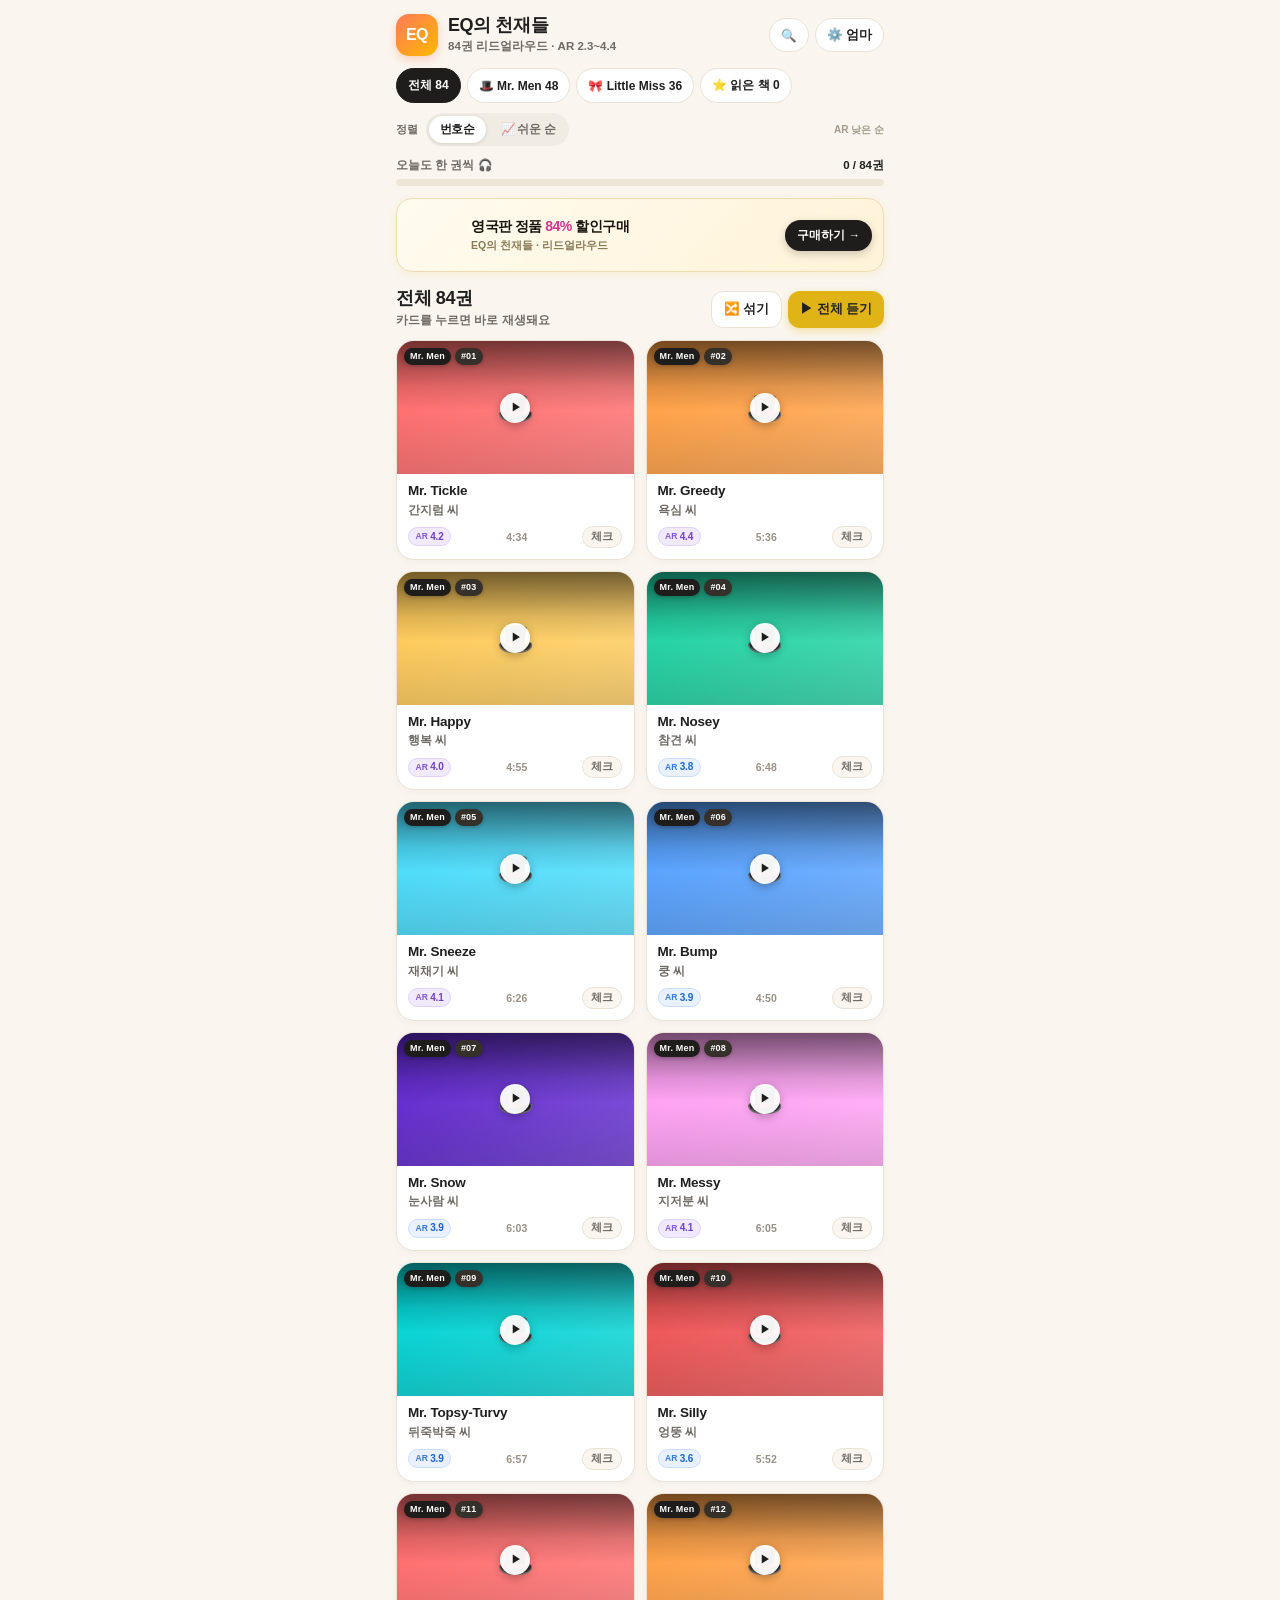
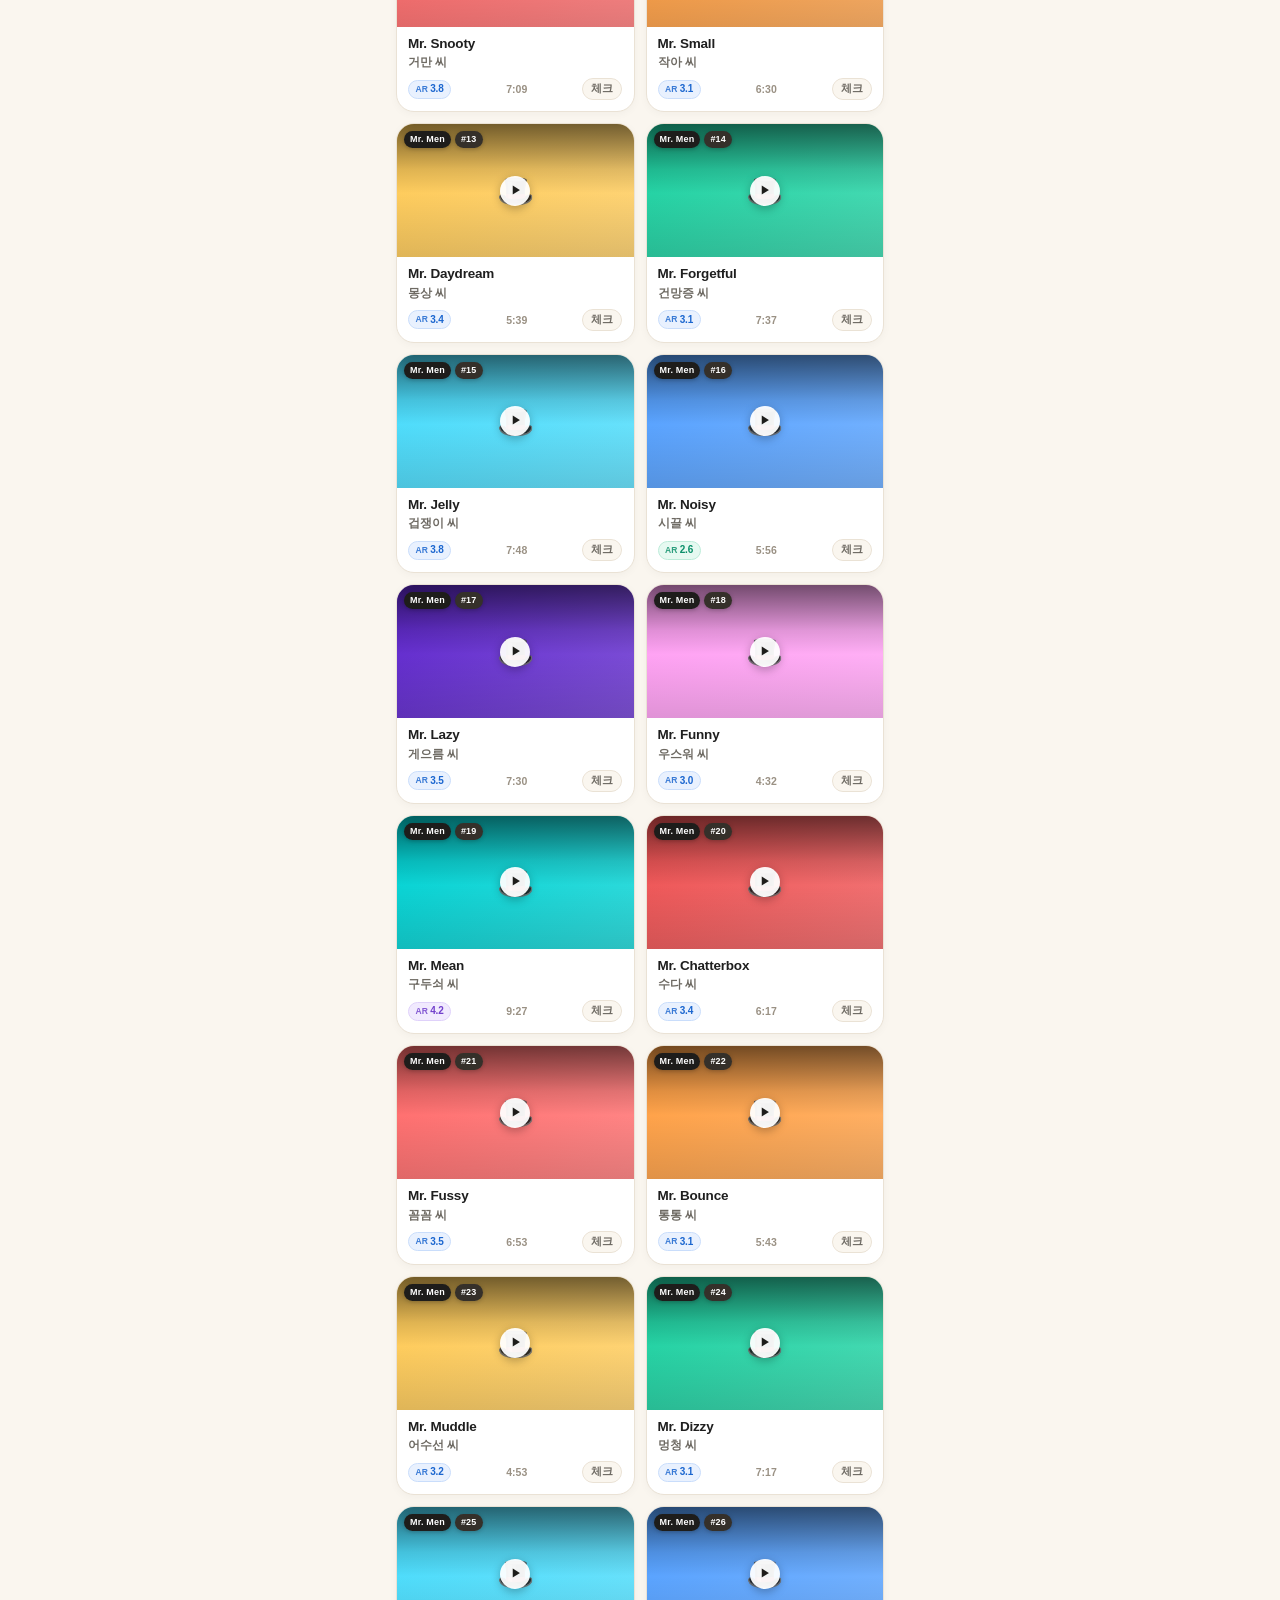
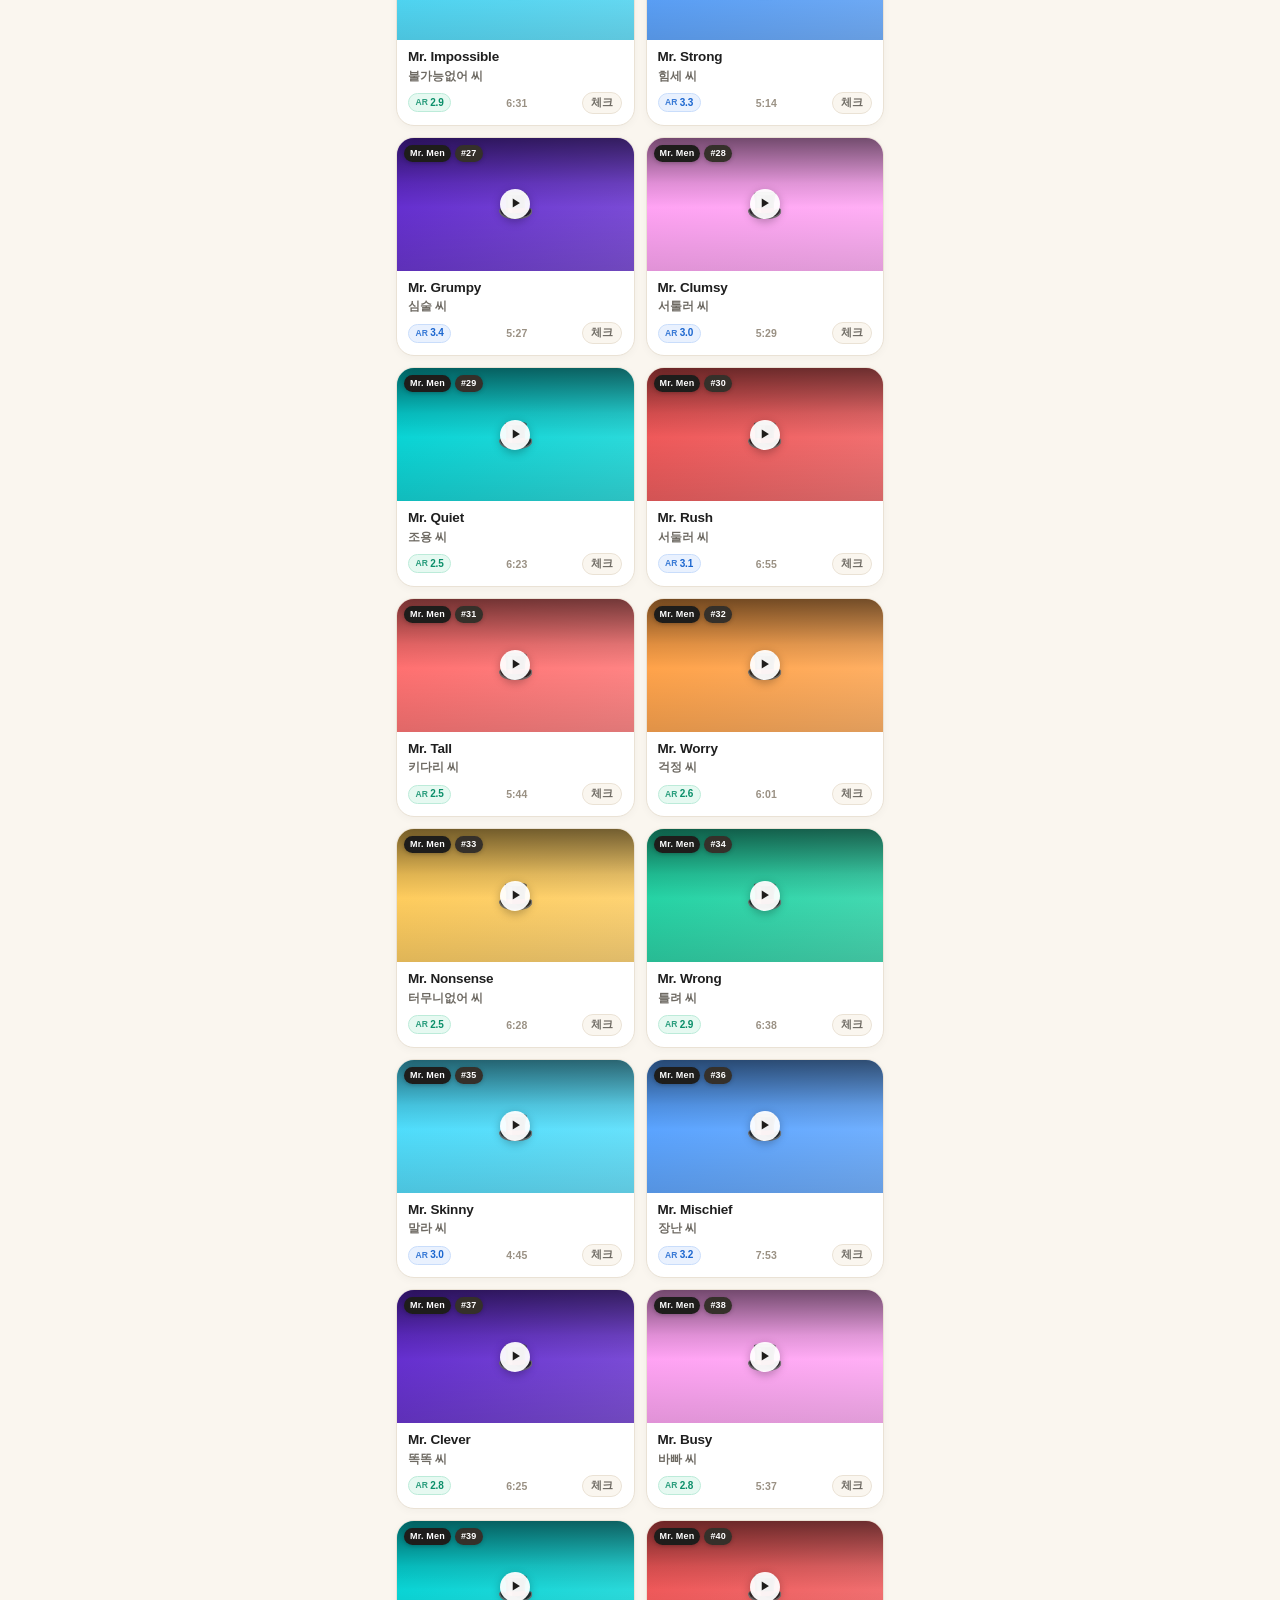
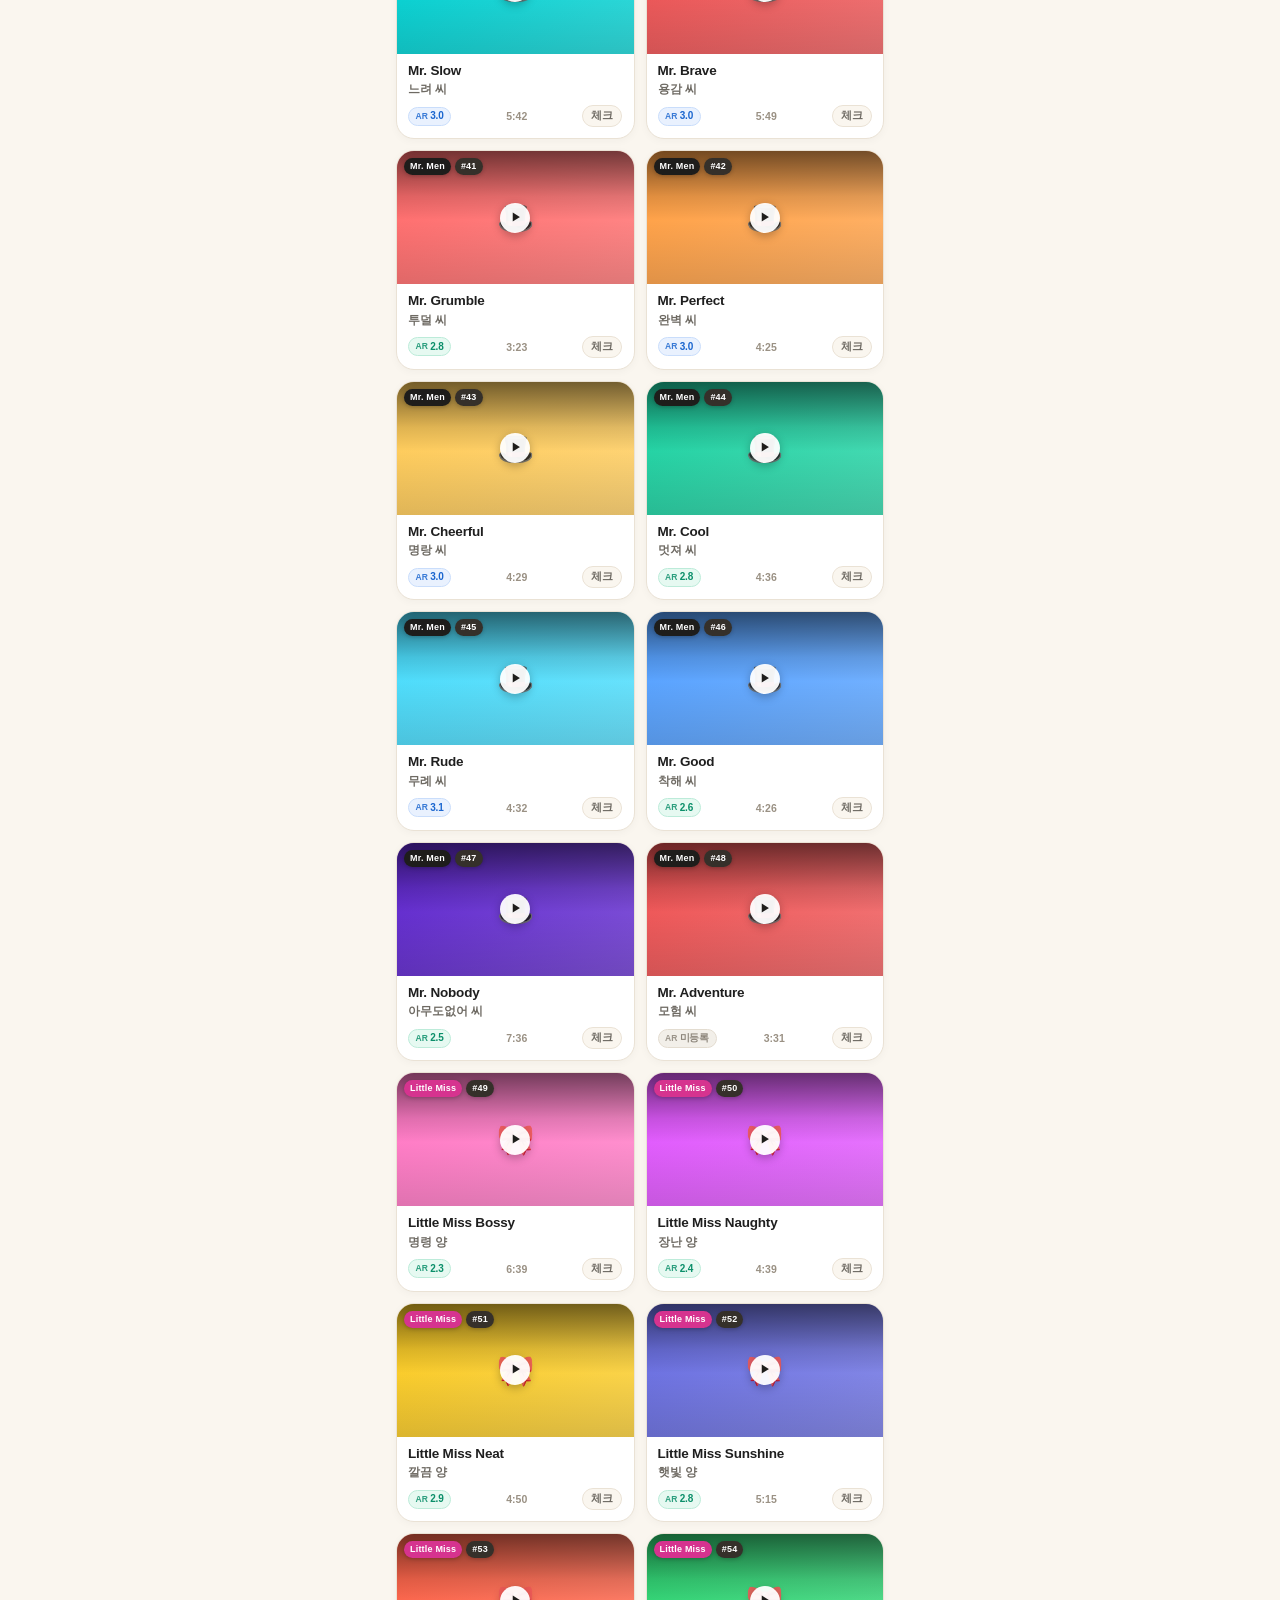
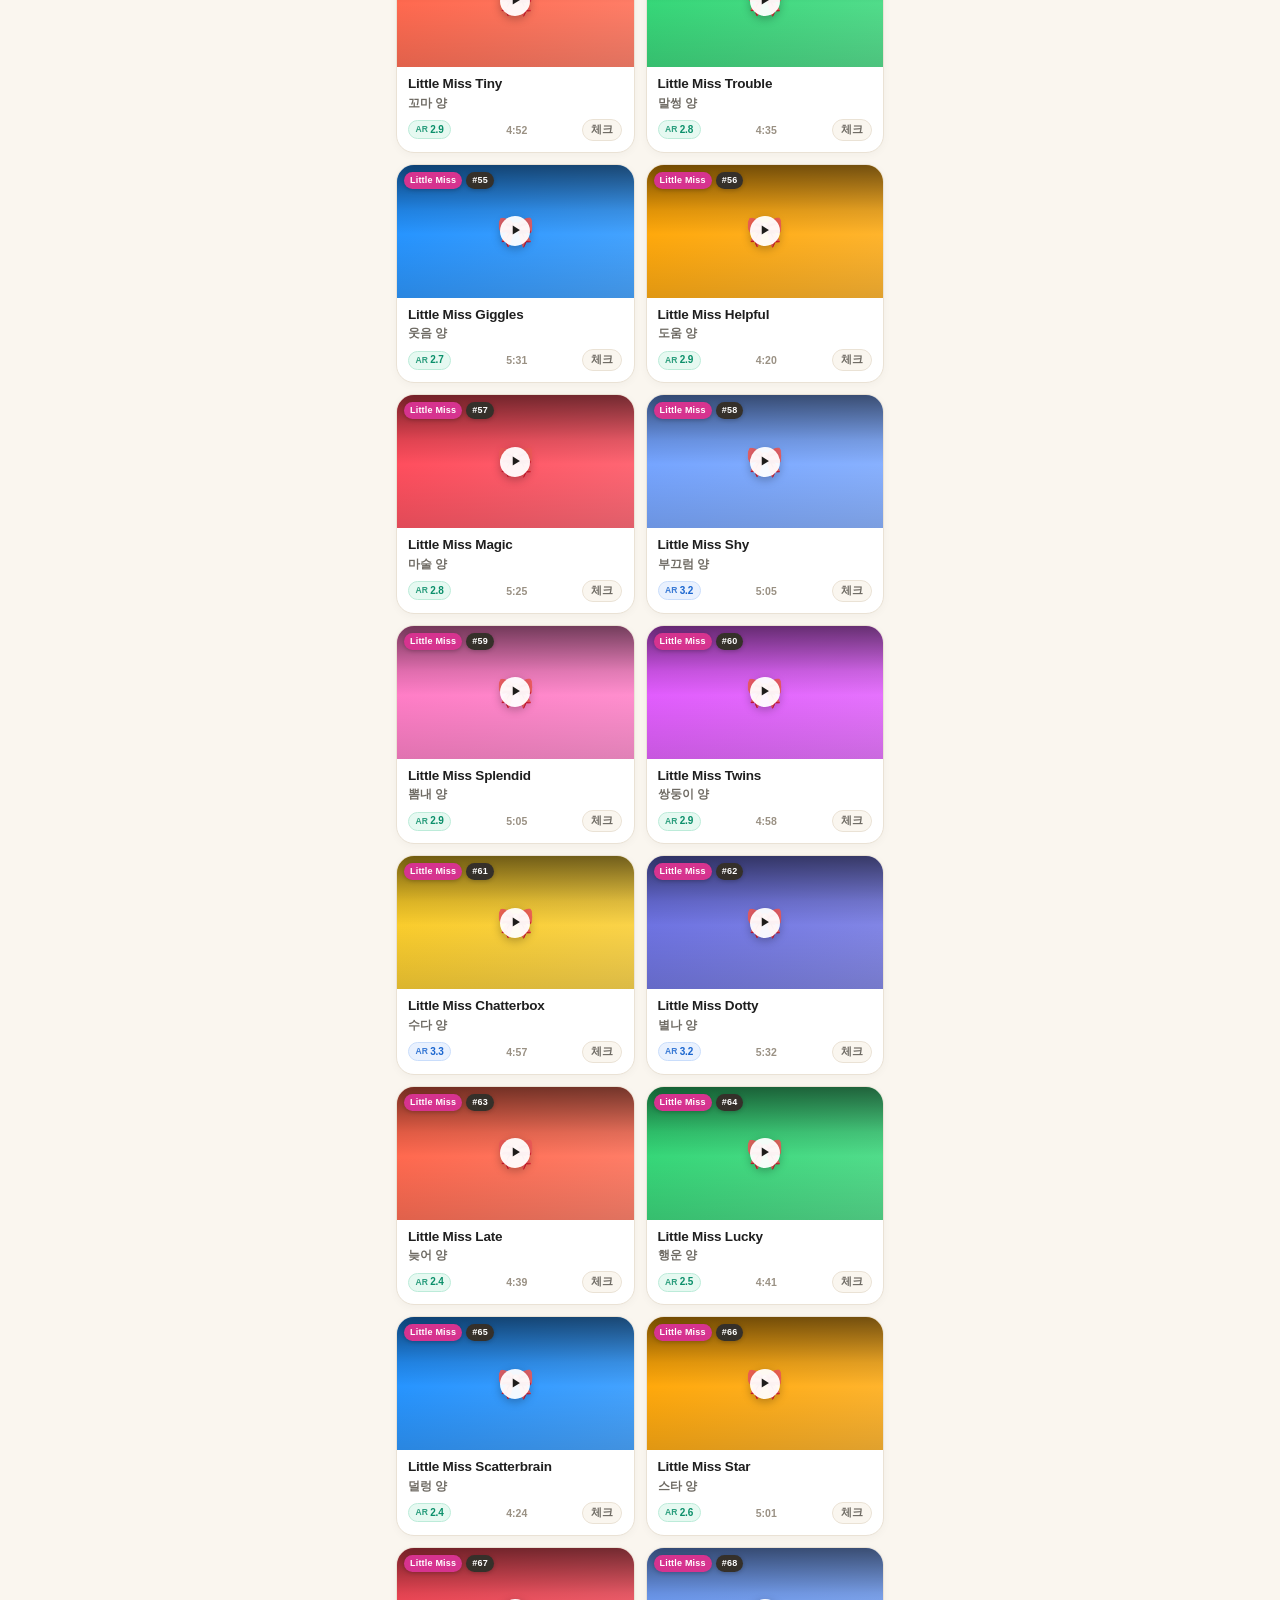
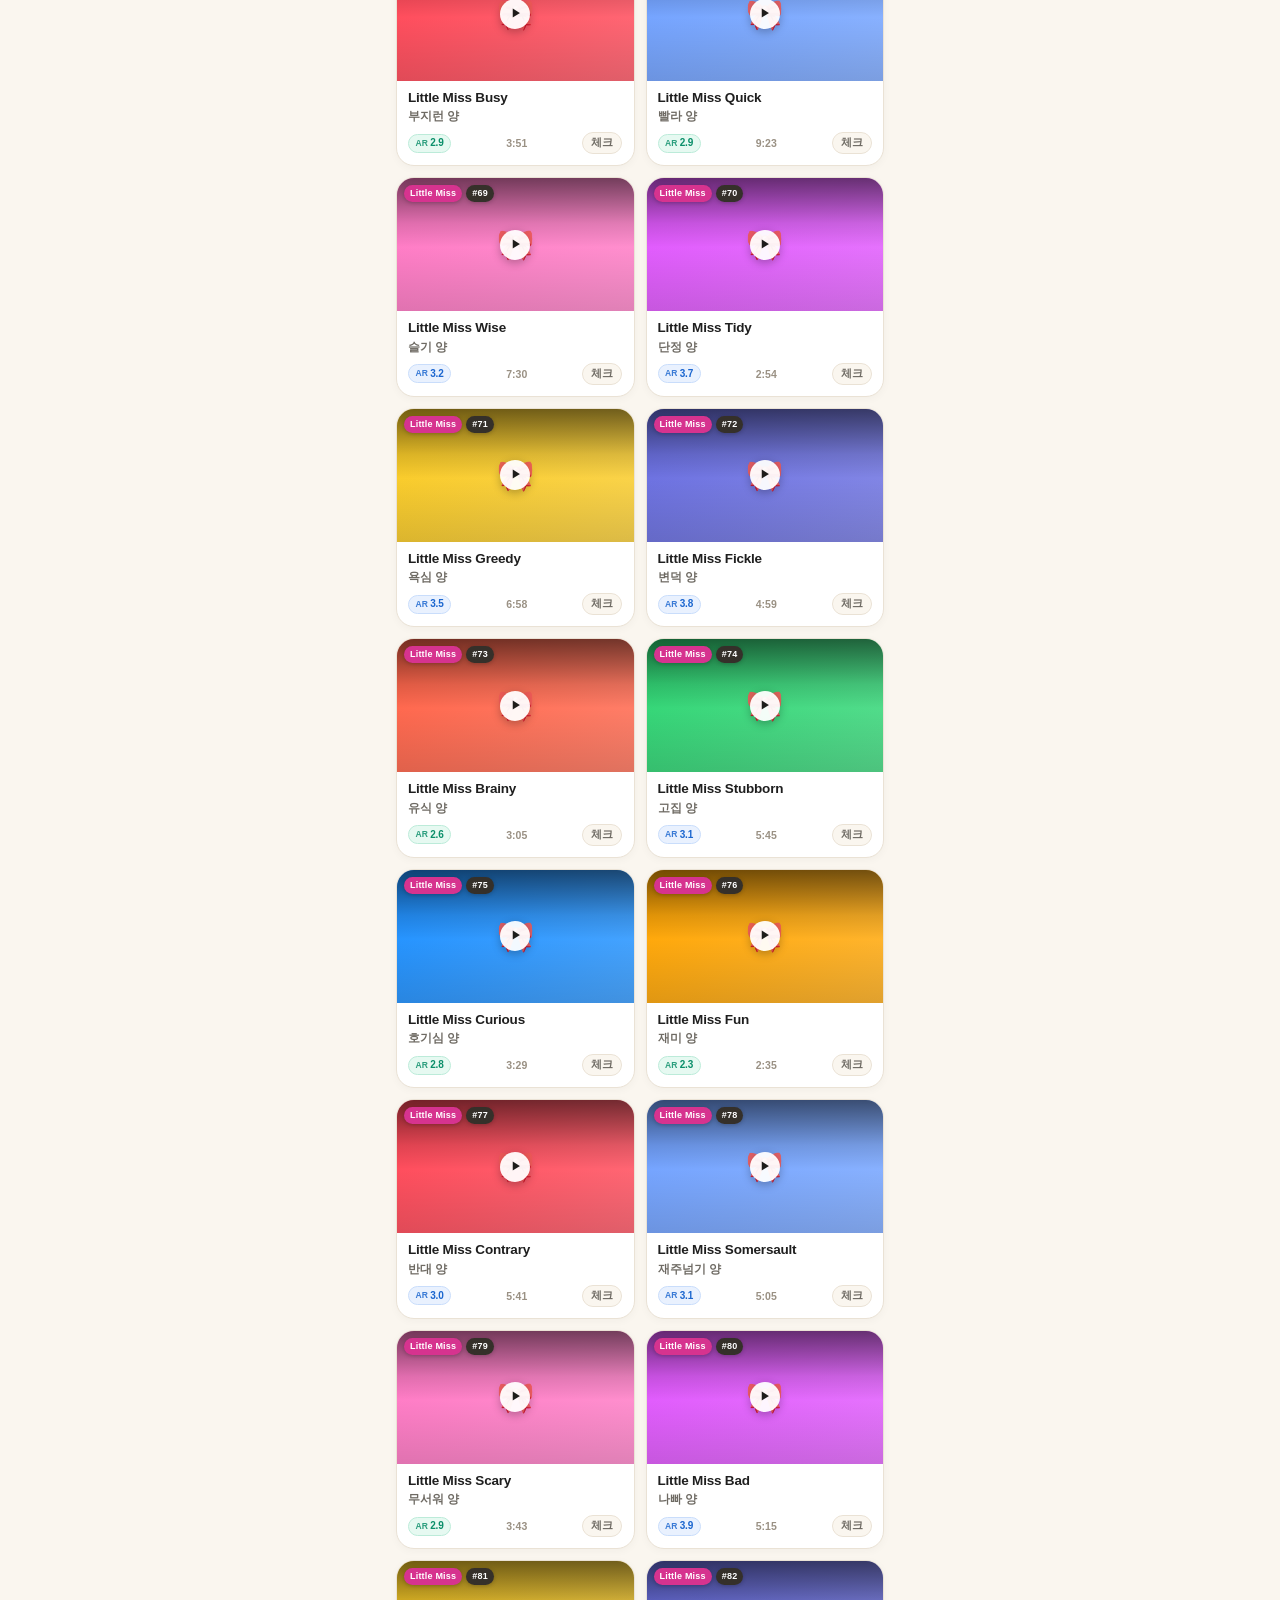
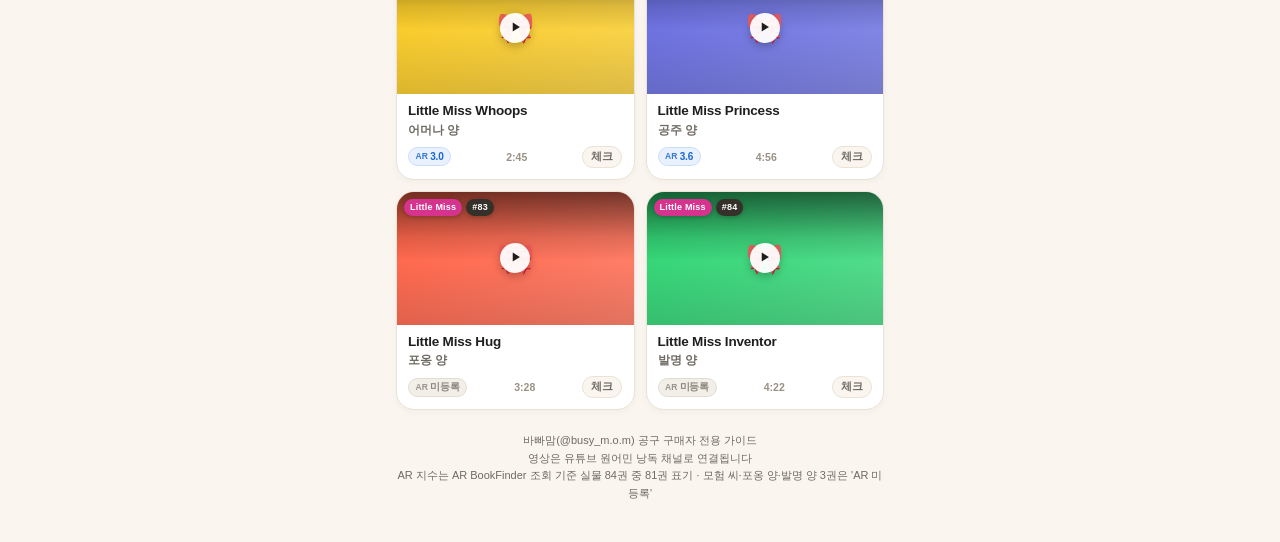
==== commit 7b1745e6: "feat(eq): 실물 84권 세트 기준으로 도서 목록·AR 지수 정리 - Mr. Birthday(#48)·Mr. Christmas(#49) 제거, #48을 Mr. Adventur" ====
--- a/index.html
+++ b/index.html
@@ -293,7 +293,7 @@
       <div class="app-icon">EQ</div>
       <div>
         <div class="brand-title">EQ의 천재들</div>
-        <div class="brand-sub">86권 리드얼라우드 · AR 2.1~4.4</div>
+        <div class="brand-sub">84권 리드얼라우드 · AR 2.3~4.4</div>
       </div>
     </div>
     <div class="top-actions">
@@ -307,8 +307,8 @@
   </div>
 
   <div class="pills" id="pills">
-    <button class="pill active" data-filter="all">전체 86</button>
-    <button class="pill" data-filter="mr">🎩 Mr. Men 50</button>
+    <button class="pill active" data-filter="all">전체 84</button>
+    <button class="pill" data-filter="mr">🎩 Mr. Men 48</button>
     <button class="pill" data-filter="miss">🎀 Little Miss 36</button>
     <button class="pill" data-filter="read">⭐ 읽은 책 <span id="readCount">0</span></button>
   </div>
@@ -325,7 +325,7 @@
   <div class="progress-wrap">
     <div class="progress-top">
       <span class="progress-label">오늘도 한 권씩 🎧</span>
-      <span class="progress-num"><span id="progressRead">0</span> / 86권</span>
+      <span class="progress-num"><span id="progressRead">0</span> / 84권</span>
     </div>
     <div class="progress-bar"><div class="progress-fill" id="progressFill"></div></div>
   </div>
@@ -341,7 +341,7 @@
 
   <div class="section-head">
     <div>
-      <div class="section-title" id="sectionTitle">전체 86권</div>
+      <div class="section-title" id="sectionTitle">전체 84권</div>
       <div class="section-desc">카드를 누르면 바로 재생돼요</div>
     </div>
     <div class="action-row">
@@ -352,14 +352,14 @@
 
   <div class="grid" id="grid"></div>
 
-  <p class="footer-note">바빠맘(@busy_m.o.m) 공구 구매자 전용 가이드<br />영상은 유튜브 원어민 낭독 채널로 연결됩니다<br />AR 지수는 AR BookFinder 공식 조회 기준 64권 · 미등록 22권은 'AR 미등록'으로 표기</p>
+  <p class="footer-note">바빠맘(@busy_m.o.m) 공구 구매자 전용 가이드<br />영상은 유튜브 원어민 낭독 채널로 연결됩니다<br />AR 지수는 AR BookFinder 조회 기준 실물 84권 중 81권 표기 · 모험 씨·포옹 양·발명 양 3권은 'AR 미등록'</p>
 </div>
 
 <!-- 엄마 설정 -->
 <div class="modal-backdrop" id="modalBackdrop">
   <div class="modal">
     <h3>⚙️ 엄마 설정</h3>
-    <p id="statsText">지금까지 0권 / 86권 읽었어요.</p>
+    <p id="statsText">지금까지 0권 / 84권 읽었어요.</p>
     <p style="font-size:12.5px;">💡 폰 브라우저 메뉴에서 <b>'홈 화면에 추가'</b>를 누르면 앱처럼 바로 켜서 쓸 수 있어요.<br />💡 읽음 표시는 이 폰에만 저장돼요.</p>
     <button class="modal-btn secondary" id="resetReadBtn">읽은 기록 초기화</button>
     <button class="modal-btn" id="closeModalBtn">닫기</button>
@@ -386,34 +386,33 @@
     </div>
     <div class="player-nav">
       <button class="p-nav" id="prevBtn">◀ 이전</button>
-      <span class="p-count" id="playerCount">1 / 86</span>
+      <span class="p-count" id="playerCount">1 / 84</span>
       <button class="p-nav next" id="nextBtn">다음 책 ▶</button>
     </div>
   </div>
 </div>
 
 <script>
-  const BOOKS = [{"id":1,"num":1,"series":"mr","en":"Mr. Tickle","ko":"간지럼 씨","url":"https://www.youtube.com/results?search_query=Mr.%20Tickle%20read%20aloud","color":"#FF6B6B","videoId":"PKyZzTVG4KE","seconds":274,"channel":"StoryTimeKids","videoTitle":"Mr Tickle by Roger Hargreaves | Read aloud with Story Time Kids","thumbPos":null},{"id":2,"num":2,"series":"mr","en":"Mr. Greedy","ko":"욕심 씨","url":"https://www.youtube.com/results?search_query=Mr.%20Greedy%20read%20aloud","color":"#FF9F43","videoId":"w9xDns4g4WA","seconds":336,"channel":"StoryTimeKids","videoTitle":"Mr Greedy by Roger Hargreaves | Read aloud with Story Time Kids","thumbPos":null},{"id":3,"num":3,"series":"mr","en":"Mr. Happy","ko":"행복 씨","url":"https://www.youtube.com/results?search_query=Mr.%20Happy%20read%20aloud","color":"#FECA57","videoId":"RTqZ9OCR0Ok","seconds":295,"channel":"Books Read Aloud For Kids","videoTitle":"MR HAPPY | MR MEN book No. 3 Read Aloud Roger Hargreaves book by Books Read Aloud for Kids","thumbPos":null},{"id":4,"num":4,"series":"mr","en":"Mr. Nosey","ko":"참견 씨","url":"https://www.youtube.com/results?search_query=Mr.%20Nosey%20read%20aloud","color":"#1DD1A1","videoId":"Oa2xxUD68dU","seconds":408,"channel":"Story Time with Owl","videoTitle":"📚 MR NOSEY | MR MEN BOOK READ ALOUD FOR KIDS","thumbPos":null},{"id":5,"num":5,"series":"mr","en":"Mr. Sneeze","ko":"재채기 씨","url":"https://www.youtube.com/results?search_query=Mr.%20Sneeze%20read%20aloud","color":"#48DBFB","videoId":"BYc4EFNTfwk","seconds":386,"channel":"Storytime with Shamita","videoTitle":"Mr. Sneeze (Mr. Men and Little Miss). Read Aloud Kids Books","thumbPos":null},{"id":6,"num":6,"series":"mr","en":"Mr. Bump","ko":"쿵 씨","url":"https://www.youtube.com/results?search_query=Mr.%20Bump%20read%20aloud","color":"#54A0FF","videoId":"DCUUV6Lccd4","seconds":290,"channel":"StoryTimeKids","videoTitle":"Mr Bump by Roger Hargreaves | Read aloud","thumbPos":null},{"id":7,"num":7,"series":"mr","en":"Mr. Snow","ko":"눈사람 씨","url":"https://www.youtube.com/results?search_query=Mr.%20Snow%20read%20aloud","color":"#5F27CD","videoId":"GcrgqtpAkEA","seconds":363,"channel":"Books For Kids read aloud by Flying Dragons (Books Read Aloud for Kids)","videoTitle":"Mr Snow (Mr Men Series) by Roger Hargreaves | Books Read Aloud for Children | Audiobooks","thumbPos":null},{"id":8,"num":8,"series":"mr","en":"Mr. Messy","ko":"지저분 씨","url":"https://www.youtube.com/results?search_query=Mr.%20Messy%20read%20aloud","color":"#FF9FF3","videoId":"Ogw9NXaHRcE","seconds":365,"channel":"Books For Kids read aloud by Flying Dragons (Books Read Aloud for Kids)","videoTitle":"Mr. Messy Mr. Men book by Roger Hargreaves | Books Read Aloud for Children | Audiobooks","thumbPos":null},{"id":9,"num":9,"series":"mr","en":"Mr. Topsy-Turvy","ko":"뒤죽박죽 씨","url":"https://www.youtube.com/results?search_query=Mr.%20Topsy-Turvy%20read%20aloud","color":"#00D2D3","videoId":"SHh2UKVC5Ow","seconds":417,"channel":"Children's Story Time","videoTitle":"Mr Topsy-Turvy, story read aloud","thumbPos":"center top"},{"id":10,"num":10,"series":"mr","en":"Mr. Silly","ko":"엉뚱 씨","url":"https://www.youtube.com/results?search_query=Mr.%20Silly%20read%20aloud","color":"#EE5253","videoId":"g5RSsMHgrgY","seconds":352,"channel":"StoryTimeKids","videoTitle":"Mr Silly by Roger Hargreaves | Read aloud children story","thumbPos":null},{"id":11,"num":11,"series":"mr","en":"Mr. Uppity","ko":"거만 씨","url":"https://www.youtube.com/results?search_query=Mr.%20Uppity%20read%20aloud","color":"#FF6B6B","videoId":"Cc8cG0vmwWg","seconds":429,"channel":"Story Time with Owl","videoTitle":"🎩 MR UPPITY | MR MEN BOOK read aloud","thumbPos":null},{"id":12,"num":12,"series":"mr","en":"Mr. Small","ko":"작아 씨","url":"https://www.youtube.com/results?search_query=Mr.%20Small%20read%20aloud","color":"#FF9F43","videoId":"PAxDgGSWh_8","seconds":390,"channel":"Story Time with Kit","videoTitle":"Mr. Small 🍄 Read Aloud Kids Books","thumbPos":null},{"id":13,"num":13,"series":"mr","en":"Mr. Daydream","ko":"몽상 씨","url":"https://www.youtube.com/results?search_query=Mr.%20Daydream%20read%20aloud","color":"#FECA57","videoId":"xa4T09RNYOs","seconds":339,"channel":"Story Time with Owl","videoTitle":"📚 MR DAYDREAM | MR MEN BOOK READ ALOUD FOR KIDS","thumbPos":null},{"id":14,"num":14,"series":"mr","en":"Mr. Forgetful","ko":"건망증 씨","url":"https://www.youtube.com/results?search_query=Mr.%20Forgetful%20read%20aloud","color":"#1DD1A1","videoId":"GIM4ODHEv8o","seconds":457,"channel":"Storytime Magic Books 4 Kids","videoTitle":"Kids Books Read Aloud: Mr. Forgetful by Roger Hargreaves","thumbPos":null},{"id":15,"num":15,"series":"mr","en":"Mr. Jelly","ko":"겁쟁이 씨","url":"https://www.youtube.com/results?search_query=Mr.%20Jelly%20read%20aloud","color":"#48DBFB","videoId":"gWQt7h_Y9UM","seconds":468,"channel":"Read Aloud Books","videoTitle":"Mr. Jelly (Mr. Men #15) read aloud by Dad","thumbPos":null},{"id":16,"num":16,"series":"mr","en":"Mr. Noisy","ko":"시끌 씨","url":"https://www.youtube.com/results?search_query=Mr.%20Noisy%20read%20aloud","color":"#54A0FF","videoId":"FHYYRLr0Y_c","seconds":356,"channel":"Story Time with Owl","videoTitle":"🔊 MR NOISY | MR MEN BOOK | Kids Read Aloud Story by Roger Hargreaves","thumbPos":null},{"id":17,"num":17,"series":"mr","en":"Mr. Lazy","ko":"게으름 씨","url":"https://www.youtube.com/results?search_query=Mr.%20Lazy%20read%20aloud","color":"#5F27CD","videoId":"iLnIGkiTGGQ","seconds":450,"channel":"📚Storytime with Aussie Mum!🐨","videoTitle":"😴 Mr. Lazy Read Aloud by Aussie Mum | Relaxing Storytime 🇦🇺📚","thumbPos":null},{"id":18,"num":18,"series":"mr","en":"Mr. Funny","ko":"우스워 씨","url":"https://www.youtube.com/results?search_query=Mr.%20Funny%20read%20aloud","color":"#FF9FF3","videoId":"hsgZ39c0K-Y","seconds":272,"channel":"Story Time with Kit","videoTitle":"Mr. FUNNY 😹 Read Aloud Kids Book","thumbPos":null},{"id":19,"num":19,"series":"mr","en":"Mr. Mean","ko":"구두쇠 씨","url":"https://www.youtube.com/results?search_query=Mr.%20Mean%20read%20aloud","color":"#00D2D3","videoId":"92TOWO6Q8bI","seconds":567,"channel":"MouseyTeng","videoTitle":"Mr. Mean by Roger Hargreaves | Mr. Men Full Story Read Aloud","thumbPos":null},{"id":20,"num":20,"series":"mr","en":"Mr. Chatterbox","ko":"수다 씨","url":"https://www.youtube.com/results?search_query=Mr.%20Chatterbox%20read%20aloud","color":"#EE5253","videoId":"1m-y2MmomPw","seconds":377,"channel":"StoryTimeKids","videoTitle":"Listen and read along with Mr Chatterbox | Mr Men series by Roger Hargreaves","thumbPos":null},{"id":21,"num":21,"series":"mr","en":"Mr. Fussy","ko":"꼼꼼 씨","url":"https://www.youtube.com/results?search_query=Mr.%20Fussy%20read%20aloud","color":"#FF6B6B","videoId":"LpNPpWHJj34","seconds":413,"channel":"Books For Kids read aloud by Flying Dragons (Books Read Aloud for Kids)","videoTitle":"Mr Men - Mr Fussy by Roger Hargreaves | Books Read Aloud for Children | Audiobooks","thumbPos":null},{"id":22,"num":22,"series":"mr","en":"Mr. Bounce","ko":"통통 씨","url":"https://www.youtube.com/results?search_query=Mr.%20Bounce%20read%20aloud","color":"#FF9F43","videoId":"VjobI5GXPYA","seconds":343,"channel":"Books For Kids read aloud by Flying Dragons (Books Read Aloud for Kids)","videoTitle":"Mr Bounce (Mr Men Series) by Roger Hargreaves | Books Read Aloud for Children | Audiobooks","thumbPos":null},{"id":23,"num":23,"series":"mr","en":"Mr. Muddle","ko":"어수선 씨","url":"https://www.youtube.com/results?search_query=Mr.%20Muddle%20read%20aloud","color":"#FECA57","videoId":"Rwk9nuzUhBc","seconds":293,"channel":"Story Time with Owl","videoTitle":"😕 MR MUDDLE | MR MEN BOOK | Kids Read Aloud | Virtual Story time","thumbPos":null},{"id":24,"num":24,"series":"mr","en":"Mr. Dizzy","ko":"멍청 씨","url":"https://www.youtube.com/results?search_query=Mr.%20Dizzy%20read%20aloud","color":"#1DD1A1","videoId":"6UEjyt73nZo","seconds":437,"channel":"📚Storytime with Aussie Mum!🐨","videoTitle":"🌟 Mr. Dizzy | Read Aloud by an Aussie Mum | Mr. Men Story Time for Kids","thumbPos":null},{"id":25,"num":25,"series":"mr","en":"Mr. Impossible","ko":"불가능없어 씨","url":"https://www.youtube.com/results?search_query=Mr.%20Impossible%20read%20aloud","color":"#48DBFB","videoId":"ad-ad679wBs","seconds":391,"channel":"📚Storytime with Aussie Mum!🐨","videoTitle":"Aussie Mum Reads “Mr. Impossible” | Mr. Men Read Aloud for Kids","thumbPos":null},{"id":26,"num":26,"series":"mr","en":"Mr. Strong","ko":"힘세 씨","url":"https://www.youtube.com/results?search_query=Mr.%20Strong%20read%20aloud","color":"#54A0FF","videoId":"EOjPby--znc","seconds":314,"channel":"Story Time with Owl","videoTitle":"💪🏻 MR STRONG | MR MEN BOOK read aloud","thumbPos":null},{"id":27,"num":27,"series":"mr","en":"Mr. Grumpy","ko":"심술 씨","url":"https://www.youtube.com/results?search_query=Mr.%20Grumpy%20read%20aloud","color":"#5F27CD","videoId":"i0cfTpXXekk","seconds":327,"channel":"StoryTimeKids","videoTitle":"Mr Grumpy by Roger Hargreaves - Read Aloud!","thumbPos":null},{"id":28,"num":28,"series":"mr","en":"Mr. Clumsy","ko":"서툴러 씨","url":"https://www.youtube.com/results?search_query=Mr.%20Clumsy%20read%20aloud","color":"#FF9FF3","videoId":"X8KCJ6YtbTY","seconds":329,"channel":"Books For Kids read aloud by Flying Dragons (Books Read Aloud for Kids)","videoTitle":"Mr Clumsy (Mr Men Series) by Roger Hargreaves | Books Read Aloud for Children | Audiobooks","thumbPos":null},{"id":29,"num":29,"series":"mr","en":"Mr. Quiet","ko":"조용 씨","url":"https://www.youtube.com/results?search_query=Mr.%20Quiet%20read%20aloud","color":"#00D2D3","videoId":"YJdeGT5Qpb8","seconds":383,"channel":"Books For Kids read aloud by Flying Dragons (Books Read Aloud for Kids)","videoTitle":"Mr. Quiet Mr. Men book by Roger Hargreaves | Books Read Aloud for Children | Audiobooks","thumbPos":null},{"id":30,"num":30,"series":"mr","en":"Mr. Rush","ko":"서둘러 씨","url":"https://www.youtube.com/results?search_query=Mr.%20Rush%20read%20aloud","color":"#EE5253","videoId":"-f5h0pE-5Hc","seconds":415,"channel":"Storytime with Mr Julio!!!","videoTitle":"storytime: Mr Rush by Roger Hargreaves 😀😉","thumbPos":null},{"id":31,"num":31,"series":"mr","en":"Mr. Tall","ko":"키다리 씨","url":"https://www.youtube.com/results?search_query=Mr.%20Tall%20read%20aloud","color":"#FF6B6B","videoId":"WQ8zM9HpkJo","seconds":344,"channel":"Books For Kids read aloud by Flying Dragons (Books Read Aloud for Kids)","videoTitle":"Mr Tall (Mr Men Series) by Roger Hargreaves | Books Read Aloud for Children | Audiobooks","thumbPos":null},{"id":32,"num":32,"series":"mr","en":"Mr. Worry","ko":"걱정 씨","url":"https://www.youtube.com/results?search_query=Mr.%20Worry%20read%20aloud","color":"#FF9F43","videoId":"L76VmSopHh8","seconds":361,"channel":"Storytime Magic Books 4 Kids","videoTitle":"Kids Books Read Aloud: Mr. Worry by Roger Hargreaves","thumbPos":null},{"id":33,"num":33,"series":"mr","en":"Mr. Nonsense","ko":"터무니없어 씨","url":"https://www.youtube.com/results?search_query=Mr.%20Nonsense%20read%20aloud","color":"#FECA57","videoId":"aoDzR2Up4oI","seconds":388,"channel":"📚Storytime with Aussie Mum!🐨","videoTitle":"🎩 Mr. Nonsense Read Aloud by Aussie Mum | Fun & Silly Storytime for Kids 🇦🇺📚","thumbPos":null},{"id":34,"num":34,"series":"mr","en":"Mr. Wrong","ko":"틀려 씨","url":"https://www.youtube.com/results?search_query=Mr.%20Wrong%20read%20aloud","color":"#1DD1A1","videoId":"DQqe5xuiRjU","seconds":398,"channel":"📚Storytime with Aussie Mum!🐨","videoTitle":"🎩 Mr. Wrong Read Aloud by Aussie Mum | Hilarious Storytime from the Mr. Men Series 🇦🇺📚","thumbPos":null},{"id":35,"num":35,"series":"mr","en":"Mr. Skinny","ko":"말라 씨","url":"https://www.youtube.com/results?search_query=Mr.%20Skinny%20read%20aloud","color":"#48DBFB","videoId":"7D2vxqCPYP4","seconds":285,"channel":"Books Read Aloud For Kids","videoTitle":"🍰 MR SKINNY | MR MEN Story Read Aloud for Kids","thumbPos":null},{"id":36,"num":36,"series":"mr","en":"Mr. Mischief","ko":"장난 씨","url":"https://www.youtube.com/results?search_query=Mr.%20Mischief%20read%20aloud","color":"#54A0FF","videoId":"NJg5jYzU9V4","seconds":473,"channel":"Storytime Hullabaloo Hi","videoTitle":"Children's Books Read Aloud - Mr Mischief | By Roger Hargreaves","thumbPos":null},{"id":37,"num":37,"series":"mr","en":"Mr. Clever","ko":"똑똑 씨","url":"https://www.youtube.com/results?search_query=Mr.%20Clever%20read%20aloud","color":"#5F27CD","videoId":"O8rY0DTYhtg","seconds":385,"channel":"📚Storytime with Aussie Mum!🐨","videoTitle":"🧠 Mr. Clever Read Aloud by Aussie Mum | Fun Storytime from the Mr. Men Series 🇦🇺📚","thumbPos":null},{"id":38,"num":38,"series":"mr","en":"Mr. Busy","ko":"바빠 씨","url":"https://www.youtube.com/results?search_query=Mr.%20Busy%20read%20aloud","color":"#FF9FF3","videoId":"Awb3wri5vF0","seconds":337,"channel":"StoryTimeKids","videoTitle":"Mr Busy by Roger Hargreaves | Read aloud with Story Time Kids","thumbPos":null},{"id":39,"num":39,"series":"mr","en":"Mr. Slow","ko":"느려 씨","url":"https://www.youtube.com/results?search_query=Mr.%20Slow%20read%20aloud","color":"#00D2D3","videoId":"LjcQngJtNm8","seconds":342,"channel":"Books For Kids read aloud by Flying Dragons (Books Read Aloud for Kids)","videoTitle":"Mr Slow Mr Men book by Roger Hargreaves | Books Read Aloud for Children | Audiobooks","thumbPos":null},{"id":40,"num":40,"series":"mr","en":"Mr. Brave","ko":"용감 씨","url":"https://www.youtube.com/results?search_query=Mr.%20Brave%20read%20aloud","color":"#EE5253","videoId":"F8-5HevHHiY","seconds":349,"channel":"Read Aloud StoryTime","videoTitle":"MR. BRAVE | Roger Hargreaves | Read aloud | mrmen.com","thumbPos":null},{"id":41,"num":41,"series":"mr","en":"Mr. Grumble","ko":"투덜 씨","url":"https://www.youtube.com/results?search_query=Mr.%20Grumble%20read%20aloud","color":"#FF6B6B","videoId":"RCqnFsVwoQY","seconds":203,"channel":"Story Time with Owl","videoTitle":"📚 MR GRUMBLE | MR MEN STORY READ ALOUD | Virtual Storytime for Kids","thumbPos":null},{"id":42,"num":42,"series":"mr","en":"Mr. Perfect","ko":"완벽 씨","url":"https://www.youtube.com/results?search_query=Mr.%20Perfect%20read%20aloud","color":"#FF9F43","videoId":"gb63UbPfDus","seconds":265,"channel":"Books For Kids read aloud by Flying Dragons (Books Read Aloud for Kids)","videoTitle":"Mr Perfect (Mr Men Series) by Roger Hargreaves | Books Read Aloud for Children | Audiobooks","thumbPos":null},{"id":43,"num":43,"series":"mr","en":"Mr. Cheerful","ko":"명랑 씨","url":"https://www.youtube.com/results?search_query=Mr.%20Cheerful%20read%20aloud","color":"#FECA57","videoId":"AkiJcVwcMn4","seconds":269,"channel":"📚Storytime with Aussie Mum!🐨","videoTitle":"😊 Mr. Cheerful | Read-Aloud with an Aussie Mum | Mr. Men Storytime for Kids 📚🇦🇺","thumbPos":null},{"id":44,"num":44,"series":"mr","en":"Mr. Cool","ko":"멋져 씨","url":"https://www.youtube.com/results?search_query=Mr.%20Cool%20read%20aloud","color":"#1DD1A1","videoId":"d_VhGtMUWOU","seconds":276,"channel":"Books For Kids read aloud by Flying Dragons (Books Read Aloud for Kids)","videoTitle":"Mr. Cool Mr. Men book by Roger Hargreaves | Books Read Aloud for Children | Audiobooks","thumbPos":null},{"id":45,"num":45,"series":"mr","en":"Mr. Rude","ko":"무례 씨","url":"https://www.youtube.com/results?search_query=Mr.%20Rude%20read%20aloud","color":"#48DBFB","videoId":"whL44hLGMow","seconds":272,"channel":"Books For Kids read aloud by Flying Dragons (Books Read Aloud for Kids)","videoTitle":"Mr. Rude Mr. Men book by Roger Hargreaves | Books Read Aloud for Children | Audiobooks","thumbPos":null},{"id":46,"num":46,"series":"mr","en":"Mr. Good","ko":"착해 씨","url":"https://www.youtube.com/results?search_query=Mr.%20Good%20read%20aloud","color":"#54A0FF","videoId":"Xm3tPyxEhc0","seconds":266,"channel":"Books For Kids read aloud by Flying Dragons (Books Read Aloud for Kids)","videoTitle":"Mr Good (Mr Men Series) by Roger Hargreaves | Books Read Aloud for Children | Audiobooks","thumbPos":null},{"id":47,"num":47,"series":"mr","en":"Mr. Nobody","ko":"아무도없어 씨","url":"https://www.youtube.com/results?search_query=Mr.%20Nobody%20read%20aloud","color":"#5F27CD","videoId":"wHI1M7xws2k","seconds":456,"channel":"Books For Kids read aloud by Flying Dragons (Books Read Aloud for Kids)","videoTitle":"Mr Men - Mr Nobody by Roger Hargreaves | Books Read Aloud for Children | Audiobooks","thumbPos":null},{"id":48,"num":48,"series":"mr","en":"Mr. Birthday","ko":"생일 씨","url":"https://www.youtube.com/results?search_query=Mr.%20Birthday%20read%20aloud","color":"#FF9FF3","videoId":"XV6uXOtUAQA","seconds":339,"channel":"Books Read Aloud For Kids","videoTitle":"📚 5 Minute Bedtime Story | MR BIRTHDAY by Roger Hargreaves Read Aloud by Books Read Aloud for Kids","thumbPos":null},{"id":49,"num":49,"series":"mr","en":"Mr. Christmas","ko":"크리스마스 씨","url":"https://www.youtube.com/results?search_query=Mr.%20Christmas%20read%20aloud","color":"#00D2D3","videoId":"KiAPRZ_NyG8","seconds":432,"channel":"StoryTimeKids","videoTitle":"Mr 🎅 Christmas 🎄 by Roger Hargreaves | Read aloud 📖✨ with Story Time Kids","thumbPos":null},{"id":50,"num":50,"series":"mr","en":"Mr. Adventure","ko":"모험 씨","url":"https://www.youtube.com/results?search_query=Mr.%20Adventure%20read%20aloud","color":"#EE5253","videoId":"_pchZ_gsXx4","seconds":211,"channel":"Books For Kids read aloud by Flying Dragons (Books Read Aloud for Kids)","videoTitle":"Mr Adventure (Mr Men Series) by Roger Hargreaves | Books Read Aloud for Children | Audiobooks","thumbPos":null},{"id":51,"num":1,"series":"miss","en":"Little Miss Bossy","ko":"명령 양","url":"https://www.youtube.com/results?search_query=Little%20Miss%20Bossy%20read%20aloud","color":"#FF78C4","videoId":"Wm0XrRmX6gM","seconds":399,"channel":"Storytime Magic Books 4 Kids","videoTitle":"Kids Books Read Aloud: Little Miss Bossy by Roger Hargreaves","thumbPos":null},{"id":52,"num":2,"series":"miss","en":"Little Miss Naughty","ko":"장난 양","url":"https://www.youtube.com/results?search_query=Little%20Miss%20Naughty%20read%20aloud","color":"#E056FD","videoId":"Qe0UdNC3EpE","seconds":279,"channel":"Books Read Aloud For Kids","videoTitle":"Kids Bedtime Story | LITTLE MISS NAUGHTY Read Aloud by Books Read Aloud for Kids","thumbPos":null},{"id":53,"num":3,"series":"miss","en":"Little Miss Neat","ko":"깔끔 양","url":"https://www.youtube.com/results?search_query=Little%20Miss%20Neat%20read%20aloud","color":"#F9CA24","videoId":"Mcfk0XgUY1A","seconds":290,"channel":"StoryTimeKids","videoTitle":"Little Miss Neat by Roger Hargreaves | Read aloud with Story Time Kids","thumbPos":null},{"id":54,"num":4,"series":"miss","en":"Little Miss Sunshine","ko":"햇빛 양","url":"https://www.youtube.com/results?search_query=Little%20Miss%20Sunshine%20read%20aloud","color":"#686DE0","videoId":"oFj-vcRi9JY","seconds":315,"channel":"Books Read Aloud For Kids","videoTitle":"StoryTime | LITTLE MISS SUNSHINE Read Aloud by Books Read Aloud for Kids","thumbPos":null},{"id":55,"num":5,"series":"miss","en":"Little Miss Tiny","ko":"꼬마 양","url":"https://www.youtube.com/results?search_query=Little%20Miss%20Tiny%20read%20aloud","color":"#FF6348","videoId":"sUYvIAgxyCo","seconds":292,"channel":"Books Read Aloud For Kids","videoTitle":"Story Time | LITTLE MISS TINY Read Aloud by Books Read Aloud for Kids","thumbPos":null},{"id":56,"num":6,"series":"miss","en":"Little Miss Trouble","ko":"말썽 양","url":"https://www.youtube.com/results?search_query=Little%20Miss%20Trouble%20read%20aloud","color":"#2ED573","videoId":"hu0gf4_wXz4","seconds":275,"channel":"Books Read Aloud For Kids","videoTitle":"Read Along Story | LITTLE MISS TROUBLE Read Aloud by Books Read Aloud for Kids","thumbPos":null},{"id":57,"num":7,"series":"miss","en":"Little Miss Giggles","ko":"웃음 양","url":"https://www.youtube.com/results?search_query=Little%20Miss%20Giggles%20read%20aloud","color":"#1E90FF","videoId":"MILExdW__kY","seconds":331,"channel":"Books Read Aloud For Kids","videoTitle":"Read Along Story | LITTLE MISS GIGGLES Read Aloud by Books Read Aloud for Kids","thumbPos":null},{"id":58,"num":8,"series":"miss","en":"Little Miss Helpful","ko":"도움 양","url":"https://www.youtube.com/results?search_query=Little%20Miss%20Helpful%20read%20aloud","color":"#FFA502","videoId":"L6f_x4N7PYg","seconds":260,"channel":"Books Read Aloud For Kids","videoTitle":"Kids Bedtime Story | LITTLE MISS HELPFUL Read Aloud by Books Read Aloud for Kids","thumbPos":null},{"id":59,"num":9,"series":"miss","en":"Little Miss Magic","ko":"마술 양","url":"https://www.youtube.com/results?search_query=Little%20Miss%20Magic%20read%20aloud","color":"#FF4757","videoId":"XANVhj2dmkU","seconds":325,"channel":"Books Read Aloud For Kids","videoTitle":"Story Time | LITTLE MISS Magic by Roger Hargreaves Read Aloud by Books Read Aloud for Kids","thumbPos":null},{"id":60,"num":10,"series":"miss","en":"Little Miss Shy","ko":"부끄럼 양","url":"https://www.youtube.com/results?search_query=Little%20Miss%20Shy%20read%20aloud","color":"#70A1FF","videoId":"AyChkAUUWOk","seconds":305,"channel":"Books Read Aloud For Kids","videoTitle":"5 Minute Bedtime Story | LITTLE MISS Shy by Roger Hargreaves Read Aloud by Books Read Aloud for Kids","thumbPos":null},{"id":61,"num":11,"series":"miss","en":"Little Miss Splendid","ko":"뽐내 양","url":"https://www.youtube.com/results?search_query=Little%20Miss%20Splendid%20read%20aloud","color":"#FF78C4","videoId":"_l_CzJJayA4","seconds":305,"channel":"Books Read Aloud For Kids","videoTitle":"5 Minute Bed Time Story | LITTLE MISS SPLENDID Read Aloud by Books Read Aloud for Kids","thumbPos":null},{"id":62,"num":12,"series":"miss","en":"Little Miss Twins","ko":"쌍둥이 양","url":"https://www.youtube.com/results?search_query=Little%20Miss%20Twins%20read%20aloud","color":"#E056FD","videoId":"FMxP8KtI1BU","seconds":298,"channel":"Books Read Aloud For Kids","videoTitle":"5 Minute Bed Time Story | LITTLE MISS TWINS Read Aloud by Books Read Aloud for Kids","thumbPos":null},{"id":63,"num":13,"series":"miss","en":"Little Miss Chatterbox","ko":"수다 양","url":"https://www.youtube.com/results?search_query=Little%20Miss%20Chatterbox%20read%20aloud","color":"#F9CA24","videoId":"83br0BP3VSo","seconds":297,"channel":"Books Read Aloud For Kids","videoTitle":"5 Minute Bed Time Story | LITTLE MISS CHATTERBOX Read Aloud by Books Read Aloud for Kids","thumbPos":null},{"id":64,"num":14,"series":"miss","en":"Little Miss Dotty","ko":"별나 양","url":"https://www.youtube.com/results?search_query=Little%20Miss%20Dotty%20read%20aloud","color":"#686DE0","videoId":"lSWgPWJOTDY","seconds":332,"channel":"Books Read Aloud For Kids","videoTitle":"Story Time Online | LITTLE MISS DOTTY Read Aloud by Books Read Aloud for Kids","thumbPos":null},{"id":65,"num":15,"series":"miss","en":"Little Miss Late","ko":"늦어 양","url":"https://www.youtube.com/results?search_query=Little%20Miss%20Late%20read%20aloud","color":"#FF6348","videoId":"uFgWYdn23Yc","seconds":279,"channel":"StoryTimeKids","videoTitle":"Listen and read along with LITTLE MISS LATE by Roger Hargreaves","thumbPos":null},{"id":66,"num":16,"series":"miss","en":"Little Miss Lucky","ko":"행운 양","url":"https://www.youtube.com/results?search_query=Little%20Miss%20Lucky%20read%20aloud","color":"#2ED573","videoId":"gIozHxV05x4","seconds":281,"channel":"StoryTimeKids","videoTitle":"Little Miss Lucky by Roger Hargreaves | Read aloud with Story Time Kids","thumbPos":null},{"id":67,"num":17,"series":"miss","en":"Little Miss Scatterbrain","ko":"덜렁 양","url":"https://www.youtube.com/results?search_query=Little%20Miss%20Scatterbrain%20read%20aloud","color":"#1E90FF","videoId":"RBdzxGq0Mqg","seconds":264,"channel":"Childrens Story Time","videoTitle":"Little Miss Scatterbrain - Read Aloud Stories Kids Childrens Bedtime Story - Mr Men English","thumbPos":null},{"id":68,"num":18,"series":"miss","en":"Little Miss Star","ko":"스타 양","url":"https://www.youtube.com/results?search_query=Little%20Miss%20Star%20read%20aloud","color":"#FFA502","videoId":"yCosDfJ2gwU","seconds":301,"channel":"StoryTimeKids","videoTitle":"Do you want to be famous like Little Miss Star? Listen and read along to this classic story!","thumbPos":null},{"id":69,"num":19,"series":"miss","en":"Little Miss Busy","ko":"부지런 양","url":"https://www.youtube.com/results?search_query=Little%20Miss%20Busy%20read%20aloud","color":"#FF4757","videoId":"Wq3ql_8JIFM","seconds":231,"channel":"StoryTimeKids","videoTitle":"Little Miss Busy by Roger Hargreaves | Read aloud with Story Time Kids","thumbPos":null},{"id":70,"num":20,"series":"miss","en":"Little Miss Quick","ko":"빨라 양","url":"https://www.youtube.com/results?search_query=Little%20Miss%20Quick%20read%20aloud","color":"#70A1FF","videoId":"7AZXJLgBbgo","seconds":563,"channel":"Storytime With Frozendoll","videoTitle":"Little Miss Quick -  Read out Aloud with Frozendoll -  Storytime","thumbPos":null},{"id":71,"num":21,"series":"miss","en":"Little Miss Wise","ko":"슬기 양","url":"https://www.youtube.com/results?search_query=Little%20Miss%20Wise%20read%20aloud","color":"#FF78C4","videoId":"pg-w9dhAwHc","seconds":450,"channel":"Mr. Majid ","videoTitle":"LITTLE MISS WISE. Mr Men Little Miss Read Aloud Read Along.","thumbPos":"center top"},{"id":72,"num":22,"series":"miss","en":"Little Miss Tidy","ko":"단정 양","url":"https://www.youtube.com/results?search_query=Little%20Miss%20Tidy%20read%20aloud","color":"#E056FD","videoId":"Cb8QpanCB44","seconds":174,"channel":"StoryTimeKids","videoTitle":"Little Miss Tidy by Roger Hargreaves | Read aloud with Story Time Kids","thumbPos":null},{"id":73,"num":23,"series":"miss","en":"Little Miss Greedy","ko":"욕심 양","url":"https://www.youtube.com/results?search_query=Little%20Miss%20Greedy%20read%20aloud","color":"#F9CA24","videoId":"zjZUMnmzzrc","seconds":418,"channel":"Storytime Magic Books 4 Kids","videoTitle":"Kids Books Read Aloud: Little Miss Greedy by Roger Hargreaves","thumbPos":null},{"id":74,"num":24,"series":"miss","en":"Little Miss Fickle","ko":"변덕 양","url":"https://www.youtube.com/results?search_query=Little%20Miss%20Fickle%20read%20aloud","color":"#686DE0","videoId":"rnHggZgDLgM","seconds":299,"channel":"StoryTimeKids","videoTitle":"Little Miss Fickle by Roger Hargreaves | Read aloud with Story Time Kids","thumbPos":null},{"id":75,"num":25,"series":"miss","en":"Little Miss Brainy","ko":"유식 양","url":"https://www.youtube.com/results?search_query=Little%20Miss%20Brainy%20read%20aloud","color":"#FF6348","videoId":"pw_GwrN3WtM","seconds":185,"channel":"StoryTimeKids","videoTitle":"Little Miss Brainy by Roger Hargreaves | Read aloud with Story Time Kids","thumbPos":null},{"id":76,"num":26,"series":"miss","en":"Little Miss Stubborn","ko":"고집 양","url":"https://www.youtube.com/results?search_query=Little%20Miss%20Stubborn%20read%20aloud","color":"#2ED573","videoId":"FVpm49wzJL4","seconds":345,"channel":"Storytime Magic Books 4 Kids","videoTitle":"Kids Books Read Aloud: Little Miss Stubborn by Roger Hargreaves","thumbPos":null},{"id":77,"num":27,"series":"miss","en":"Little Miss Curious","ko":"호기심 양","url":"https://www.youtube.com/results?search_query=Little%20Miss%20Curious%20read%20aloud","color":"#1E90FF","videoId":"AaneZMvnbT0","seconds":209,"channel":"StoryTimeKids","videoTitle":"Little Miss Curious by Roger Hargreaves | Read aloud with Story Time Kids","thumbPos":null},{"id":78,"num":28,"series":"miss","en":"Little Miss Fun","ko":"재미 양","url":"https://www.youtube.com/results?search_query=Little%20Miss%20Fun%20read%20aloud","color":"#FFA502","videoId":"FdCQcJ_2Mu4","seconds":155,"channel":"StoryTimeKids","videoTitle":"Little Miss Fun by Roger Hargreaves | Read aloud with Story Time Kids","thumbPos":null},{"id":79,"num":29,"series":"miss","en":"Little Miss Contrary","ko":"반대 양","url":"https://www.youtube.com/results?search_query=Little%20Miss%20Contrary%20read%20aloud","color":"#FF4757","videoId":"NgzehJmIpoA","seconds":341,"channel":"Story Time Pals","videoTitle":"LITTLE MISS CONTRARY by Roger Hargreaves | Story Time Pals | Kids Books Read Aloud","thumbPos":null},{"id":80,"num":30,"series":"miss","en":"Little Miss Somersault","ko":"재주넘기 양","url":"https://www.youtube.com/results?search_query=Little%20Miss%20Somersault%20read%20aloud","color":"#70A1FF","videoId":"oIFFp2oTeOU","seconds":305,"channel":"📚Storytime with Aussie Mum!🐨","videoTitle":"🤸‍♀️ Little Miss Somersault | Read-Aloud with an Aussie Mum | Energetic Storytime for Kids 🇦🇺📚","thumbPos":null},{"id":81,"num":31,"series":"miss","en":"Little Miss Scary","ko":"무서워 양","url":"https://www.youtube.com/results?search_query=Little%20Miss%20Scary%20read%20aloud","color":"#FF78C4","videoId":"9grzvG2cHF0","seconds":223,"channel":"Storytime Hullabaloo Hi","videoTitle":"Children's Books Read Aloud - Little Miss Scary. Roger Hargreaves","thumbPos":null},{"id":82,"num":32,"series":"miss","en":"Little Miss Bad","ko":"나빠 양","url":"https://www.youtube.com/results?search_query=Little%20Miss%20Bad%20read%20aloud","color":"#E056FD","videoId":"u7bKZK8QJKA","seconds":315,"channel":"Storytime Hullabaloo Hi","videoTitle":"Children's Books Read Aloud - Little Miss Bad | By Adam Hargreaves","thumbPos":null},{"id":83,"num":33,"series":"miss","en":"Little Miss Whoops","ko":"어머나 양","url":"https://www.youtube.com/results?search_query=Little%20Miss%20Whoops%20read%20aloud","color":"#F9CA24","videoId":"91XY7JTprJQ","seconds":165,"channel":"StoryTimeKids","videoTitle":"Little Miss Whoops by Roger Hargreaves | Read aloud with Story Time Kids","thumbPos":null},{"id":84,"num":34,"series":"miss","en":"Little Miss Princess","ko":"공주 양","url":"https://www.youtube.com/results?search_query=Little%20Miss%20Princess%20read%20aloud","color":"#686DE0","videoId":"e3gypIc7CkI","seconds":296,"channel":"Books Read Aloud For Kids","videoTitle":"👑 LITTLE MISS PRINCESS read Aloud by Books Read Aloud for Kids","thumbPos":null},{"id":85,"num":35,"series":"miss","en":"Little Miss Hug","ko":"포옹 양","url":"https://www.youtube.com/results?search_query=Little%20Miss%20Hug%20read%20aloud","color":"#FF6348","videoId":"0pBiugja9Zs","seconds":208,"channel":"StoryTimeKids","videoTitle":"Little Miss Hug by Roger Hargreaves | Read aloud with Story Time Kids","thumbPos":null},{"id":86,"num":36,"series":"miss","en":"Little Miss Inventor","ko":"발명 양","url":"https://www.youtube.com/results?search_query=Little%20Miss%20Inventor%20read%20aloud","color":"#2ED573","videoId":"6llj0Zruce8","seconds":262,"channel":"Storytime Hullabaloo Hi","videoTitle":"Children's Books Read Aloud - Little Miss Inventor | By Adam Hargreaves","thumbPos":null}];
-
-  /* AR 지수 (AR BookFinder 공식 조회, 확인된 64권 / 미등록 22권 -> null) */
+  const BOOKS = [{"id":1,"num":1,"series":"mr","en":"Mr. Tickle","ko":"간지럼 씨","url":"https://www.youtube.com/results?search_query=Mr.%20Tickle%20read%20aloud","color":"#FF6B6B","videoId":"PKyZzTVG4KE","seconds":274,"channel":"StoryTimeKids","videoTitle":"Mr Tickle by Roger Hargreaves | Read aloud with Story Time Kids","thumbPos":null},{"id":2,"num":2,"series":"mr","en":"Mr. Greedy","ko":"욕심 씨","url":"https://www.youtube.com/results?search_query=Mr.%20Greedy%20read%20aloud","color":"#FF9F43","videoId":"w9xDns4g4WA","seconds":336,"channel":"StoryTimeKids","videoTitle":"Mr Greedy by Roger Hargreaves | Read aloud with Story Time Kids","thumbPos":null},{"id":3,"num":3,"series":"mr","en":"Mr. Happy","ko":"행복 씨","url":"https://www.youtube.com/results?search_query=Mr.%20Happy%20read%20aloud","color":"#FECA57","videoId":"RTqZ9OCR0Ok","seconds":295,"channel":"Books Read Aloud For Kids","videoTitle":"MR HAPPY | MR MEN book No. 3 Read Aloud Roger Hargreaves book by Books Read Aloud for Kids","thumbPos":null},{"id":4,"num":4,"series":"mr","en":"Mr. Nosey","ko":"참견 씨","url":"https://www.youtube.com/results?search_query=Mr.%20Nosey%20read%20aloud","color":"#1DD1A1","videoId":"Oa2xxUD68dU","seconds":408,"channel":"Story Time with Owl","videoTitle":"📚 MR NOSEY | MR MEN BOOK READ ALOUD FOR KIDS","thumbPos":null},{"id":5,"num":5,"series":"mr","en":"Mr. Sneeze","ko":"재채기 씨","url":"https://www.youtube.com/results?search_query=Mr.%20Sneeze%20read%20aloud","color":"#48DBFB","videoId":"BYc4EFNTfwk","seconds":386,"channel":"Storytime with Shamita","videoTitle":"Mr. Sneeze (Mr. Men and Little Miss). Read Aloud Kids Books","thumbPos":null},{"id":6,"num":6,"series":"mr","en":"Mr. Bump","ko":"쿵 씨","url":"https://www.youtube.com/results?search_query=Mr.%20Bump%20read%20aloud","color":"#54A0FF","videoId":"DCUUV6Lccd4","seconds":290,"channel":"StoryTimeKids","videoTitle":"Mr Bump by Roger Hargreaves | Read aloud","thumbPos":null},{"id":7,"num":7,"series":"mr","en":"Mr. Snow","ko":"눈사람 씨","url":"https://www.youtube.com/results?search_query=Mr.%20Snow%20read%20aloud","color":"#5F27CD","videoId":"GcrgqtpAkEA","seconds":363,"channel":"Books For Kids read aloud by Flying Dragons (Books Read Aloud for Kids)","videoTitle":"Mr Snow (Mr Men Series) by Roger Hargreaves | Books Read Aloud for Children | Audiobooks","thumbPos":null},{"id":8,"num":8,"series":"mr","en":"Mr. Messy","ko":"지저분 씨","url":"https://www.youtube.com/results?search_query=Mr.%20Messy%20read%20aloud","color":"#FF9FF3","videoId":"Ogw9NXaHRcE","seconds":365,"channel":"Books For Kids read aloud by Flying Dragons (Books Read Aloud for Kids)","videoTitle":"Mr. Messy Mr. Men book by Roger Hargreaves | Books Read Aloud for Children | Audiobooks","thumbPos":null},{"id":9,"num":9,"series":"mr","en":"Mr. Topsy-Turvy","ko":"뒤죽박죽 씨","url":"https://www.youtube.com/results?search_query=Mr.%20Topsy-Turvy%20read%20aloud","color":"#00D2D3","videoId":"SHh2UKVC5Ow","seconds":417,"channel":"Children's Story Time","videoTitle":"Mr Topsy-Turvy, story read aloud","thumbPos":"center top"},{"id":10,"num":10,"series":"mr","en":"Mr. Silly","ko":"엉뚱 씨","url":"https://www.youtube.com/results?search_query=Mr.%20Silly%20read%20aloud","color":"#EE5253","videoId":"g5RSsMHgrgY","seconds":352,"channel":"StoryTimeKids","videoTitle":"Mr Silly by Roger Hargreaves | Read aloud children story","thumbPos":null},{"id":11,"num":11,"series":"mr","en":"Mr. Snooty","ko":"거만 씨","url":"https://www.youtube.com/results?search_query=Mr.%20Snooty%20read%20aloud","color":"#FF6B6B","videoId":"Cc8cG0vmwWg","seconds":429,"channel":"Story Time with Owl","videoTitle":"🎩 MR UPPITY | MR MEN BOOK read aloud","thumbPos":null},{"id":12,"num":12,"series":"mr","en":"Mr. Small","ko":"작아 씨","url":"https://www.youtube.com/results?search_query=Mr.%20Small%20read%20aloud","color":"#FF9F43","videoId":"PAxDgGSWh_8","seconds":390,"channel":"Story Time with Kit","videoTitle":"Mr. Small 🍄 Read Aloud Kids Books","thumbPos":null},{"id":13,"num":13,"series":"mr","en":"Mr. Daydream","ko":"몽상 씨","url":"https://www.youtube.com/results?search_query=Mr.%20Daydream%20read%20aloud","color":"#FECA57","videoId":"xa4T09RNYOs","seconds":339,"channel":"Story Time with Owl","videoTitle":"📚 MR DAYDREAM | MR MEN BOOK READ ALOUD FOR KIDS","thumbPos":null},{"id":14,"num":14,"series":"mr","en":"Mr. Forgetful","ko":"건망증 씨","url":"https://www.youtube.com/results?search_query=Mr.%20Forgetful%20read%20aloud","color":"#1DD1A1","videoId":"GIM4ODHEv8o","seconds":457,"channel":"Storytime Magic Books 4 Kids","videoTitle":"Kids Books Read Aloud: Mr. Forgetful by Roger Hargreaves","thumbPos":null},{"id":15,"num":15,"series":"mr","en":"Mr. Jelly","ko":"겁쟁이 씨","url":"https://www.youtube.com/results?search_query=Mr.%20Jelly%20read%20aloud","color":"#48DBFB","videoId":"gWQt7h_Y9UM","seconds":468,"channel":"Read Aloud Books","videoTitle":"Mr. Jelly (Mr. Men #15) read aloud by Dad","thumbPos":null},{"id":16,"num":16,"series":"mr","en":"Mr. Noisy","ko":"시끌 씨","url":"https://www.youtube.com/results?search_query=Mr.%20Noisy%20read%20aloud","color":"#54A0FF","videoId":"FHYYRLr0Y_c","seconds":356,"channel":"Story Time with Owl","videoTitle":"🔊 MR NOISY | MR MEN BOOK | Kids Read Aloud Story by Roger Hargreaves","thumbPos":null},{"id":17,"num":17,"series":"mr","en":"Mr. Lazy","ko":"게으름 씨","url":"https://www.youtube.com/results?search_query=Mr.%20Lazy%20read%20aloud","color":"#5F27CD","videoId":"iLnIGkiTGGQ","seconds":450,"channel":"📚Storytime with Aussie Mum!🐨","videoTitle":"😴 Mr. Lazy Read Aloud by Aussie Mum | Relaxing Storytime 🇦🇺📚","thumbPos":null},{"id":18,"num":18,"series":"mr","en":"Mr. Funny","ko":"우스워 씨","url":"https://www.youtube.com/results?search_query=Mr.%20Funny%20read%20aloud","color":"#FF9FF3","videoId":"hsgZ39c0K-Y","seconds":272,"channel":"Story Time with Kit","videoTitle":"Mr. FUNNY 😹 Read Aloud Kids Book","thumbPos":null},{"id":19,"num":19,"series":"mr","en":"Mr. Mean","ko":"구두쇠 씨","url":"https://www.youtube.com/results?search_query=Mr.%20Mean%20read%20aloud","color":"#00D2D3","videoId":"92TOWO6Q8bI","seconds":567,"channel":"MouseyTeng","videoTitle":"Mr. Mean by Roger Hargreaves | Mr. Men Full Story Read Aloud","thumbPos":null},{"id":20,"num":20,"series":"mr","en":"Mr. Chatterbox","ko":"수다 씨","url":"https://www.youtube.com/results?search_query=Mr.%20Chatterbox%20read%20aloud","color":"#EE5253","videoId":"1m-y2MmomPw","seconds":377,"channel":"StoryTimeKids","videoTitle":"Listen and read along with Mr Chatterbox | Mr Men series by Roger Hargreaves","thumbPos":null},{"id":21,"num":21,"series":"mr","en":"Mr. Fussy","ko":"꼼꼼 씨","url":"https://www.youtube.com/results?search_query=Mr.%20Fussy%20read%20aloud","color":"#FF6B6B","videoId":"LpNPpWHJj34","seconds":413,"channel":"Books For Kids read aloud by Flying Dragons (Books Read Aloud for Kids)","videoTitle":"Mr Men - Mr Fussy by Roger Hargreaves | Books Read Aloud for Children | Audiobooks","thumbPos":null},{"id":22,"num":22,"series":"mr","en":"Mr. Bounce","ko":"통통 씨","url":"https://www.youtube.com/results?search_query=Mr.%20Bounce%20read%20aloud","color":"#FF9F43","videoId":"VjobI5GXPYA","seconds":343,"channel":"Books For Kids read aloud by Flying Dragons (Books Read Aloud for Kids)","videoTitle":"Mr Bounce (Mr Men Series) by Roger Hargreaves | Books Read Aloud for Children | Audiobooks","thumbPos":null},{"id":23,"num":23,"series":"mr","en":"Mr. Muddle","ko":"어수선 씨","url":"https://www.youtube.com/results?search_query=Mr.%20Muddle%20read%20aloud","color":"#FECA57","videoId":"Rwk9nuzUhBc","seconds":293,"channel":"Story Time with Owl","videoTitle":"😕 MR MUDDLE | MR MEN BOOK | Kids Read Aloud | Virtual Story time","thumbPos":null},{"id":24,"num":24,"series":"mr","en":"Mr. Dizzy","ko":"멍청 씨","url":"https://www.youtube.com/results?search_query=Mr.%20Dizzy%20read%20aloud","color":"#1DD1A1","videoId":"6UEjyt73nZo","seconds":437,"channel":"📚Storytime with Aussie Mum!🐨","videoTitle":"🌟 Mr. Dizzy | Read Aloud by an Aussie Mum | Mr. Men Story Time for Kids","thumbPos":null},{"id":25,"num":25,"series":"mr","en":"Mr. Impossible","ko":"불가능없어 씨","url":"https://www.youtube.com/results?search_query=Mr.%20Impossible%20read%20aloud","color":"#48DBFB","videoId":"ad-ad679wBs","seconds":391,"channel":"📚Storytime with Aussie Mum!🐨","videoTitle":"Aussie Mum Reads “Mr. Impossible” | Mr. Men Read Aloud for Kids","thumbPos":null},{"id":26,"num":26,"series":"mr","en":"Mr. Strong","ko":"힘세 씨","url":"https://www.youtube.com/results?search_query=Mr.%20Strong%20read%20aloud","color":"#54A0FF","videoId":"EOjPby--znc","seconds":314,"channel":"Story Time with Owl","videoTitle":"💪🏻 MR STRONG | MR MEN BOOK read aloud","thumbPos":null},{"id":27,"num":27,"series":"mr","en":"Mr. Grumpy","ko":"심술 씨","url":"https://www.youtube.com/results?search_query=Mr.%20Grumpy%20read%20aloud","color":"#5F27CD","videoId":"i0cfTpXXekk","seconds":327,"channel":"StoryTimeKids","videoTitle":"Mr Grumpy by Roger Hargreaves - Read Aloud!","thumbPos":null},{"id":28,"num":28,"series":"mr","en":"Mr. Clumsy","ko":"서툴러 씨","url":"https://www.youtube.com/results?search_query=Mr.%20Clumsy%20read%20aloud","color":"#FF9FF3","videoId":"X8KCJ6YtbTY","seconds":329,"channel":"Books For Kids read aloud by Flying Dragons (Books Read Aloud for Kids)","videoTitle":"Mr Clumsy (Mr Men Series) by Roger Hargreaves | Books Read Aloud for Children | Audiobooks","thumbPos":null},{"id":29,"num":29,"series":"mr","en":"Mr. Quiet","ko":"조용 씨","url":"https://www.youtube.com/results?search_query=Mr.%20Quiet%20read%20aloud","color":"#00D2D3","videoId":"YJdeGT5Qpb8","seconds":383,"channel":"Books For Kids read aloud by Flying Dragons (Books Read Aloud for Kids)","videoTitle":"Mr. Quiet Mr. Men book by Roger Hargreaves | Books Read Aloud for Children | Audiobooks","thumbPos":null},{"id":30,"num":30,"series":"mr","en":"Mr. Rush","ko":"서둘러 씨","url":"https://www.youtube.com/results?search_query=Mr.%20Rush%20read%20aloud","color":"#EE5253","videoId":"-f5h0pE-5Hc","seconds":415,"channel":"Storytime with Mr Julio!!!","videoTitle":"storytime: Mr Rush by Roger Hargreaves 😀😉","thumbPos":null},{"id":31,"num":31,"series":"mr","en":"Mr. Tall","ko":"키다리 씨","url":"https://www.youtube.com/results?search_query=Mr.%20Tall%20read%20aloud","color":"#FF6B6B","videoId":"WQ8zM9HpkJo","seconds":344,"channel":"Books For Kids read aloud by Flying Dragons (Books Read Aloud for Kids)","videoTitle":"Mr Tall (Mr Men Series) by Roger Hargreaves | Books Read Aloud for Children | Audiobooks","thumbPos":null},{"id":32,"num":32,"series":"mr","en":"Mr. Worry","ko":"걱정 씨","url":"https://www.youtube.com/results?search_query=Mr.%20Worry%20read%20aloud","color":"#FF9F43","videoId":"L76VmSopHh8","seconds":361,"channel":"Storytime Magic Books 4 Kids","videoTitle":"Kids Books Read Aloud: Mr. Worry by Roger Hargreaves","thumbPos":null},{"id":33,"num":33,"series":"mr","en":"Mr. Nonsense","ko":"터무니없어 씨","url":"https://www.youtube.com/results?search_query=Mr.%20Nonsense%20read%20aloud","color":"#FECA57","videoId":"aoDzR2Up4oI","seconds":388,"channel":"📚Storytime with Aussie Mum!🐨","videoTitle":"🎩 Mr. Nonsense Read Aloud by Aussie Mum | Fun & Silly Storytime for Kids 🇦🇺📚","thumbPos":null},{"id":34,"num":34,"series":"mr","en":"Mr. Wrong","ko":"틀려 씨","url":"https://www.youtube.com/results?search_query=Mr.%20Wrong%20read%20aloud","color":"#1DD1A1","videoId":"DQqe5xuiRjU","seconds":398,"channel":"📚Storytime with Aussie Mum!🐨","videoTitle":"🎩 Mr. Wrong Read Aloud by Aussie Mum | Hilarious Storytime from the Mr. Men Series 🇦🇺📚","thumbPos":null},{"id":35,"num":35,"series":"mr","en":"Mr. Skinny","ko":"말라 씨","url":"https://www.youtube.com/results?search_query=Mr.%20Skinny%20read%20aloud","color":"#48DBFB","videoId":"7D2vxqCPYP4","seconds":285,"channel":"Books Read Aloud For Kids","videoTitle":"🍰 MR SKINNY | MR MEN Story Read Aloud for Kids","thumbPos":null},{"id":36,"num":36,"series":"mr","en":"Mr. Mischief","ko":"장난 씨","url":"https://www.youtube.com/results?search_query=Mr.%20Mischief%20read%20aloud","color":"#54A0FF","videoId":"NJg5jYzU9V4","seconds":473,"channel":"Storytime Hullabaloo Hi","videoTitle":"Children's Books Read Aloud - Mr Mischief | By Roger Hargreaves","thumbPos":null},{"id":37,"num":37,"series":"mr","en":"Mr. Clever","ko":"똑똑 씨","url":"https://www.youtube.com/results?search_query=Mr.%20Clever%20read%20aloud","color":"#5F27CD","videoId":"O8rY0DTYhtg","seconds":385,"channel":"📚Storytime with Aussie Mum!🐨","videoTitle":"🧠 Mr. Clever Read Aloud by Aussie Mum | Fun Storytime from the Mr. Men Series 🇦🇺📚","thumbPos":null},{"id":38,"num":38,"series":"mr","en":"Mr. Busy","ko":"바빠 씨","url":"https://www.youtube.com/results?search_query=Mr.%20Busy%20read%20aloud","color":"#FF9FF3","videoId":"Awb3wri5vF0","seconds":337,"channel":"StoryTimeKids","videoTitle":"Mr Busy by Roger Hargreaves | Read aloud with Story Time Kids","thumbPos":null},{"id":39,"num":39,"series":"mr","en":"Mr. Slow","ko":"느려 씨","url":"https://www.youtube.com/results?search_query=Mr.%20Slow%20read%20aloud","color":"#00D2D3","videoId":"LjcQngJtNm8","seconds":342,"channel":"Books For Kids read aloud by Flying Dragons (Books Read Aloud for Kids)","videoTitle":"Mr Slow Mr Men book by Roger Hargreaves | Books Read Aloud for Children | Audiobooks","thumbPos":null},{"id":40,"num":40,"series":"mr","en":"Mr. Brave","ko":"용감 씨","url":"https://www.youtube.com/results?search_query=Mr.%20Brave%20read%20aloud","color":"#EE5253","videoId":"F8-5HevHHiY","seconds":349,"channel":"Read Aloud StoryTime","videoTitle":"MR. BRAVE | Roger Hargreaves | Read aloud | mrmen.com","thumbPos":null},{"id":41,"num":41,"series":"mr","en":"Mr. Grumble","ko":"투덜 씨","url":"https://www.youtube.com/results?search_query=Mr.%20Grumble%20read%20aloud","color":"#FF6B6B","videoId":"RCqnFsVwoQY","seconds":203,"channel":"Story Time with Owl","videoTitle":"📚 MR GRUMBLE | MR MEN STORY READ ALOUD | Virtual Storytime for Kids","thumbPos":null},{"id":42,"num":42,"series":"mr","en":"Mr. Perfect","ko":"완벽 씨","url":"https://www.youtube.com/results?search_query=Mr.%20Perfect%20read%20aloud","color":"#FF9F43","videoId":"gb63UbPfDus","seconds":265,"channel":"Books For Kids read aloud by Flying Dragons (Books Read Aloud for Kids)","videoTitle":"Mr Perfect (Mr Men Series) by Roger Hargreaves | Books Read Aloud for Children | Audiobooks","thumbPos":null},{"id":43,"num":43,"series":"mr","en":"Mr. Cheerful","ko":"명랑 씨","url":"https://www.youtube.com/results?search_query=Mr.%20Cheerful%20read%20aloud","color":"#FECA57","videoId":"AkiJcVwcMn4","seconds":269,"channel":"📚Storytime with Aussie Mum!🐨","videoTitle":"😊 Mr. Cheerful | Read-Aloud with an Aussie Mum | Mr. Men Storytime for Kids 📚🇦🇺","thumbPos":null},{"id":44,"num":44,"series":"mr","en":"Mr. Cool","ko":"멋져 씨","url":"https://www.youtube.com/results?search_query=Mr.%20Cool%20read%20aloud","color":"#1DD1A1","videoId":"d_VhGtMUWOU","seconds":276,"channel":"Books For Kids read aloud by Flying Dragons (Books Read Aloud for Kids)","videoTitle":"Mr. Cool Mr. Men book by Roger Hargreaves | Books Read Aloud for Children | Audiobooks","thumbPos":null},{"id":45,"num":45,"series":"mr","en":"Mr. Rude","ko":"무례 씨","url":"https://www.youtube.com/results?search_query=Mr.%20Rude%20read%20aloud","color":"#48DBFB","videoId":"whL44hLGMow","seconds":272,"channel":"Books For Kids read aloud by Flying Dragons (Books Read Aloud for Kids)","videoTitle":"Mr. Rude Mr. Men book by Roger Hargreaves | Books Read Aloud for Children | Audiobooks","thumbPos":null},{"id":46,"num":46,"series":"mr","en":"Mr. Good","ko":"착해 씨","url":"https://www.youtube.com/results?search_query=Mr.%20Good%20read%20aloud","color":"#54A0FF","videoId":"Xm3tPyxEhc0","seconds":266,"channel":"Books For Kids read aloud by Flying Dragons (Books Read Aloud for Kids)","videoTitle":"Mr Good (Mr Men Series) by Roger Hargreaves | Books Read Aloud for Children | Audiobooks","thumbPos":null},{"id":47,"num":47,"series":"mr","en":"Mr. Nobody","ko":"아무도없어 씨","url":"https://www.youtube.com/results?search_query=Mr.%20Nobody%20read%20aloud","color":"#5F27CD","videoId":"wHI1M7xws2k","seconds":456,"channel":"Books For Kids read aloud by Flying Dragons (Books Read Aloud for Kids)","videoTitle":"Mr Men - Mr Nobody by Roger Hargreaves | Books Read Aloud for Children | Audiobooks","thumbPos":null},{"id":48,"num":48,"series":"mr","en":"Mr. Adventure","ko":"모험 씨","url":"https://www.youtube.com/results?search_query=Mr.%20Adventure%20read%20aloud","color":"#EE5253","videoId":"_pchZ_gsXx4","seconds":211,"channel":"Books For Kids read aloud by Flying Dragons (Books Read Aloud for Kids)","videoTitle":"Mr Adventure (Mr Men Series) by Roger Hargreaves | Books Read Aloud for Children | Audiobooks","thumbPos":null},{"id":49,"num":1,"series":"miss","en":"Little Miss Bossy","ko":"명령 양","url":"https://www.youtube.com/results?search_query=Little%20Miss%20Bossy%20read%20aloud","color":"#FF78C4","videoId":"Wm0XrRmX6gM","seconds":399,"channel":"Storytime Magic Books 4 Kids","videoTitle":"Kids Books Read Aloud: Little Miss Bossy by Roger Hargreaves","thumbPos":null},{"id":50,"num":2,"series":"miss","en":"Little Miss Naughty","ko":"장난 양","url":"https://www.youtube.com/results?search_query=Little%20Miss%20Naughty%20read%20aloud","color":"#E056FD","videoId":"Qe0UdNC3EpE","seconds":279,"channel":"Books Read Aloud For Kids","videoTitle":"Kids Bedtime Story | LITTLE MISS NAUGHTY Read Aloud by Books Read Aloud for Kids","thumbPos":null},{"id":51,"num":3,"series":"miss","en":"Little Miss Neat","ko":"깔끔 양","url":"https://www.youtube.com/results?search_query=Little%20Miss%20Neat%20read%20aloud","color":"#F9CA24","videoId":"Mcfk0XgUY1A","seconds":290,"channel":"StoryTimeKids","videoTitle":"Little Miss Neat by Roger Hargreaves | Read aloud with Story Time Kids","thumbPos":null},{"id":52,"num":4,"series":"miss","en":"Little Miss Sunshine","ko":"햇빛 양","url":"https://www.youtube.com/results?search_query=Little%20Miss%20Sunshine%20read%20aloud","color":"#686DE0","videoId":"oFj-vcRi9JY","seconds":315,"channel":"Books Read Aloud For Kids","videoTitle":"StoryTime | LITTLE MISS SUNSHINE Read Aloud by Books Read Aloud for Kids","thumbPos":null},{"id":53,"num":5,"series":"miss","en":"Little Miss Tiny","ko":"꼬마 양","url":"https://www.youtube.com/results?search_query=Little%20Miss%20Tiny%20read%20aloud","color":"#FF6348","videoId":"sUYvIAgxyCo","seconds":292,"channel":"Books Read Aloud For Kids","videoTitle":"Story Time | LITTLE MISS TINY Read Aloud by Books Read Aloud for Kids","thumbPos":null},{"id":54,"num":6,"series":"miss","en":"Little Miss Trouble","ko":"말썽 양","url":"https://www.youtube.com/results?search_query=Little%20Miss%20Trouble%20read%20aloud","color":"#2ED573","videoId":"hu0gf4_wXz4","seconds":275,"channel":"Books Read Aloud For Kids","videoTitle":"Read Along Story | LITTLE MISS TROUBLE Read Aloud by Books Read Aloud for Kids","thumbPos":null},{"id":55,"num":7,"series":"miss","en":"Little Miss Giggles","ko":"웃음 양","url":"https://www.youtube.com/results?search_query=Little%20Miss%20Giggles%20read%20aloud","color":"#1E90FF","videoId":"MILExdW__kY","seconds":331,"channel":"Books Read Aloud For Kids","videoTitle":"Read Along Story | LITTLE MISS GIGGLES Read Aloud by Books Read Aloud for Kids","thumbPos":null},{"id":56,"num":8,"series":"miss","en":"Little Miss Helpful","ko":"도움 양","url":"https://www.youtube.com/results?search_query=Little%20Miss%20Helpful%20read%20aloud","color":"#FFA502","videoId":"L6f_x4N7PYg","seconds":260,"channel":"Books Read Aloud For Kids","videoTitle":"Kids Bedtime Story | LITTLE MISS HELPFUL Read Aloud by Books Read Aloud for Kids","thumbPos":null},{"id":57,"num":9,"series":"miss","en":"Little Miss Magic","ko":"마술 양","url":"https://www.youtube.com/results?search_query=Little%20Miss%20Magic%20read%20aloud","color":"#FF4757","videoId":"XANVhj2dmkU","seconds":325,"channel":"Books Read Aloud For Kids","videoTitle":"Story Time | LITTLE MISS Magic by Roger Hargreaves Read Aloud by Books Read Aloud for Kids","thumbPos":null},{"id":58,"num":10,"series":"miss","en":"Little Miss Shy","ko":"부끄럼 양","url":"https://www.youtube.com/results?search_query=Little%20Miss%20Shy%20read%20aloud","color":"#70A1FF","videoId":"AyChkAUUWOk","seconds":305,"channel":"Books Read Aloud For Kids","videoTitle":"5 Minute Bedtime Story | LITTLE MISS Shy by Roger Hargreaves Read Aloud by Books Read Aloud for Kids","thumbPos":null},{"id":59,"num":11,"series":"miss","en":"Little Miss Splendid","ko":"뽐내 양","url":"https://www.youtube.com/results?search_query=Little%20Miss%20Splendid%20read%20aloud","color":"#FF78C4","videoId":"_l_CzJJayA4","seconds":305,"channel":"Books Read Aloud For Kids","videoTitle":"5 Minute Bed Time Story | LITTLE MISS SPLENDID Read Aloud by Books Read Aloud for Kids","thumbPos":null},{"id":60,"num":12,"series":"miss","en":"Little Miss Twins","ko":"쌍둥이 양","url":"https://www.youtube.com/results?search_query=Little%20Miss%20Twins%20read%20aloud","color":"#E056FD","videoId":"FMxP8KtI1BU","seconds":298,"channel":"Books Read Aloud For Kids","videoTitle":"5 Minute Bed Time Story | LITTLE MISS TWINS Read Aloud by Books Read Aloud for Kids","thumbPos":null},{"id":61,"num":13,"series":"miss","en":"Little Miss Chatterbox","ko":"수다 양","url":"https://www.youtube.com/results?search_query=Little%20Miss%20Chatterbox%20read%20aloud","color":"#F9CA24","videoId":"83br0BP3VSo","seconds":297,"channel":"Books Read Aloud For Kids","videoTitle":"5 Minute Bed Time Story | LITTLE MISS CHATTERBOX Read Aloud by Books Read Aloud for Kids","thumbPos":null},{"id":62,"num":14,"series":"miss","en":"Little Miss Dotty","ko":"별나 양","url":"https://www.youtube.com/results?search_query=Little%20Miss%20Dotty%20read%20aloud","color":"#686DE0","videoId":"lSWgPWJOTDY","seconds":332,"channel":"Books Read Aloud For Kids","videoTitle":"Story Time Online | LITTLE MISS DOTTY Read Aloud by Books Read Aloud for Kids","thumbPos":null},{"id":63,"num":15,"series":"miss","en":"Little Miss Late","ko":"늦어 양","url":"https://www.youtube.com/results?search_query=Little%20Miss%20Late%20read%20aloud","color":"#FF6348","videoId":"uFgWYdn23Yc","seconds":279,"channel":"StoryTimeKids","videoTitle":"Listen and read along with LITTLE MISS LATE by Roger Hargreaves","thumbPos":null},{"id":64,"num":16,"series":"miss","en":"Little Miss Lucky","ko":"행운 양","url":"https://www.youtube.com/results?search_query=Little%20Miss%20Lucky%20read%20aloud","color":"#2ED573","videoId":"gIozHxV05x4","seconds":281,"channel":"StoryTimeKids","videoTitle":"Little Miss Lucky by Roger Hargreaves | Read aloud with Story Time Kids","thumbPos":null},{"id":65,"num":17,"series":"miss","en":"Little Miss Scatterbrain","ko":"덜렁 양","url":"https://www.youtube.com/results?search_query=Little%20Miss%20Scatterbrain%20read%20aloud","color":"#1E90FF","videoId":"RBdzxGq0Mqg","seconds":264,"channel":"Childrens Story Time","videoTitle":"Little Miss Scatterbrain - Read Aloud Stories Kids Childrens Bedtime Story - Mr Men English","thumbPos":null},{"id":66,"num":18,"series":"miss","en":"Little Miss Star","ko":"스타 양","url":"https://www.youtube.com/results?search_query=Little%20Miss%20Star%20read%20aloud","color":"#FFA502","videoId":"yCosDfJ2gwU","seconds":301,"channel":"StoryTimeKids","videoTitle":"Do you want to be famous like Little Miss Star? Listen and read along to this classic story!","thumbPos":null},{"id":67,"num":19,"series":"miss","en":"Little Miss Busy","ko":"부지런 양","url":"https://www.youtube.com/results?search_query=Little%20Miss%20Busy%20read%20aloud","color":"#FF4757","videoId":"Wq3ql_8JIFM","seconds":231,"channel":"StoryTimeKids","videoTitle":"Little Miss Busy by Roger Hargreaves | Read aloud with Story Time Kids","thumbPos":null},{"id":68,"num":20,"series":"miss","en":"Little Miss Quick","ko":"빨라 양","url":"https://www.youtube.com/results?search_query=Little%20Miss%20Quick%20read%20aloud","color":"#70A1FF","videoId":"7AZXJLgBbgo","seconds":563,"channel":"Storytime With Frozendoll","videoTitle":"Little Miss Quick -  Read out Aloud with Frozendoll -  Storytime","thumbPos":null},{"id":69,"num":21,"series":"miss","en":"Little Miss Wise","ko":"슬기 양","url":"https://www.youtube.com/results?search_query=Little%20Miss%20Wise%20read%20aloud","color":"#FF78C4","videoId":"pg-w9dhAwHc","seconds":450,"channel":"Mr. Majid ","videoTitle":"LITTLE MISS WISE. Mr Men Little Miss Read Aloud Read Along.","thumbPos":"center top"},{"id":70,"num":22,"series":"miss","en":"Little Miss Tidy","ko":"단정 양","url":"https://www.youtube.com/results?search_query=Little%20Miss%20Tidy%20read%20aloud","color":"#E056FD","videoId":"Cb8QpanCB44","seconds":174,"channel":"StoryTimeKids","videoTitle":"Little Miss Tidy by Roger Hargreaves | Read aloud with Story Time Kids","thumbPos":null},{"id":71,"num":23,"series":"miss","en":"Little Miss Greedy","ko":"욕심 양","url":"https://www.youtube.com/results?search_query=Little%20Miss%20Greedy%20read%20aloud","color":"#F9CA24","videoId":"zjZUMnmzzrc","seconds":418,"channel":"Storytime Magic Books 4 Kids","videoTitle":"Kids Books Read Aloud: Little Miss Greedy by Roger Hargreaves","thumbPos":null},{"id":72,"num":24,"series":"miss","en":"Little Miss Fickle","ko":"변덕 양","url":"https://www.youtube.com/results?search_query=Little%20Miss%20Fickle%20read%20aloud","color":"#686DE0","videoId":"rnHggZgDLgM","seconds":299,"channel":"StoryTimeKids","videoTitle":"Little Miss Fickle by Roger Hargreaves | Read aloud with Story Time Kids","thumbPos":null},{"id":73,"num":25,"series":"miss","en":"Little Miss Brainy","ko":"유식 양","url":"https://www.youtube.com/results?search_query=Little%20Miss%20Brainy%20read%20aloud","color":"#FF6348","videoId":"pw_GwrN3WtM","seconds":185,"channel":"StoryTimeKids","videoTitle":"Little Miss Brainy by Roger Hargreaves | Read aloud with Story Time Kids","thumbPos":null},{"id":74,"num":26,"series":"miss","en":"Little Miss Stubborn","ko":"고집 양","url":"https://www.youtube.com/results?search_query=Little%20Miss%20Stubborn%20read%20aloud","color":"#2ED573","videoId":"FVpm49wzJL4","seconds":345,"channel":"Storytime Magic Books 4 Kids","videoTitle":"Kids Books Read Aloud: Little Miss Stubborn by Roger Hargreaves","thumbPos":null},{"id":75,"num":27,"series":"miss","en":"Little Miss Curious","ko":"호기심 양","url":"https://www.youtube.com/results?search_query=Little%20Miss%20Curious%20read%20aloud","color":"#1E90FF","videoId":"AaneZMvnbT0","seconds":209,"channel":"StoryTimeKids","videoTitle":"Little Miss Curious by Roger Hargreaves | Read aloud with Story Time Kids","thumbPos":null},{"id":76,"num":28,"series":"miss","en":"Little Miss Fun","ko":"재미 양","url":"https://www.youtube.com/results?search_query=Little%20Miss%20Fun%20read%20aloud","color":"#FFA502","videoId":"FdCQcJ_2Mu4","seconds":155,"channel":"StoryTimeKids","videoTitle":"Little Miss Fun by Roger Hargreaves | Read aloud with Story Time Kids","thumbPos":null},{"id":77,"num":29,"series":"miss","en":"Little Miss Contrary","ko":"반대 양","url":"https://www.youtube.com/results?search_query=Little%20Miss%20Contrary%20read%20aloud","color":"#FF4757","videoId":"NgzehJmIpoA","seconds":341,"channel":"Story Time Pals","videoTitle":"LITTLE MISS CONTRARY by Roger Hargreaves | Story Time Pals | Kids Books Read Aloud","thumbPos":null},{"id":78,"num":30,"series":"miss","en":"Little Miss Somersault","ko":"재주넘기 양","url":"https://www.youtube.com/results?search_query=Little%20Miss%20Somersault%20read%20aloud","color":"#70A1FF","videoId":"oIFFp2oTeOU","seconds":305,"channel":"📚Storytime with Aussie Mum!🐨","videoTitle":"🤸‍♀️ Little Miss Somersault | Read-Aloud with an Aussie Mum | Energetic Storytime for Kids 🇦🇺📚","thumbPos":null},{"id":79,"num":31,"series":"miss","en":"Little Miss Scary","ko":"무서워 양","url":"https://www.youtube.com/results?search_query=Little%20Miss%20Scary%20read%20aloud","color":"#FF78C4","videoId":"9grzvG2cHF0","seconds":223,"channel":"Storytime Hullabaloo Hi","videoTitle":"Children's Books Read Aloud - Little Miss Scary. Roger Hargreaves","thumbPos":null},{"id":80,"num":32,"series":"miss","en":"Little Miss Bad","ko":"나빠 양","url":"https://www.youtube.com/results?search_query=Little%20Miss%20Bad%20read%20aloud","color":"#E056FD","videoId":"u7bKZK8QJKA","seconds":315,"channel":"Storytime Hullabaloo Hi","videoTitle":"Children's Books Read Aloud - Little Miss Bad | By Adam Hargreaves","thumbPos":null},{"id":81,"num":33,"series":"miss","en":"Little Miss Whoops","ko":"어머나 양","url":"https://www.youtube.com/results?search_query=Little%20Miss%20Whoops%20read%20aloud","color":"#F9CA24","videoId":"91XY7JTprJQ","seconds":165,"channel":"StoryTimeKids","videoTitle":"Little Miss Whoops by Roger Hargreaves | Read aloud with Story Time Kids","thumbPos":null},{"id":82,"num":34,"series":"miss","en":"Little Miss Princess","ko":"공주 양","url":"https://www.youtube.com/results?search_query=Little%20Miss%20Princess%20read%20aloud","color":"#686DE0","videoId":"e3gypIc7CkI","seconds":296,"channel":"Books Read Aloud For Kids","videoTitle":"👑 LITTLE MISS PRINCESS read Aloud by Books Read Aloud for Kids","thumbPos":null},{"id":83,"num":35,"series":"miss","en":"Little Miss Hug","ko":"포옹 양","url":"https://www.youtube.com/results?search_query=Little%20Miss%20Hug%20read%20aloud","color":"#FF6348","videoId":"0pBiugja9Zs","seconds":208,"channel":"StoryTimeKids","videoTitle":"Little Miss Hug by Roger Hargreaves | Read aloud with Story Time Kids","thumbPos":null},{"id":84,"num":36,"series":"miss","en":"Little Miss Inventor","ko":"발명 양","url":"https://www.youtube.com/results?search_query=Little%20Miss%20Inventor%20read%20aloud","color":"#2ED573","videoId":"6llj0Zruce8","seconds":262,"channel":"Storytime Hullabaloo Hi","videoTitle":"Children's Books Read Aloud - Little Miss Inventor | By Adam Hargreaves","thumbPos":null}];
+
+  /* AR 지수 (실물 84권 기준, 81권 표기 / 미등록 3권 -> null) */
   const AR_MAP = {
     "mr-1": 4.2, "mr-2": 4.4, "mr-3": 4.0, "mr-4": 3.8, "mr-5": 4.1, "mr-6": 3.9,
-    "mr-7": 3.9, "mr-8": 4.1, "mr-9": 3.9, "mr-10": 3.6, "mr-11": null, "mr-12": 3.1,
-    "mr-13": 3.4, "mr-14": 3.1, "mr-15": null, "mr-16": 2.6, "mr-17": 3.5, "mr-18": 3.0,
-    "mr-19": null, "mr-20": 3.4, "mr-21": null, "mr-22": 3.1, "mr-23": null, "mr-24": 3.1,
-    "mr-25": 2.9, "mr-26": null, "mr-27": 3.4, "mr-28": 3.0, "mr-29": 2.5, "mr-30": 3.1,
-    "mr-31": null, "mr-32": null, "mr-33": null, "mr-34": null, "mr-35": 3.0, "mr-36": 3.2,
-    "mr-37": 2.8, "mr-38": 2.8, "mr-39": null, "mr-40": 3.0, "mr-41": null, "mr-42": null,
-    "mr-43": 3.0, "mr-44": 2.8, "mr-45": 3.1, "mr-46": 2.6, "mr-47": 2.5, "mr-48": 3.7,
-    "mr-49": 3.1, "mr-50": null, "miss-1": 2.3, "miss-2": 2.4, "miss-3": 2.9, "miss-4": 2.8,
-    "miss-5": null, "miss-6": 2.1, "miss-7": 2.7, "miss-8": 2.9, "miss-9": 2.8, "miss-10": null,
-    "miss-11": 2.9, "miss-12": 2.9, "miss-13": 3.3, "miss-14": null, "miss-15": 2.4, "miss-16": 2.5,
-    "miss-17": 2.4, "miss-18": 2.6, "miss-19": 2.9, "miss-20": null, "miss-21": 3.2, "miss-22": 3.7,
-    "miss-23": null, "miss-24": 3.8, "miss-25": 2.6, "miss-26": 3.1, "miss-27": 2.8, "miss-28": 2.3,
-    "miss-29": 3.0, "miss-30": 3.1, "miss-31": 2.9, "miss-32": 3.9, "miss-33": null, "miss-34": 3.6,
-    "miss-35": null, "miss-36": null
+    "mr-7": 3.9, "mr-8": 4.1, "mr-9": 3.9, "mr-10": 3.6, "mr-11": 3.8, "mr-12": 3.1,
+    "mr-13": 3.4, "mr-14": 3.1, "mr-15": 3.8, "mr-16": 2.6, "mr-17": 3.5, "mr-18": 3.0,
+    "mr-19": 4.2, "mr-20": 3.4, "mr-21": 3.5, "mr-22": 3.1, "mr-23": 3.2, "mr-24": 3.1,
+    "mr-25": 2.9, "mr-26": 3.3, "mr-27": 3.4, "mr-28": 3.0, "mr-29": 2.5, "mr-30": 3.1,
+    "mr-31": 2.5, "mr-32": 2.6, "mr-33": 2.5, "mr-34": 2.9, "mr-35": 3.0, "mr-36": 3.2,
+    "mr-37": 2.8, "mr-38": 2.8, "mr-39": 3.0, "mr-40": 3.0, "mr-41": 2.8, "mr-42": 3.0,
+    "mr-43": 3.0, "mr-44": 2.8, "mr-45": 3.1, "mr-46": 2.6, "mr-47": 2.5, "mr-48": null,
+    "miss-1": 2.3, "miss-2": 2.4, "miss-3": 2.9, "miss-4": 2.8, "miss-5": 2.9, "miss-6": 2.8,
+    "miss-7": 2.7, "miss-8": 2.9, "miss-9": 2.8, "miss-10": 3.2, "miss-11": 2.9, "miss-12": 2.9,
+    "miss-13": 3.3, "miss-14": 3.2, "miss-15": 2.4, "miss-16": 2.5, "miss-17": 2.4, "miss-18": 2.6,
+    "miss-19": 2.9, "miss-20": 2.9, "miss-21": 3.2, "miss-22": 3.7, "miss-23": 3.5, "miss-24": 3.8,
+    "miss-25": 2.6, "miss-26": 3.1, "miss-27": 2.8, "miss-28": 2.3, "miss-29": 3.0, "miss-30": 3.1,
+    "miss-31": 2.9, "miss-32": 3.9, "miss-33": 3.0, "miss-34": 3.6, "miss-35": null, "miss-36": null,
   };
-  const AR_TOTAL = { confirmed: 64, missing: 22 };
+  const AR_TOTAL = { confirmed: 81, missing: 3 };
 
   const SERIES_LABEL = { mr: 'Mr. Men', miss: 'Little Miss' };
   const SERIES_EMOJI = { mr: '🎩', miss: '🎀' };
